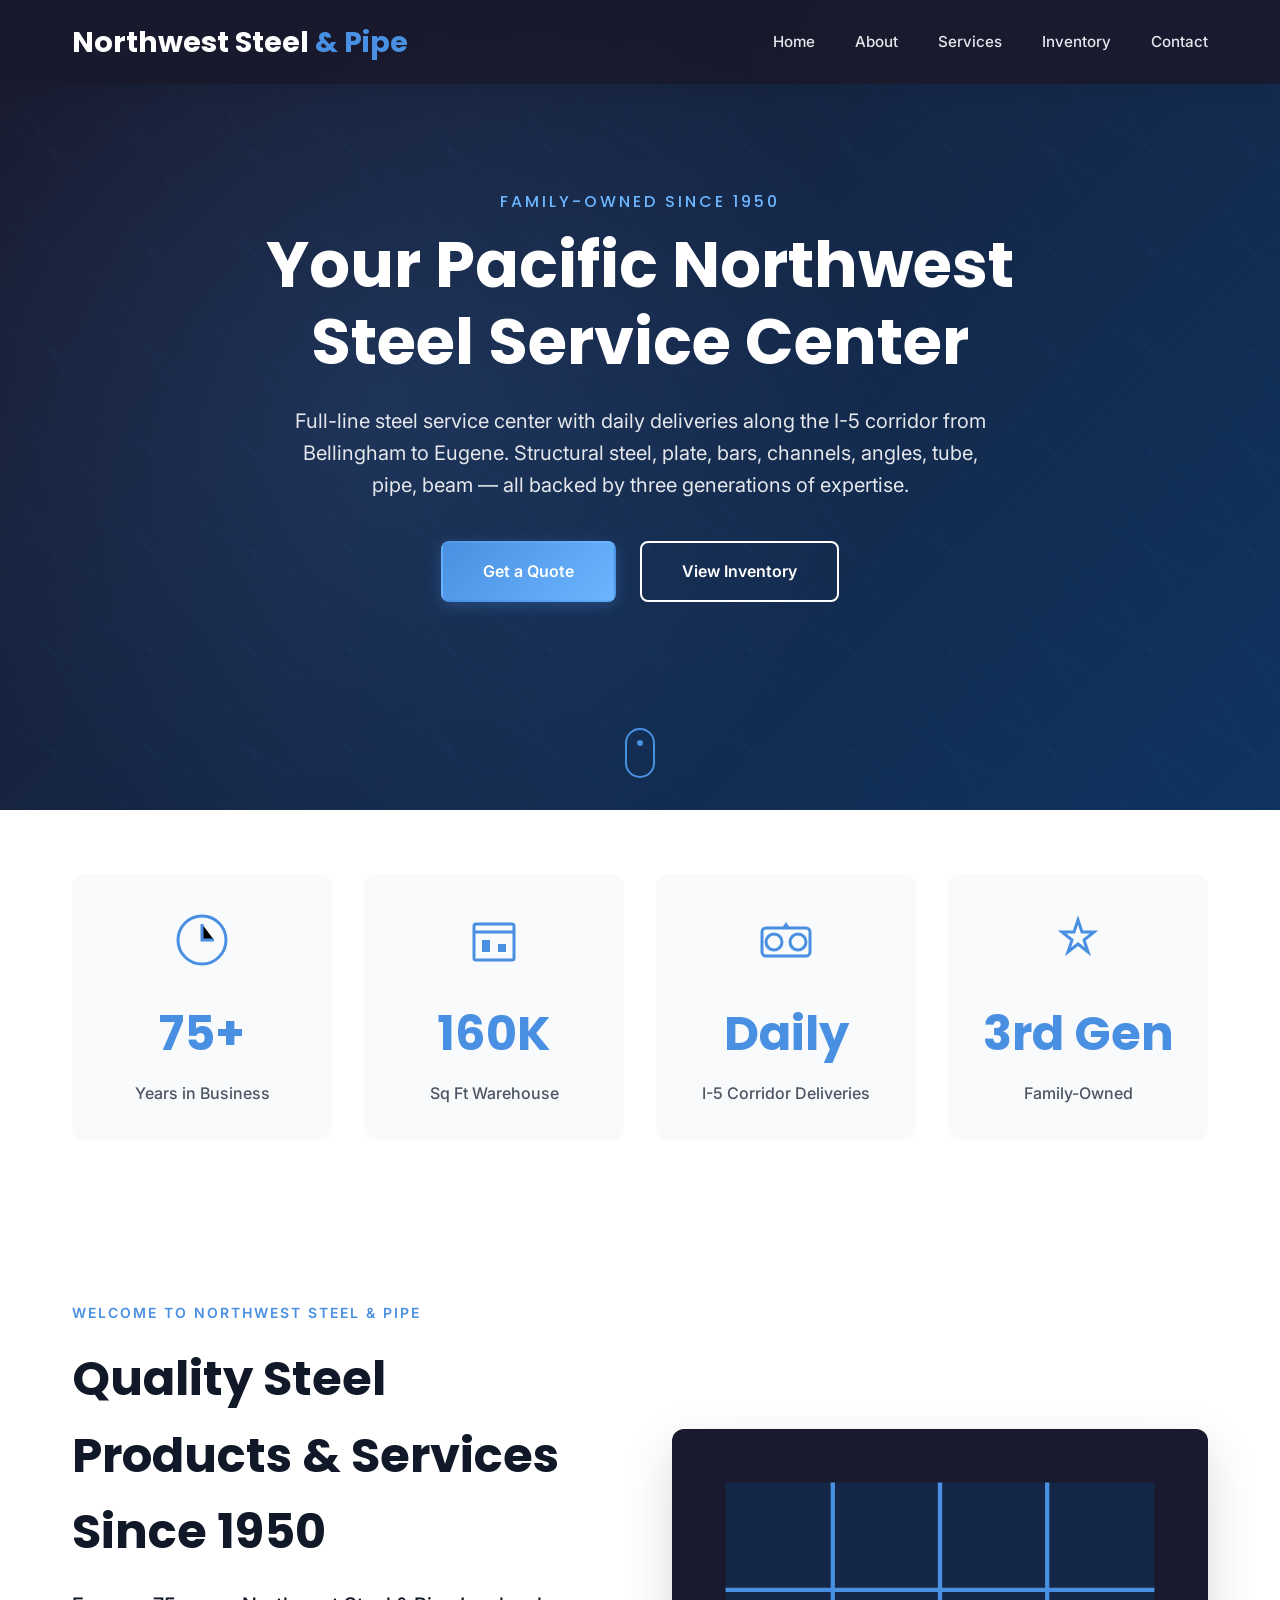
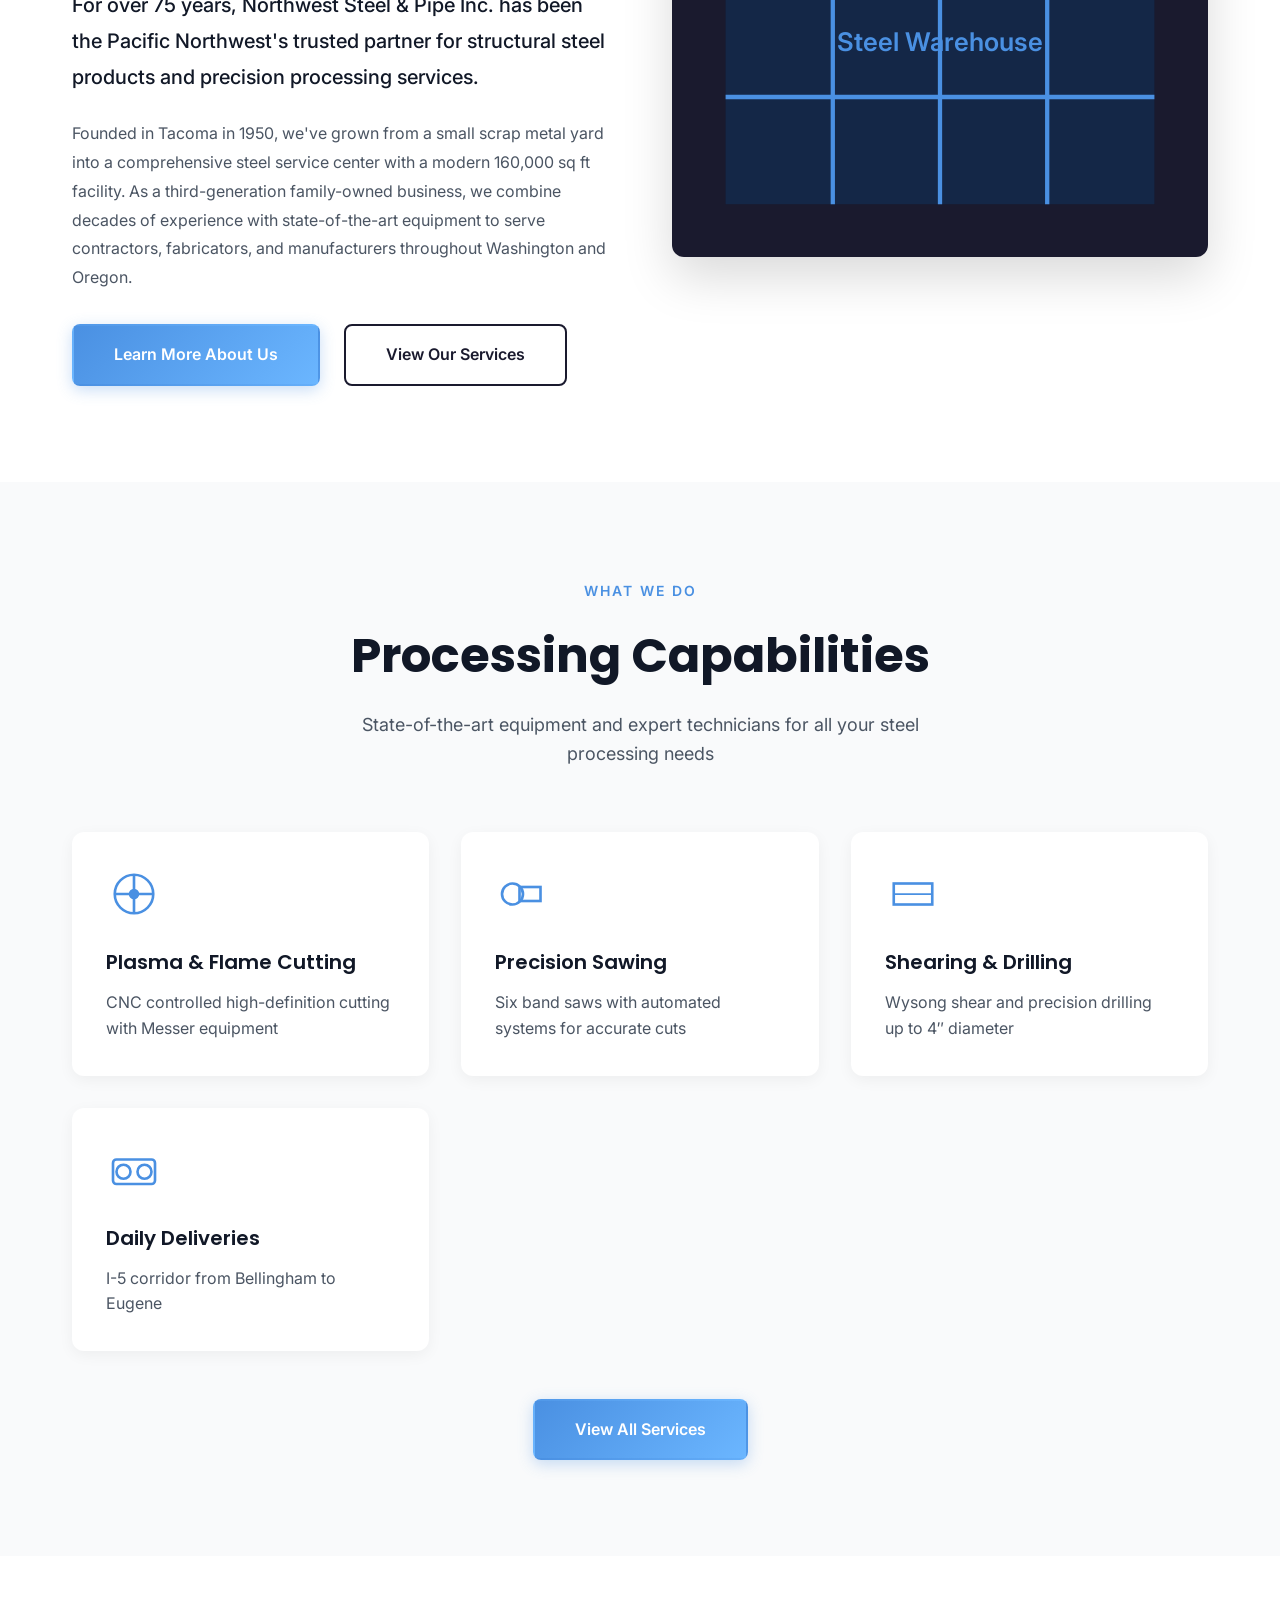
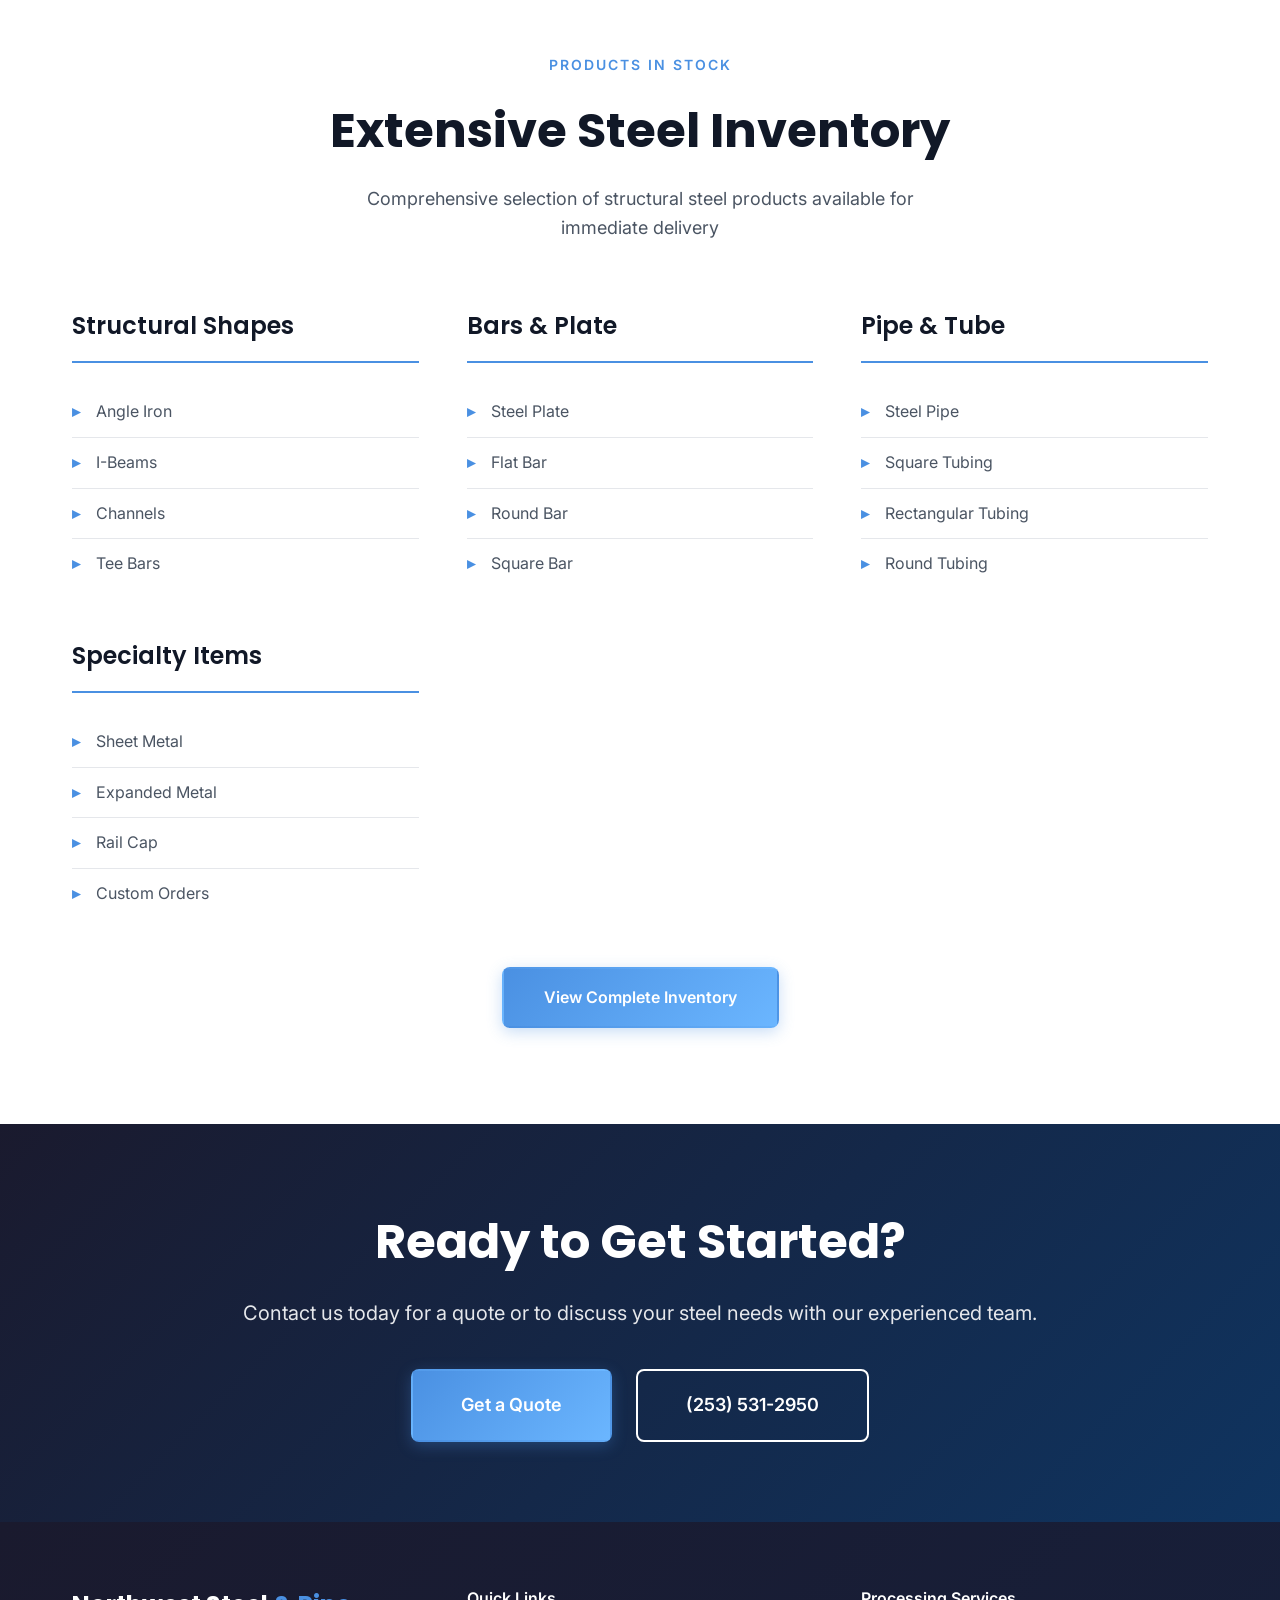
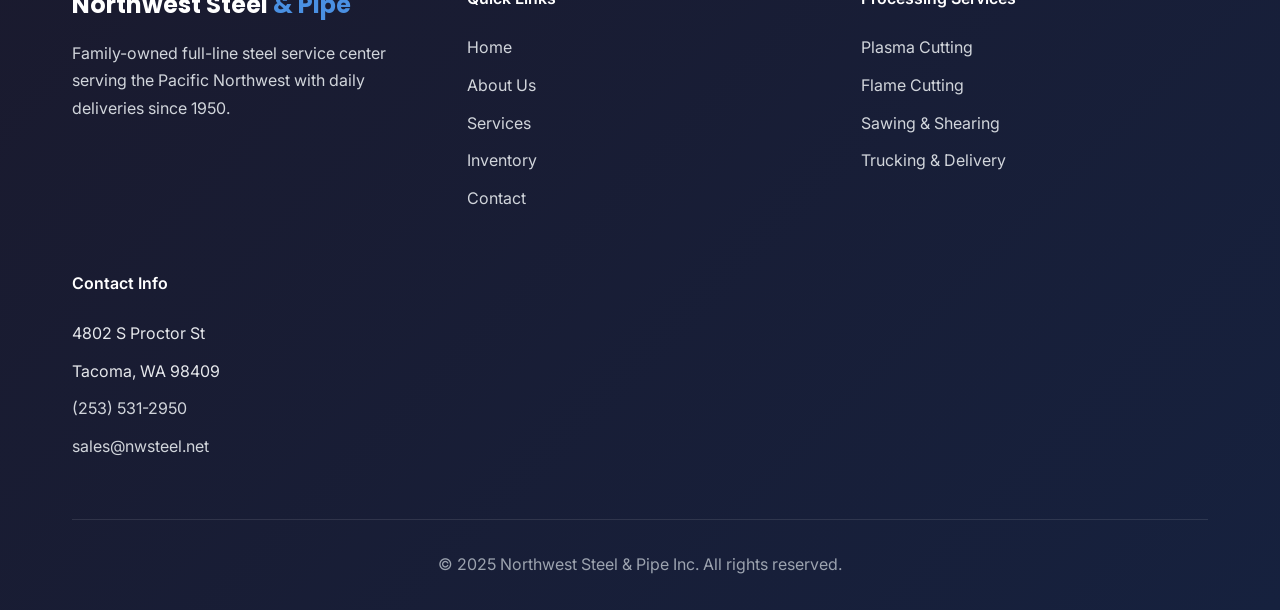
==== index.html @ 26f3247d "Add image structure and integration setup - Created organized image folders (warehouse, equipment, p" ====
<!DOCTYPE html>
<html lang="en">
<head>
    <meta charset="UTF-8">
    <meta name="viewport" content="width=device-width, initial-scale=1.0">
    <meta name="description" content="Northwest Steel & Pipe Inc - Full-line steel service center serving the Pacific Northwest with daily deliveries. Structural steel, plate, bars, channels, angles, tube, pipe, beam since 1950.">
    <title>Northwest Steel & Pipe Inc | Tacoma Steel Service Center Since 1950</title>
    <link rel="stylesheet" href="styles.css">
    <link rel="preconnect" href="https://fonts.googleapis.com">
    <link rel="preconnect" href="https://fonts.gstatic.com" crossorigin>
    <link href="https://fonts.googleapis.com/css2?family=Inter:wght@300;400;500;600;700&family=Poppins:wght@600;700&display=swap" rel="stylesheet">
</head>
<body>
    <!-- Navigation -->
    <nav class="navbar" id="navbar">
        <div class="container">
            <div class="nav-wrapper">
                <div class="logo">
                    <a href="index.html">
                        <span class="logo-text">Northwest Steel</span><span class="logo-accent"> & Pipe</span>
                    </a>
                </div>
                <button class="mobile-menu-toggle" id="mobileMenuToggle" aria-label="Toggle menu">
                    <span></span>
                    <span></span>
                    <span></span>
                </button>
                <ul class="nav-menu" id="navMenu">
                    <li><a href="index.html" class="nav-link active">Home</a></li>
                    <li><a href="about.html" class="nav-link">About</a></li>
                    <li><a href="services.html" class="nav-link">Services</a></li>
                    <li><a href="inventory.html" class="nav-link">Inventory</a></li>
                    <li><a href="contact.html" class="nav-link">Contact</a></li>
                </ul>
            </div>
        </div>
    </nav>

    <!-- Hero Section -->
    <section id="home" class="hero hero-large">
        <div class="hero-overlay"></div>
        <div class="container">
            <div class="hero-content">
                <h1 class="hero-title">
                    <span class="hero-subtitle">Family-Owned Since 1950</span>
                    Your Pacific Northwest Steel Service Center
                </h1>
                <p class="hero-description">
                    Full-line steel service center with daily deliveries along the I-5 corridor from Bellingham to Eugene.
                    Structural steel, plate, bars, channels, angles, tube, pipe, beam — all backed by three generations of expertise.
                </p>
                <div class="hero-cta">
                    <a href="contact.html" class="btn btn-primary">Get a Quote</a>
                    <a href="inventory.html" class="btn btn-secondary">View Inventory</a>
                </div>
            </div>
        </div>
        <div class="scroll-indicator">
            <span></span>
        </div>
    </section>

    <!-- Quick Stats Section -->
    <section class="quick-stats">
        <div class="container">
            <div class="stats-grid">
                <div class="stat-card">
                    <div class="stat-icon">
                        <svg viewBox="0 0 64 64" xmlns="http://www.w3.org/2000/svg">
                            <circle cx="32" cy="32" r="24" stroke="currentColor" stroke-width="3" fill="none"/>
                            <path d="M32 16 L32 32 L44 32" stroke="currentColor" stroke-width="3"/>
                        </svg>
                    </div>
                    <h3 class="stat-number">75+</h3>
                    <p class="stat-label">Years in Business</p>
                </div>
                <div class="stat-card">
                    <div class="stat-icon">
                        <svg viewBox="0 0 64 64" xmlns="http://www.w3.org/2000/svg">
                            <rect x="12" y="16" width="40" height="36" stroke="currentColor" stroke-width="3" fill="none" rx="2"/>
                            <line x1="12" y1="24" x2="52" y2="24" stroke="currentColor" stroke-width="3"/>
                            <rect x="20" y="32" width="8" height="12" fill="currentColor"/>
                            <rect x="36" y="36" width="8" height="8" fill="currentColor"/>
                        </svg>
                    </div>
                    <h3 class="stat-number">160K</h3>
                    <p class="stat-label">Sq Ft Warehouse</p>
                </div>
                <div class="stat-card">
                    <div class="stat-icon">
                        <svg viewBox="0 0 64 64" xmlns="http://www.w3.org/2000/svg">
                            <rect x="8" y="20" width="48" height="28" rx="4" stroke="currentColor" stroke-width="3" fill="none"/>
                            <circle cx="20" cy="34" r="8" stroke="currentColor" stroke-width="3" fill="none"/>
                            <circle cx="44" cy="34" r="8" stroke="currentColor" stroke-width="3" fill="none"/>
                            <path d="M32 14 L36 20 L28 20 Z" fill="currentColor"/>
                        </svg>
                    </div>
                    <h3 class="stat-number">Daily</h3>
                    <p class="stat-label">I-5 Corridor Deliveries</p>
                </div>
                <div class="stat-card">
                    <div class="stat-icon">
                        <svg viewBox="0 0 64 64" xmlns="http://www.w3.org/2000/svg">
                            <path d="M32 12 L36 24 L48 24 L38 32 L42 44 L32 36 L22 44 L26 32 L16 24 L28 24 Z" stroke="currentColor" stroke-width="3" fill="none"/>
                        </svg>
                    </div>
                    <h3 class="stat-number">3rd Gen</h3>
                    <p class="stat-label">Family-Owned</p>
                </div>
            </div>
        </div>
    </section>

    <!-- Welcome Section -->
    <section class="welcome">
        <div class="container">
            <div class="welcome-content">
                <div class="welcome-text">
                    <span class="section-label">Welcome to Northwest Steel & Pipe</span>
                    <h2 class="section-title">Quality Steel Products & Services Since 1950</h2>
                    <p class="lead">
                        For over 75 years, Northwest Steel & Pipe Inc. has been the Pacific Northwest's trusted
                        partner for structural steel products and precision processing services.
                    </p>
                    <p>
                        Founded in Tacoma in 1950, we've grown from a small scrap metal yard into a comprehensive
                        steel service center with a modern 160,000 sq ft facility. As a third-generation family-owned
                        business, we combine decades of experience with state-of-the-art equipment to serve contractors,
                        fabricators, and manufacturers throughout Washington and Oregon.
                    </p>
                    <div class="welcome-actions">
                        <a href="about.html" class="btn btn-primary">Learn More About Us</a>
                        <a href="services.html" class="btn btn-outline">View Our Services</a>
                    </div>
                </div>
                <div class="welcome-image">
                    <img src="images/warehouse/warehouse-interior.jpg"
                         alt="Northwest Steel & Pipe warehouse interior with steel inventory"
                         class="featured-image"
                         onerror="this.style.display='none'; this.nextElementSibling.style.display='block';">
                    <div class="image-placeholder" style="display: none;">
                        <svg viewBox="0 0 500 400" xmlns="http://www.w3.org/2000/svg">
                            <rect width="500" height="400" fill="#1a1a2e"/>
                            <rect x="50" y="50" width="400" height="300" fill="#0f3460" opacity="0.5"/>
                            <line x1="150" y1="50" x2="150" y2="350" stroke="#4a90e2" stroke-width="4"/>
                            <line x1="250" y1="50" x2="250" y2="350" stroke="#4a90e2" stroke-width="4"/>
                            <line x1="350" y1="50" x2="350" y2="350" stroke="#4a90e2" stroke-width="4"/>
                            <line x1="50" y1="150" x2="450" y2="150" stroke="#4a90e2" stroke-width="4"/>
                            <line x1="50" y1="250" x2="450" y2="250" stroke="#4a90e2" stroke-width="4"/>
                            <text x="50%" y="50%" text-anchor="middle" dy=".3em" fill="#4a90e2" font-size="24" font-family="Inter, sans-serif" font-weight="600">Steel Warehouse</text>
                        </svg>
                    </div>
                </div>
            </div>
        </div>
    </section>

    <!-- Services Preview -->
    <section class="services-preview">
        <div class="container">
            <div class="section-header">
                <span class="section-label">What We Do</span>
                <h2 class="section-title">Processing Capabilities</h2>
                <p class="section-description">
                    State-of-the-art equipment and expert technicians for all your steel processing needs
                </p>
            </div>
            <div class="preview-grid">
                <div class="preview-card">
                    <div class="preview-icon">
                        <svg viewBox="0 0 64 64" xmlns="http://www.w3.org/2000/svg">
                            <circle cx="32" cy="32" r="22" stroke="currentColor" stroke-width="3" fill="none"/>
                            <path d="M32 10 L32 54 M10 32 L54 32" stroke="currentColor" stroke-width="3"/>
                            <circle cx="32" cy="32" r="6" fill="currentColor"/>
                        </svg>
                    </div>
                    <h3>Plasma & Flame Cutting</h3>
                    <p>CNC controlled high-definition cutting with Messer equipment</p>
                </div>
                <div class="preview-card">
                    <div class="preview-icon">
                        <svg viewBox="0 0 64 64" xmlns="http://www.w3.org/2000/svg">
                            <circle cx="20" cy="32" r="12" stroke="currentColor" stroke-width="3" fill="none"/>
                            <rect x="28" y="24" width="24" height="16" stroke="currentColor" stroke-width="3" fill="none"/>
                        </svg>
                    </div>
                    <h3>Precision Sawing</h3>
                    <p>Six band saws with automated systems for accurate cuts</p>
                </div>
                <div class="preview-card">
                    <div class="preview-icon">
                        <svg viewBox="0 0 64 64" xmlns="http://www.w3.org/2000/svg">
                            <rect x="10" y="20" width="44" height="24" stroke="currentColor" stroke-width="3" fill="none"/>
                            <line x1="10" y1="32" x2="54" y2="32" stroke="currentColor" stroke-width="2"/>
                        </svg>
                    </div>
                    <h3>Shearing & Drilling</h3>
                    <p>Wysong shear and precision drilling up to 4″ diameter</p>
                </div>
                <div class="preview-card">
                    <div class="preview-icon">
                        <svg viewBox="0 0 64 64" xmlns="http://www.w3.org/2000/svg">
                            <rect x="8" y="20" width="48" height="28" rx="4" stroke="currentColor" stroke-width="3" fill="none"/>
                            <circle cx="20" cy="34" r="8" stroke="currentColor" stroke-width="3" fill="none"/>
                            <circle cx="44" cy="34" r="8" stroke="currentColor" stroke-width="3" fill="none"/>
                        </svg>
                    </div>
                    <h3>Daily Deliveries</h3>
                    <p>I-5 corridor from Bellingham to Eugene</p>
                </div>
            </div>
            <div class="preview-cta">
                <a href="services.html" class="btn btn-primary">View All Services</a>
            </div>
        </div>
    </section>

    <!-- Inventory Preview -->
    <section class="inventory-preview">
        <div class="container">
            <div class="section-header">
                <span class="section-label">Products In Stock</span>
                <h2 class="section-title">Extensive Steel Inventory</h2>
                <p class="section-description">
                    Comprehensive selection of structural steel products available for immediate delivery
                </p>
            </div>
            <div class="inventory-highlights">
                <div class="inventory-column">
                    <h3>Structural Shapes</h3>
                    <ul>
                        <li>Angle Iron</li>
                        <li>I-Beams</li>
                        <li>Channels</li>
                        <li>Tee Bars</li>
                    </ul>
                </div>
                <div class="inventory-column">
                    <h3>Bars & Plate</h3>
                    <ul>
                        <li>Steel Plate</li>
                        <li>Flat Bar</li>
                        <li>Round Bar</li>
                        <li>Square Bar</li>
                    </ul>
                </div>
                <div class="inventory-column">
                    <h3>Pipe & Tube</h3>
                    <ul>
                        <li>Steel Pipe</li>
                        <li>Square Tubing</li>
                        <li>Rectangular Tubing</li>
                        <li>Round Tubing</li>
                    </ul>
                </div>
                <div class="inventory-column">
                    <h3>Specialty Items</h3>
                    <ul>
                        <li>Sheet Metal</li>
                        <li>Expanded Metal</li>
                        <li>Rail Cap</li>
                        <li>Custom Orders</li>
                    </ul>
                </div>
            </div>
            <div class="preview-cta">
                <a href="inventory.html" class="btn btn-primary">View Complete Inventory</a>
            </div>
        </div>
    </section>

    <!-- CTA Section -->
    <section class="cta-section">
        <div class="container">
            <div class="cta-content">
                <h2>Ready to Get Started?</h2>
                <p>Contact us today for a quote or to discuss your steel needs with our experienced team.</p>
                <div class="cta-buttons">
                    <a href="contact.html" class="btn btn-primary btn-large">Get a Quote</a>
                    <a href="tel:+12535312950" class="btn btn-secondary btn-large">(253) 531-2950</a>
                </div>
            </div>
        </div>
    </section>

    <!-- Footer -->
    <footer class="footer">
        <div class="container">
            <div class="footer-content">
                <div class="footer-section">
                    <h3 class="footer-title">Northwest Steel<span> & Pipe</span></h3>
                    <p class="footer-description">
                        Family-owned full-line steel service center serving the Pacific Northwest
                        with daily deliveries since 1950.
                    </p>
                </div>
                <div class="footer-section">
                    <h4>Quick Links</h4>
                    <ul class="footer-links">
                        <li><a href="index.html">Home</a></li>
                        <li><a href="about.html">About Us</a></li>
                        <li><a href="services.html">Services</a></li>
                        <li><a href="inventory.html">Inventory</a></li>
                        <li><a href="contact.html">Contact</a></li>
                    </ul>
                </div>
                <div class="footer-section">
                    <h4>Processing Services</h4>
                    <ul class="footer-links">
                        <li><a href="services.html">Plasma Cutting</a></li>
                        <li><a href="services.html">Flame Cutting</a></li>
                        <li><a href="services.html">Sawing & Shearing</a></li>
                        <li><a href="services.html">Trucking & Delivery</a></li>
                    </ul>
                </div>
                <div class="footer-section">
                    <h4>Contact Info</h4>
                    <ul class="footer-contact">
                        <li>4802 S Proctor St</li>
                        <li>Tacoma, WA 98409</li>
                        <li><a href="tel:+12535312950">(253) 531-2950</a></li>
                        <li><a href="mailto:sales@nwsteel.net">sales@nwsteel.net</a></li>
                    </ul>
                </div>
            </div>
            <div class="footer-bottom">
                <p>&copy; 2025 Northwest Steel & Pipe Inc. All rights reserved.</p>
            </div>
        </div>
    </footer>

    <script src="script.js"></script>
</body>
</html>
---- styles.css ----
/* ===========================
   CSS Reset & Base Styles
   =========================== */

* {
    margin: 0;
    padding: 0;
    box-sizing: border-box;
}

:root {
    /* Primary Colors */
    --primary-dark: #1a1a2e;
    --primary-medium: #16213e;
    --primary-light: #0f3460;

    /* Accent Colors */
    --accent-blue: #4a90e2;
    --accent-light: #6bb6ff;
    --accent-steel: #8b9dc3;

    /* Neutral Colors */
    --white: #ffffff;
    --gray-50: #f9fafb;
    --gray-100: #f3f4f6;
    --gray-200: #e5e7eb;
    --gray-300: #d1d5db;
    --gray-400: #9ca3af;
    --gray-600: #4b5563;
    --gray-800: #1f2937;
    --gray-900: #111827;

    /* Typography */
    --font-primary: 'Inter', -apple-system, BlinkMacSystemFont, 'Segoe UI', sans-serif;
    --font-heading: 'Poppins', var(--font-primary);

    /* Spacing */
    --container-max: 1200px;
    --container-padding: 2rem;

    /* Transitions */
    --transition-fast: 0.2s ease;
    --transition-normal: 0.3s ease;
    --transition-slow: 0.5s ease;
}

html {
    scroll-behavior: smooth;
}

body {
    font-family: var(--font-primary);
    font-size: 16px;
    line-height: 1.6;
    color: var(--gray-800);
    background-color: var(--white);
    overflow-x: hidden;
}

.container {
    max-width: var(--container-max);
    margin: 0 auto;
    padding: 0 var(--container-padding);
}

/* ===========================
   Navigation
   =========================== */

.navbar {
    position: fixed;
    top: 0;
    left: 0;
    right: 0;
    z-index: 1000;
    background-color: rgba(26, 26, 46, 0.95);
    backdrop-filter: blur(10px);
    box-shadow: 0 2px 20px rgba(0, 0, 0, 0.1);
    transition: all var(--transition-normal);
}

.navbar.scrolled {
    background-color: rgba(26, 26, 46, 0.98);
    box-shadow: 0 4px 30px rgba(0, 0, 0, 0.2);
}

.nav-wrapper {
    display: flex;
    justify-content: space-between;
    align-items: center;
    padding: 1.2rem 0;
}

.logo a {
    font-family: var(--font-heading);
    font-size: 1.8rem;
    font-weight: 700;
    text-decoration: none;
    color: var(--white);
    transition: color var(--transition-fast);
}

.logo-text {
    color: var(--white);
}

.logo-accent {
    color: var(--accent-blue);
}

.logo a:hover .logo-accent {
    color: var(--accent-light);
}

.nav-menu {
    display: flex;
    list-style: none;
    gap: 2.5rem;
    align-items: center;
}

.nav-link {
    color: var(--gray-200);
    text-decoration: none;
    font-weight: 500;
    font-size: 0.95rem;
    position: relative;
    padding: 0.5rem 0;
    transition: color var(--transition-fast);
}

.nav-link::after {
    content: '';
    position: absolute;
    bottom: 0;
    left: 0;
    width: 0;
    height: 2px;
    background: linear-gradient(90deg, var(--accent-blue), var(--accent-light));
    transition: width var(--transition-normal);
}

.nav-link:hover,
.nav-link.active {
    color: var(--white);
}

.nav-link:hover::after,
.nav-link.active::after {
    width: 100%;
}

.mobile-menu-toggle {
    display: none;
    flex-direction: column;
    gap: 5px;
    background: none;
    border: none;
    cursor: pointer;
    padding: 0.5rem;
}

.mobile-menu-toggle span {
    display: block;
    width: 25px;
    height: 3px;
    background-color: var(--white);
    transition: all var(--transition-fast);
    border-radius: 2px;
}

/* ===========================
   Hero Section
   =========================== */

.hero {
    position: relative;
    min-height: 100vh;
    display: flex;
    align-items: center;
    justify-content: center;
    background: linear-gradient(135deg, var(--primary-dark) 0%, var(--primary-light) 100%);
    overflow: hidden;
    padding-top: 80px;
}

.hero::before {
    content: '';
    position: absolute;
    top: 0;
    left: 0;
    right: 0;
    bottom: 0;
    background-image:
        linear-gradient(30deg, transparent 48%, rgba(74, 144, 226, 0.05) 50%, transparent 52%),
        linear-gradient(60deg, transparent 48%, rgba(74, 144, 226, 0.05) 50%, transparent 52%);
    background-size: 100px 100px;
    opacity: 0.5;
}

.hero-overlay {
    position: absolute;
    top: 0;
    left: 0;
    right: 0;
    bottom: 0;
    background: radial-gradient(circle at 30% 50%, rgba(74, 144, 226, 0.15) 0%, transparent 50%);
}

.hero-content {
    position: relative;
    z-index: 1;
    text-align: center;
    max-width: 900px;
    padding: 2rem;
    animation: fadeInUp 1s ease-out;
}

.hero-subtitle {
    display: block;
    font-size: 1rem;
    font-weight: 500;
    color: var(--accent-light);
    text-transform: uppercase;
    letter-spacing: 3px;
    margin-bottom: 1rem;
}

.hero-title {
    font-family: var(--font-heading);
    font-size: clamp(2.5rem, 5vw, 4rem);
    font-weight: 700;
    color: var(--white);
    line-height: 1.2;
    margin-bottom: 1.5rem;
}

.hero-description {
    font-size: 1.25rem;
    color: var(--gray-200);
    margin-bottom: 2.5rem;
    max-width: 700px;
    margin-left: auto;
    margin-right: auto;
}

.hero-cta {
    display: flex;
    gap: 1.5rem;
    justify-content: center;
    flex-wrap: wrap;
}

.scroll-indicator {
    position: absolute;
    bottom: 2rem;
    left: 50%;
    transform: translateX(-50%);
    z-index: 1;
}

.scroll-indicator span {
    display: block;
    width: 30px;
    height: 50px;
    border: 2px solid var(--accent-blue);
    border-radius: 25px;
    position: relative;
}

.scroll-indicator span::before {
    content: '';
    position: absolute;
    top: 10px;
    left: 50%;
    width: 6px;
    height: 6px;
    margin-left: -3px;
    background-color: var(--accent-blue);
    border-radius: 50%;
    animation: scroll 2s infinite;
}

/* ===========================
   Buttons
   =========================== */

.btn {
    display: inline-block;
    padding: 1rem 2.5rem;
    font-size: 1rem;
    font-weight: 600;
    text-decoration: none;
    border-radius: 8px;
    transition: all var(--transition-normal);
    cursor: pointer;
    border: 2px solid transparent;
}

.btn-primary {
    background: linear-gradient(135deg, var(--accent-blue), var(--accent-light));
    color: var(--white);
    box-shadow: 0 4px 15px rgba(74, 144, 226, 0.3);
}

.btn-primary:hover {
    transform: translateY(-2px);
    box-shadow: 0 6px 25px rgba(74, 144, 226, 0.4);
}

.btn-secondary {
    background: transparent;
    color: var(--white);
    border-color: var(--white);
}

.btn-secondary:hover {
    background-color: var(--white);
    color: var(--primary-dark);
    transform: translateY(-2px);
}

/* ===========================
   Section Styles
   =========================== */

section {
    padding: 6rem 0;
}

.section-header {
    text-align: center;
    margin-bottom: 4rem;
}

.section-label {
    display: inline-block;
    font-size: 0.875rem;
    font-weight: 600;
    color: var(--accent-blue);
    text-transform: uppercase;
    letter-spacing: 2px;
    margin-bottom: 1rem;
}

.section-title {
    font-family: var(--font-heading);
    font-size: clamp(2rem, 4vw, 3rem);
    font-weight: 700;
    color: var(--gray-900);
    margin-bottom: 1rem;
}

.section-description {
    font-size: 1.125rem;
    color: var(--gray-600);
    max-width: 600px;
    margin: 0 auto;
}

/* ===========================
   About Section
   =========================== */

.about {
    background-color: var(--gray-50);
}

.about-content {
    display: grid;
    grid-template-columns: 1fr 1fr;
    gap: 4rem;
    align-items: center;
}

.about-text .lead {
    font-size: 1.25rem;
    font-weight: 500;
    color: var(--gray-900);
    margin-bottom: 1.5rem;
}

.about-text p {
    color: var(--gray-600);
    margin-bottom: 1.5rem;
    line-height: 1.8;
}

.about-stats {
    display: grid;
    grid-template-columns: repeat(3, 1fr);
    gap: 2rem;
    margin-top: 3rem;
}

.stat {
    text-align: center;
    padding: 1.5rem;
    background: white;
    border-radius: 12px;
    box-shadow: 0 4px 15px rgba(0, 0, 0, 0.05);
}

.stat-number {
    display: block;
    font-family: var(--font-heading);
    font-size: 2.5rem;
    font-weight: 700;
    color: var(--accent-blue);
    margin-bottom: 0.5rem;
}

.stat-label {
    display: block;
    font-size: 0.875rem;
    color: var(--gray-600);
    font-weight: 500;
}

.about-image {
    position: relative;
}

.image-placeholder {
    width: 100%;
    border-radius: 12px;
    overflow: hidden;
    box-shadow: 0 20px 50px rgba(0, 0, 0, 0.15);
}

.image-placeholder svg {
    width: 100%;
    height: auto;
    display: block;
}

/* ===========================
   Services Section
   =========================== */

.services-grid {
    display: grid;
    grid-template-columns: repeat(auto-fit, minmax(320px, 1fr));
    gap: 2rem;
}

.service-card {
    background: white;
    padding: 2.5rem;
    border-radius: 12px;
    box-shadow: 0 4px 20px rgba(0, 0, 0, 0.08);
    transition: all var(--transition-normal);
    border: 1px solid var(--gray-200);
}

.service-card:hover {
    transform: translateY(-5px);
    box-shadow: 0 8px 30px rgba(74, 144, 226, 0.15);
    border-color: var(--accent-blue);
}

.service-icon {
    width: 64px;
    height: 64px;
    margin-bottom: 1.5rem;
    color: var(--accent-blue);
    transition: transform var(--transition-normal);
}

.service-card:hover .service-icon {
    transform: scale(1.1);
}

.service-icon svg {
    width: 100%;
    height: 100%;
}

.service-title {
    font-family: var(--font-heading);
    font-size: 1.5rem;
    font-weight: 600;
    color: var(--gray-900);
    margin-bottom: 1rem;
}

.service-description {
    color: var(--gray-600);
    line-height: 1.7;
}

/* ===========================
   Inventory Section
   =========================== */

.inventory {
    background-color: var(--gray-50);
}

.inventory-grid {
    display: grid;
    grid-template-columns: repeat(auto-fit, minmax(280px, 1fr));
    gap: 2rem;
    margin-bottom: 3rem;
}

.inventory-category {
    background: white;
    padding: 2rem;
    border-radius: 12px;
    box-shadow: 0 4px 20px rgba(0, 0, 0, 0.08);
    transition: all var(--transition-normal);
    border: 2px solid transparent;
}

.inventory-category:hover {
    transform: translateY(-5px);
    border-color: var(--accent-blue);
    box-shadow: 0 8px 30px rgba(74, 144, 226, 0.15);
}

.inventory-category h3 {
    font-family: var(--font-heading);
    font-size: 1.5rem;
    font-weight: 600;
    color: var(--gray-900);
    margin-bottom: 1.5rem;
    padding-bottom: 1rem;
    border-bottom: 2px solid var(--accent-blue);
}

.inventory-list {
    list-style: none;
}

.inventory-list li {
    padding: 0.75rem 0;
    color: var(--gray-600);
    border-bottom: 1px solid var(--gray-200);
    position: relative;
    padding-left: 1.5rem;
}

.inventory-list li:last-child {
    border-bottom: none;
}

.inventory-list li::before {
    content: '▸';
    position: absolute;
    left: 0;
    color: var(--accent-blue);
    font-weight: bold;
}

.inventory-cta {
    text-align: center;
    padding: 3rem 2rem;
    background: white;
    border-radius: 12px;
    box-shadow: 0 4px 20px rgba(0, 0, 0, 0.08);
}

.inventory-note {
    font-size: 1.125rem;
    color: var(--gray-600);
    margin-bottom: 2rem;
    max-width: 700px;
    margin-left: auto;
    margin-right: auto;
}

/* ===========================
   Contact Section
   =========================== */

.contact-content {
    display: grid;
    grid-template-columns: 1fr 1fr;
    gap: 4rem;
    max-width: 1100px;
    margin: 0 auto;
}

.contact-info {
    display: flex;
    flex-direction: column;
    gap: 1.5rem;
}

.contact-card {
    display: flex;
    gap: 1.5rem;
    padding: 1.5rem;
    background: white;
    border-radius: 12px;
    box-shadow: 0 4px 15px rgba(0, 0, 0, 0.05);
    border: 1px solid var(--gray-200);
    transition: all var(--transition-normal);
}

.contact-card:hover {
    border-color: var(--accent-blue);
    box-shadow: 0 6px 20px rgba(74, 144, 226, 0.1);
}

.contact-icon {
    width: 48px;
    height: 48px;
    min-width: 48px;
    color: var(--accent-blue);
}

.contact-icon svg {
    width: 100%;
    height: 100%;
}

.contact-details h3 {
    font-weight: 600;
    color: var(--gray-900);
    margin-bottom: 0.5rem;
}

.contact-details p,
.contact-details a {
    color: var(--gray-600);
    text-decoration: none;
    line-height: 1.6;
}

.contact-details a:hover {
    color: var(--accent-blue);
}

.contact-form {
    background: white;
    padding: 2.5rem;
    border-radius: 12px;
    box-shadow: 0 4px 20px rgba(0, 0, 0, 0.08);
}

.form-group {
    margin-bottom: 1.5rem;
}

.form-group label {
    display: block;
    font-weight: 500;
    color: var(--gray-900);
    margin-bottom: 0.5rem;
}

.form-group input,
.form-group textarea {
    width: 100%;
    padding: 0.875rem 1rem;
    border: 2px solid var(--gray-200);
    border-radius: 8px;
    font-family: var(--font-primary);
    font-size: 1rem;
    transition: all var(--transition-fast);
    background-color: var(--gray-50);
}

.form-group input:focus,
.form-group textarea:focus {
    outline: none;
    border-color: var(--accent-blue);
    background-color: var(--white);
    box-shadow: 0 0 0 3px rgba(74, 144, 226, 0.1);
}

.form-group textarea {
    resize: vertical;
    min-height: 120px;
}

.contact-form .btn {
    width: 100%;
    margin-top: 1rem;
}

/* ===========================
   Footer
   =========================== */

.footer {
    background: linear-gradient(135deg, var(--primary-dark) 0%, var(--primary-medium) 100%);
    color: var(--gray-200);
    padding: 4rem 0 2rem;
}

.footer-content {
    display: grid;
    grid-template-columns: repeat(auto-fit, minmax(250px, 1fr));
    gap: 3rem;
    margin-bottom: 3rem;
}

.footer-title {
    font-family: var(--font-heading);
    font-size: 1.5rem;
    font-weight: 700;
    color: var(--white);
    margin-bottom: 1rem;
}

.footer-title span {
    color: var(--accent-blue);
}

.footer-description {
    color: var(--gray-300);
    line-height: 1.7;
}

.footer-section h4 {
    color: var(--white);
    font-weight: 600;
    margin-bottom: 1.5rem;
}

.footer-links,
.footer-contact {
    list-style: none;
}

.footer-links li,
.footer-contact li {
    margin-bottom: 0.75rem;
}

.footer-links a,
.footer-contact a {
    color: var(--gray-300);
    text-decoration: none;
    transition: color var(--transition-fast);
}

.footer-links a:hover,
.footer-contact a:hover {
    color: var(--accent-light);
}

.footer-bottom {
    padding-top: 2rem;
    border-top: 1px solid rgba(255, 255, 255, 0.1);
    text-align: center;
}

.footer-bottom p {
    color: var(--gray-400);
}

/* ===========================
   Animations
   =========================== */

@keyframes fadeInUp {
    from {
        opacity: 0;
        transform: translateY(30px);
    }
    to {
        opacity: 1;
        transform: translateY(0);
    }
}

@keyframes scroll {
    0% {
        opacity: 0;
        transform: translateY(0);
    }
    50% {
        opacity: 1;
    }
    100% {
        opacity: 0;
        transform: translateY(20px);
    }
}

/* ===========================
   Responsive Design
   =========================== */

@media (max-width: 968px) {
    .about-content,
    .contact-content {
        grid-template-columns: 1fr;
        gap: 3rem;
    }

    .about-stats {
        grid-template-columns: repeat(3, 1fr);
    }

    .inventory-grid {
        grid-template-columns: repeat(auto-fit, minmax(280px, 1fr));
    }
}

@media (max-width: 768px) {
    :root {
        --container-padding: 1.5rem;
    }

    section {
        padding: 4rem 0;
    }

    .mobile-menu-toggle {
        display: flex;
    }

    .nav-menu {
        position: fixed;
        left: -100%;
        top: 72px;
        flex-direction: column;
        background-color: rgba(26, 26, 46, 0.98);
        width: 100%;
        text-align: center;
        transition: left var(--transition-normal);
        padding: 2rem 0;
        gap: 0;
        box-shadow: 0 4px 30px rgba(0, 0, 0, 0.3);
    }

    .nav-menu.active {
        left: 0;
    }

    .nav-menu li {
        width: 100%;
        padding: 1rem 0;
    }

    .nav-link::after {
        display: none;
    }

    .hero-cta {
        flex-direction: column;
        align-items: center;
    }

    .btn {
        width: 100%;
        max-width: 300px;
    }

    .services-grid {
        grid-template-columns: 1fr;
    }

    .about-stats {
        grid-template-columns: 1fr;
    }

    .footer-content {
        grid-template-columns: 1fr;
        gap: 2rem;
    }
}

@media (max-width: 480px) {
    .hero-title {
        font-size: 2rem;
    }

    .hero-description {
        font-size: 1rem;
    }

    .section-title {
        font-size: 1.75rem;
    }

    .contact-form {
        padding: 1.5rem;
    }

    .service-card,
    .project-info {
        padding: 1.5rem;
    }
}

/* ===========================
   Utility Classes
   =========================== */

.text-center {
    text-align: center;
}

.mt-1 { margin-top: 0.5rem; }
.mt-2 { margin-top: 1rem; }
.mt-3 { margin-top: 1.5rem; }
.mt-4 { margin-top: 2rem; }

.mb-1 { margin-bottom: 0.5rem; }
.mb-2 { margin-bottom: 1rem; }
.mb-3 { margin-bottom: 1.5rem; }
.mb-4 { margin-bottom: 2rem; }

/* ===========================
   Multi-Page Specific Styles
   =========================== */

/* Page Header */
.page-header {
    background: linear-gradient(135deg, var(--primary-dark) 0%, var(--primary-medium) 100%);
    padding: 8rem 0 4rem;
    margin-top: 72px;
    text-align: center;
}

.page-header h1 {
    font-family: var(--font-heading);
    font-size: clamp(2.5rem, 5vw, 3.5rem);
    font-weight: 700;
    color: var(--white);
    margin-bottom: 1rem;
}

.page-header p {
    font-size: 1.25rem;
    color: var(--gray-200);
    max-width: 700px;
    margin: 0 auto;
}

/* Hero Large (Home Page) */
.hero-large {
    min-height: 90vh;
}

/* Quick Stats Section (Home) */
.quick-stats {
    padding: 4rem 0;
    background-color: var(--white);
}

.stats-grid {
    display: grid;
    grid-template-columns: repeat(auto-fit, minmax(250px, 1fr));
    gap: 2rem;
}

.stat-card {
    text-align: center;
    padding: 2rem;
    background: var(--gray-50);
    border-radius: 12px;
    transition: all var(--transition-normal);
    border: 2px solid transparent;
}

.stat-card:hover {
    background: white;
    border-color: var(--accent-blue);
    box-shadow: 0 8px 30px rgba(74, 144, 226, 0.15);
    transform: translateY(-5px);
}

.stat-icon {
    width: 64px;
    height: 64px;
    margin: 0 auto 1.5rem;
    color: var(--accent-blue);
}

.stat-icon svg {
    width: 100%;
    height: 100%;
}

.stat-card .stat-number {
    font-family: var(--font-heading);
    font-size: 3rem;
    font-weight: 700;
    color: var(--accent-blue);
    display: block;
    margin-bottom: 0.5rem;
}

.stat-card .stat-label {
    font-size: 1rem;
    color: var(--gray-600);
    font-weight: 500;
}

/* Welcome Section (Home) */
.welcome {
    padding: 6rem 0;
    background-color: var(--white);
}

.welcome-content {
    display: grid;
    grid-template-columns: 1fr 1fr;
    gap: 4rem;
    align-items: center;
}

.welcome-text .lead {
    font-size: 1.25rem;
    font-weight: 500;
    color: var(--gray-900);
    margin-bottom: 1.5rem;
}

.welcome-text p {
    color: var(--gray-600);
    margin-bottom: 1.5rem;
    line-height: 1.8;
}

.welcome-actions {
    display: flex;
    gap: 1.5rem;
    margin-top: 2rem;
    flex-wrap: wrap;
}

.welcome-image {
    position: relative;
}

.featured-image {
    width: 100%;
    height: auto;
    border-radius: 12px;
    box-shadow: 0 20px 50px rgba(0, 0, 0, 0.15);
    transition: transform var(--transition-normal);
}

.featured-image:hover {
    transform: scale(1.02);
}

/* Services Preview (Home) */
.services-preview {
    padding: 6rem 0;
    background-color: var(--gray-50);
}

.preview-grid {
    display: grid;
    grid-template-columns: repeat(auto-fit, minmax(280px, 1fr));
    gap: 2rem;
    margin-bottom: 3rem;
}

.preview-card {
    background: white;
    padding: 2rem;
    border-radius: 12px;
    box-shadow: 0 4px 15px rgba(0, 0, 0, 0.05);
    transition: all var(--transition-normal);
    border: 2px solid transparent;
}

.preview-card:hover {
    border-color: var(--accent-blue);
    transform: translateY(-5px);
    box-shadow: 0 8px 25px rgba(74, 144, 226, 0.15);
}

.preview-icon {
    width: 56px;
    height: 56px;
    margin-bottom: 1.5rem;
    color: var(--accent-blue);
}

.preview-icon svg {
    width: 100%;
    height: 100%;
}

.preview-card h3 {
    font-family: var(--font-heading);
    font-size: 1.25rem;
    font-weight: 600;
    color: var(--gray-900);
    margin-bottom: 0.75rem;
}

.preview-card p {
    color: var(--gray-600);
    line-height: 1.6;
}

.preview-cta {
    text-align: center;
}

/* Inventory Preview (Home) */
.inventory-preview {
    padding: 6rem 0;
    background-color: var(--white);
}

.inventory-highlights {
    display: grid;
    grid-template-columns: repeat(auto-fit, minmax(250px, 1fr));
    gap: 3rem;
    margin-bottom: 3rem;
}

.inventory-column h3 {
    font-family: var(--font-heading);
    font-size: 1.5rem;
    font-weight: 600;
    color: var(--gray-900);
    margin-bottom: 1.5rem;
    padding-bottom: 1rem;
    border-bottom: 2px solid var(--accent-blue);
}

.inventory-column ul {
    list-style: none;
}

.inventory-column li {
    padding: 0.75rem 0;
    color: var(--gray-600);
    border-bottom: 1px solid var(--gray-200);
    position: relative;
    padding-left: 1.5rem;
}

.inventory-column li:last-child {
    border-bottom: none;
}

.inventory-column li::before {
    content: '▸';
    position: absolute;
    left: 0;
    color: var(--accent-blue);
    font-weight: bold;
}

/* CTA Section */
.cta-section {
    padding: 5rem 0;
    background: linear-gradient(135deg, var(--primary-dark) 0%, var(--primary-light) 100%);
    text-align: center;
}

.cta-content h2 {
    font-family: var(--font-heading);
    font-size: clamp(2rem, 4vw, 3rem);
    font-weight: 700;
    color: var(--white);
    margin-bottom: 1rem;
}

.cta-content p {
    font-size: 1.25rem;
    color: var(--gray-200);
    margin-bottom: 2.5rem;
}

.cta-buttons {
    display: flex;
    gap: 1.5rem;
    justify-content: center;
    flex-wrap: wrap;
}

.btn-large {
    padding: 1.25rem 3rem;
    font-size: 1.125rem;
}

.btn-outline {
    background: transparent;
    color: var(--primary-dark);
    border: 2px solid var(--primary-dark);
}

.btn-outline:hover {
    background: var(--primary-dark);
    color: var(--white);
}

/* Timeline Section (About Page) */
.timeline-section {
    padding: 6rem 0;
    background-color: var(--white);
}

.timeline {
    max-width: 800px;
    margin: 0 auto;
    position: relative;
    padding-left: 3rem;
}

.timeline::before {
    content: '';
    position: absolute;
    left: 0;
    top: 0;
    bottom: 0;
    width: 3px;
    background: linear-gradient(180deg, var(--accent-blue) 0%, var(--accent-light) 100%);
}

.timeline-item {
    position: relative;
    margin-bottom: 3rem;
    padding-left: 2rem;
}

.timeline-item::before {
    content: '';
    position: absolute;
    left: -3.5rem;
    top: 0;
    width: 16px;
    height: 16px;
    background: var(--accent-blue);
    border: 3px solid white;
    border-radius: 50%;
    box-shadow: 0 0 0 4px var(--gray-50);
}

.timeline-year {
    display: inline-block;
    background: var(--accent-blue);
    color: white;
    padding: 0.5rem 1rem;
    border-radius: 20px;
    font-weight: 600;
    font-size: 0.875rem;
    margin-bottom: 1rem;
}

.timeline-content h3 {
    font-family: var(--font-heading);
    font-size: 1.5rem;
    font-weight: 600;
    color: var(--gray-900);
    margin-bottom: 0.75rem;
}

.timeline-content p {
    color: var(--gray-600);
    line-height: 1.7;
}

/* Values Section (About Page) */
.values-section {
    padding: 6rem 0;
    background-color: var(--gray-50);
}

.values-grid {
    display: grid;
    grid-template-columns: repeat(auto-fit, minmax(280px, 1fr));
    gap: 2rem;
}

.value-card {
    background: white;
    padding: 2.5rem;
    border-radius: 12px;
    box-shadow: 0 4px 15px rgba(0, 0, 0, 0.05);
    text-align: center;
    transition: all var(--transition-normal);
    border: 2px solid transparent;
}

.value-card:hover {
    border-color: var(--accent-blue);
    transform: translateY(-5px);
    box-shadow: 0 8px 25px rgba(74, 144, 226, 0.15);
}

.value-icon {
    width: 64px;
    height: 64px;
    margin: 0 auto 1.5rem;
    color: var(--accent-blue);
}

.value-icon svg {
    width: 100%;
    height: 100%;
}

.value-card h3 {
    font-family: var(--font-heading);
    font-size: 1.5rem;
    font-weight: 600;
    color: var(--gray-900);
    margin-bottom: 1rem;
}

.value-card p {
    color: var(--gray-600);
    line-height: 1.7;
}

/* Process Section (Services Page) */
.process-section {
    padding: 6rem 0;
    background-color: var(--gray-50);
}

.process-grid {
    display: grid;
    grid-template-columns: repeat(auto-fit, minmax(250px, 1fr));
    gap: 2rem;
}

.process-step {
    background: white;
    padding: 2rem;
    border-radius: 12px;
    box-shadow: 0 4px 15px rgba(0, 0, 0, 0.05);
    text-align: center;
    position: relative;
    transition: all var(--transition-normal);
}

.process-step:hover {
    transform: translateY(-5px);
    box-shadow: 0 8px 25px rgba(74, 144, 226, 0.15);
}

.step-number {
    width: 56px;
    height: 56px;
    background: linear-gradient(135deg, var(--accent-blue), var(--accent-light));
    color: white;
    border-radius: 50%;
    display: flex;
    align-items: center;
    justify-content: center;
    font-size: 1.5rem;
    font-weight: 700;
    margin: 0 auto 1.5rem;
}

.process-step h3 {
    font-family: var(--font-heading);
    font-size: 1.25rem;
    font-weight: 600;
    color: var(--gray-900);
    margin-bottom: 0.75rem;
}

.process-step p {
    color: var(--gray-600);
    line-height: 1.6;
}

/* Service Features List */
.service-features {
    list-style: none;
    margin-top: 1.5rem;
    padding-top: 1.5rem;
    border-top: 1px solid var(--gray-200);
}

.service-features li {
    padding: 0.5rem 0;
    color: var(--gray-600);
    position: relative;
    padding-left: 1.5rem;
}

.service-features li::before {
    content: '✓';
    position: absolute;
    left: 0;
    color: var(--accent-blue);
    font-weight: bold;
}

/* Inventory Details Section */
.inventory-details {
    margin: 4rem 0;
    padding: 3rem;
    background: white;
    border-radius: 12px;
    box-shadow: 0 4px 20px rgba(0, 0, 0, 0.08);
}

.detail-section h3 {
    font-family: var(--font-heading);
    font-size: 1.75rem;
    font-weight: 600;
    color: var(--gray-900);
    margin-bottom: 1.5rem;
}

.detail-section p {
    color: var(--gray-600);
    margin-bottom: 1.5rem;
    line-height: 1.7;
}

.grade-list {
    list-style: none;
    display: grid;
    grid-template-columns: repeat(auto-fit, minmax(280px, 1fr));
    gap: 1rem;
}

.grade-list li {
    padding: 1rem;
    background: var(--gray-50);
    border-radius: 8px;
    color: var(--gray-600);
}

.grade-list strong {
    color: var(--accent-blue);
    font-weight: 600;
}

/* Features Section (Inventory Page) */
.features-section {
    padding: 6rem 0;
    background-color: var(--gray-50);
}

.features-grid {
    display: grid;
    grid-template-columns: repeat(auto-fit, minmax(280px, 1fr));
    gap: 2rem;
}

.feature-card {
    background: white;
    padding: 2.5rem;
    border-radius: 12px;
    box-shadow: 0 4px 15px rgba(0, 0, 0, 0.05);
    text-align: center;
    transition: all var(--transition-normal);
}

.feature-card:hover {
    transform: translateY(-5px);
    box-shadow: 0 8px 25px rgba(74, 144, 226, 0.15);
}

.feature-icon {
    width: 64px;
    height: 64px;
    margin: 0 auto 1.5rem;
    color: var(--accent-blue);
}

.feature-icon svg {
    width: 100%;
    height: 100%;
}

.feature-card h3 {
    font-family: var(--font-heading);
    font-size: 1.5rem;
    font-weight: 600;
    color: var(--gray-900);
    margin-bottom: 1rem;
}

.feature-card p {
    color: var(--gray-600);
    line-height: 1.7;
}

/* Service Area Section (Contact Page) */
.service-area-section {
    padding: 6rem 0;
    background-color: var(--gray-50);
}

.service-area-grid {
    display: grid;
    grid-template-columns: repeat(auto-fit, minmax(280px, 1fr));
    gap: 3rem;
}

.area-column h3 {
    font-family: var(--font-heading);
    font-size: 1.5rem;
    font-weight: 600;
    color: var(--gray-900);
    margin-bottom: 1.5rem;
    padding-bottom: 1rem;
    border-bottom: 2px solid var(--accent-blue);
}

.area-column ul {
    list-style: none;
}

.area-column li {
    padding: 0.75rem 0;
    color: var(--gray-600);
    border-bottom: 1px solid var(--gray-200);
    position: relative;
    padding-left: 1.5rem;
}

.area-column li:last-child {
    border-bottom: none;
}

.area-column li::before {
    content: '▸';
    position: absolute;
    left: 0;
    color: var(--accent-blue);
    font-weight: bold;
}

/* Form Enhancements */
.form-row {
    display: grid;
    grid-template-columns: 1fr 1fr;
    gap: 1.5rem;
}

.form-group select {
    width: 100%;
    padding: 0.875rem 1rem;
    border: 2px solid var(--gray-200);
    border-radius: 8px;
    font-family: var(--font-primary);
    font-size: 1rem;
    transition: all var(--transition-fast);
    background-color: var(--gray-50);
    cursor: pointer;
}

.form-group select:focus {
    outline: none;
    border-color: var(--accent-blue);
    background-color: var(--white);
    box-shadow: 0 0 0 3px rgba(74, 144, 226, 0.1);
}

.form-note {
    margin-top: 1rem;
    font-size: 0.875rem;
    color: var(--gray-600);
    text-align: center;
}

/* Responsive Updates */
@media (max-width: 968px) {
    .welcome-content {
        grid-template-columns: 1fr;
    }

    .form-row {
        grid-template-columns: 1fr;
    }

    .timeline {
        padding-left: 2rem;
    }

    .timeline-item::before {
        left: -2.5rem;
    }
}

@media (max-width: 768px) {
    .page-header {
        padding: 6rem 0 3rem;
    }

    .stats-grid,
    .preview-grid,
    .values-grid,
    .process-grid,
    .features-grid {
        grid-template-columns: 1fr;
    }

    .inventory-highlights,
    .service-area-grid {
        grid-template-columns: 1fr;
        gap: 2rem;
    }

    .welcome-actions {
        flex-direction: column;
    }

    .btn-large {
        width: 100%;
    }
}
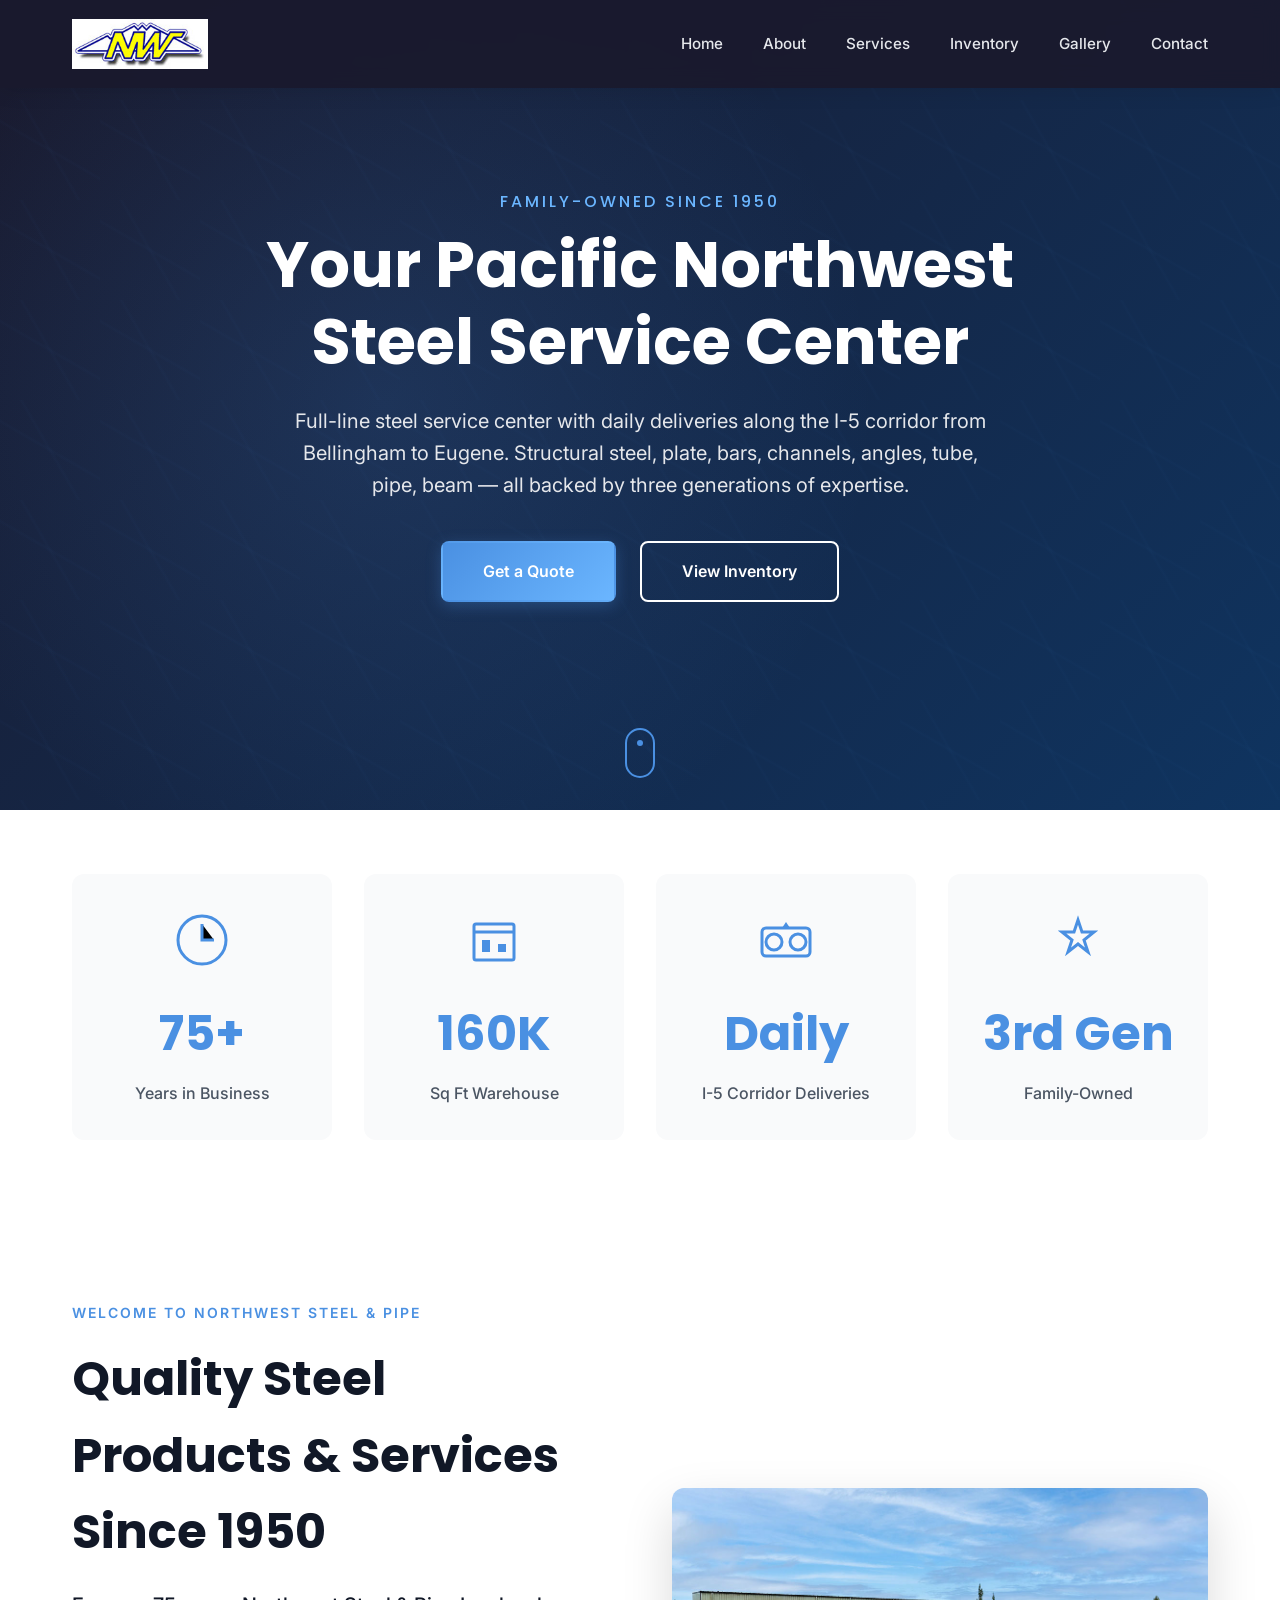
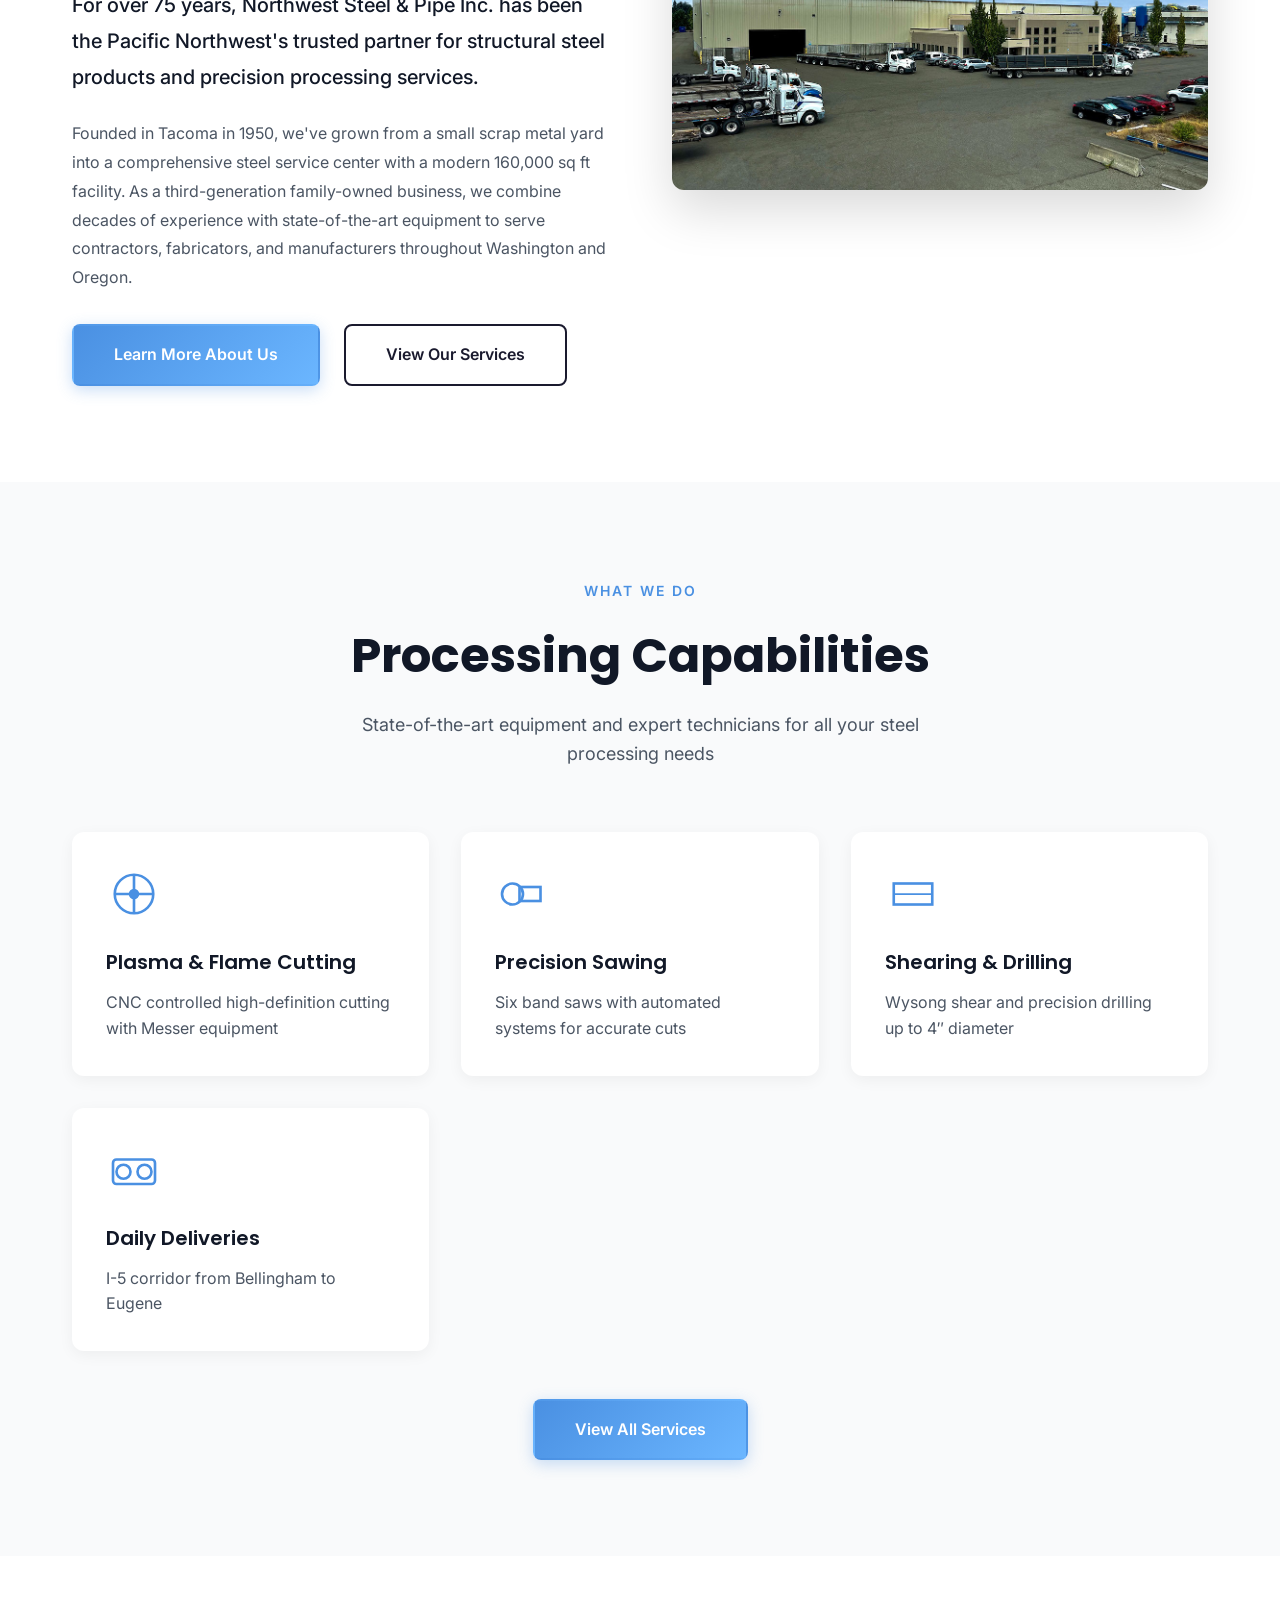
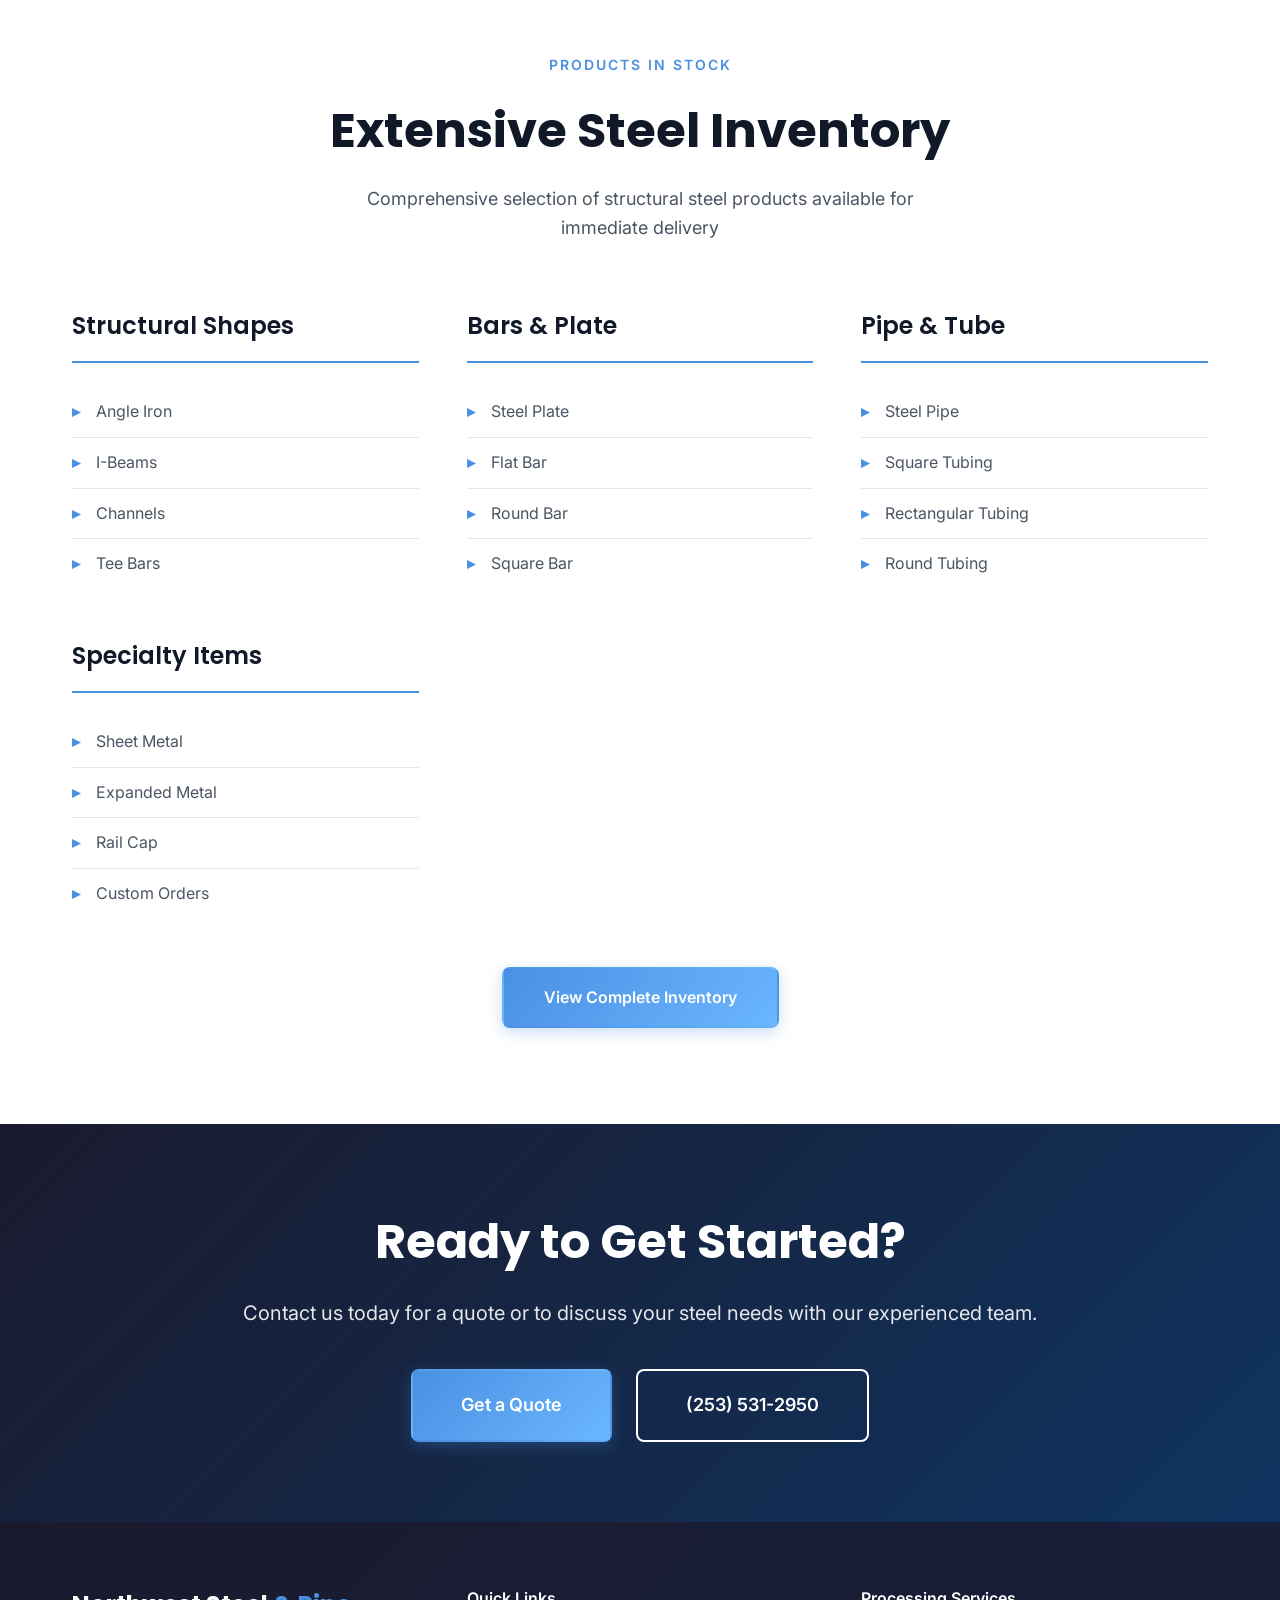
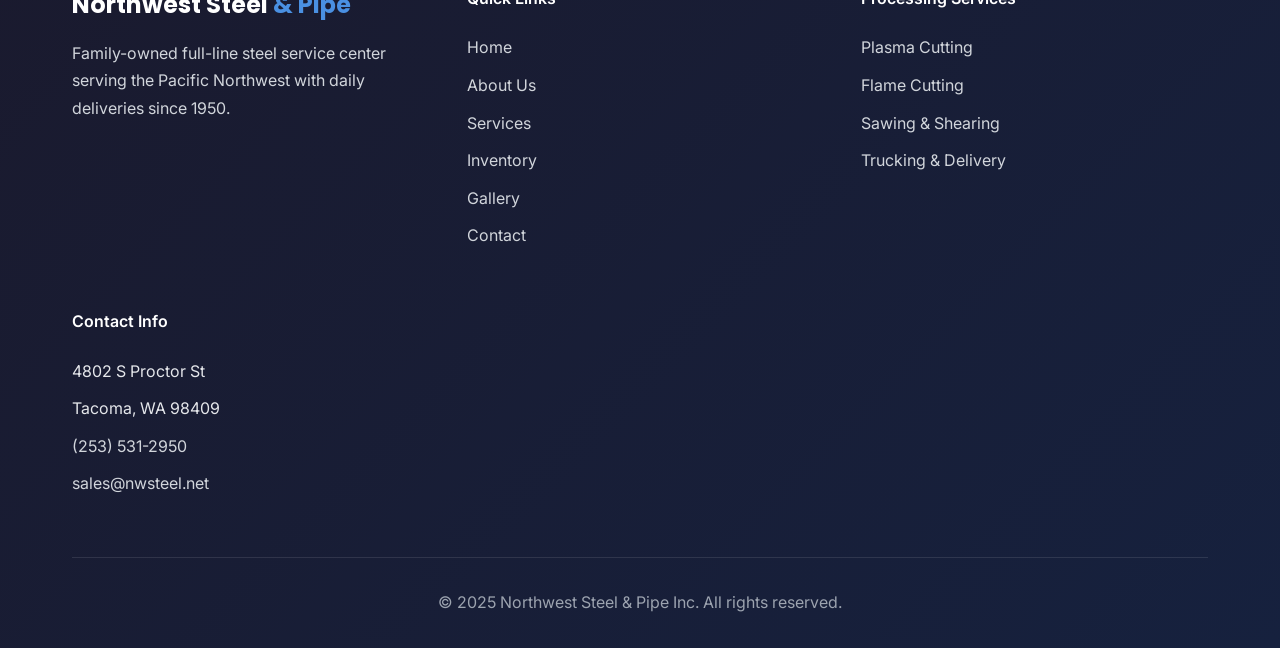
==== commit d37c7c53: "Add gallery page with image lightbox viewer and update site branding - Created new gallery page feat" ====
--- a/index.html
+++ b/index.html
@@ -17,7 +17,7 @@
             <div class="nav-wrapper">
                 <div class="logo">
                     <a href="index.html">
-                        <span class="logo-text">Northwest Steel</span><span class="logo-accent"> & Pipe</span>
+                        <img src="images/northwest steel and pipe logo.jpg" alt="Northwest Steel & Pipe Logo" class="logo-image">
                     </a>
                 </div>
                 <button class="mobile-menu-toggle" id="mobileMenuToggle" aria-label="Toggle menu">
@@ -30,6 +30,7 @@
                     <li><a href="about.html" class="nav-link">About</a></li>
                     <li><a href="services.html" class="nav-link">Services</a></li>
                     <li><a href="inventory.html" class="nav-link">Inventory</a></li>
+                    <li><a href="gallery.html" class="nav-link">Gallery</a></li>
                     <li><a href="contact.html" class="nav-link">Contact</a></li>
                 </ul>
             </div>
@@ -134,22 +135,9 @@
                     </div>
                 </div>
                 <div class="welcome-image">
-                    <img src="images/warehouse/warehouse-interior.jpg"
+                    <img src="images/northwest steel and pipe (1).jpg"
                          alt="Northwest Steel & Pipe warehouse interior with steel inventory"
-                         class="featured-image"
-                         onerror="this.style.display='none'; this.nextElementSibling.style.display='block';">
-                    <div class="image-placeholder" style="display: none;">
-                        <svg viewBox="0 0 500 400" xmlns="http://www.w3.org/2000/svg">
-                            <rect width="500" height="400" fill="#1a1a2e"/>
-                            <rect x="50" y="50" width="400" height="300" fill="#0f3460" opacity="0.5"/>
-                            <line x1="150" y1="50" x2="150" y2="350" stroke="#4a90e2" stroke-width="4"/>
-                            <line x1="250" y1="50" x2="250" y2="350" stroke="#4a90e2" stroke-width="4"/>
-                            <line x1="350" y1="50" x2="350" y2="350" stroke="#4a90e2" stroke-width="4"/>
-                            <line x1="50" y1="150" x2="450" y2="150" stroke="#4a90e2" stroke-width="4"/>
-                            <line x1="50" y1="250" x2="450" y2="250" stroke="#4a90e2" stroke-width="4"/>
-                            <text x="50%" y="50%" text-anchor="middle" dy=".3em" fill="#4a90e2" font-size="24" font-family="Inter, sans-serif" font-weight="600">Steel Warehouse</text>
-                        </svg>
-                    </div>
+                         class="featured-image">
                 </div>
             </div>
         </div>
@@ -301,6 +289,7 @@
                         <li><a href="about.html">About Us</a></li>
                         <li><a href="services.html">Services</a></li>
                         <li><a href="inventory.html">Inventory</a></li>
+                        <li><a href="gallery.html">Gallery</a></li>
                         <li><a href="contact.html">Contact</a></li>
                     </ul>
                 </div>
--- a/styles.css
+++ b/styles.css
@@ -1605,3 +1605,185 @@
         width: 100%;
     }
 }
+
+/* ===========================
+   Gallery Page Styles
+   =========================== */
+
+.gallery-section {
+    padding: 4rem 0;
+    background-color: var(--white);
+}
+
+.gallery-grid {
+    display: grid;
+    grid-template-columns: repeat(auto-fill, minmax(280px, 1fr));
+    gap: 1.5rem;
+}
+
+.gallery-item {
+    position: relative;
+    overflow: hidden;
+    border-radius: 12px;
+    cursor: pointer;
+    aspect-ratio: 4/3;
+    background: var(--gray-100);
+}
+
+.gallery-item img {
+    width: 100%;
+    height: 100%;
+    object-fit: cover;
+    transition: transform var(--transition-slow);
+}
+
+.gallery-item:hover img {
+    transform: scale(1.1);
+}
+
+.gallery-overlay {
+    position: absolute;
+    top: 0;
+    left: 0;
+    right: 0;
+    bottom: 0;
+    background: rgba(26, 26, 46, 0.7);
+    display: flex;
+    align-items: center;
+    justify-content: center;
+    opacity: 0;
+    transition: opacity var(--transition-normal);
+}
+
+.gallery-item:hover .gallery-overlay {
+    opacity: 1;
+}
+
+.gallery-icon {
+    font-size: 3rem;
+    color: var(--white);
+    font-weight: 300;
+}
+
+/* Lightbox Styles */
+.lightbox {
+    display: none;
+    position: fixed;
+    z-index: 9999;
+    top: 0;
+    left: 0;
+    width: 100%;
+    height: 100%;
+    background-color: rgba(0, 0, 0, 0.95);
+    align-items: center;
+    justify-content: center;
+}
+
+.lightbox.active {
+    display: flex;
+}
+
+.lightbox-content {
+    max-width: 90%;
+    max-height: 90%;
+    object-fit: contain;
+    animation: zoomIn 0.3s ease;
+}
+
+@keyframes zoomIn {
+    from {
+        transform: scale(0.8);
+        opacity: 0;
+    }
+    to {
+        transform: scale(1);
+        opacity: 1;
+    }
+}
+
+.lightbox-close {
+    position: absolute;
+    top: 2rem;
+    right: 3rem;
+    font-size: 3rem;
+    color: var(--white);
+    cursor: pointer;
+    transition: color var(--transition-fast);
+    z-index: 10000;
+}
+
+.lightbox-close:hover {
+    color: var(--accent-blue);
+}
+
+.lightbox-nav {
+    position: absolute;
+    top: 50%;
+    width: 100%;
+    display: flex;
+    justify-content: space-between;
+    padding: 0 2rem;
+    transform: translateY(-50%);
+    pointer-events: none;
+}
+
+.lightbox-prev,
+.lightbox-next {
+    background: rgba(26, 26, 46, 0.8);
+    color: var(--white);
+    border: none;
+    font-size: 3rem;
+    padding: 1rem 1.5rem;
+    cursor: pointer;
+    border-radius: 8px;
+    transition: all var(--transition-fast);
+    pointer-events: all;
+}
+
+.lightbox-prev:hover,
+.lightbox-next:hover {
+    background: var(--accent-blue);
+    transform: scale(1.1);
+}
+
+/* Logo Image Styles */
+.logo-image {
+    height: 50px;
+    width: auto;
+    display: block;
+    transition: opacity var(--transition-fast);
+}
+
+.logo-image:hover {
+    opacity: 0.8;
+}
+
+/* Responsive Gallery */
+@media (max-width: 768px) {
+    .gallery-grid {
+        grid-template-columns: repeat(auto-fill, minmax(200px, 1fr));
+        gap: 1rem;
+    }
+
+    .lightbox-close {
+        top: 1rem;
+        right: 1rem;
+        font-size: 2.5rem;
+    }
+
+    .lightbox-prev,
+    .lightbox-next {
+        font-size: 2rem;
+        padding: 0.75rem 1rem;
+    }
+
+    .lightbox-nav {
+        padding: 0 0.5rem;
+    }
+}
+
+@media (max-width: 480px) {
+    .gallery-grid {
+        grid-template-columns: 1fr;
+    }
+}
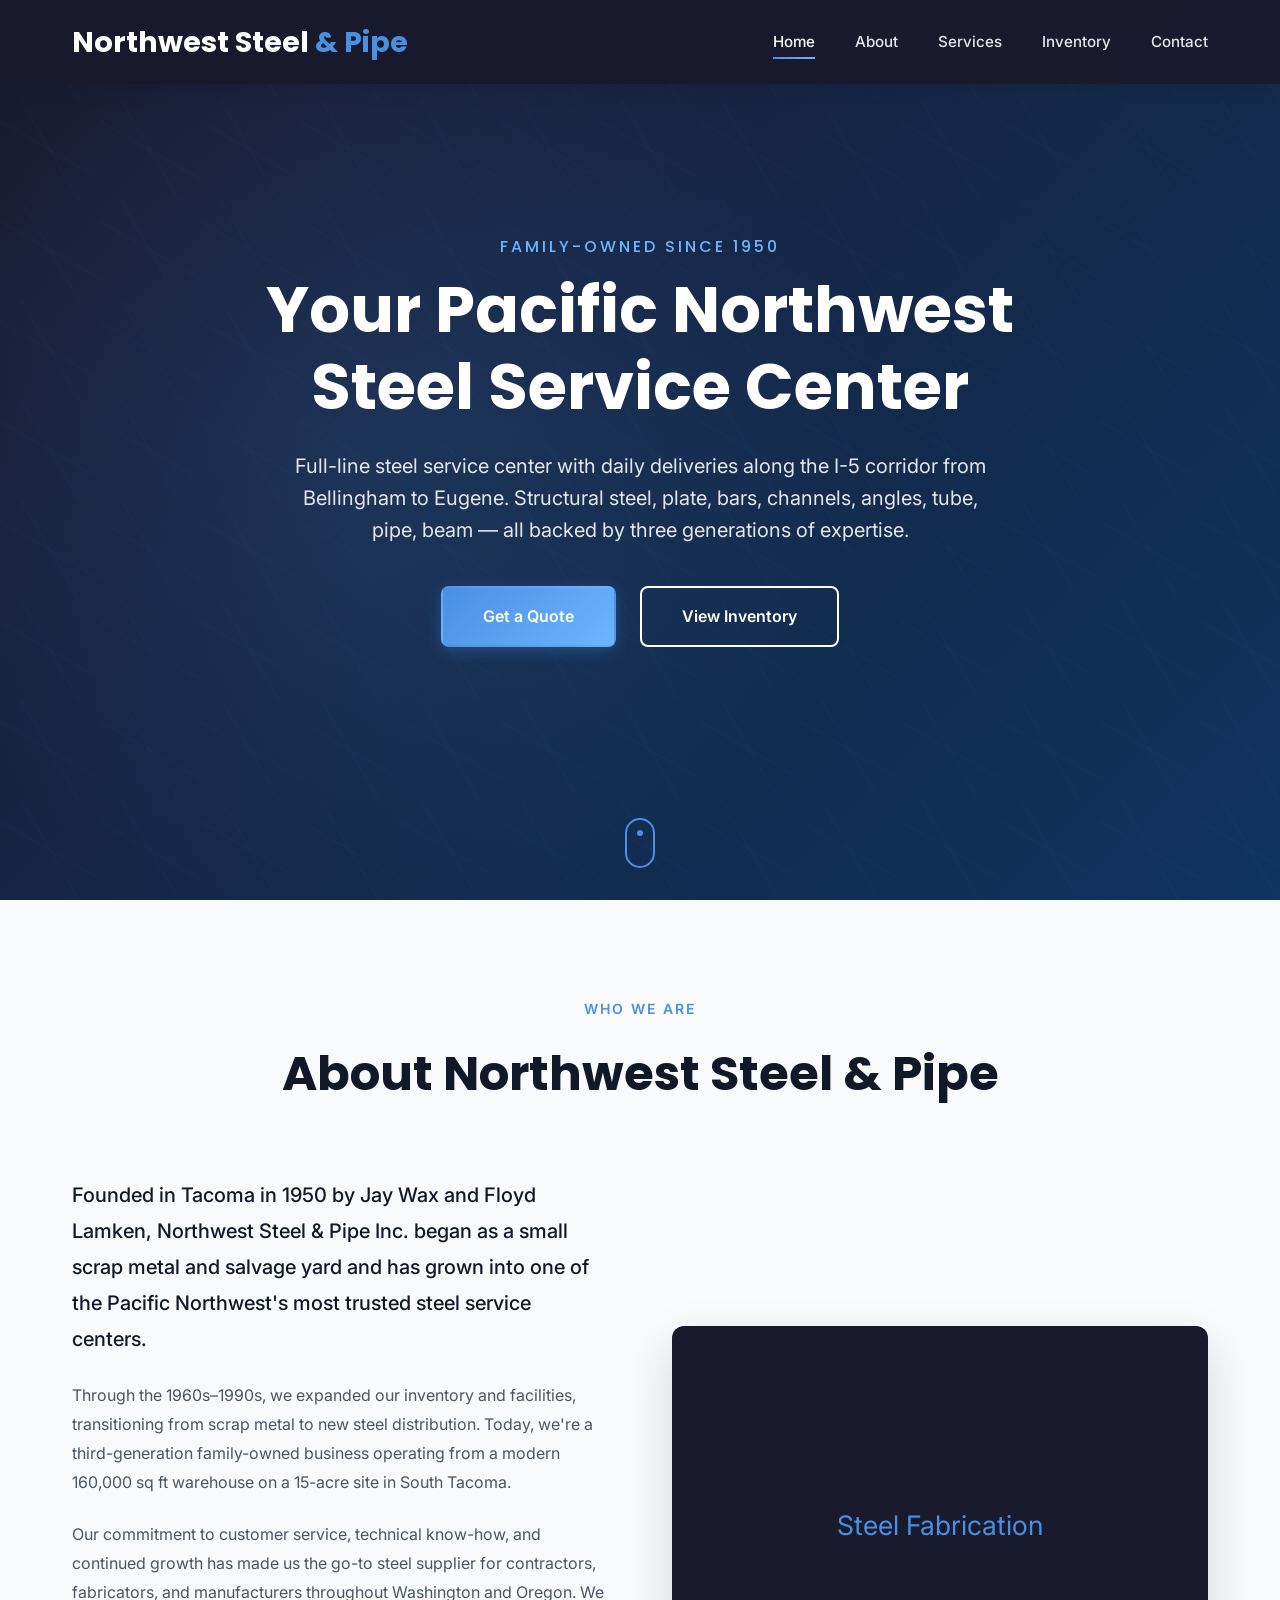
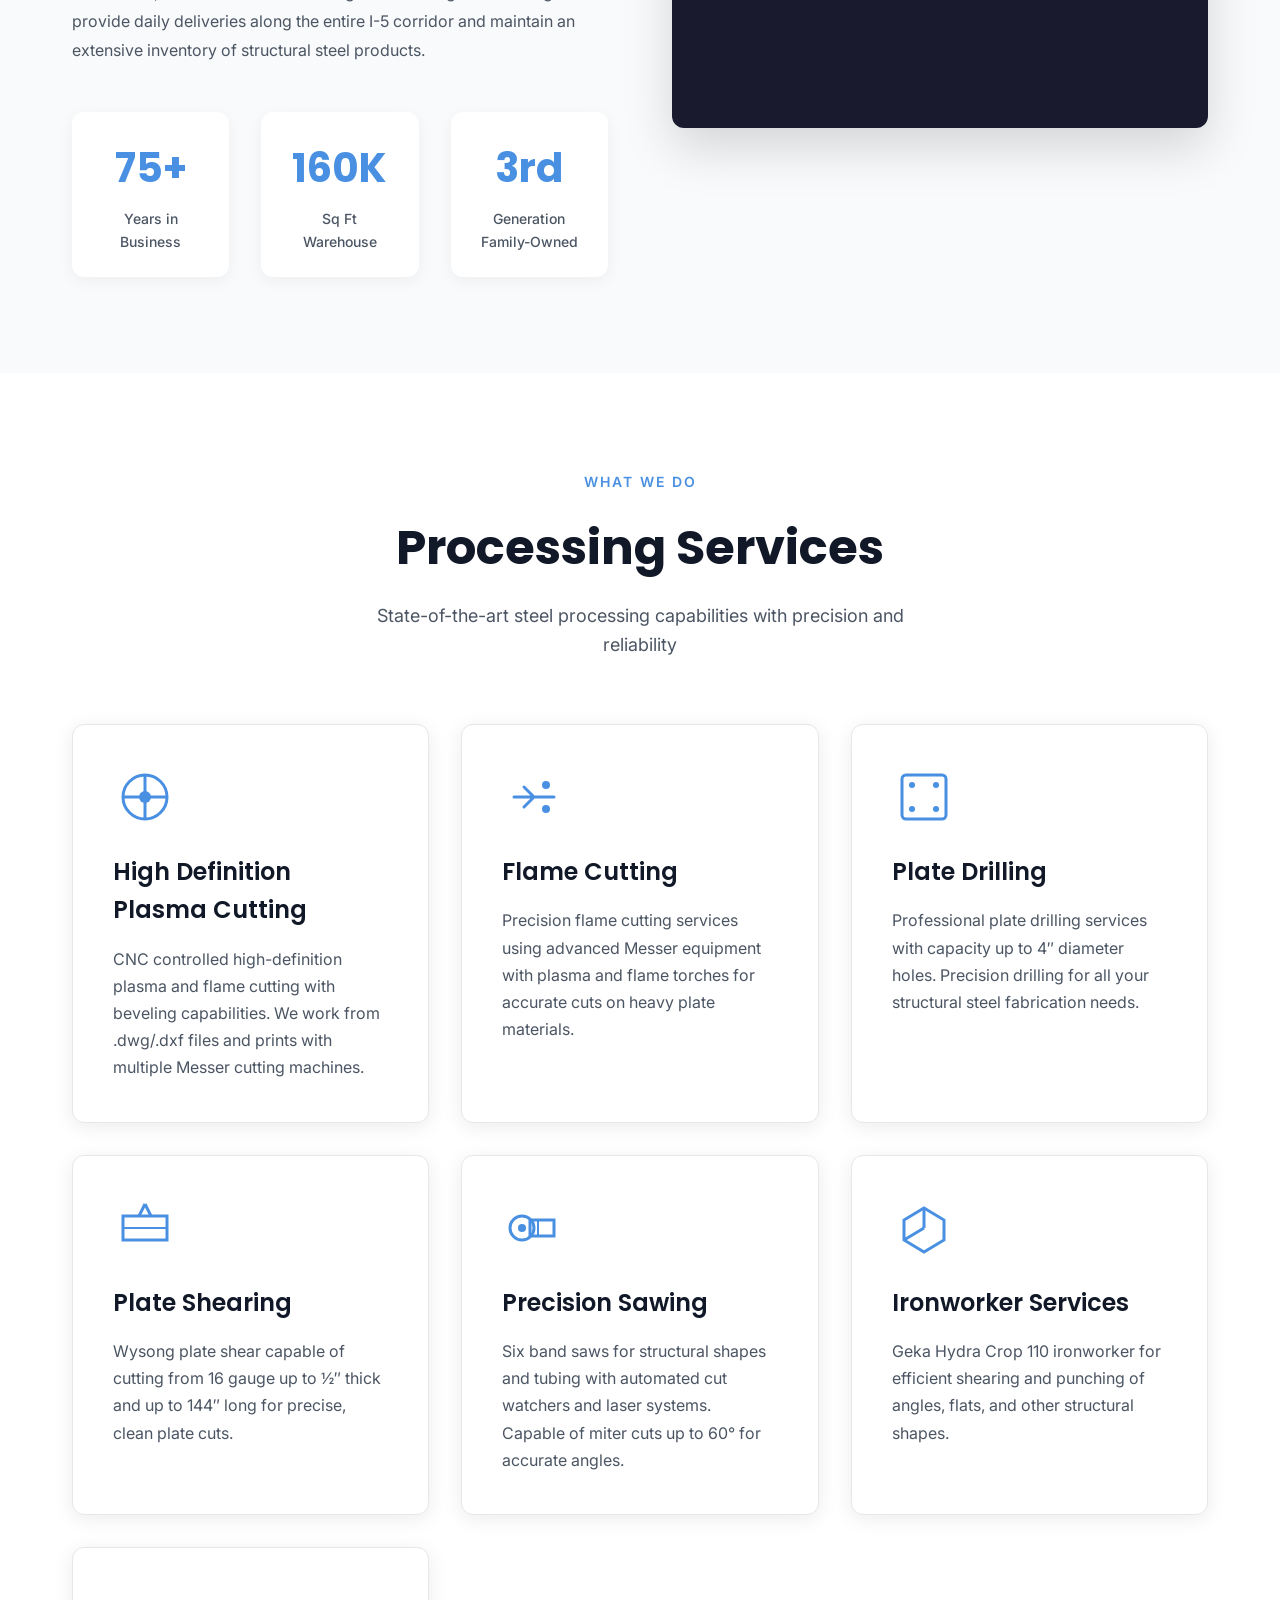
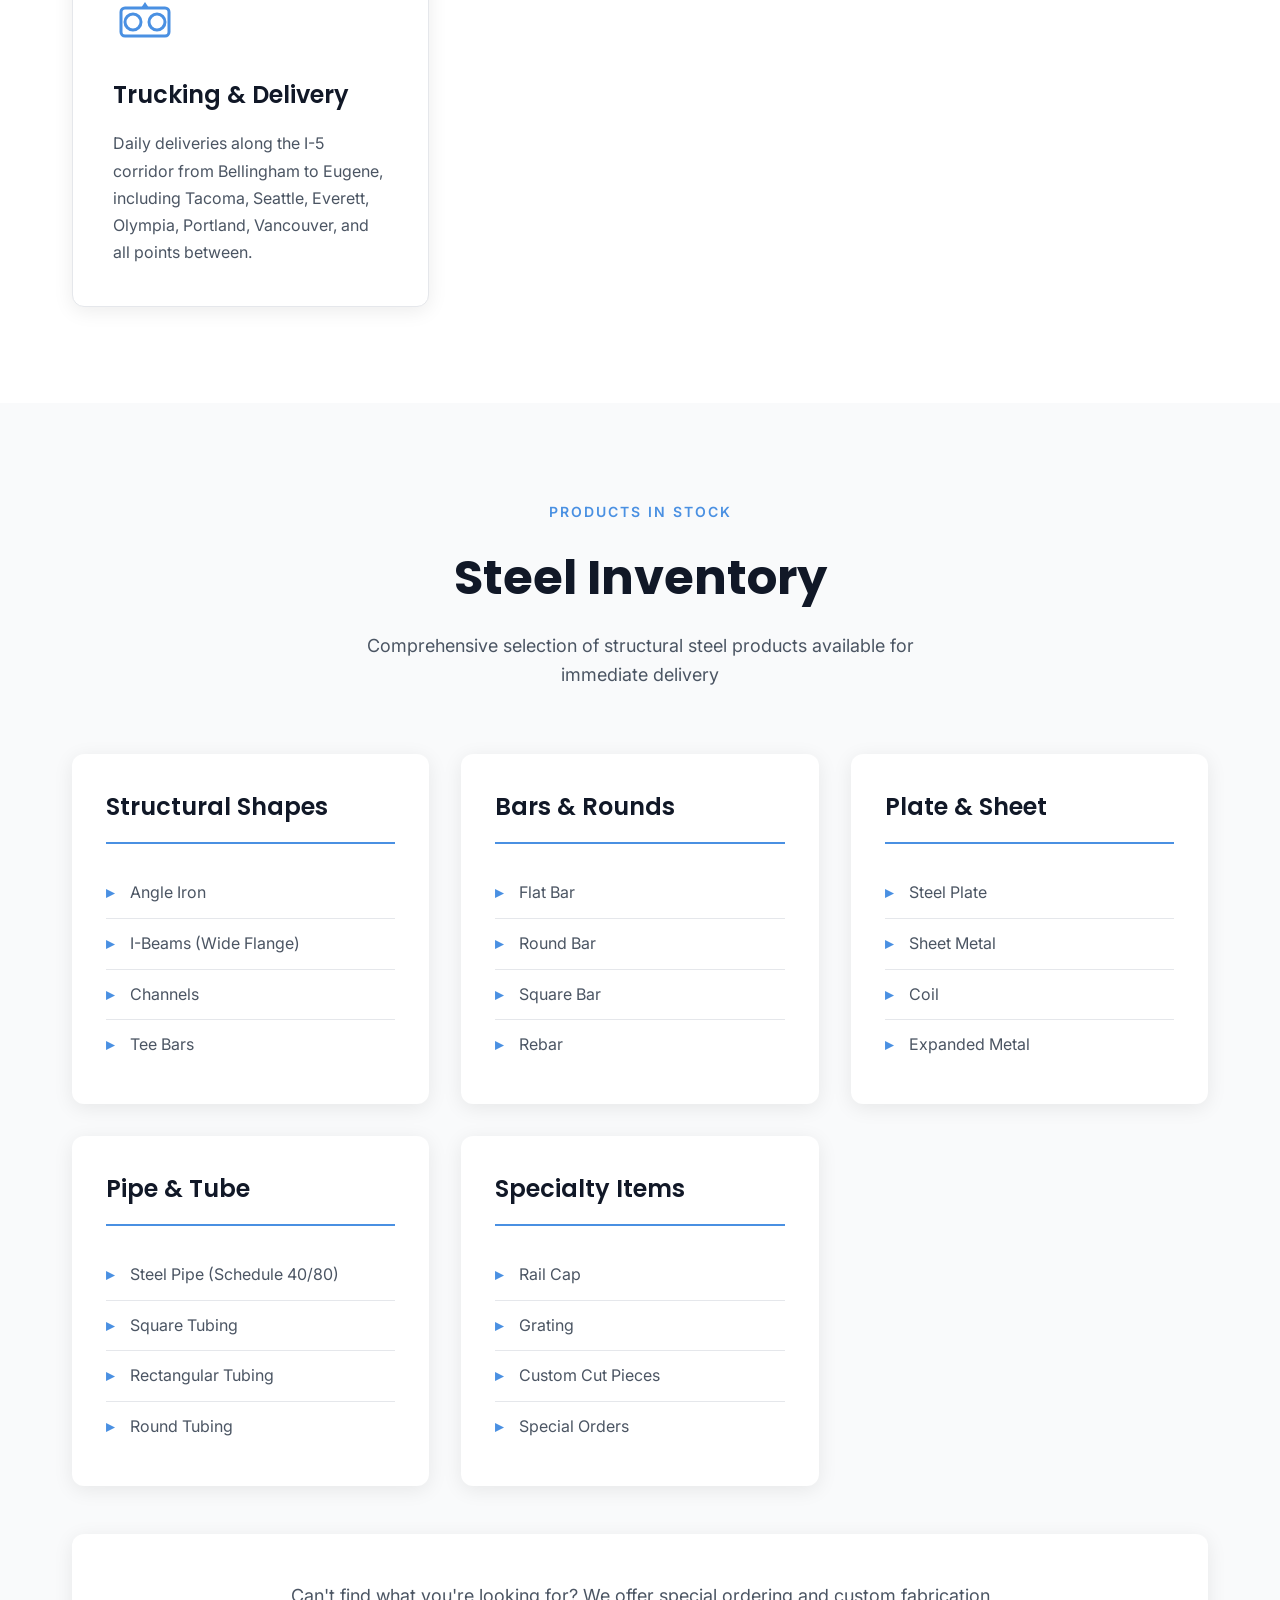
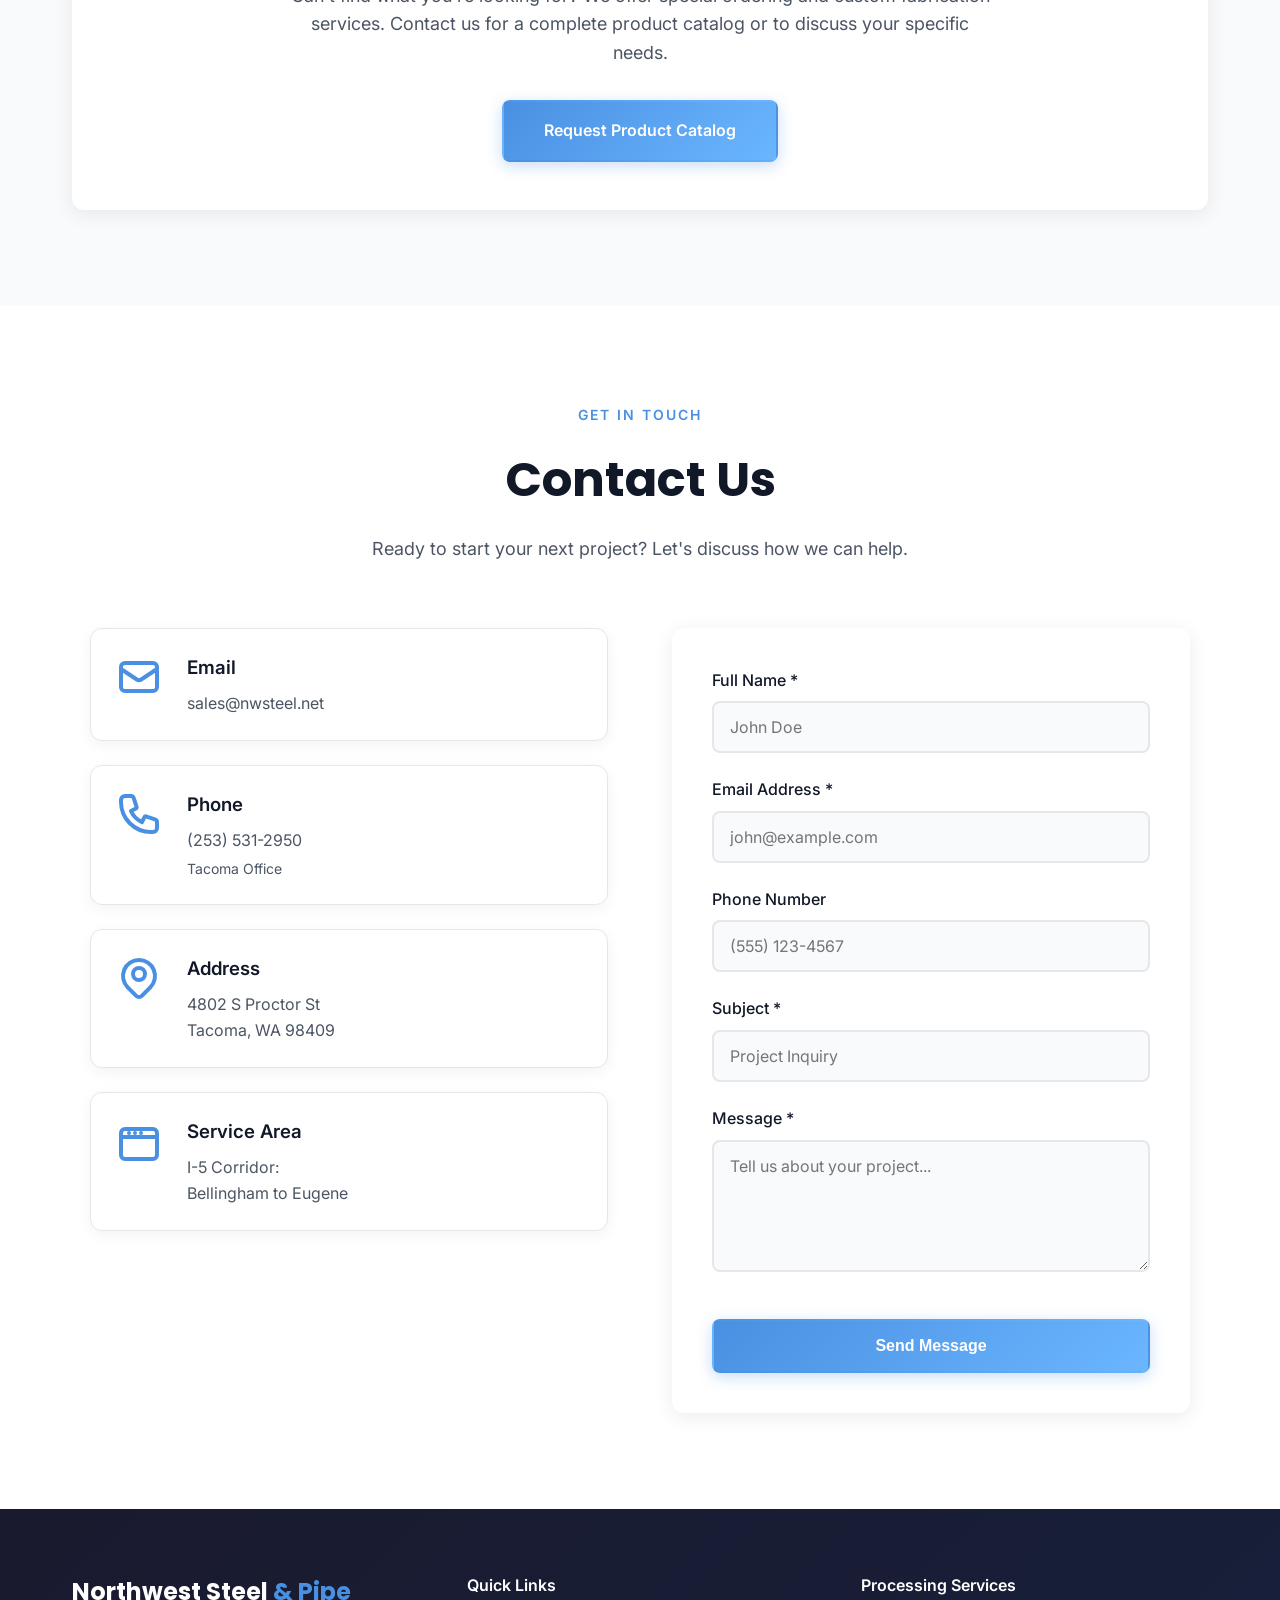
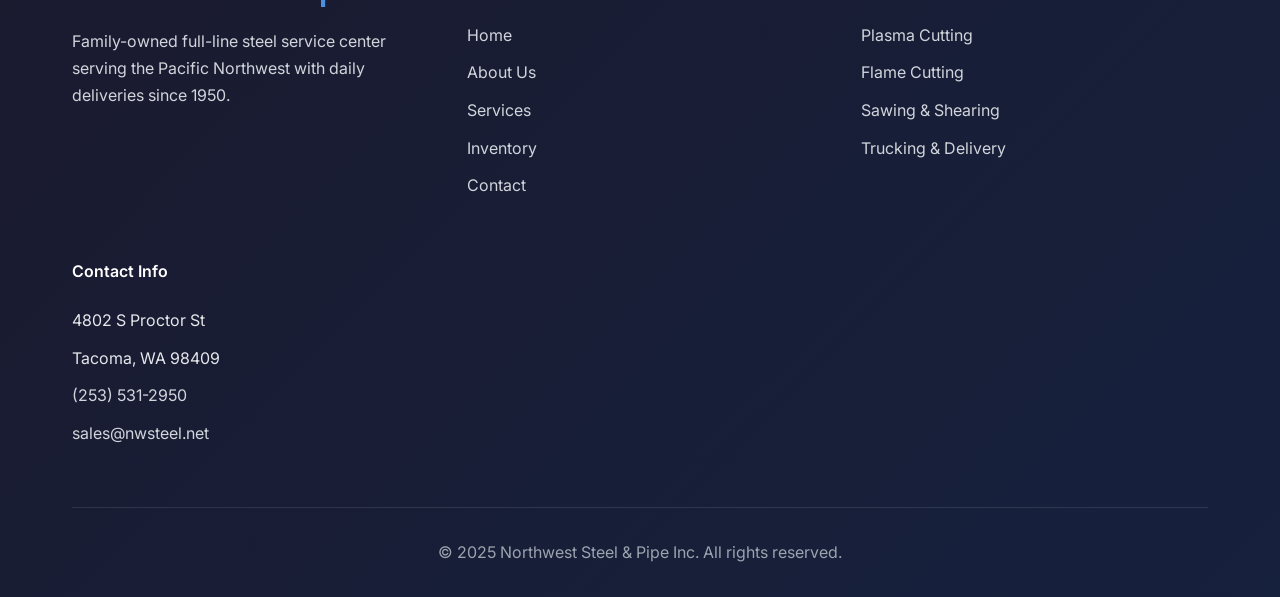
==== commit 08ba659d: "Add comprehensive mobile responsiveness and SEO optimization Major improvements addressing code qual" ====
--- a/index.html
+++ b/index.html
@@ -1,14 +1,284 @@
 <!DOCTYPE html>
 <html lang="en">
 <head>
+    <!-- Basic Meta Tags -->
     <meta charset="UTF-8">
-    <meta name="viewport" content="width=device-width, initial-scale=1.0">
-    <meta name="description" content="Northwest Steel & Pipe Inc - Full-line steel service center serving the Pacific Northwest with daily deliveries. Structural steel, plate, bars, channels, angles, tube, pipe, beam since 1950.">
+    <meta name="viewport" content="width=device-width, initial-scale=1.0, maximum-scale=5.0, user-scalable=yes">
+    <meta http-equiv="X-UA-Compatible" content="IE=edge">
+
+    <!-- Primary SEO Meta Tags -->
     <title>Northwest Steel & Pipe Inc | Tacoma Steel Service Center Since 1950</title>
-    <link rel="stylesheet" href="styles.css">
+    <meta name="title" content="Northwest Steel & Pipe Inc | Tacoma Steel Service Center Since 1950">
+    <meta name="description" content="Northwest Steel & Pipe Inc - Family-owned full-line steel service center serving the Pacific Northwest since 1950. Daily deliveries along I-5 corridor from Bellingham to Eugene. Structural steel, plate, bars, channels, angles, tube, pipe, plasma cutting, and fabrication services in Tacoma, WA.">
+    <meta name="keywords" content="steel service center, Tacoma steel, Northwest steel, structural steel, steel fabrication, plasma cutting, steel plate, I-beams, steel pipe, steel tube, metal supply, Washington steel distributor, Oregon steel delivery, steel warehouse Tacoma, steel processing, CNC plasma cutting, flame cutting, steel shearing, steel sawing, metal fabrication">
+    <meta name="author" content="Northwest Steel & Pipe Inc">
+    <meta name="robots" content="index, follow, max-image-preview:large, max-snippet:-1, max-video-preview:-1">
+    <meta name="googlebot" content="index, follow">
+    <meta name="language" content="English">
+    <meta name="revisit-after" content="7 days">
+
+    <!-- Canonical URL -->
+    <link rel="canonical" href="https://www.nwsteel.net/">
+
+    <!-- Geographic Meta Tags -->
+    <meta name="geo.region" content="US-WA">
+    <meta name="geo.placename" content="Tacoma">
+    <meta name="geo.position" content="47.2529;-122.4443">
+    <meta name="ICBM" content="47.2529, -122.4443">
+
+    <!-- Open Graph / Facebook Meta Tags -->
+    <meta property="og:type" content="website">
+    <meta property="og:url" content="https://www.nwsteel.net/">
+    <meta property="og:site_name" content="Northwest Steel & Pipe Inc">
+    <meta property="og:title" content="Northwest Steel & Pipe Inc | Tacoma Steel Service Center Since 1950">
+    <meta property="og:description" content="Family-owned full-line steel service center serving the Pacific Northwest since 1950. Daily deliveries along the I-5 corridor. Structural steel, plasma cutting, and fabrication services.">
+    <meta property="og:image" content="https://www.nwsteel.net/images/nwsteel-og-image.jpg">
+    <meta property="og:image:width" content="1200">
+    <meta property="og:image:height" content="630">
+    <meta property="og:image:alt" content="Northwest Steel & Pipe Inc - Tacoma Steel Service Center">
+    <meta property="og:locale" content="en_US">
+
+    <!-- Twitter Card Meta Tags -->
+    <meta name="twitter:card" content="summary_large_image">
+    <meta name="twitter:url" content="https://www.nwsteel.net/">
+    <meta name="twitter:title" content="Northwest Steel & Pipe Inc | Tacoma Steel Service Center Since 1950">
+    <meta name="twitter:description" content="Family-owned full-line steel service center serving the Pacific Northwest since 1950. Daily deliveries along the I-5 corridor.">
+    <meta name="twitter:image" content="https://www.nwsteel.net/images/nwsteel-twitter-card.jpg">
+    <meta name="twitter:image:alt" content="Northwest Steel & Pipe Inc - Steel Service Center">
+
+    <!-- Business Contact Information -->
+    <meta name="contact" content="sales@nwsteel.net">
+    <meta name="telephone" content="+1-253-531-2950">
+    <meta name="address" content="4802 S Proctor St, Tacoma, WA 98409">
+
+    <!-- Structured Data - Local Business Schema -->
+    <script type="application/ld+json">
+    {
+      "@context": "https://schema.org",
+      "@type": "HardwareStore",
+      "name": "Northwest Steel & Pipe Inc",
+      "alternateName": "NW Steel",
+      "image": "https://www.nwsteel.net/images/nwsteel-warehouse.jpg",
+      "@id": "https://www.nwsteel.net",
+      "url": "https://www.nwsteel.net",
+      "telephone": "+1-253-531-2950",
+      "email": "sales@nwsteel.net",
+      "priceRange": "$$",
+      "address": {
+        "@type": "PostalAddress",
+        "streetAddress": "4802 S Proctor St",
+        "addressLocality": "Tacoma",
+        "addressRegion": "WA",
+        "postalCode": "98409",
+        "addressCountry": "US"
+      },
+      "geo": {
+        "@type": "GeoCoordinates",
+        "latitude": 47.2529,
+        "longitude": -122.4443
+      },
+      "openingHoursSpecification": {
+        "@type": "OpeningHoursSpecification",
+        "dayOfWeek": [
+          "Monday",
+          "Tuesday",
+          "Wednesday",
+          "Thursday",
+          "Friday"
+        ],
+        "opens": "07:00",
+        "closes": "16:00"
+      },
+      "sameAs": [
+        "https://www.facebook.com/nwsteel",
+        "https://www.linkedin.com/company/northwest-steel-pipe-inc"
+      ],
+      "founder": [
+        {
+          "@type": "Person",
+          "name": "Jay Wax"
+        },
+        {
+          "@type": "Person",
+          "name": "Floyd Lamken"
+        }
+      ],
+      "foundingDate": "1950",
+      "description": "Family-owned full-line steel service center serving the Pacific Northwest since 1950. We provide daily deliveries along the I-5 corridor from Bellingham to Eugene, offering structural steel, plate, bars, channels, angles, tube, pipe, and comprehensive steel processing services.",
+      "areaServed": [
+        {
+          "@type": "City",
+          "name": "Bellingham"
+        },
+        {
+          "@type": "City",
+          "name": "Everett"
+        },
+        {
+          "@type": "City",
+          "name": "Seattle"
+        },
+        {
+          "@type": "City",
+          "name": "Tacoma"
+        },
+        {
+          "@type": "City",
+          "name": "Olympia"
+        },
+        {
+          "@type": "City",
+          "name": "Portland"
+        },
+        {
+          "@type": "City",
+          "name": "Vancouver"
+        },
+        {
+          "@type": "City",
+          "name": "Eugene"
+        }
+      ],
+      "hasOfferCatalog": {
+        "@type": "OfferCatalog",
+        "name": "Steel Products and Services",
+        "itemListElement": [
+          {
+            "@type": "Offer",
+            "itemOffered": {
+              "@type": "Service",
+              "name": "High Definition Plasma Cutting",
+              "description": "CNC controlled high-definition plasma and flame cutting with beveling capabilities"
+            }
+          },
+          {
+            "@type": "Offer",
+            "itemOffered": {
+              "@type": "Service",
+              "name": "Flame Cutting",
+              "description": "Precision flame cutting services using advanced Messer equipment"
+            }
+          },
+          {
+            "@type": "Offer",
+            "itemOffered": {
+              "@type": "Service",
+              "name": "Plate Drilling",
+              "description": "Professional plate drilling services with capacity up to 4 inch diameter holes"
+            }
+          },
+          {
+            "@type": "Offer",
+            "itemOffered": {
+              "@type": "Service",
+              "name": "Plate Shearing",
+              "description": "Wysong plate shear capable of cutting from 16 gauge up to 1/2 inch thick"
+            }
+          },
+          {
+            "@type": "Offer",
+            "itemOffered": {
+              "@type": "Service",
+              "name": "Precision Sawing",
+              "description": "Six band saws for structural shapes with automated cut watchers"
+            }
+          },
+          {
+            "@type": "Offer",
+            "itemOffered": {
+              "@type": "Service",
+              "name": "Trucking and Delivery",
+              "description": "Daily deliveries along the I-5 corridor from Bellingham to Eugene"
+            }
+          },
+          {
+            "@type": "Offer",
+            "itemOffered": {
+              "@type": "Product",
+              "name": "Structural Steel",
+              "description": "Angle iron, I-beams, channels, tee bars"
+            }
+          },
+          {
+            "@type": "Offer",
+            "itemOffered": {
+              "@type": "Product",
+              "name": "Steel Plate and Sheet",
+              "description": "Steel plate, sheet metal, coil, expanded metal"
+            }
+          },
+          {
+            "@type": "Offer",
+            "itemOffered": {
+              "@type": "Product",
+              "name": "Steel Pipe and Tube",
+              "description": "Schedule 40/80 pipe, square tubing, rectangular tubing, round tubing"
+            }
+          }
+        ]
+      }
+    }
+    </script>
+
+    <!-- Breadcrumb Structured Data -->
+    <script type="application/ld+json">
+    {
+      "@context": "https://schema.org",
+      "@type": "BreadcrumbList",
+      "itemListElement": [
+        {
+          "@type": "ListItem",
+          "position": 1,
+          "name": "Home",
+          "item": "https://www.nwsteel.net/"
+        },
+        {
+          "@type": "ListItem",
+          "position": 2,
+          "name": "About",
+          "item": "https://www.nwsteel.net/#about"
+        },
+        {
+          "@type": "ListItem",
+          "position": 3,
+          "name": "Services",
+          "item": "https://www.nwsteel.net/#services"
+        },
+        {
+          "@type": "ListItem",
+          "position": 4,
+          "name": "Inventory",
+          "item": "https://www.nwsteel.net/#inventory"
+        },
+        {
+          "@type": "ListItem",
+          "position": 5,
+          "name": "Contact",
+          "item": "https://www.nwsteel.net/#contact"
+        }
+      ]
+    }
+    </script>
+
+    <!-- Favicon and App Icons -->
+    <link rel="icon" type="image/x-icon" href="/favicon.ico">
+    <link rel="apple-touch-icon" sizes="180x180" href="/apple-touch-icon.png">
+    <link rel="icon" type="image/png" sizes="32x32" href="/favicon-32x32.png">
+    <link rel="icon" type="image/png" sizes="16x16" href="/favicon-16x16.png">
+
+    <!-- Theme Color for Mobile Browsers -->
+    <meta name="theme-color" content="#1a1a2e">
+    <meta name="msapplication-TileColor" content="#1a1a2e">
+
+    <!-- Preconnect for Performance -->
     <link rel="preconnect" href="https://fonts.googleapis.com">
     <link rel="preconnect" href="https://fonts.gstatic.com" crossorigin>
+
+    <!-- Fonts -->
     <link href="https://fonts.googleapis.com/css2?family=Inter:wght@300;400;500;600;700&family=Poppins:wght@600;700&display=swap" rel="stylesheet">
+
+    <!-- Stylesheet -->
+    <link rel="stylesheet" href="styles.css">
 </head>
 <body>
     <!-- Navigation -->
@@ -16,8 +286,8 @@
         <div class="container">
             <div class="nav-wrapper">
                 <div class="logo">
-                    <a href="index.html">
-                        <img src="images/northwest steel and pipe logo.jpg" alt="Northwest Steel & Pipe Logo" class="logo-image">
+                    <a href="#home">
+                        <span class="logo-text">Northwest Steel</span><span class="logo-accent"> & Pipe</span>
                     </a>
                 </div>
                 <button class="mobile-menu-toggle" id="mobileMenuToggle" aria-label="Toggle menu">
@@ -26,19 +296,18 @@
                     <span></span>
                 </button>
                 <ul class="nav-menu" id="navMenu">
-                    <li><a href="index.html" class="nav-link active">Home</a></li>
-                    <li><a href="about.html" class="nav-link">About</a></li>
-                    <li><a href="services.html" class="nav-link">Services</a></li>
-                    <li><a href="inventory.html" class="nav-link">Inventory</a></li>
-                    <li><a href="gallery.html" class="nav-link">Gallery</a></li>
-                    <li><a href="contact.html" class="nav-link">Contact</a></li>
+                    <li><a href="#home" class="nav-link active">Home</a></li>
+                    <li><a href="#about" class="nav-link">About</a></li>
+                    <li><a href="#services" class="nav-link">Services</a></li>
+                    <li><a href="#inventory" class="nav-link">Inventory</a></li>
+                    <li><a href="#contact" class="nav-link">Contact</a></li>
                 </ul>
             </div>
         </div>
     </nav>
 
     <!-- Hero Section -->
-    <section id="home" class="hero hero-large">
+    <section id="home" class="hero">
         <div class="hero-overlay"></div>
         <div class="container">
             <div class="hero-content">
@@ -51,8 +320,8 @@
                     Structural steel, plate, bars, channels, angles, tube, pipe, beam — all backed by three generations of expertise.
                 </p>
                 <div class="hero-cta">
-                    <a href="contact.html" class="btn btn-primary">Get a Quote</a>
-                    <a href="inventory.html" class="btn btn-secondary">View Inventory</a>
+                    <a href="#contact" class="btn btn-primary">Get a Quote</a>
+                    <a href="#inventory" class="btn btn-secondary">View Inventory</a>
                 </div>
             </div>
         </div>
@@ -61,34 +330,159 @@
         </div>
     </section>
 
-    <!-- Quick Stats Section -->
-    <section class="quick-stats">
+    <!-- About Section -->
+    <section id="about" class="about">
         <div class="container">
-            <div class="stats-grid">
-                <div class="stat-card">
-                    <div class="stat-icon">
+            <div class="section-header">
+                <span class="section-label">Who We Are</span>
+                <h2 class="section-title">About Northwest Steel & Pipe</h2>
+            </div>
+            <div class="about-content">
+                <div class="about-text">
+                    <p class="lead">
+                        Founded in Tacoma in 1950 by Jay Wax and Floyd Lamken, Northwest Steel & Pipe Inc.
+                        began as a small scrap metal and salvage yard and has grown into one of the Pacific Northwest's
+                        most trusted steel service centers.
+                    </p>
+                    <p>
+                        Through the 1960s–1990s, we expanded our inventory and facilities, transitioning from
+                        scrap metal to new steel distribution. Today, we're a third-generation family-owned business
+                        operating from a modern 160,000 sq ft warehouse on a 15-acre site in South Tacoma.
+                    </p>
+                    <p>
+                        Our commitment to customer service, technical know-how, and continued growth has made us
+                        the go-to steel supplier for contractors, fabricators, and manufacturers throughout Washington
+                        and Oregon. We provide daily deliveries along the entire I-5 corridor and maintain an
+                        extensive inventory of structural steel products.
+                    </p>
+                    <div class="about-stats">
+                        <div class="stat">
+                            <span class="stat-number">75+</span>
+                            <span class="stat-label">Years in Business</span>
+                        </div>
+                        <div class="stat">
+                            <span class="stat-number">160K</span>
+                            <span class="stat-label">Sq Ft Warehouse</span>
+                        </div>
+                        <div class="stat">
+                            <span class="stat-number">3rd</span>
+                            <span class="stat-label">Generation Family-Owned</span>
+                        </div>
+                    </div>
+                </div>
+                <div class="about-image">
+                    <div class="image-placeholder">
+                        <svg viewBox="0 0 400 300" xmlns="http://www.w3.org/2000/svg" role="img" aria-label="Northwest Steel warehouse and fabrication facility">
+                            <title>Northwest Steel & Pipe Inc 160,000 sq ft warehouse facility</title>
+                            <rect width="400" height="300" fill="#1a1a2e"/>
+                            <text x="50%" y="50%" text-anchor="middle" dy=".3em" fill="#4a90e2" font-size="20" font-family="Inter, sans-serif">Steel Fabrication</text>
+                        </svg>
+                    </div>
+                </div>
+            </div>
+        </div>
+    </section>
+
+    <!-- Services Section -->
+    <section id="services" class="services">
+        <div class="container">
+            <div class="section-header">
+                <span class="section-label">What We Do</span>
+                <h2 class="section-title">Processing Services</h2>
+                <p class="section-description">
+                    State-of-the-art steel processing capabilities with precision and reliability
+                </p>
+            </div>
+            <div class="services-grid">
+                <div class="service-card">
+                    <div class="service-icon" aria-hidden="true">
                         <svg viewBox="0 0 64 64" xmlns="http://www.w3.org/2000/svg">
-                            <circle cx="32" cy="32" r="24" stroke="currentColor" stroke-width="3" fill="none"/>
-                            <path d="M32 16 L32 32 L44 32" stroke="currentColor" stroke-width="3"/>
+                            <circle cx="32" cy="32" r="22" stroke="currentColor" stroke-width="3" fill="none"/>
+                            <path d="M32 10 L32 54 M10 32 L54 32" stroke="currentColor" stroke-width="3"/>
+                            <circle cx="32" cy="32" r="6" fill="currentColor"/>
                         </svg>
                     </div>
-                    <h3 class="stat-number">75+</h3>
-                    <p class="stat-label">Years in Business</p>
-                </div>
-                <div class="stat-card">
-                    <div class="stat-icon">
+                    <h3 class="service-title">High Definition Plasma Cutting</h3>
+                    <p class="service-description">
+                        CNC controlled high-definition plasma and flame cutting with beveling capabilities.
+                        We work from .dwg/.dxf files and prints with multiple Messer cutting machines.
+                    </p>
+                </div>
+                <div class="service-card">
+                    <div class="service-icon" aria-hidden="true">
                         <svg viewBox="0 0 64 64" xmlns="http://www.w3.org/2000/svg">
-                            <rect x="12" y="16" width="40" height="36" stroke="currentColor" stroke-width="3" fill="none" rx="2"/>
-                            <line x1="12" y1="24" x2="52" y2="24" stroke="currentColor" stroke-width="3"/>
-                            <rect x="20" y="32" width="8" height="12" fill="currentColor"/>
-                            <rect x="36" y="36" width="8" height="8" fill="currentColor"/>
+                            <path d="M12 32 L52 32 M22 22 L32 32 L22 42" stroke="currentColor" stroke-width="3" fill="none" stroke-linecap="round" stroke-linejoin="round"/>
+                            <circle cx="44" cy="20" r="4" fill="currentColor"/>
+                            <circle cx="44" cy="44" r="4" fill="currentColor"/>
                         </svg>
                     </div>
-                    <h3 class="stat-number">160K</h3>
-                    <p class="stat-label">Sq Ft Warehouse</p>
-                </div>
-                <div class="stat-card">
-                    <div class="stat-icon">
+                    <h3 class="service-title">Flame Cutting</h3>
+                    <p class="service-description">
+                        Precision flame cutting services using advanced Messer equipment with
+                        plasma and flame torches for accurate cuts on heavy plate materials.
+                    </p>
+                </div>
+                <div class="service-card">
+                    <div class="service-icon" aria-hidden="true">
+                        <svg viewBox="0 0 64 64" xmlns="http://www.w3.org/2000/svg">
+                            <rect x="10" y="10" width="44" height="44" stroke="currentColor" stroke-width="3" fill="none" rx="4"/>
+                            <circle cx="20" cy="20" r="3" fill="currentColor"/>
+                            <circle cx="44" cy="20" r="3" fill="currentColor"/>
+                            <circle cx="20" cy="44" r="3" fill="currentColor"/>
+                            <circle cx="44" cy="44" r="3" fill="currentColor"/>
+                        </svg>
+                    </div>
+                    <h3 class="service-title">Plate Drilling</h3>
+                    <p class="service-description">
+                        Professional plate drilling services with capacity up to 4″ diameter holes.
+                        Precision drilling for all your structural steel fabrication needs.
+                    </p>
+                </div>
+                <div class="service-card">
+                    <div class="service-icon" aria-hidden="true">
+                        <svg viewBox="0 0 64 64" xmlns="http://www.w3.org/2000/svg">
+                            <rect x="10" y="20" width="44" height="24" stroke="currentColor" stroke-width="3" fill="none"/>
+                            <line x1="10" y1="32" x2="54" y2="32" stroke="currentColor" stroke-width="2"/>
+                            <path d="M32 8 L38 20 M32 8 L26 20" stroke="currentColor" stroke-width="3" fill="none"/>
+                        </svg>
+                    </div>
+                    <h3 class="service-title">Plate Shearing</h3>
+                    <p class="service-description">
+                        Wysong plate shear capable of cutting from 16 gauge up to ½″ thick and
+                        up to 144″ long for precise, clean plate cuts.
+                    </p>
+                </div>
+                <div class="service-card">
+                    <div class="service-icon" aria-hidden="true">
+                        <svg viewBox="0 0 64 64" xmlns="http://www.w3.org/2000/svg">
+                            <circle cx="20" cy="32" r="12" stroke="currentColor" stroke-width="3" fill="none"/>
+                            <circle cx="20" cy="32" r="4" fill="currentColor"/>
+                            <rect x="28" y="24" width="24" height="16" stroke="currentColor" stroke-width="3" fill="none"/>
+                            <line x1="36" y1="24" x2="36" y2="40" stroke="currentColor" stroke-width="2"/>
+                        </svg>
+                    </div>
+                    <h3 class="service-title">Precision Sawing</h3>
+                    <p class="service-description">
+                        Six band saws for structural shapes and tubing with automated cut watchers
+                        and laser systems. Capable of miter cuts up to 60° for accurate angles.
+                    </p>
+                </div>
+                <div class="service-card">
+                    <div class="service-icon" aria-hidden="true">
+                        <svg viewBox="0 0 64 64" xmlns="http://www.w3.org/2000/svg">
+                            <polygon points="32,12 52,24 52,44 32,56 12,44 12,24" stroke="currentColor" stroke-width="3" fill="none"/>
+                            <line x1="32" y1="12" x2="32" y2="32" stroke="currentColor" stroke-width="3"/>
+                            <line x1="32" y1="32" x2="12" y2="44" stroke="currentColor" stroke-width="3"/>
+                        </svg>
+                    </div>
+                    <h3 class="service-title">Ironworker Services</h3>
+                    <p class="service-description">
+                        Geka Hydra Crop 110 ironworker for efficient shearing and punching of
+                        angles, flats, and other structural shapes.
+                    </p>
+                </div>
+                <div class="service-card">
+                    <div class="service-icon" aria-hidden="true">
                         <svg viewBox="0 0 64 64" xmlns="http://www.w3.org/2000/svg">
                             <rect x="8" y="20" width="48" height="28" rx="4" stroke="currentColor" stroke-width="3" fill="none"/>
                             <circle cx="20" cy="34" r="8" stroke="currentColor" stroke-width="3" fill="none"/>
@@ -96,177 +490,171 @@
                             <path d="M32 14 L36 20 L28 20 Z" fill="currentColor"/>
                         </svg>
                     </div>
-                    <h3 class="stat-number">Daily</h3>
-                    <p class="stat-label">I-5 Corridor Deliveries</p>
-                </div>
-                <div class="stat-card">
-                    <div class="stat-icon">
-                        <svg viewBox="0 0 64 64" xmlns="http://www.w3.org/2000/svg">
-                            <path d="M32 12 L36 24 L48 24 L38 32 L42 44 L32 36 L22 44 L26 32 L16 24 L28 24 Z" stroke="currentColor" stroke-width="3" fill="none"/>
-                        </svg>
-                    </div>
-                    <h3 class="stat-number">3rd Gen</h3>
-                    <p class="stat-label">Family-Owned</p>
+                    <h3 class="service-title">Trucking & Delivery</h3>
+                    <p class="service-description">
+                        Daily deliveries along the I-5 corridor from Bellingham to Eugene, including
+                        Tacoma, Seattle, Everett, Olympia, Portland, Vancouver, and all points between.
+                    </p>
                 </div>
             </div>
         </div>
     </section>
 
-    <!-- Welcome Section -->
-    <section class="welcome">
-        <div class="container">
-            <div class="welcome-content">
-                <div class="welcome-text">
-                    <span class="section-label">Welcome to Northwest Steel & Pipe</span>
-                    <h2 class="section-title">Quality Steel Products & Services Since 1950</h2>
-                    <p class="lead">
-                        For over 75 years, Northwest Steel & Pipe Inc. has been the Pacific Northwest's trusted
-                        partner for structural steel products and precision processing services.
-                    </p>
-                    <p>
-                        Founded in Tacoma in 1950, we've grown from a small scrap metal yard into a comprehensive
-                        steel service center with a modern 160,000 sq ft facility. As a third-generation family-owned
-                        business, we combine decades of experience with state-of-the-art equipment to serve contractors,
-                        fabricators, and manufacturers throughout Washington and Oregon.
-                    </p>
-                    <div class="welcome-actions">
-                        <a href="about.html" class="btn btn-primary">Learn More About Us</a>
-                        <a href="services.html" class="btn btn-outline">View Our Services</a>
-                    </div>
-                </div>
-                <div class="welcome-image">
-                    <img src="images/northwest steel and pipe (1).jpg"
-                         alt="Northwest Steel & Pipe warehouse interior with steel inventory"
-                         class="featured-image">
-                </div>
-            </div>
-        </div>
-    </section>
-
-    <!-- Services Preview -->
-    <section class="services-preview">
-        <div class="container">
-            <div class="section-header">
-                <span class="section-label">What We Do</span>
-                <h2 class="section-title">Processing Capabilities</h2>
-                <p class="section-description">
-                    State-of-the-art equipment and expert technicians for all your steel processing needs
-                </p>
-            </div>
-            <div class="preview-grid">
-                <div class="preview-card">
-                    <div class="preview-icon">
-                        <svg viewBox="0 0 64 64" xmlns="http://www.w3.org/2000/svg">
-                            <circle cx="32" cy="32" r="22" stroke="currentColor" stroke-width="3" fill="none"/>
-                            <path d="M32 10 L32 54 M10 32 L54 32" stroke="currentColor" stroke-width="3"/>
-                            <circle cx="32" cy="32" r="6" fill="currentColor"/>
-                        </svg>
-                    </div>
-                    <h3>Plasma & Flame Cutting</h3>
-                    <p>CNC controlled high-definition cutting with Messer equipment</p>
-                </div>
-                <div class="preview-card">
-                    <div class="preview-icon">
-                        <svg viewBox="0 0 64 64" xmlns="http://www.w3.org/2000/svg">
-                            <circle cx="20" cy="32" r="12" stroke="currentColor" stroke-width="3" fill="none"/>
-                            <rect x="28" y="24" width="24" height="16" stroke="currentColor" stroke-width="3" fill="none"/>
-                        </svg>
-                    </div>
-                    <h3>Precision Sawing</h3>
-                    <p>Six band saws with automated systems for accurate cuts</p>
-                </div>
-                <div class="preview-card">
-                    <div class="preview-icon">
-                        <svg viewBox="0 0 64 64" xmlns="http://www.w3.org/2000/svg">
-                            <rect x="10" y="20" width="44" height="24" stroke="currentColor" stroke-width="3" fill="none"/>
-                            <line x1="10" y1="32" x2="54" y2="32" stroke="currentColor" stroke-width="2"/>
-                        </svg>
-                    </div>
-                    <h3>Shearing & Drilling</h3>
-                    <p>Wysong shear and precision drilling up to 4″ diameter</p>
-                </div>
-                <div class="preview-card">
-                    <div class="preview-icon">
-                        <svg viewBox="0 0 64 64" xmlns="http://www.w3.org/2000/svg">
-                            <rect x="8" y="20" width="48" height="28" rx="4" stroke="currentColor" stroke-width="3" fill="none"/>
-                            <circle cx="20" cy="34" r="8" stroke="currentColor" stroke-width="3" fill="none"/>
-                            <circle cx="44" cy="34" r="8" stroke="currentColor" stroke-width="3" fill="none"/>
-                        </svg>
-                    </div>
-                    <h3>Daily Deliveries</h3>
-                    <p>I-5 corridor from Bellingham to Eugene</p>
-                </div>
-            </div>
-            <div class="preview-cta">
-                <a href="services.html" class="btn btn-primary">View All Services</a>
-            </div>
-        </div>
-    </section>
-
-    <!-- Inventory Preview -->
-    <section class="inventory-preview">
+    <!-- Inventory Section -->
+    <section id="inventory" class="inventory">
         <div class="container">
             <div class="section-header">
                 <span class="section-label">Products In Stock</span>
-                <h2 class="section-title">Extensive Steel Inventory</h2>
+                <h2 class="section-title">Steel Inventory</h2>
                 <p class="section-description">
                     Comprehensive selection of structural steel products available for immediate delivery
                 </p>
             </div>
-            <div class="inventory-highlights">
-                <div class="inventory-column">
+            <div class="inventory-grid">
+                <div class="inventory-category">
                     <h3>Structural Shapes</h3>
-                    <ul>
+                    <ul class="inventory-list">
                         <li>Angle Iron</li>
-                        <li>I-Beams</li>
+                        <li>I-Beams (Wide Flange)</li>
                         <li>Channels</li>
                         <li>Tee Bars</li>
                     </ul>
                 </div>
-                <div class="inventory-column">
-                    <h3>Bars & Plate</h3>
-                    <ul>
-                        <li>Steel Plate</li>
+                <div class="inventory-category">
+                    <h3>Bars & Rounds</h3>
+                    <ul class="inventory-list">
                         <li>Flat Bar</li>
                         <li>Round Bar</li>
                         <li>Square Bar</li>
+                        <li>Rebar</li>
                     </ul>
                 </div>
-                <div class="inventory-column">
+                <div class="inventory-category">
+                    <h3>Plate & Sheet</h3>
+                    <ul class="inventory-list">
+                        <li>Steel Plate</li>
+                        <li>Sheet Metal</li>
+                        <li>Coil</li>
+                        <li>Expanded Metal</li>
+                    </ul>
+                </div>
+                <div class="inventory-category">
                     <h3>Pipe & Tube</h3>
-                    <ul>
-                        <li>Steel Pipe</li>
+                    <ul class="inventory-list">
+                        <li>Steel Pipe (Schedule 40/80)</li>
                         <li>Square Tubing</li>
                         <li>Rectangular Tubing</li>
                         <li>Round Tubing</li>
                     </ul>
                 </div>
-                <div class="inventory-column">
+                <div class="inventory-category">
                     <h3>Specialty Items</h3>
-                    <ul>
-                        <li>Sheet Metal</li>
-                        <li>Expanded Metal</li>
+                    <ul class="inventory-list">
                         <li>Rail Cap</li>
-                        <li>Custom Orders</li>
+                        <li>Grating</li>
+                        <li>Custom Cut Pieces</li>
+                        <li>Special Orders</li>
                     </ul>
                 </div>
             </div>
-            <div class="preview-cta">
-                <a href="inventory.html" class="btn btn-primary">View Complete Inventory</a>
+            <div class="inventory-cta">
+                <p class="inventory-note">
+                    Can't find what you're looking for? We offer special ordering and custom fabrication services.
+                    Contact us for a complete product catalog or to discuss your specific needs.
+                </p>
+                <a href="#contact" class="btn btn-primary">Request Product Catalog</a>
             </div>
         </div>
     </section>
 
-    <!-- CTA Section -->
-    <section class="cta-section">
+    <!-- Contact Section -->
+    <section id="contact" class="contact">
         <div class="container">
-            <div class="cta-content">
-                <h2>Ready to Get Started?</h2>
-                <p>Contact us today for a quote or to discuss your steel needs with our experienced team.</p>
-                <div class="cta-buttons">
-                    <a href="contact.html" class="btn btn-primary btn-large">Get a Quote</a>
-                    <a href="tel:+12535312950" class="btn btn-secondary btn-large">(253) 531-2950</a>
-                </div>
+            <div class="section-header">
+                <span class="section-label">Get In Touch</span>
+                <h2 class="section-title">Contact Us</h2>
+                <p class="section-description">
+                    Ready to start your next project? Let's discuss how we can help.
+                </p>
+            </div>
+            <div class="contact-content">
+                <div class="contact-info">
+                    <div class="contact-card">
+                        <div class="contact-icon" aria-hidden="true">
+                            <svg viewBox="0 0 24 24" fill="none" xmlns="http://www.w3.org/2000/svg">
+                                <path d="M3 8L10.89 13.26C11.23 13.47 11.61 13.59 12 13.59C12.39 13.59 12.77 13.47 13.11 13.26L21 8M5 19H19C19.5304 19 20.0391 18.7893 20.4142 18.4142C20.7893 18.0391 21 17.5304 21 17V7C21 6.46957 20.7893 5.96086 20.4142 5.58579C20.0391 5.21071 19.5304 5 19 5H5C4.46957 5 3.96086 5.21071 3.58579 5.58579C3.21071 5.96086 3 6.46957 3 7V17C3 17.5304 3.21071 18.0391 3.58579 18.4142C3.96086 18.7893 4.46957 19 5 19Z" stroke="currentColor" stroke-width="2" stroke-linecap="round" stroke-linejoin="round"/>
+                            </svg>
+                        </div>
+                        <div class="contact-details">
+                            <h3>Email</h3>
+                            <a href="mailto:sales@nwsteel.net">sales@nwsteel.net</a>
+                        </div>
+                    </div>
+                    <div class="contact-card">
+                        <div class="contact-icon" aria-hidden="true">
+                            <svg viewBox="0 0 24 24" fill="none" xmlns="http://www.w3.org/2000/svg">
+                                <path d="M3 5C3 3.89543 3.89543 3 5 3H8.27924C8.70967 3 9.09181 3.27543 9.22792 3.68377L10.7257 8.17721C10.8831 8.64932 10.6694 9.16531 10.2243 9.38787L7.96701 10.5165C9.06925 12.9612 11.0388 14.9308 13.4835 16.033L14.6121 13.7757C14.8347 13.3306 15.3507 13.1169 15.8228 13.2743L20.3162 14.7721C20.7246 14.9082 21 15.2903 21 15.7208V19C21 20.1046 20.1046 21 19 21H18C9.71573 21 3 14.2843 3 6V5Z" stroke="currentColor" stroke-width="2" stroke-linecap="round" stroke-linejoin="round"/>
+                            </svg>
+                        </div>
+                        <div class="contact-details">
+                            <h3>Phone</h3>
+                            <a href="tel:+12535312950">(253) 531-2950</a>
+                            <p style="margin-top: 0.25rem; color: var(--gray-600); font-size: 0.875rem;">Tacoma Office</p>
+                        </div>
+                    </div>
+                    <div class="contact-card">
+                        <div class="contact-icon" aria-hidden="true">
+                            <svg viewBox="0 0 24 24" fill="none" xmlns="http://www.w3.org/2000/svg">
+                                <path d="M17.657 16.657L13.414 20.9C13.039 21.275 12.535 21.487 12.007 21.487C11.479 21.487 10.975 21.275 10.6 20.9L6.343 16.657C5.22422 15.5381 4.46234 14.1127 4.15369 12.5608C3.84504 11.009 4.00349 9.40047 4.60901 7.93868C5.21452 6.4769 6.2399 5.22749 7.55548 4.34846C8.87107 3.46943 10.4178 3.00024 12 3.00024C13.5822 3.00024 15.1289 3.46943 16.4445 4.34846C17.7601 5.22749 18.7855 6.4769 19.391 7.93868C19.9965 9.40047 20.155 11.009 19.8463 12.5608C19.5377 14.1127 18.7758 15.5381 17.657 16.657Z" stroke="currentColor" stroke-width="2" stroke-linecap="round" stroke-linejoin="round"/>
+                                <circle cx="12" cy="10" r="3" stroke="currentColor" stroke-width="2" stroke-linecap="round" stroke-linejoin="round"/>
+                            </svg>
+                        </div>
+                        <div class="contact-details">
+                            <h3>Address</h3>
+                            <p>4802 S Proctor St<br>Tacoma, WA 98409</p>
+                        </div>
+                    </div>
+                    <div class="contact-card">
+                        <div class="contact-icon" aria-hidden="true">
+                            <svg viewBox="0 0 24 24" fill="none" xmlns="http://www.w3.org/2000/svg">
+                                <rect x="3" y="6" width="18" height="15" rx="2" stroke="currentColor" stroke-width="2"/>
+                                <path d="M3 10 L21 10" stroke="currentColor" stroke-width="2"/>
+                                <circle cx="7" cy="8" r="1" fill="currentColor"/>
+                                <circle cx="10" cy="8" r="1" fill="currentColor"/>
+                                <circle cx="13" cy="8" r="1" fill="currentColor"/>
+                            </svg>
+                        </div>
+                        <div class="contact-details">
+                            <h3>Service Area</h3>
+                            <p>I-5 Corridor:<br>Bellingham to Eugene</p>
+                        </div>
+                    </div>
+                </div>
+                <form class="contact-form" id="contactForm" aria-label="Contact form" novalidate>
+                    <div class="form-group">
+                        <label for="name">Full Name <span aria-label="required">*</span></label>
+                        <input type="text" id="name" name="name" required placeholder="John Doe" aria-required="true" autocomplete="name">
+                    </div>
+                    <div class="form-group">
+                        <label for="email">Email Address <span aria-label="required">*</span></label>
+                        <input type="email" id="email" name="email" required placeholder="john@example.com" aria-required="true" autocomplete="email">
+                    </div>
+                    <div class="form-group">
+                        <label for="phone">Phone Number</label>
+                        <input type="tel" id="phone" name="phone" placeholder="(555) 123-4567" autocomplete="tel">
+                    </div>
+                    <div class="form-group">
+                        <label for="subject">Subject <span aria-label="required">*</span></label>
+                        <input type="text" id="subject" name="subject" required placeholder="Project Inquiry" aria-required="true">
+                    </div>
+                    <div class="form-group">
+                        <label for="message">Message <span aria-label="required">*</span></label>
+                        <textarea id="message" name="message" rows="5" required placeholder="Tell us about your project..." aria-required="true"></textarea>
+                    </div>
+                    <!-- Honeypot field for spam protection -->
+                    <input type="text" name="website" style="display:none" tabindex="-1" autocomplete="off" aria-hidden="true">
+                    <button type="submit" class="btn btn-primary">Send Message</button>
+                </form>
             </div>
         </div>
     </section>
@@ -285,21 +673,20 @@
                 <div class="footer-section">
                     <h4>Quick Links</h4>
                     <ul class="footer-links">
-                        <li><a href="index.html">Home</a></li>
-                        <li><a href="about.html">About Us</a></li>
-                        <li><a href="services.html">Services</a></li>
-                        <li><a href="inventory.html">Inventory</a></li>
-                        <li><a href="gallery.html">Gallery</a></li>
-                        <li><a href="contact.html">Contact</a></li>
+                        <li><a href="#home">Home</a></li>
+                        <li><a href="#about">About Us</a></li>
+                        <li><a href="#services">Services</a></li>
+                        <li><a href="#inventory">Inventory</a></li>
+                        <li><a href="#contact">Contact</a></li>
                     </ul>
                 </div>
                 <div class="footer-section">
                     <h4>Processing Services</h4>
                     <ul class="footer-links">
-                        <li><a href="services.html">Plasma Cutting</a></li>
-                        <li><a href="services.html">Flame Cutting</a></li>
-                        <li><a href="services.html">Sawing & Shearing</a></li>
-                        <li><a href="services.html">Trucking & Delivery</a></li>
+                        <li><a href="#services">Plasma Cutting</a></li>
+                        <li><a href="#services">Flame Cutting</a></li>
+                        <li><a href="#services">Sawing & Shearing</a></li>
+                        <li><a href="#services">Trucking & Delivery</a></li>
                     </ul>
                 </div>
                 <div class="footer-section">
--- a/styles.css
+++ b/styles.css
@@ -782,11 +782,47 @@
     }
 }
 
+@keyframes fadeIn {
+    from {
+        opacity: 0;
+        transform: translateY(-5px);
+    }
+    to {
+        opacity: 1;
+        transform: translateY(0);
+    }
+}
+
 /* ===========================
-   Responsive Design
+   Responsive Design - Mobile First
    =========================== */
 
-@media (max-width: 968px) {
+/* Large Desktop - 1200px+ (default styles above) */
+
+/* Desktop - 1024px to 1199px */
+@media (max-width: 1199px) {
+    :root {
+        --container-max: 1000px;
+    }
+}
+
+/* Tablet Landscape - 968px to 1023px */
+@media (max-width: 1023px) {
+    :root {
+        --container-max: 900px;
+    }
+
+    .services-grid {
+        grid-template-columns: repeat(2, 1fr);
+    }
+
+    .inventory-grid {
+        grid-template-columns: repeat(2, 1fr);
+    }
+}
+
+/* Tablet Portrait - 768px to 967px */
+@media (max-width: 967px) {
     .about-content,
     .contact-content {
         grid-template-columns: 1fr;
@@ -795,14 +831,24 @@
 
     .about-stats {
         grid-template-columns: repeat(3, 1fr);
-    }
-
-    .inventory-grid {
-        grid-template-columns: repeat(auto-fit, minmax(280px, 1fr));
-    }
-}
-
-@media (max-width: 768px) {
+        gap: 1.5rem;
+    }
+
+    .about-image {
+        order: -1;
+    }
+
+    .hero {
+        min-height: 90vh;
+    }
+
+    .hero-content {
+        padding: 1.5rem;
+    }
+}
+
+/* Mobile Landscape - 640px to 767px */
+@media (max-width: 767px) {
     :root {
         --container-padding: 1.5rem;
     }
@@ -811,22 +857,36 @@
         padding: 4rem 0;
     }
 
+    /* Enhanced Mobile Navigation */
     .mobile-menu-toggle {
         display: flex;
+        z-index: 1001;
+    }
+
+    .nav-wrapper {
+        padding: 1rem 0;
+    }
+
+    .logo a {
+        font-size: 1.4rem;
     }
 
     .nav-menu {
         position: fixed;
         left: -100%;
-        top: 72px;
+        top: 0;
         flex-direction: column;
         background-color: rgba(26, 26, 46, 0.98);
+        backdrop-filter: blur(10px);
         width: 100%;
+        height: 100vh;
         text-align: center;
         transition: left var(--transition-normal);
-        padding: 2rem 0;
+        padding: 5rem 2rem 2rem;
         gap: 0;
-        box-shadow: 0 4px 30px rgba(0, 0, 0, 0.3);
+        box-shadow: 0 0 50px rgba(0, 0, 0, 0.5);
+        overflow-y: auto;
+        z-index: 1000;
     }
 
     .nav-menu.active {
@@ -835,57 +895,420 @@
 
     .nav-menu li {
         width: 100%;
-        padding: 1rem 0;
+        padding: 1.5rem 0;
+        border-bottom: 1px solid rgba(255, 255, 255, 0.1);
+    }
+
+    .nav-menu li:last-child {
+        border-bottom: none;
+    }
+
+    .nav-link {
+        font-size: 1.25rem;
+        display: block;
+        padding: 0.5rem;
     }
 
     .nav-link::after {
         display: none;
     }
 
+    /* Hero Section Mobile */
+    .hero {
+        min-height: 85vh;
+        padding-top: 70px;
+    }
+
+    .hero-content {
+        padding: 1rem;
+    }
+
+    .hero-subtitle {
+        font-size: 0.85rem;
+        letter-spacing: 2px;
+    }
+
     .hero-cta {
         flex-direction: column;
-        align-items: center;
+        align-items: stretch;
+        gap: 1rem;
     }
 
     .btn {
         width: 100%;
-        max-width: 300px;
-    }
-
+        max-width: 100%;
+        padding: 0.875rem 2rem;
+    }
+
+    /* Services Grid Mobile */
     .services-grid {
         grid-template-columns: 1fr;
-    }
-
+        gap: 1.5rem;
+    }
+
+    .service-card {
+        padding: 2rem 1.5rem;
+    }
+
+    /* Inventory Grid Mobile */
+    .inventory-grid {
+        grid-template-columns: 1fr;
+        gap: 1.5rem;
+    }
+
+    .inventory-category {
+        padding: 1.5rem;
+    }
+
+    /* About Stats Mobile */
     .about-stats {
         grid-template-columns: 1fr;
-    }
-
+        gap: 1rem;
+    }
+
+    .stat {
+        padding: 1.25rem;
+    }
+
+    /* Contact Cards Mobile */
+    .contact-card {
+        flex-direction: row;
+        padding: 1.25rem;
+    }
+
+    .contact-form {
+        padding: 2rem 1.5rem;
+    }
+
+    /* Footer Mobile */
     .footer-content {
         grid-template-columns: 1fr;
         gap: 2rem;
     }
-}
-
-@media (max-width: 480px) {
+
+    .footer {
+        padding: 3rem 0 1.5rem;
+    }
+
+    /* Section Headers Mobile */
+    .section-header {
+        margin-bottom: 3rem;
+    }
+
+    .section-label {
+        font-size: 0.8rem;
+        letter-spacing: 1.5px;
+    }
+}
+
+/* Mobile Portrait - 480px to 639px */
+@media (max-width: 639px) {
+    :root {
+        --container-padding: 1.25rem;
+    }
+
+    section {
+        padding: 3rem 0;
+    }
+
+    .hero {
+        min-height: 80vh;
+    }
+
     .hero-title {
         font-size: 2rem;
+        line-height: 1.3;
     }
 
     .hero-description {
         font-size: 1rem;
+        line-height: 1.6;
     }
 
     .section-title {
         font-size: 1.75rem;
     }
 
+    .section-description {
+        font-size: 1rem;
+    }
+
+    /* About Section Mobile */
+    .about-text .lead {
+        font-size: 1.1rem;
+    }
+
+    .about-text p {
+        font-size: 0.95rem;
+    }
+
+    .stat-number {
+        font-size: 2rem;
+    }
+
+    /* Service Cards Mobile */
+    .service-card {
+        padding: 1.5rem;
+    }
+
+    .service-icon {
+        width: 52px;
+        height: 52px;
+        margin-bottom: 1rem;
+    }
+
+    .service-title {
+        font-size: 1.25rem;
+    }
+
+    .service-description {
+        font-size: 0.95rem;
+    }
+
+    /* Inventory Mobile */
+    .inventory-category h3 {
+        font-size: 1.25rem;
+    }
+
+    .inventory-list li {
+        font-size: 0.95rem;
+        padding: 0.6rem 0;
+    }
+
+    /* Contact Form Mobile */
     .contact-form {
         padding: 1.5rem;
     }
 
+    .form-group {
+        margin-bottom: 1.25rem;
+    }
+
+    .form-group input,
+    .form-group textarea {
+        padding: 0.75rem 0.875rem;
+        font-size: 0.95rem;
+    }
+
+    /* Contact Cards Mobile */
+    .contact-card {
+        padding: 1rem;
+        gap: 1rem;
+    }
+
+    .contact-icon {
+        width: 40px;
+        height: 40px;
+        min-width: 40px;
+    }
+
+    .contact-details h3 {
+        font-size: 0.95rem;
+    }
+
+    .contact-details p,
+    .contact-details a {
+        font-size: 0.9rem;
+    }
+
+    /* Footer Mobile */
+    .footer-title {
+        font-size: 1.25rem;
+    }
+
+    .footer-section h4 {
+        font-size: 1rem;
+    }
+
+    .footer-description,
+    .footer-links a,
+    .footer-contact li {
+        font-size: 0.9rem;
+    }
+}
+
+/* Small Mobile - 375px to 479px */
+@media (max-width: 479px) {
+    :root {
+        --container-padding: 1rem;
+    }
+
+    .logo a {
+        font-size: 1.2rem;
+    }
+
+    .hero {
+        padding-top: 60px;
+        min-height: 75vh;
+    }
+
+    .hero-content {
+        padding: 0.5rem;
+    }
+
+    .hero-title {
+        font-size: 1.75rem;
+    }
+
+    .hero-subtitle {
+        font-size: 0.75rem;
+        letter-spacing: 1.5px;
+        margin-bottom: 0.75rem;
+    }
+
+    .hero-description {
+        font-size: 0.95rem;
+        margin-bottom: 2rem;
+    }
+
+    .btn {
+        padding: 0.75rem 1.5rem;
+        font-size: 0.95rem;
+    }
+
+    .section-title {
+        font-size: 1.5rem;
+    }
+
+    .section-description {
+        font-size: 0.95rem;
+    }
+
+    .about-stats {
+        gap: 0.75rem;
+    }
+
+    .stat {
+        padding: 1rem;
+    }
+
+    .stat-number {
+        font-size: 1.75rem;
+    }
+
+    .stat-label {
+        font-size: 0.8rem;
+    }
+
     .service-card,
-    .project-info {
-        padding: 1.5rem;
+    .inventory-category {
+        padding: 1.25rem;
+    }
+
+    .contact-form {
+        padding: 1.25rem;
+    }
+
+    .inventory-cta {
+        padding: 2rem 1.25rem;
+    }
+
+    .inventory-note {
+        font-size: 1rem;
+    }
+
+    .scroll-indicator {
+        bottom: 1rem;
+    }
+}
+
+/* Extra Small Mobile - 320px to 374px */
+@media (max-width: 374px) {
+    :root {
+        --container-padding: 0.875rem;
+    }
+
+    body {
+        font-size: 15px;
+    }
+
+    .logo a {
+        font-size: 1.1rem;
+    }
+
+    .hero-title {
+        font-size: 1.5rem;
+    }
+
+    .hero-description {
+        font-size: 0.9rem;
+    }
+
+    .section-title {
+        font-size: 1.35rem;
+    }
+
+    .btn {
+        padding: 0.7rem 1.25rem;
+        font-size: 0.9rem;
+    }
+
+    .service-card,
+    .inventory-category,
+    .contact-form {
+        padding: 1rem;
+    }
+
+    .service-title,
+    .inventory-category h3 {
+        font-size: 1.1rem;
+    }
+
+    .service-icon {
+        width: 48px;
+        height: 48px;
+    }
+
+    .about-stats {
+        gap: 0.5rem;
+    }
+
+    .stat {
+        padding: 0.875rem;
+    }
+
+    .stat-number {
+        font-size: 1.5rem;
+    }
+
+    .contact-icon {
+        width: 36px;
+        height: 36px;
+        min-width: 36px;
+    }
+
+    .footer {
+        padding: 2rem 0 1rem;
+    }
+}
+
+/* Landscape orientation adjustments */
+@media (max-height: 600px) and (orientation: landscape) {
+    .hero {
+        min-height: 100vh;
+        padding-top: 60px;
+    }
+
+    .hero-content {
+        padding: 1rem;
+    }
+
+    .hero-title {
+        font-size: 2rem;
+        margin-bottom: 1rem;
+    }
+
+    .hero-description {
+        font-size: 0.95rem;
+        margin-bottom: 1.5rem;
+    }
+
+    .scroll-indicator {
+        display: none;
+    }
+
+    section {
+        padding: 3rem 0;
     }
 }
 
@@ -906,884 +1329,3 @@
 .mb-2 { margin-bottom: 1rem; }
 .mb-3 { margin-bottom: 1.5rem; }
 .mb-4 { margin-bottom: 2rem; }
-
-/* ===========================
-   Multi-Page Specific Styles
-   =========================== */
-
-/* Page Header */
-.page-header {
-    background: linear-gradient(135deg, var(--primary-dark) 0%, var(--primary-medium) 100%);
-    padding: 8rem 0 4rem;
-    margin-top: 72px;
-    text-align: center;
-}
-
-.page-header h1 {
-    font-family: var(--font-heading);
-    font-size: clamp(2.5rem, 5vw, 3.5rem);
-    font-weight: 700;
-    color: var(--white);
-    margin-bottom: 1rem;
-}
-
-.page-header p {
-    font-size: 1.25rem;
-    color: var(--gray-200);
-    max-width: 700px;
-    margin: 0 auto;
-}
-
-/* Hero Large (Home Page) */
-.hero-large {
-    min-height: 90vh;
-}
-
-/* Quick Stats Section (Home) */
-.quick-stats {
-    padding: 4rem 0;
-    background-color: var(--white);
-}
-
-.stats-grid {
-    display: grid;
-    grid-template-columns: repeat(auto-fit, minmax(250px, 1fr));
-    gap: 2rem;
-}
-
-.stat-card {
-    text-align: center;
-    padding: 2rem;
-    background: var(--gray-50);
-    border-radius: 12px;
-    transition: all var(--transition-normal);
-    border: 2px solid transparent;
-}
-
-.stat-card:hover {
-    background: white;
-    border-color: var(--accent-blue);
-    box-shadow: 0 8px 30px rgba(74, 144, 226, 0.15);
-    transform: translateY(-5px);
-}
-
-.stat-icon {
-    width: 64px;
-    height: 64px;
-    margin: 0 auto 1.5rem;
-    color: var(--accent-blue);
-}
-
-.stat-icon svg {
-    width: 100%;
-    height: 100%;
-}
-
-.stat-card .stat-number {
-    font-family: var(--font-heading);
-    font-size: 3rem;
-    font-weight: 700;
-    color: var(--accent-blue);
-    display: block;
-    margin-bottom: 0.5rem;
-}
-
-.stat-card .stat-label {
-    font-size: 1rem;
-    color: var(--gray-600);
-    font-weight: 500;
-}
-
-/* Welcome Section (Home) */
-.welcome {
-    padding: 6rem 0;
-    background-color: var(--white);
-}
-
-.welcome-content {
-    display: grid;
-    grid-template-columns: 1fr 1fr;
-    gap: 4rem;
-    align-items: center;
-}
-
-.welcome-text .lead {
-    font-size: 1.25rem;
-    font-weight: 500;
-    color: var(--gray-900);
-    margin-bottom: 1.5rem;
-}
-
-.welcome-text p {
-    color: var(--gray-600);
-    margin-bottom: 1.5rem;
-    line-height: 1.8;
-}
-
-.welcome-actions {
-    display: flex;
-    gap: 1.5rem;
-    margin-top: 2rem;
-    flex-wrap: wrap;
-}
-
-.welcome-image {
-    position: relative;
-}
-
-.featured-image {
-    width: 100%;
-    height: auto;
-    border-radius: 12px;
-    box-shadow: 0 20px 50px rgba(0, 0, 0, 0.15);
-    transition: transform var(--transition-normal);
-}
-
-.featured-image:hover {
-    transform: scale(1.02);
-}
-
-/* Services Preview (Home) */
-.services-preview {
-    padding: 6rem 0;
-    background-color: var(--gray-50);
-}
-
-.preview-grid {
-    display: grid;
-    grid-template-columns: repeat(auto-fit, minmax(280px, 1fr));
-    gap: 2rem;
-    margin-bottom: 3rem;
-}
-
-.preview-card {
-    background: white;
-    padding: 2rem;
-    border-radius: 12px;
-    box-shadow: 0 4px 15px rgba(0, 0, 0, 0.05);
-    transition: all var(--transition-normal);
-    border: 2px solid transparent;
-}
-
-.preview-card:hover {
-    border-color: var(--accent-blue);
-    transform: translateY(-5px);
-    box-shadow: 0 8px 25px rgba(74, 144, 226, 0.15);
-}
-
-.preview-icon {
-    width: 56px;
-    height: 56px;
-    margin-bottom: 1.5rem;
-    color: var(--accent-blue);
-}
-
-.preview-icon svg {
-    width: 100%;
-    height: 100%;
-}
-
-.preview-card h3 {
-    font-family: var(--font-heading);
-    font-size: 1.25rem;
-    font-weight: 600;
-    color: var(--gray-900);
-    margin-bottom: 0.75rem;
-}
-
-.preview-card p {
-    color: var(--gray-600);
-    line-height: 1.6;
-}
-
-.preview-cta {
-    text-align: center;
-}
-
-/* Inventory Preview (Home) */
-.inventory-preview {
-    padding: 6rem 0;
-    background-color: var(--white);
-}
-
-.inventory-highlights {
-    display: grid;
-    grid-template-columns: repeat(auto-fit, minmax(250px, 1fr));
-    gap: 3rem;
-    margin-bottom: 3rem;
-}
-
-.inventory-column h3 {
-    font-family: var(--font-heading);
-    font-size: 1.5rem;
-    font-weight: 600;
-    color: var(--gray-900);
-    margin-bottom: 1.5rem;
-    padding-bottom: 1rem;
-    border-bottom: 2px solid var(--accent-blue);
-}
-
-.inventory-column ul {
-    list-style: none;
-}
-
-.inventory-column li {
-    padding: 0.75rem 0;
-    color: var(--gray-600);
-    border-bottom: 1px solid var(--gray-200);
-    position: relative;
-    padding-left: 1.5rem;
-}
-
-.inventory-column li:last-child {
-    border-bottom: none;
-}
-
-.inventory-column li::before {
-    content: '▸';
-    position: absolute;
-    left: 0;
-    color: var(--accent-blue);
-    font-weight: bold;
-}
-
-/* CTA Section */
-.cta-section {
-    padding: 5rem 0;
-    background: linear-gradient(135deg, var(--primary-dark) 0%, var(--primary-light) 100%);
-    text-align: center;
-}
-
-.cta-content h2 {
-    font-family: var(--font-heading);
-    font-size: clamp(2rem, 4vw, 3rem);
-    font-weight: 700;
-    color: var(--white);
-    margin-bottom: 1rem;
-}
-
-.cta-content p {
-    font-size: 1.25rem;
-    color: var(--gray-200);
-    margin-bottom: 2.5rem;
-}
-
-.cta-buttons {
-    display: flex;
-    gap: 1.5rem;
-    justify-content: center;
-    flex-wrap: wrap;
-}
-
-.btn-large {
-    padding: 1.25rem 3rem;
-    font-size: 1.125rem;
-}
-
-.btn-outline {
-    background: transparent;
-    color: var(--primary-dark);
-    border: 2px solid var(--primary-dark);
-}
-
-.btn-outline:hover {
-    background: var(--primary-dark);
-    color: var(--white);
-}
-
-/* Timeline Section (About Page) */
-.timeline-section {
-    padding: 6rem 0;
-    background-color: var(--white);
-}
-
-.timeline {
-    max-width: 800px;
-    margin: 0 auto;
-    position: relative;
-    padding-left: 3rem;
-}
-
-.timeline::before {
-    content: '';
-    position: absolute;
-    left: 0;
-    top: 0;
-    bottom: 0;
-    width: 3px;
-    background: linear-gradient(180deg, var(--accent-blue) 0%, var(--accent-light) 100%);
-}
-
-.timeline-item {
-    position: relative;
-    margin-bottom: 3rem;
-    padding-left: 2rem;
-}
-
-.timeline-item::before {
-    content: '';
-    position: absolute;
-    left: -3.5rem;
-    top: 0;
-    width: 16px;
-    height: 16px;
-    background: var(--accent-blue);
-    border: 3px solid white;
-    border-radius: 50%;
-    box-shadow: 0 0 0 4px var(--gray-50);
-}
-
-.timeline-year {
-    display: inline-block;
-    background: var(--accent-blue);
-    color: white;
-    padding: 0.5rem 1rem;
-    border-radius: 20px;
-    font-weight: 600;
-    font-size: 0.875rem;
-    margin-bottom: 1rem;
-}
-
-.timeline-content h3 {
-    font-family: var(--font-heading);
-    font-size: 1.5rem;
-    font-weight: 600;
-    color: var(--gray-900);
-    margin-bottom: 0.75rem;
-}
-
-.timeline-content p {
-    color: var(--gray-600);
-    line-height: 1.7;
-}
-
-/* Values Section (About Page) */
-.values-section {
-    padding: 6rem 0;
-    background-color: var(--gray-50);
-}
-
-.values-grid {
-    display: grid;
-    grid-template-columns: repeat(auto-fit, minmax(280px, 1fr));
-    gap: 2rem;
-}
-
-.value-card {
-    background: white;
-    padding: 2.5rem;
-    border-radius: 12px;
-    box-shadow: 0 4px 15px rgba(0, 0, 0, 0.05);
-    text-align: center;
-    transition: all var(--transition-normal);
-    border: 2px solid transparent;
-}
-
-.value-card:hover {
-    border-color: var(--accent-blue);
-    transform: translateY(-5px);
-    box-shadow: 0 8px 25px rgba(74, 144, 226, 0.15);
-}
-
-.value-icon {
-    width: 64px;
-    height: 64px;
-    margin: 0 auto 1.5rem;
-    color: var(--accent-blue);
-}
-
-.value-icon svg {
-    width: 100%;
-    height: 100%;
-}
-
-.value-card h3 {
-    font-family: var(--font-heading);
-    font-size: 1.5rem;
-    font-weight: 600;
-    color: var(--gray-900);
-    margin-bottom: 1rem;
-}
-
-.value-card p {
-    color: var(--gray-600);
-    line-height: 1.7;
-}
-
-/* Process Section (Services Page) */
-.process-section {
-    padding: 6rem 0;
-    background-color: var(--gray-50);
-}
-
-.process-grid {
-    display: grid;
-    grid-template-columns: repeat(auto-fit, minmax(250px, 1fr));
-    gap: 2rem;
-}
-
-.process-step {
-    background: white;
-    padding: 2rem;
-    border-radius: 12px;
-    box-shadow: 0 4px 15px rgba(0, 0, 0, 0.05);
-    text-align: center;
-    position: relative;
-    transition: all var(--transition-normal);
-}
-
-.process-step:hover {
-    transform: translateY(-5px);
-    box-shadow: 0 8px 25px rgba(74, 144, 226, 0.15);
-}
-
-.step-number {
-    width: 56px;
-    height: 56px;
-    background: linear-gradient(135deg, var(--accent-blue), var(--accent-light));
-    color: white;
-    border-radius: 50%;
-    display: flex;
-    align-items: center;
-    justify-content: center;
-    font-size: 1.5rem;
-    font-weight: 700;
-    margin: 0 auto 1.5rem;
-}
-
-.process-step h3 {
-    font-family: var(--font-heading);
-    font-size: 1.25rem;
-    font-weight: 600;
-    color: var(--gray-900);
-    margin-bottom: 0.75rem;
-}
-
-.process-step p {
-    color: var(--gray-600);
-    line-height: 1.6;
-}
-
-/* Service Features List */
-.service-features {
-    list-style: none;
-    margin-top: 1.5rem;
-    padding-top: 1.5rem;
-    border-top: 1px solid var(--gray-200);
-}
-
-.service-features li {
-    padding: 0.5rem 0;
-    color: var(--gray-600);
-    position: relative;
-    padding-left: 1.5rem;
-}
-
-.service-features li::before {
-    content: '✓';
-    position: absolute;
-    left: 0;
-    color: var(--accent-blue);
-    font-weight: bold;
-}
-
-/* Inventory Details Section */
-.inventory-details {
-    margin: 4rem 0;
-    padding: 3rem;
-    background: white;
-    border-radius: 12px;
-    box-shadow: 0 4px 20px rgba(0, 0, 0, 0.08);
-}
-
-.detail-section h3 {
-    font-family: var(--font-heading);
-    font-size: 1.75rem;
-    font-weight: 600;
-    color: var(--gray-900);
-    margin-bottom: 1.5rem;
-}
-
-.detail-section p {
-    color: var(--gray-600);
-    margin-bottom: 1.5rem;
-    line-height: 1.7;
-}
-
-.grade-list {
-    list-style: none;
-    display: grid;
-    grid-template-columns: repeat(auto-fit, minmax(280px, 1fr));
-    gap: 1rem;
-}
-
-.grade-list li {
-    padding: 1rem;
-    background: var(--gray-50);
-    border-radius: 8px;
-    color: var(--gray-600);
-}
-
-.grade-list strong {
-    color: var(--accent-blue);
-    font-weight: 600;
-}
-
-/* Features Section (Inventory Page) */
-.features-section {
-    padding: 6rem 0;
-    background-color: var(--gray-50);
-}
-
-.features-grid {
-    display: grid;
-    grid-template-columns: repeat(auto-fit, minmax(280px, 1fr));
-    gap: 2rem;
-}
-
-.feature-card {
-    background: white;
-    padding: 2.5rem;
-    border-radius: 12px;
-    box-shadow: 0 4px 15px rgba(0, 0, 0, 0.05);
-    text-align: center;
-    transition: all var(--transition-normal);
-}
-
-.feature-card:hover {
-    transform: translateY(-5px);
-    box-shadow: 0 8px 25px rgba(74, 144, 226, 0.15);
-}
-
-.feature-icon {
-    width: 64px;
-    height: 64px;
-    margin: 0 auto 1.5rem;
-    color: var(--accent-blue);
-}
-
-.feature-icon svg {
-    width: 100%;
-    height: 100%;
-}
-
-.feature-card h3 {
-    font-family: var(--font-heading);
-    font-size: 1.5rem;
-    font-weight: 600;
-    color: var(--gray-900);
-    margin-bottom: 1rem;
-}
-
-.feature-card p {
-    color: var(--gray-600);
-    line-height: 1.7;
-}
-
-/* Service Area Section (Contact Page) */
-.service-area-section {
-    padding: 6rem 0;
-    background-color: var(--gray-50);
-}
-
-.service-area-grid {
-    display: grid;
-    grid-template-columns: repeat(auto-fit, minmax(280px, 1fr));
-    gap: 3rem;
-}
-
-.area-column h3 {
-    font-family: var(--font-heading);
-    font-size: 1.5rem;
-    font-weight: 600;
-    color: var(--gray-900);
-    margin-bottom: 1.5rem;
-    padding-bottom: 1rem;
-    border-bottom: 2px solid var(--accent-blue);
-}
-
-.area-column ul {
-    list-style: none;
-}
-
-.area-column li {
-    padding: 0.75rem 0;
-    color: var(--gray-600);
-    border-bottom: 1px solid var(--gray-200);
-    position: relative;
-    padding-left: 1.5rem;
-}
-
-.area-column li:last-child {
-    border-bottom: none;
-}
-
-.area-column li::before {
-    content: '▸';
-    position: absolute;
-    left: 0;
-    color: var(--accent-blue);
-    font-weight: bold;
-}
-
-/* Form Enhancements */
-.form-row {
-    display: grid;
-    grid-template-columns: 1fr 1fr;
-    gap: 1.5rem;
-}
-
-.form-group select {
-    width: 100%;
-    padding: 0.875rem 1rem;
-    border: 2px solid var(--gray-200);
-    border-radius: 8px;
-    font-family: var(--font-primary);
-    font-size: 1rem;
-    transition: all var(--transition-fast);
-    background-color: var(--gray-50);
-    cursor: pointer;
-}
-
-.form-group select:focus {
-    outline: none;
-    border-color: var(--accent-blue);
-    background-color: var(--white);
-    box-shadow: 0 0 0 3px rgba(74, 144, 226, 0.1);
-}
-
-.form-note {
-    margin-top: 1rem;
-    font-size: 0.875rem;
-    color: var(--gray-600);
-    text-align: center;
-}
-
-/* Responsive Updates */
-@media (max-width: 968px) {
-    .welcome-content {
-        grid-template-columns: 1fr;
-    }
-
-    .form-row {
-        grid-template-columns: 1fr;
-    }
-
-    .timeline {
-        padding-left: 2rem;
-    }
-
-    .timeline-item::before {
-        left: -2.5rem;
-    }
-}
-
-@media (max-width: 768px) {
-    .page-header {
-        padding: 6rem 0 3rem;
-    }
-
-    .stats-grid,
-    .preview-grid,
-    .values-grid,
-    .process-grid,
-    .features-grid {
-        grid-template-columns: 1fr;
-    }
-
-    .inventory-highlights,
-    .service-area-grid {
-        grid-template-columns: 1fr;
-        gap: 2rem;
-    }
-
-    .welcome-actions {
-        flex-direction: column;
-    }
-
-    .btn-large {
-        width: 100%;
-    }
-}
-
-/* ===========================
-   Gallery Page Styles
-   =========================== */
-
-.gallery-section {
-    padding: 4rem 0;
-    background-color: var(--white);
-}
-
-.gallery-grid {
-    display: grid;
-    grid-template-columns: repeat(auto-fill, minmax(280px, 1fr));
-    gap: 1.5rem;
-}
-
-.gallery-item {
-    position: relative;
-    overflow: hidden;
-    border-radius: 12px;
-    cursor: pointer;
-    aspect-ratio: 4/3;
-    background: var(--gray-100);
-}
-
-.gallery-item img {
-    width: 100%;
-    height: 100%;
-    object-fit: cover;
-    transition: transform var(--transition-slow);
-}
-
-.gallery-item:hover img {
-    transform: scale(1.1);
-}
-
-.gallery-overlay {
-    position: absolute;
-    top: 0;
-    left: 0;
-    right: 0;
-    bottom: 0;
-    background: rgba(26, 26, 46, 0.7);
-    display: flex;
-    align-items: center;
-    justify-content: center;
-    opacity: 0;
-    transition: opacity var(--transition-normal);
-}
-
-.gallery-item:hover .gallery-overlay {
-    opacity: 1;
-}
-
-.gallery-icon {
-    font-size: 3rem;
-    color: var(--white);
-    font-weight: 300;
-}
-
-/* Lightbox Styles */
-.lightbox {
-    display: none;
-    position: fixed;
-    z-index: 9999;
-    top: 0;
-    left: 0;
-    width: 100%;
-    height: 100%;
-    background-color: rgba(0, 0, 0, 0.95);
-    align-items: center;
-    justify-content: center;
-}
-
-.lightbox.active {
-    display: flex;
-}
-
-.lightbox-content {
-    max-width: 90%;
-    max-height: 90%;
-    object-fit: contain;
-    animation: zoomIn 0.3s ease;
-}
-
-@keyframes zoomIn {
-    from {
-        transform: scale(0.8);
-        opacity: 0;
-    }
-    to {
-        transform: scale(1);
-        opacity: 1;
-    }
-}
-
-.lightbox-close {
-    position: absolute;
-    top: 2rem;
-    right: 3rem;
-    font-size: 3rem;
-    color: var(--white);
-    cursor: pointer;
-    transition: color var(--transition-fast);
-    z-index: 10000;
-}
-
-.lightbox-close:hover {
-    color: var(--accent-blue);
-}
-
-.lightbox-nav {
-    position: absolute;
-    top: 50%;
-    width: 100%;
-    display: flex;
-    justify-content: space-between;
-    padding: 0 2rem;
-    transform: translateY(-50%);
-    pointer-events: none;
-}
-
-.lightbox-prev,
-.lightbox-next {
-    background: rgba(26, 26, 46, 0.8);
-    color: var(--white);
-    border: none;
-    font-size: 3rem;
-    padding: 1rem 1.5rem;
-    cursor: pointer;
-    border-radius: 8px;
-    transition: all var(--transition-fast);
-    pointer-events: all;
-}
-
-.lightbox-prev:hover,
-.lightbox-next:hover {
-    background: var(--accent-blue);
-    transform: scale(1.1);
-}
-
-/* Logo Image Styles */
-.logo-image {
-    height: 50px;
-    width: auto;
-    display: block;
-    transition: opacity var(--transition-fast);
-}
-
-.logo-image:hover {
-    opacity: 0.8;
-}
-
-/* Responsive Gallery */
-@media (max-width: 768px) {
-    .gallery-grid {
-        grid-template-columns: repeat(auto-fill, minmax(200px, 1fr));
-        gap: 1rem;
-    }
-
-    .lightbox-close {
-        top: 1rem;
-        right: 1rem;
-        font-size: 2.5rem;
-    }
-
-    .lightbox-prev,
-    .lightbox-next {
-        font-size: 2rem;
-        padding: 0.75rem 1rem;
-    }
-
-    .lightbox-nav {
-        padding: 0 0.5rem;
-    }
-}
-
-@media (max-width: 480px) {
-    .gallery-grid {
-        grid-template-columns: 1fr;
-    }
-}
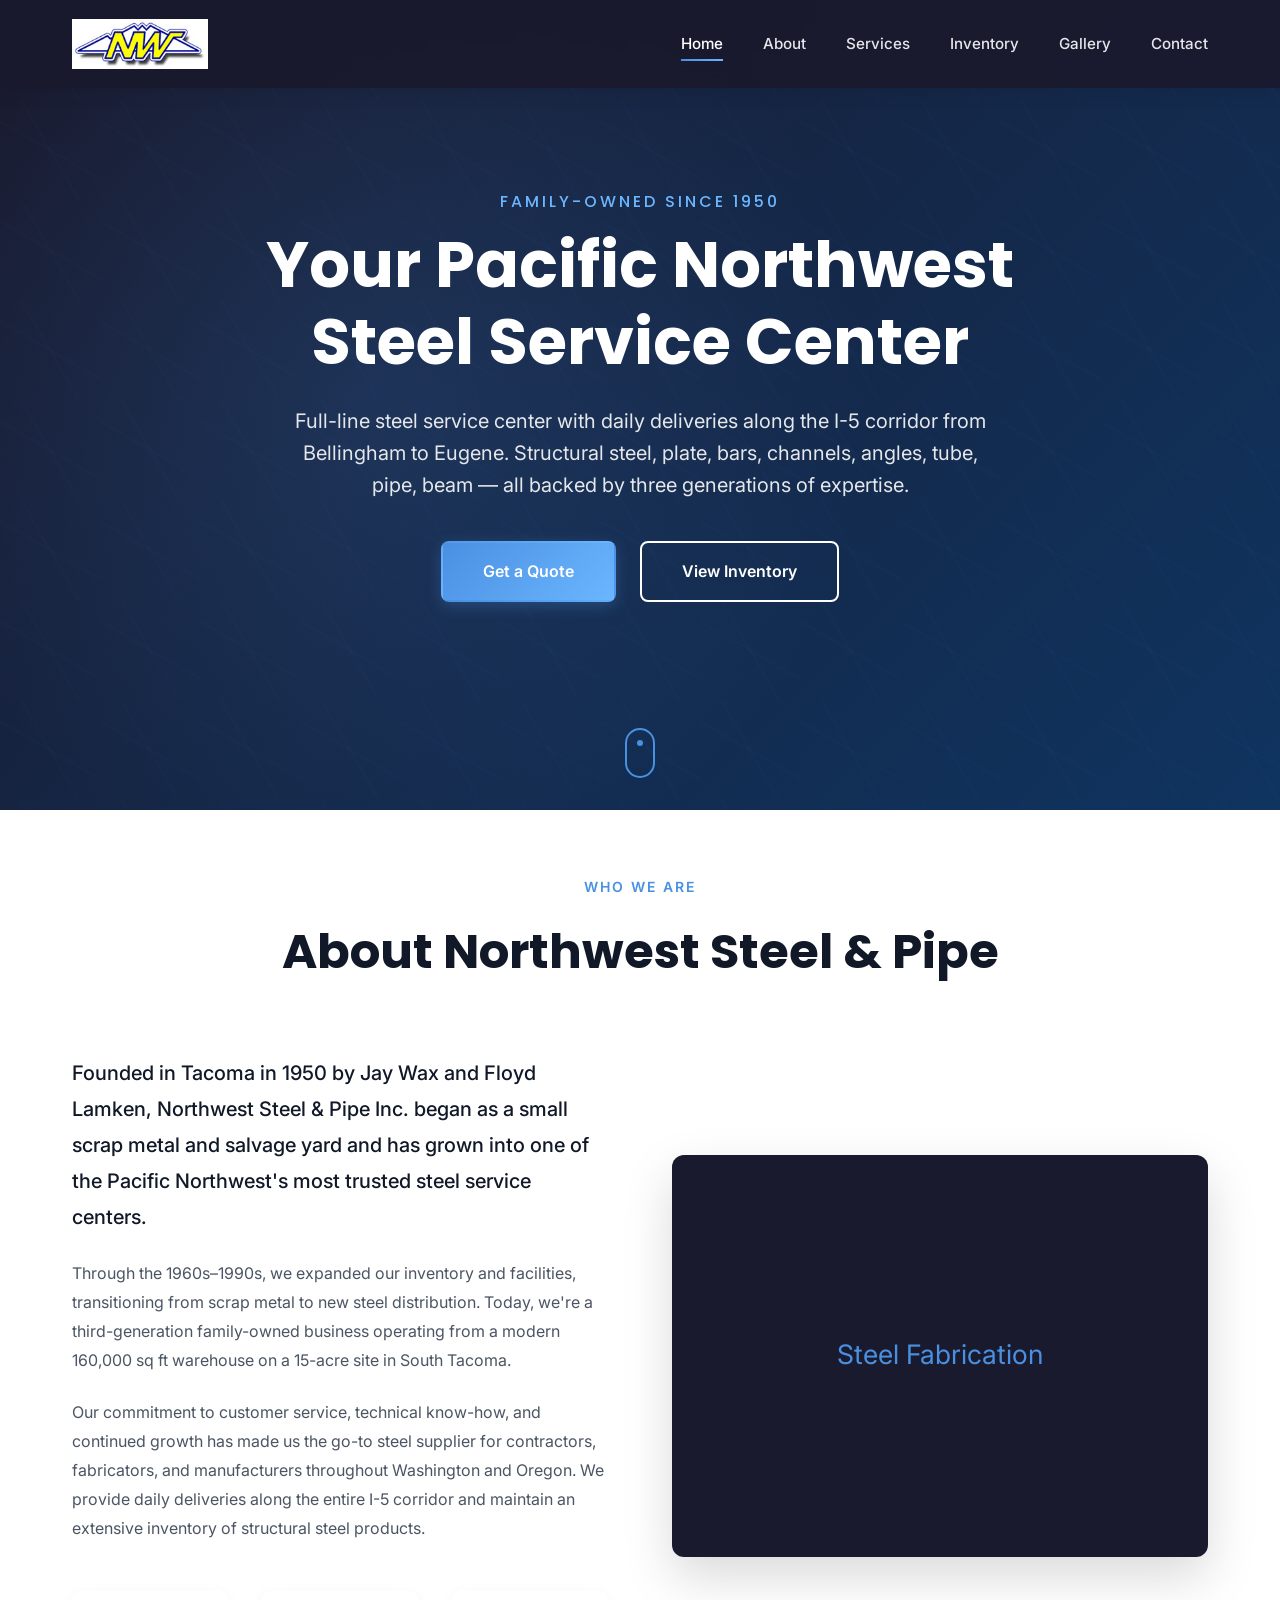
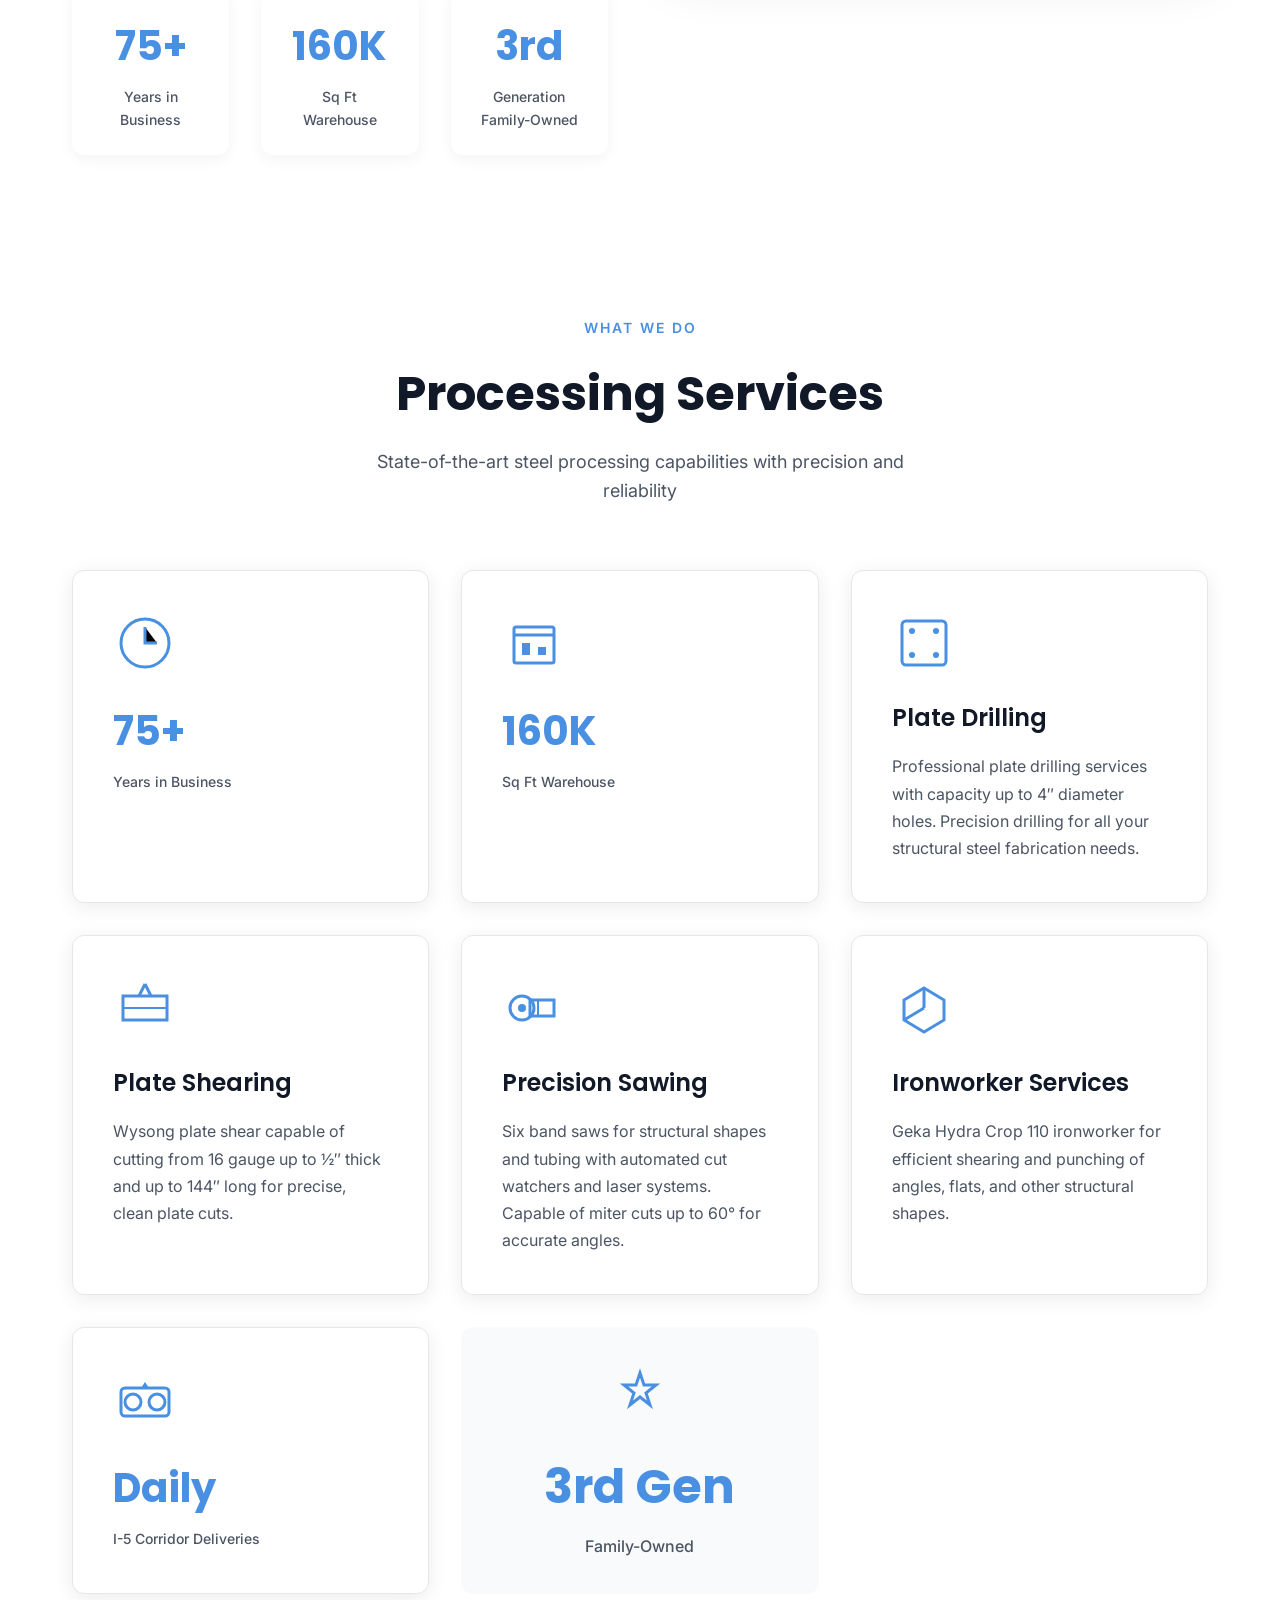
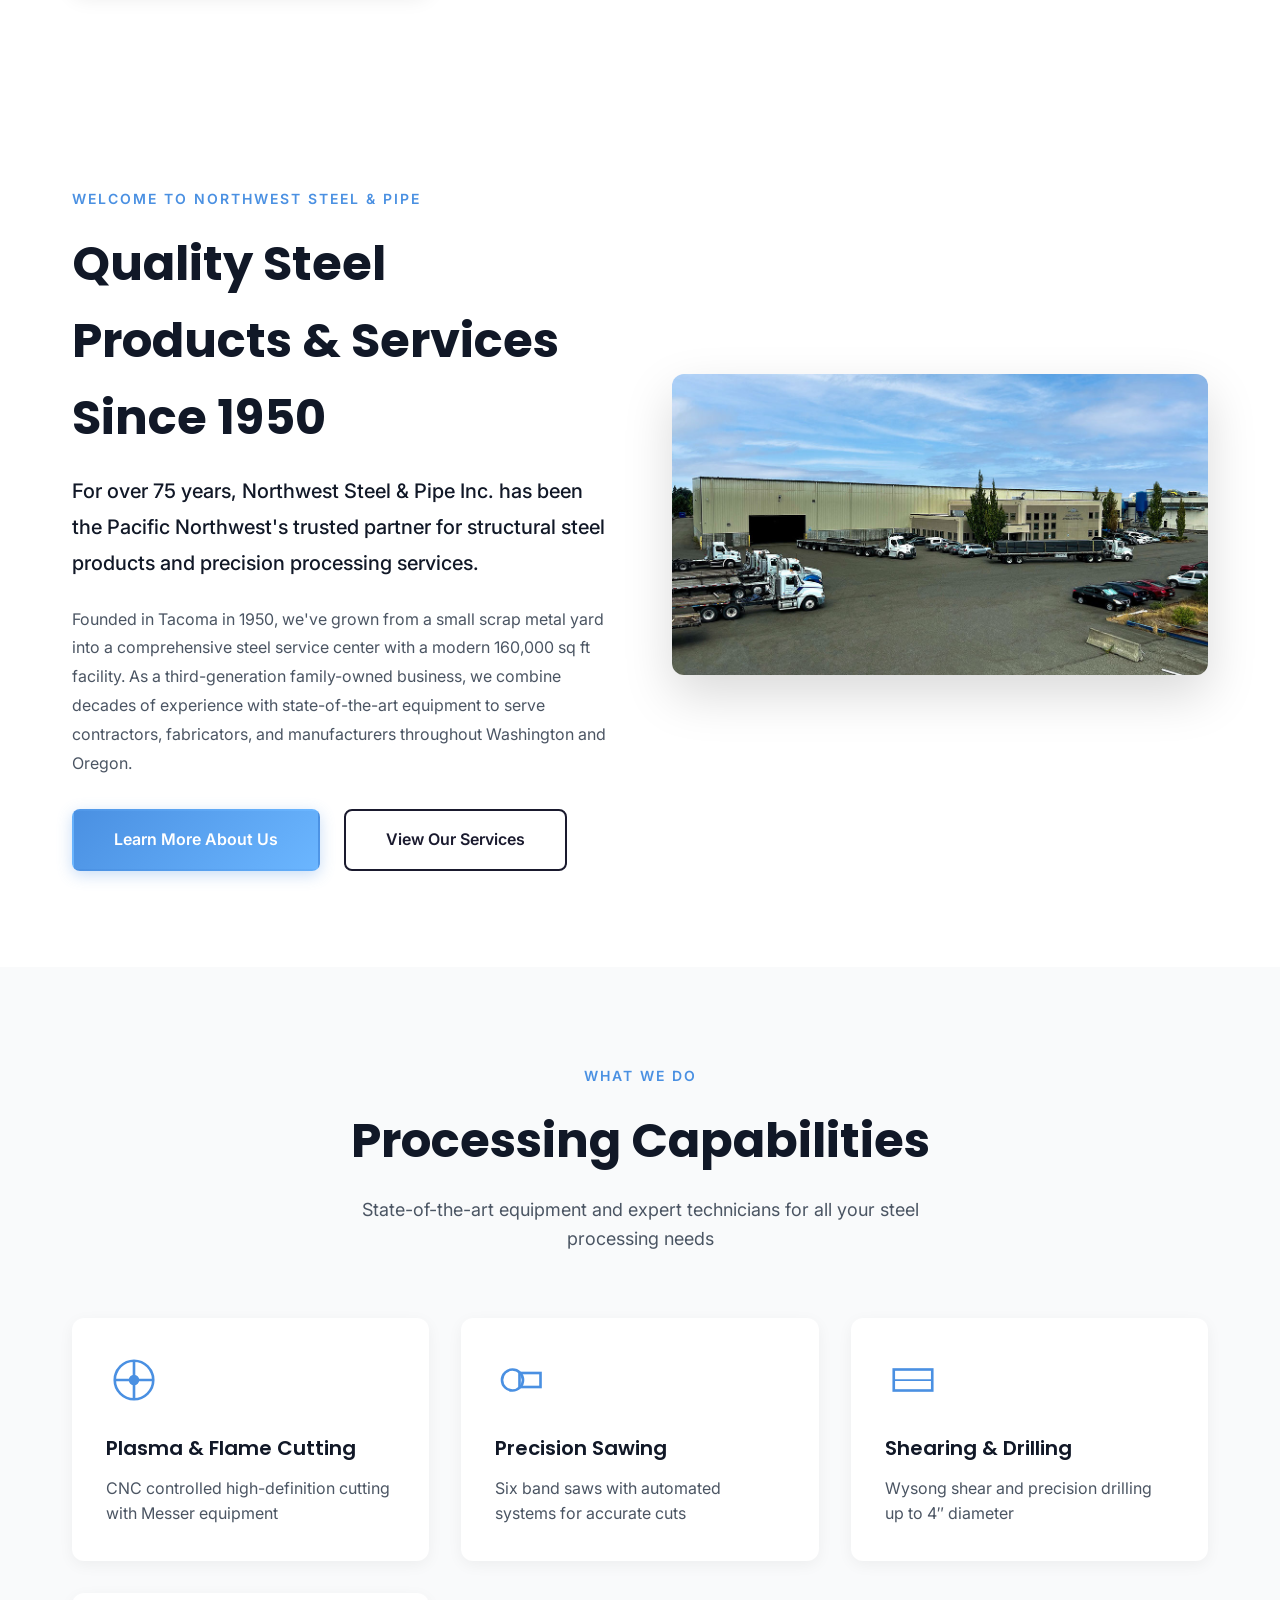
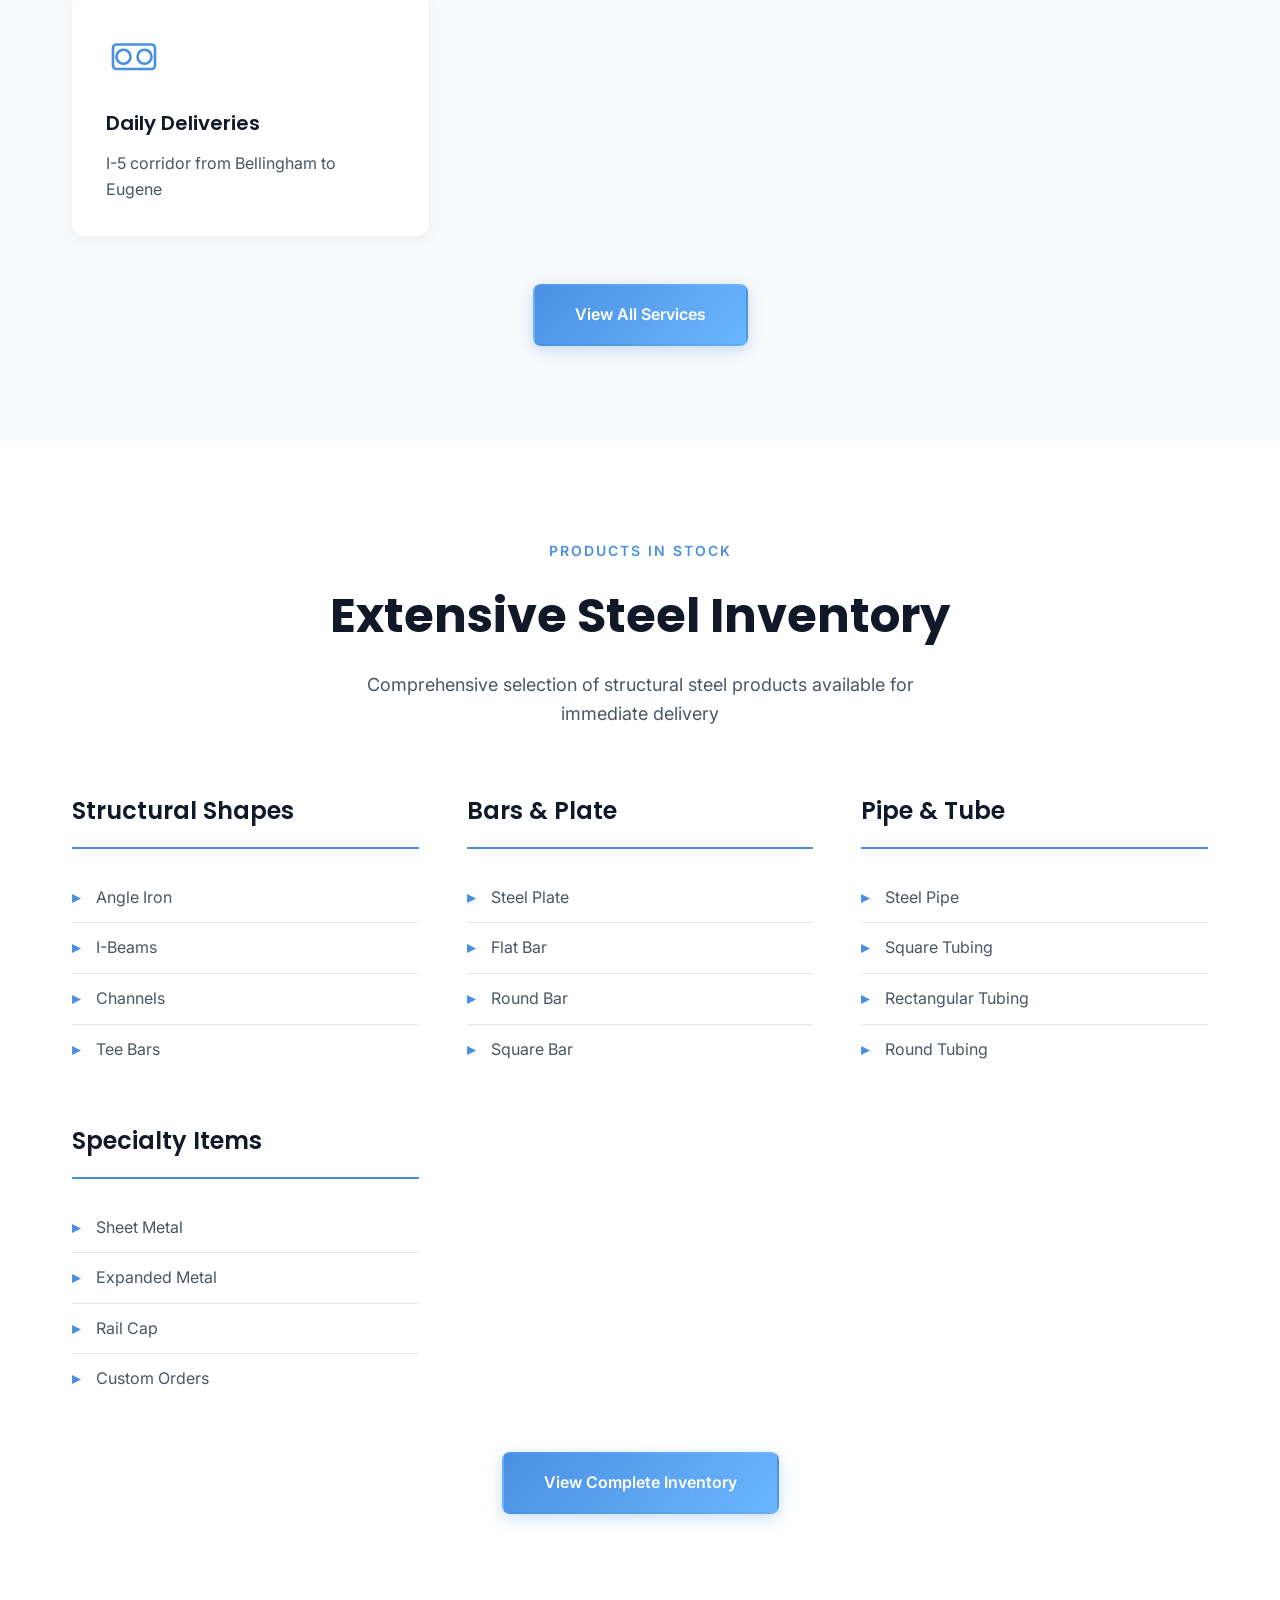
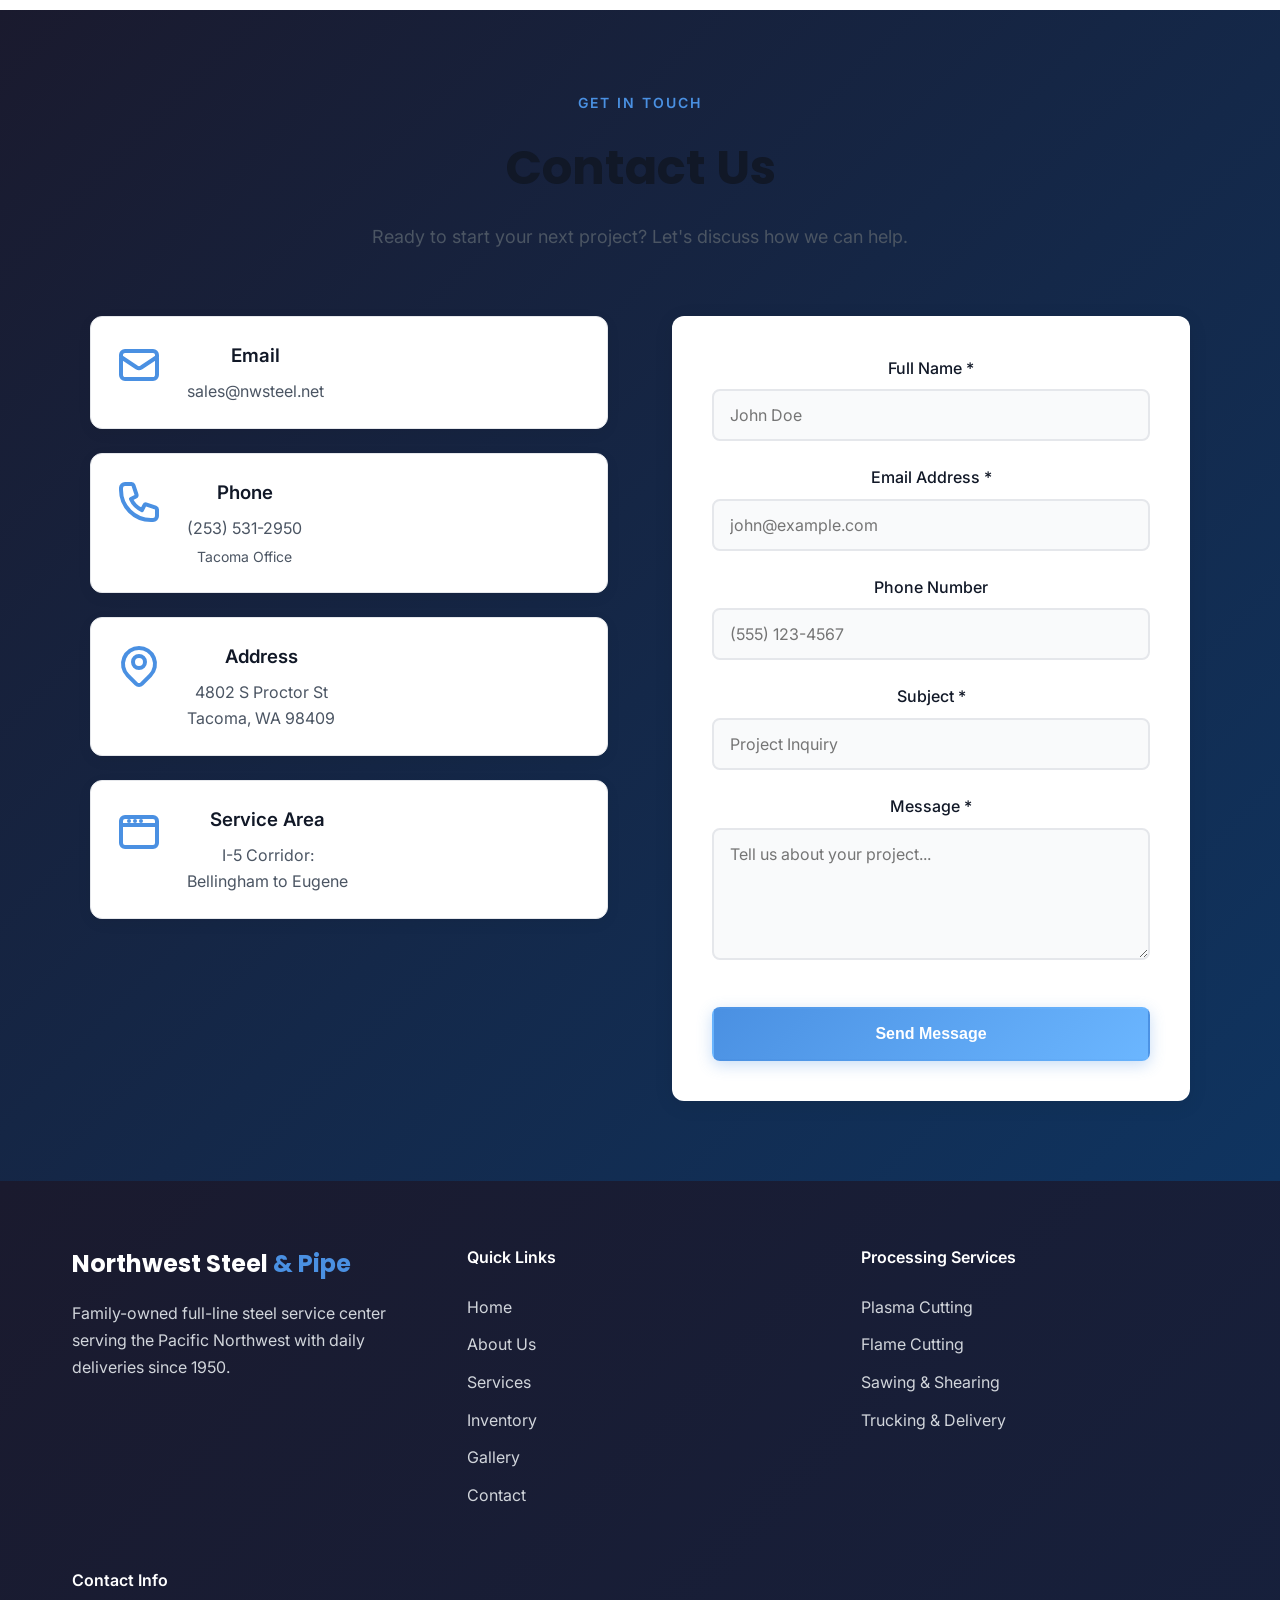
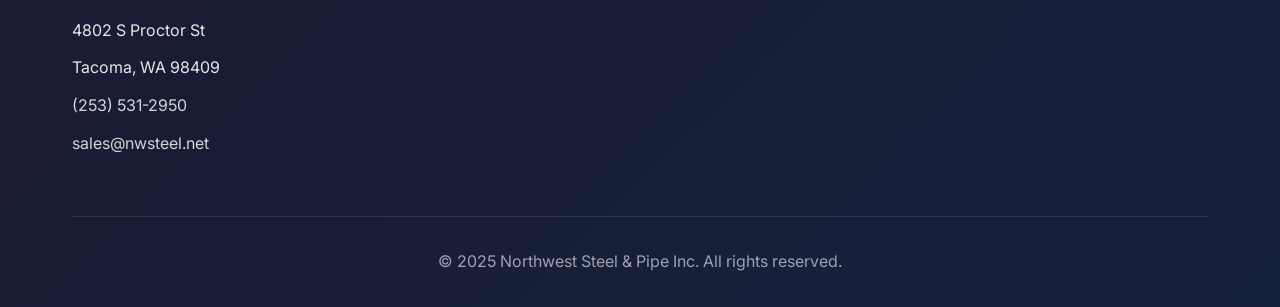
==== commit e8e71d01: "Merge branch 'claude/redesign-nwsteel-website-uy7vi' into gh-pages-temp" ====
--- a/index.html
+++ b/index.html
@@ -286,8 +286,8 @@
         <div class="container">
             <div class="nav-wrapper">
                 <div class="logo">
-                    <a href="#home">
-                        <span class="logo-text">Northwest Steel</span><span class="logo-accent"> & Pipe</span>
+                    <a href="index.html">
+                        <img src="images/northwest steel and pipe logo.jpg" alt="Northwest Steel & Pipe Logo" class="logo-image">
                     </a>
                 </div>
                 <button class="mobile-menu-toggle" id="mobileMenuToggle" aria-label="Toggle menu">
@@ -296,18 +296,19 @@
                     <span></span>
                 </button>
                 <ul class="nav-menu" id="navMenu">
-                    <li><a href="#home" class="nav-link active">Home</a></li>
-                    <li><a href="#about" class="nav-link">About</a></li>
-                    <li><a href="#services" class="nav-link">Services</a></li>
-                    <li><a href="#inventory" class="nav-link">Inventory</a></li>
-                    <li><a href="#contact" class="nav-link">Contact</a></li>
+                    <li><a href="index.html" class="nav-link active">Home</a></li>
+                    <li><a href="about.html" class="nav-link">About</a></li>
+                    <li><a href="services.html" class="nav-link">Services</a></li>
+                    <li><a href="inventory.html" class="nav-link">Inventory</a></li>
+                    <li><a href="gallery.html" class="nav-link">Gallery</a></li>
+                    <li><a href="contact.html" class="nav-link">Contact</a></li>
                 </ul>
             </div>
         </div>
     </nav>
 
     <!-- Hero Section -->
-    <section id="home" class="hero">
+    <section id="home" class="hero hero-large">
         <div class="hero-overlay"></div>
         <div class="container">
             <div class="hero-content">
@@ -320,8 +321,8 @@
                     Structural steel, plate, bars, channels, angles, tube, pipe, beam — all backed by three generations of expertise.
                 </p>
                 <div class="hero-cta">
-                    <a href="#contact" class="btn btn-primary">Get a Quote</a>
-                    <a href="#inventory" class="btn btn-secondary">View Inventory</a>
+                    <a href="contact.html" class="btn btn-primary">Get a Quote</a>
+                    <a href="inventory.html" class="btn btn-secondary">View Inventory</a>
                 </div>
             </div>
         </div>
@@ -330,8 +331,8 @@
         </div>
     </section>
 
-    <!-- About Section -->
-    <section id="about" class="about">
+    <!-- Quick Stats Section -->
+    <section class="quick-stats">
         <div class="container">
             <div class="section-header">
                 <span class="section-label">Who We Are</span>
@@ -397,30 +398,24 @@
                 <div class="service-card">
                     <div class="service-icon" aria-hidden="true">
                         <svg viewBox="0 0 64 64" xmlns="http://www.w3.org/2000/svg">
-                            <circle cx="32" cy="32" r="22" stroke="currentColor" stroke-width="3" fill="none"/>
-                            <path d="M32 10 L32 54 M10 32 L54 32" stroke="currentColor" stroke-width="3"/>
-                            <circle cx="32" cy="32" r="6" fill="currentColor"/>
-                        </svg>
-                    </div>
-                    <h3 class="service-title">High Definition Plasma Cutting</h3>
-                    <p class="service-description">
-                        CNC controlled high-definition plasma and flame cutting with beveling capabilities.
-                        We work from .dwg/.dxf files and prints with multiple Messer cutting machines.
-                    </p>
+                            <circle cx="32" cy="32" r="24" stroke="currentColor" stroke-width="3" fill="none"/>
+                            <path d="M32 16 L32 32 L44 32" stroke="currentColor" stroke-width="3"/>
+                        </svg>
+                    </div>
+                    <h3 class="stat-number">75+</h3>
+                    <p class="stat-label">Years in Business</p>
                 </div>
                 <div class="service-card">
                     <div class="service-icon" aria-hidden="true">
                         <svg viewBox="0 0 64 64" xmlns="http://www.w3.org/2000/svg">
-                            <path d="M12 32 L52 32 M22 22 L32 32 L22 42" stroke="currentColor" stroke-width="3" fill="none" stroke-linecap="round" stroke-linejoin="round"/>
-                            <circle cx="44" cy="20" r="4" fill="currentColor"/>
-                            <circle cx="44" cy="44" r="4" fill="currentColor"/>
-                        </svg>
-                    </div>
-                    <h3 class="service-title">Flame Cutting</h3>
-                    <p class="service-description">
-                        Precision flame cutting services using advanced Messer equipment with
-                        plasma and flame torches for accurate cuts on heavy plate materials.
-                    </p>
+                            <rect x="12" y="16" width="40" height="36" stroke="currentColor" stroke-width="3" fill="none" rx="2"/>
+                            <line x1="12" y1="24" x2="52" y2="24" stroke="currentColor" stroke-width="3"/>
+                            <rect x="20" y="32" width="8" height="12" fill="currentColor"/>
+                            <rect x="36" y="36" width="8" height="8" fill="currentColor"/>
+                        </svg>
+                    </div>
+                    <h3 class="stat-number">160K</h3>
+                    <p class="stat-label">Sq Ft Warehouse</p>
                 </div>
                 <div class="service-card">
                     <div class="service-icon" aria-hidden="true">
@@ -490,85 +485,169 @@
                             <path d="M32 14 L36 20 L28 20 Z" fill="currentColor"/>
                         </svg>
                     </div>
-                    <h3 class="service-title">Trucking & Delivery</h3>
-                    <p class="service-description">
-                        Daily deliveries along the I-5 corridor from Bellingham to Eugene, including
-                        Tacoma, Seattle, Everett, Olympia, Portland, Vancouver, and all points between.
-                    </p>
+                    <h3 class="stat-number">Daily</h3>
+                    <p class="stat-label">I-5 Corridor Deliveries</p>
+                </div>
+                <div class="stat-card">
+                    <div class="stat-icon">
+                        <svg viewBox="0 0 64 64" xmlns="http://www.w3.org/2000/svg">
+                            <path d="M32 12 L36 24 L48 24 L38 32 L42 44 L32 36 L22 44 L26 32 L16 24 L28 24 Z" stroke="currentColor" stroke-width="3" fill="none"/>
+                        </svg>
+                    </div>
+                    <h3 class="stat-number">3rd Gen</h3>
+                    <p class="stat-label">Family-Owned</p>
                 </div>
             </div>
         </div>
     </section>
 
-    <!-- Inventory Section -->
-    <section id="inventory" class="inventory">
+    <!-- Welcome Section -->
+    <section class="welcome">
+        <div class="container">
+            <div class="welcome-content">
+                <div class="welcome-text">
+                    <span class="section-label">Welcome to Northwest Steel & Pipe</span>
+                    <h2 class="section-title">Quality Steel Products & Services Since 1950</h2>
+                    <p class="lead">
+                        For over 75 years, Northwest Steel & Pipe Inc. has been the Pacific Northwest's trusted
+                        partner for structural steel products and precision processing services.
+                    </p>
+                    <p>
+                        Founded in Tacoma in 1950, we've grown from a small scrap metal yard into a comprehensive
+                        steel service center with a modern 160,000 sq ft facility. As a third-generation family-owned
+                        business, we combine decades of experience with state-of-the-art equipment to serve contractors,
+                        fabricators, and manufacturers throughout Washington and Oregon.
+                    </p>
+                    <div class="welcome-actions">
+                        <a href="about.html" class="btn btn-primary">Learn More About Us</a>
+                        <a href="services.html" class="btn btn-outline">View Our Services</a>
+                    </div>
+                </div>
+                <div class="welcome-image">
+                    <img src="images/northwest steel and pipe (1).jpg"
+                         alt="Northwest Steel & Pipe warehouse interior with steel inventory"
+                         class="featured-image">
+                </div>
+            </div>
+        </div>
+    </section>
+
+    <!-- Services Preview -->
+    <section class="services-preview">
+        <div class="container">
+            <div class="section-header">
+                <span class="section-label">What We Do</span>
+                <h2 class="section-title">Processing Capabilities</h2>
+                <p class="section-description">
+                    State-of-the-art equipment and expert technicians for all your steel processing needs
+                </p>
+            </div>
+            <div class="preview-grid">
+                <div class="preview-card">
+                    <div class="preview-icon">
+                        <svg viewBox="0 0 64 64" xmlns="http://www.w3.org/2000/svg">
+                            <circle cx="32" cy="32" r="22" stroke="currentColor" stroke-width="3" fill="none"/>
+                            <path d="M32 10 L32 54 M10 32 L54 32" stroke="currentColor" stroke-width="3"/>
+                            <circle cx="32" cy="32" r="6" fill="currentColor"/>
+                        </svg>
+                    </div>
+                    <h3>Plasma & Flame Cutting</h3>
+                    <p>CNC controlled high-definition cutting with Messer equipment</p>
+                </div>
+                <div class="preview-card">
+                    <div class="preview-icon">
+                        <svg viewBox="0 0 64 64" xmlns="http://www.w3.org/2000/svg">
+                            <circle cx="20" cy="32" r="12" stroke="currentColor" stroke-width="3" fill="none"/>
+                            <rect x="28" y="24" width="24" height="16" stroke="currentColor" stroke-width="3" fill="none"/>
+                        </svg>
+                    </div>
+                    <h3>Precision Sawing</h3>
+                    <p>Six band saws with automated systems for accurate cuts</p>
+                </div>
+                <div class="preview-card">
+                    <div class="preview-icon">
+                        <svg viewBox="0 0 64 64" xmlns="http://www.w3.org/2000/svg">
+                            <rect x="10" y="20" width="44" height="24" stroke="currentColor" stroke-width="3" fill="none"/>
+                            <line x1="10" y1="32" x2="54" y2="32" stroke="currentColor" stroke-width="2"/>
+                        </svg>
+                    </div>
+                    <h3>Shearing & Drilling</h3>
+                    <p>Wysong shear and precision drilling up to 4″ diameter</p>
+                </div>
+                <div class="preview-card">
+                    <div class="preview-icon">
+                        <svg viewBox="0 0 64 64" xmlns="http://www.w3.org/2000/svg">
+                            <rect x="8" y="20" width="48" height="28" rx="4" stroke="currentColor" stroke-width="3" fill="none"/>
+                            <circle cx="20" cy="34" r="8" stroke="currentColor" stroke-width="3" fill="none"/>
+                            <circle cx="44" cy="34" r="8" stroke="currentColor" stroke-width="3" fill="none"/>
+                        </svg>
+                    </div>
+                    <h3>Daily Deliveries</h3>
+                    <p>I-5 corridor from Bellingham to Eugene</p>
+                </div>
+            </div>
+            <div class="preview-cta">
+                <a href="services.html" class="btn btn-primary">View All Services</a>
+            </div>
+        </div>
+    </section>
+
+    <!-- Inventory Preview -->
+    <section class="inventory-preview">
         <div class="container">
             <div class="section-header">
                 <span class="section-label">Products In Stock</span>
-                <h2 class="section-title">Steel Inventory</h2>
+                <h2 class="section-title">Extensive Steel Inventory</h2>
                 <p class="section-description">
                     Comprehensive selection of structural steel products available for immediate delivery
                 </p>
             </div>
-            <div class="inventory-grid">
-                <div class="inventory-category">
+            <div class="inventory-highlights">
+                <div class="inventory-column">
                     <h3>Structural Shapes</h3>
-                    <ul class="inventory-list">
+                    <ul>
                         <li>Angle Iron</li>
-                        <li>I-Beams (Wide Flange)</li>
+                        <li>I-Beams</li>
                         <li>Channels</li>
                         <li>Tee Bars</li>
                     </ul>
                 </div>
-                <div class="inventory-category">
-                    <h3>Bars & Rounds</h3>
-                    <ul class="inventory-list">
+                <div class="inventory-column">
+                    <h3>Bars & Plate</h3>
+                    <ul>
+                        <li>Steel Plate</li>
                         <li>Flat Bar</li>
                         <li>Round Bar</li>
                         <li>Square Bar</li>
-                        <li>Rebar</li>
                     </ul>
                 </div>
-                <div class="inventory-category">
-                    <h3>Plate & Sheet</h3>
-                    <ul class="inventory-list">
-                        <li>Steel Plate</li>
-                        <li>Sheet Metal</li>
-                        <li>Coil</li>
-                        <li>Expanded Metal</li>
-                    </ul>
-                </div>
-                <div class="inventory-category">
+                <div class="inventory-column">
                     <h3>Pipe & Tube</h3>
-                    <ul class="inventory-list">
-                        <li>Steel Pipe (Schedule 40/80)</li>
+                    <ul>
+                        <li>Steel Pipe</li>
                         <li>Square Tubing</li>
                         <li>Rectangular Tubing</li>
                         <li>Round Tubing</li>
                     </ul>
                 </div>
-                <div class="inventory-category">
+                <div class="inventory-column">
                     <h3>Specialty Items</h3>
-                    <ul class="inventory-list">
+                    <ul>
+                        <li>Sheet Metal</li>
+                        <li>Expanded Metal</li>
                         <li>Rail Cap</li>
-                        <li>Grating</li>
-                        <li>Custom Cut Pieces</li>
-                        <li>Special Orders</li>
+                        <li>Custom Orders</li>
                     </ul>
                 </div>
             </div>
-            <div class="inventory-cta">
-                <p class="inventory-note">
-                    Can't find what you're looking for? We offer special ordering and custom fabrication services.
-                    Contact us for a complete product catalog or to discuss your specific needs.
-                </p>
-                <a href="#contact" class="btn btn-primary">Request Product Catalog</a>
+            <div class="preview-cta">
+                <a href="inventory.html" class="btn btn-primary">View Complete Inventory</a>
             </div>
         </div>
     </section>
 
-    <!-- Contact Section -->
-    <section id="contact" class="contact">
+    <!-- CTA Section -->
+    <section class="cta-section">
         <div class="container">
             <div class="section-header">
                 <span class="section-label">Get In Touch</span>
@@ -673,20 +752,21 @@
                 <div class="footer-section">
                     <h4>Quick Links</h4>
                     <ul class="footer-links">
-                        <li><a href="#home">Home</a></li>
-                        <li><a href="#about">About Us</a></li>
-                        <li><a href="#services">Services</a></li>
-                        <li><a href="#inventory">Inventory</a></li>
-                        <li><a href="#contact">Contact</a></li>
+                        <li><a href="index.html">Home</a></li>
+                        <li><a href="about.html">About Us</a></li>
+                        <li><a href="services.html">Services</a></li>
+                        <li><a href="inventory.html">Inventory</a></li>
+                        <li><a href="gallery.html">Gallery</a></li>
+                        <li><a href="contact.html">Contact</a></li>
                     </ul>
                 </div>
                 <div class="footer-section">
                     <h4>Processing Services</h4>
                     <ul class="footer-links">
-                        <li><a href="#services">Plasma Cutting</a></li>
-                        <li><a href="#services">Flame Cutting</a></li>
-                        <li><a href="#services">Sawing & Shearing</a></li>
-                        <li><a href="#services">Trucking & Delivery</a></li>
+                        <li><a href="services.html">Plasma Cutting</a></li>
+                        <li><a href="services.html">Flame Cutting</a></li>
+                        <li><a href="services.html">Sawing & Shearing</a></li>
+                        <li><a href="services.html">Trucking & Delivery</a></li>
                     </ul>
                 </div>
                 <div class="footer-section">
--- a/styles.css
+++ b/styles.css
@@ -320,6 +320,32 @@
     transform: translateY(-2px);
 }
 
+/* Secondary button variant for light backgrounds */
+.btn-secondary-dark {
+    background: transparent;
+    color: var(--primary-dark);
+    border-color: var(--primary-dark);
+}
+
+.btn-secondary-dark:hover {
+    background-color: var(--primary-dark);
+    color: var(--white);
+    transform: translateY(-2px);
+}
+
+/* Alternative secondary button for light backgrounds */
+.btn-outline-primary {
+    background: transparent;
+    color: var(--accent-blue);
+    border-color: var(--accent-blue);
+}
+
+.btn-outline-primary:hover {
+    background-color: var(--accent-blue);
+    color: var(--white);
+    transform: translateY(-2px);
+}
+
 /* ===========================
    Section Styles
    =========================== */
@@ -370,7 +396,12 @@
     display: grid;
     grid-template-columns: 1fr 1fr;
     gap: 4rem;
-    align-items: center;
+    align-items: start;
+}
+
+.about-image {
+    position: sticky;
+    top: 100px;
 }
 
 .about-text .lead {
@@ -1329,3 +1360,884 @@
 .mb-2 { margin-bottom: 1rem; }
 .mb-3 { margin-bottom: 1.5rem; }
 .mb-4 { margin-bottom: 2rem; }
+
+/* ===========================
+   Multi-Page Specific Styles
+   =========================== */
+
+/* Page Header */
+.page-header {
+    background: linear-gradient(135deg, var(--primary-dark) 0%, var(--primary-medium) 100%);
+    padding: 8rem 0 4rem;
+    margin-top: 72px;
+    text-align: center;
+}
+
+.page-header h1 {
+    font-family: var(--font-heading);
+    font-size: clamp(2.5rem, 5vw, 3.5rem);
+    font-weight: 700;
+    color: var(--white);
+    margin-bottom: 1rem;
+}
+
+.page-header p {
+    font-size: 1.25rem;
+    color: var(--gray-200);
+    max-width: 700px;
+    margin: 0 auto;
+}
+
+/* Hero Large (Home Page) */
+.hero-large {
+    min-height: 90vh;
+}
+
+/* Quick Stats Section (Home) */
+.quick-stats {
+    padding: 4rem 0;
+    background-color: var(--white);
+}
+
+.stats-grid {
+    display: grid;
+    grid-template-columns: repeat(auto-fit, minmax(250px, 1fr));
+    gap: 2rem;
+}
+
+.stat-card {
+    text-align: center;
+    padding: 2rem;
+    background: var(--gray-50);
+    border-radius: 12px;
+    transition: all var(--transition-normal);
+    border: 2px solid transparent;
+}
+
+.stat-card:hover {
+    background: white;
+    border-color: var(--accent-blue);
+    box-shadow: 0 8px 30px rgba(74, 144, 226, 0.15);
+    transform: translateY(-5px);
+}
+
+.stat-icon {
+    width: 64px;
+    height: 64px;
+    margin: 0 auto 1.5rem;
+    color: var(--accent-blue);
+}
+
+.stat-icon svg {
+    width: 100%;
+    height: 100%;
+}
+
+.stat-card .stat-number {
+    font-family: var(--font-heading);
+    font-size: 3rem;
+    font-weight: 700;
+    color: var(--accent-blue);
+    display: block;
+    margin-bottom: 0.5rem;
+}
+
+.stat-card .stat-label {
+    font-size: 1rem;
+    color: var(--gray-600);
+    font-weight: 500;
+}
+
+/* Welcome Section (Home) */
+.welcome {
+    padding: 6rem 0;
+    background-color: var(--white);
+}
+
+.welcome-content {
+    display: grid;
+    grid-template-columns: 1fr 1fr;
+    gap: 4rem;
+    align-items: center;
+}
+
+.welcome-text .lead {
+    font-size: 1.25rem;
+    font-weight: 500;
+    color: var(--gray-900);
+    margin-bottom: 1.5rem;
+}
+
+.welcome-text p {
+    color: var(--gray-600);
+    margin-bottom: 1.5rem;
+    line-height: 1.8;
+}
+
+.welcome-actions {
+    display: flex;
+    gap: 1.5rem;
+    margin-top: 2rem;
+    flex-wrap: wrap;
+}
+
+.welcome-image {
+    position: relative;
+}
+
+.featured-image {
+    width: 100%;
+    height: auto;
+    border-radius: 12px;
+    box-shadow: 0 20px 50px rgba(0, 0, 0, 0.15);
+    transition: transform var(--transition-normal);
+}
+
+.featured-image:hover {
+    transform: scale(1.02);
+}
+
+/* Services Preview (Home) */
+.services-preview {
+    padding: 6rem 0;
+    background-color: var(--gray-50);
+}
+
+.preview-grid {
+    display: grid;
+    grid-template-columns: repeat(auto-fit, minmax(280px, 1fr));
+    gap: 2rem;
+    margin-bottom: 3rem;
+}
+
+.preview-card {
+    background: white;
+    padding: 2rem;
+    border-radius: 12px;
+    box-shadow: 0 4px 15px rgba(0, 0, 0, 0.05);
+    transition: all var(--transition-normal);
+    border: 2px solid transparent;
+}
+
+.preview-card:hover {
+    border-color: var(--accent-blue);
+    transform: translateY(-5px);
+    box-shadow: 0 8px 25px rgba(74, 144, 226, 0.15);
+}
+
+.preview-icon {
+    width: 56px;
+    height: 56px;
+    margin-bottom: 1.5rem;
+    color: var(--accent-blue);
+}
+
+.preview-icon svg {
+    width: 100%;
+    height: 100%;
+}
+
+.preview-card h3 {
+    font-family: var(--font-heading);
+    font-size: 1.25rem;
+    font-weight: 600;
+    color: var(--gray-900);
+    margin-bottom: 0.75rem;
+}
+
+.preview-card p {
+    color: var(--gray-600);
+    line-height: 1.6;
+}
+
+.preview-cta {
+    text-align: center;
+}
+
+/* Inventory Preview (Home) */
+.inventory-preview {
+    padding: 6rem 0;
+    background-color: var(--white);
+}
+
+.inventory-highlights {
+    display: grid;
+    grid-template-columns: repeat(auto-fit, minmax(250px, 1fr));
+    gap: 3rem;
+    margin-bottom: 3rem;
+}
+
+.inventory-column h3 {
+    font-family: var(--font-heading);
+    font-size: 1.5rem;
+    font-weight: 600;
+    color: var(--gray-900);
+    margin-bottom: 1.5rem;
+    padding-bottom: 1rem;
+    border-bottom: 2px solid var(--accent-blue);
+}
+
+.inventory-column ul {
+    list-style: none;
+}
+
+.inventory-column li {
+    padding: 0.75rem 0;
+    color: var(--gray-600);
+    border-bottom: 1px solid var(--gray-200);
+    position: relative;
+    padding-left: 1.5rem;
+}
+
+.inventory-column li:last-child {
+    border-bottom: none;
+}
+
+.inventory-column li::before {
+    content: '▸';
+    position: absolute;
+    left: 0;
+    color: var(--accent-blue);
+    font-weight: bold;
+}
+
+/* CTA Section */
+.cta-section {
+    padding: 5rem 0;
+    background: linear-gradient(135deg, var(--primary-dark) 0%, var(--primary-light) 100%);
+    text-align: center;
+}
+
+.cta-content h2 {
+    font-family: var(--font-heading);
+    font-size: clamp(2rem, 4vw, 3rem);
+    font-weight: 700;
+    color: var(--white);
+    margin-bottom: 1rem;
+}
+
+.cta-content p {
+    font-size: 1.25rem;
+    color: var(--gray-200);
+    margin-bottom: 2.5rem;
+}
+
+.cta-buttons {
+    display: flex;
+    gap: 1.5rem;
+    justify-content: center;
+    flex-wrap: wrap;
+}
+
+.btn-large {
+    padding: 1.25rem 3rem;
+    font-size: 1.125rem;
+}
+
+.btn-outline {
+    background: transparent;
+    color: var(--primary-dark);
+    border: 2px solid var(--primary-dark);
+}
+
+.btn-outline:hover {
+    background: var(--primary-dark);
+    color: var(--white);
+}
+
+/* Timeline Section (About Page) */
+.timeline-section {
+    padding: 6rem 0;
+    background-color: var(--white);
+}
+
+.timeline {
+    max-width: 800px;
+    margin: 0 auto;
+    position: relative;
+    padding-left: 3rem;
+}
+
+.timeline::before {
+    content: '';
+    position: absolute;
+    left: 0;
+    top: 0;
+    bottom: 0;
+    width: 3px;
+    background: linear-gradient(180deg, var(--accent-blue) 0%, var(--accent-light) 100%);
+}
+
+.timeline-item {
+    position: relative;
+    margin-bottom: 3rem;
+    padding-left: 2rem;
+}
+
+.timeline-item::before {
+    content: '';
+    position: absolute;
+    left: -3.5rem;
+    top: 0;
+    width: 16px;
+    height: 16px;
+    background: var(--accent-blue);
+    border: 3px solid white;
+    border-radius: 50%;
+    box-shadow: 0 0 0 4px var(--gray-50);
+}
+
+.timeline-year {
+    display: inline-block;
+    background: var(--accent-blue);
+    color: white;
+    padding: 0.5rem 1rem;
+    border-radius: 20px;
+    font-weight: 600;
+    font-size: 0.875rem;
+    margin-bottom: 1rem;
+}
+
+.timeline-content h3 {
+    font-family: var(--font-heading);
+    font-size: 1.5rem;
+    font-weight: 600;
+    color: var(--gray-900);
+    margin-bottom: 0.75rem;
+}
+
+.timeline-content p {
+    color: var(--gray-600);
+    line-height: 1.7;
+}
+
+/* Values Section (About Page) */
+.values-section {
+    padding: 6rem 0;
+    background-color: var(--gray-50);
+}
+
+.values-grid {
+    display: grid;
+    grid-template-columns: repeat(auto-fit, minmax(280px, 1fr));
+    gap: 2rem;
+}
+
+.value-card {
+    background: white;
+    padding: 2.5rem;
+    border-radius: 12px;
+    box-shadow: 0 4px 15px rgba(0, 0, 0, 0.05);
+    text-align: center;
+    transition: all var(--transition-normal);
+    border: 2px solid transparent;
+}
+
+.value-card:hover {
+    border-color: var(--accent-blue);
+    transform: translateY(-5px);
+    box-shadow: 0 8px 25px rgba(74, 144, 226, 0.15);
+}
+
+.value-icon {
+    width: 64px;
+    height: 64px;
+    margin: 0 auto 1.5rem;
+    color: var(--accent-blue);
+}
+
+.value-icon svg {
+    width: 100%;
+    height: 100%;
+}
+
+.value-card h3 {
+    font-family: var(--font-heading);
+    font-size: 1.5rem;
+    font-weight: 600;
+    color: var(--gray-900);
+    margin-bottom: 1rem;
+}
+
+.value-card p {
+    color: var(--gray-600);
+    line-height: 1.7;
+}
+
+/* Process Section (Services Page) */
+.process-section {
+    padding: 6rem 0;
+    background-color: var(--gray-50);
+}
+
+.process-grid {
+    display: grid;
+    grid-template-columns: repeat(auto-fit, minmax(250px, 1fr));
+    gap: 2rem;
+}
+
+.process-step {
+    background: white;
+    padding: 2rem;
+    border-radius: 12px;
+    box-shadow: 0 4px 15px rgba(0, 0, 0, 0.05);
+    text-align: center;
+    position: relative;
+    transition: all var(--transition-normal);
+}
+
+.process-step:hover {
+    transform: translateY(-5px);
+    box-shadow: 0 8px 25px rgba(74, 144, 226, 0.15);
+}
+
+.step-number {
+    width: 56px;
+    height: 56px;
+    background: linear-gradient(135deg, var(--accent-blue), var(--accent-light));
+    color: white;
+    border-radius: 50%;
+    display: flex;
+    align-items: center;
+    justify-content: center;
+    font-size: 1.5rem;
+    font-weight: 700;
+    margin: 0 auto 1.5rem;
+}
+
+.process-step h3 {
+    font-family: var(--font-heading);
+    font-size: 1.25rem;
+    font-weight: 600;
+    color: var(--gray-900);
+    margin-bottom: 0.75rem;
+}
+
+.process-step p {
+    color: var(--gray-600);
+    line-height: 1.6;
+}
+
+/* Service Features List */
+.service-features {
+    list-style: none;
+    margin-top: 1.5rem;
+    padding-top: 1.5rem;
+    border-top: 1px solid var(--gray-200);
+}
+
+.service-features li {
+    padding: 0.5rem 0;
+    color: var(--gray-600);
+    position: relative;
+    padding-left: 1.5rem;
+}
+
+.service-features li::before {
+    content: '✓';
+    position: absolute;
+    left: 0;
+    color: var(--accent-blue);
+    font-weight: bold;
+}
+
+/* Inventory Details Section */
+.inventory-details {
+    margin: 4rem 0;
+    padding: 3rem;
+    background: white;
+    border-radius: 12px;
+    box-shadow: 0 4px 20px rgba(0, 0, 0, 0.08);
+}
+
+.detail-section h3 {
+    font-family: var(--font-heading);
+    font-size: 1.75rem;
+    font-weight: 600;
+    color: var(--gray-900);
+    margin-bottom: 1.5rem;
+}
+
+.detail-section p {
+    color: var(--gray-600);
+    margin-bottom: 1.5rem;
+    line-height: 1.7;
+}
+
+.grade-list {
+    list-style: none;
+    display: grid;
+    grid-template-columns: repeat(auto-fit, minmax(280px, 1fr));
+    gap: 1rem;
+}
+
+.grade-list li {
+    padding: 1rem;
+    background: var(--gray-50);
+    border-radius: 8px;
+    color: var(--gray-600);
+}
+
+.grade-list strong {
+    color: var(--accent-blue);
+    font-weight: 600;
+}
+
+/* Features Section (Inventory Page) */
+.features-section {
+    padding: 6rem 0;
+    background-color: var(--gray-50);
+}
+
+.features-grid {
+    display: grid;
+    grid-template-columns: repeat(auto-fit, minmax(280px, 1fr));
+    gap: 2rem;
+}
+
+.feature-card {
+    background: white;
+    padding: 2.5rem;
+    border-radius: 12px;
+    box-shadow: 0 4px 15px rgba(0, 0, 0, 0.05);
+    text-align: center;
+    transition: all var(--transition-normal);
+}
+
+.feature-card:hover {
+    transform: translateY(-5px);
+    box-shadow: 0 8px 25px rgba(74, 144, 226, 0.15);
+}
+
+.feature-icon {
+    width: 64px;
+    height: 64px;
+    margin: 0 auto 1.5rem;
+    color: var(--accent-blue);
+}
+
+.feature-icon svg {
+    width: 100%;
+    height: 100%;
+}
+
+.feature-card h3 {
+    font-family: var(--font-heading);
+    font-size: 1.5rem;
+    font-weight: 600;
+    color: var(--gray-900);
+    margin-bottom: 1rem;
+}
+
+.feature-card p {
+    color: var(--gray-600);
+    line-height: 1.7;
+}
+
+/* Service Area Section (Contact Page) */
+.service-area-section {
+    padding: 6rem 0;
+    background-color: var(--gray-50);
+}
+
+.service-area-grid {
+    display: grid;
+    grid-template-columns: repeat(auto-fit, minmax(280px, 1fr));
+    gap: 3rem;
+}
+
+.area-column h3 {
+    font-family: var(--font-heading);
+    font-size: 1.5rem;
+    font-weight: 600;
+    color: var(--gray-900);
+    margin-bottom: 1.5rem;
+    padding-bottom: 1rem;
+    border-bottom: 2px solid var(--accent-blue);
+}
+
+.area-column ul {
+    list-style: none;
+}
+
+.area-column li {
+    padding: 0.75rem 0;
+    color: var(--gray-600);
+    border-bottom: 1px solid var(--gray-200);
+    position: relative;
+    padding-left: 1.5rem;
+}
+
+.area-column li:last-child {
+    border-bottom: none;
+}
+
+.area-column li::before {
+    content: '▸';
+    position: absolute;
+    left: 0;
+    color: var(--accent-blue);
+    font-weight: bold;
+}
+
+/* Form Enhancements */
+.form-row {
+    display: grid;
+    grid-template-columns: 1fr 1fr;
+    gap: 1.5rem;
+}
+
+.form-group select {
+    width: 100%;
+    padding: 0.875rem 1rem;
+    border: 2px solid var(--gray-200);
+    border-radius: 8px;
+    font-family: var(--font-primary);
+    font-size: 1rem;
+    transition: all var(--transition-fast);
+    background-color: var(--gray-50);
+    cursor: pointer;
+}
+
+.form-group select:focus {
+    outline: none;
+    border-color: var(--accent-blue);
+    background-color: var(--white);
+    box-shadow: 0 0 0 3px rgba(74, 144, 226, 0.1);
+}
+
+.form-note {
+    margin-top: 1rem;
+    font-size: 0.875rem;
+    color: var(--gray-600);
+    text-align: center;
+}
+
+/* Responsive Updates */
+@media (max-width: 968px) {
+    .welcome-content {
+        grid-template-columns: 1fr;
+    }
+
+    .form-row {
+        grid-template-columns: 1fr;
+    }
+
+    .timeline {
+        padding-left: 2rem;
+    }
+
+    .timeline-item::before {
+        left: -2.5rem;
+    }
+}
+
+@media (max-width: 768px) {
+    .page-header {
+        padding: 6rem 0 3rem;
+    }
+
+    .stats-grid,
+    .preview-grid,
+    .values-grid,
+    .process-grid,
+    .features-grid {
+        grid-template-columns: 1fr;
+    }
+
+    .inventory-highlights,
+    .service-area-grid {
+        grid-template-columns: 1fr;
+        gap: 2rem;
+    }
+
+    .welcome-actions {
+        flex-direction: column;
+    }
+
+    .btn-large {
+        width: 100%;
+    }
+}
+
+/* ===========================
+   Gallery Page Styles
+   =========================== */
+
+.gallery-section {
+    padding: 4rem 0;
+    background-color: var(--white);
+}
+
+.gallery-grid {
+    display: grid;
+    grid-template-columns: repeat(auto-fill, minmax(280px, 1fr));
+    gap: 1.5rem;
+}
+
+.gallery-item {
+    position: relative;
+    overflow: hidden;
+    border-radius: 12px;
+    cursor: pointer;
+    aspect-ratio: 4/3;
+    background: var(--gray-100);
+}
+
+.gallery-item img {
+    width: 100%;
+    height: 100%;
+    object-fit: cover;
+    transition: transform var(--transition-slow);
+}
+
+.gallery-item:hover img {
+    transform: scale(1.1);
+}
+
+.gallery-overlay {
+    position: absolute;
+    top: 0;
+    left: 0;
+    right: 0;
+    bottom: 0;
+    background: rgba(26, 26, 46, 0.7);
+    display: flex;
+    align-items: center;
+    justify-content: center;
+    opacity: 0;
+    transition: opacity var(--transition-normal);
+}
+
+.gallery-item:hover .gallery-overlay {
+    opacity: 1;
+}
+
+.gallery-icon {
+    font-size: 3rem;
+    color: var(--white);
+    font-weight: 300;
+}
+
+/* Lightbox Styles */
+.lightbox {
+    display: none;
+    position: fixed;
+    z-index: 9999;
+    top: 0;
+    left: 0;
+    width: 100%;
+    height: 100%;
+    background-color: rgba(0, 0, 0, 0.95);
+    align-items: center;
+    justify-content: center;
+}
+
+.lightbox.active {
+    display: flex;
+}
+
+.lightbox-content {
+    max-width: 90%;
+    max-height: 90%;
+    object-fit: contain;
+    animation: zoomIn 0.3s ease;
+}
+
+@keyframes zoomIn {
+    from {
+        transform: scale(0.8);
+        opacity: 0;
+    }
+    to {
+        transform: scale(1);
+        opacity: 1;
+    }
+}
+
+.lightbox-close {
+    position: absolute;
+    top: 2rem;
+    right: 3rem;
+    font-size: 3rem;
+    color: var(--white);
+    cursor: pointer;
+    transition: color var(--transition-fast);
+    z-index: 10000;
+}
+
+.lightbox-close:hover {
+    color: var(--accent-blue);
+}
+
+.lightbox-nav {
+    position: absolute;
+    top: 50%;
+    width: 100%;
+    display: flex;
+    justify-content: space-between;
+    padding: 0 2rem;
+    transform: translateY(-50%);
+    pointer-events: none;
+}
+
+.lightbox-prev,
+.lightbox-next {
+    background: rgba(26, 26, 46, 0.8);
+    color: var(--white);
+    border: none;
+    font-size: 3rem;
+    padding: 1rem 1.5rem;
+    cursor: pointer;
+    border-radius: 8px;
+    transition: all var(--transition-fast);
+    pointer-events: all;
+}
+
+.lightbox-prev:hover,
+.lightbox-next:hover {
+    background: var(--accent-blue);
+    transform: scale(1.1);
+}
+
+/* Logo Image Styles */
+.logo-image {
+    height: 50px;
+    width: auto;
+    display: block;
+    transition: opacity var(--transition-fast);
+}
+
+.logo-image:hover {
+    opacity: 0.8;
+}
+
+/* Responsive Gallery */
+@media (max-width: 768px) {
+    .gallery-grid {
+        grid-template-columns: repeat(auto-fill, minmax(200px, 1fr));
+        gap: 1rem;
+    }
+
+    .lightbox-close {
+        top: 1rem;
+        right: 1rem;
+        font-size: 2.5rem;
+    }
+
+    .lightbox-prev,
+    .lightbox-next {
+        font-size: 2rem;
+        padding: 0.75rem 1rem;
+    }
+
+    .lightbox-nav {
+        padding: 0 0.5rem;
+    }
+}
+
+@media (max-width: 480px) {
+    .gallery-grid {
+        grid-template-columns: 1fr;
+    }
+}
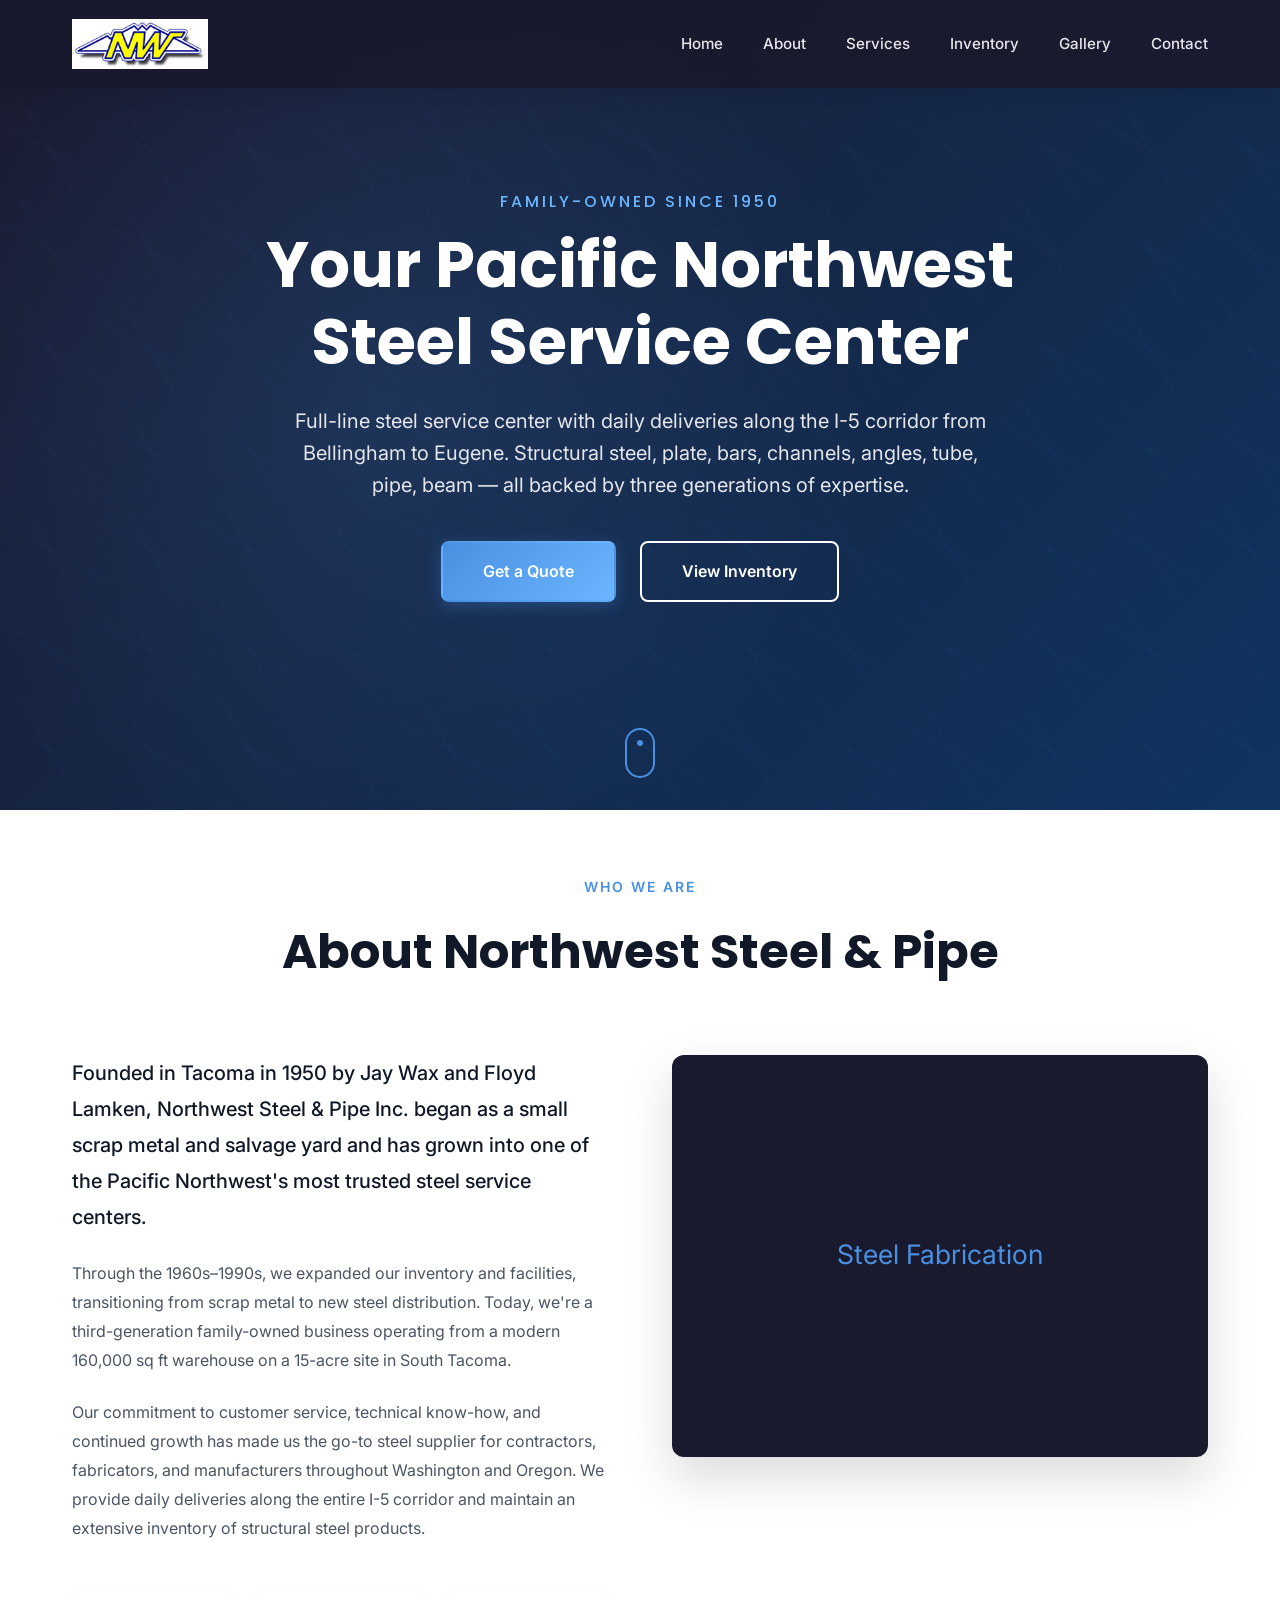
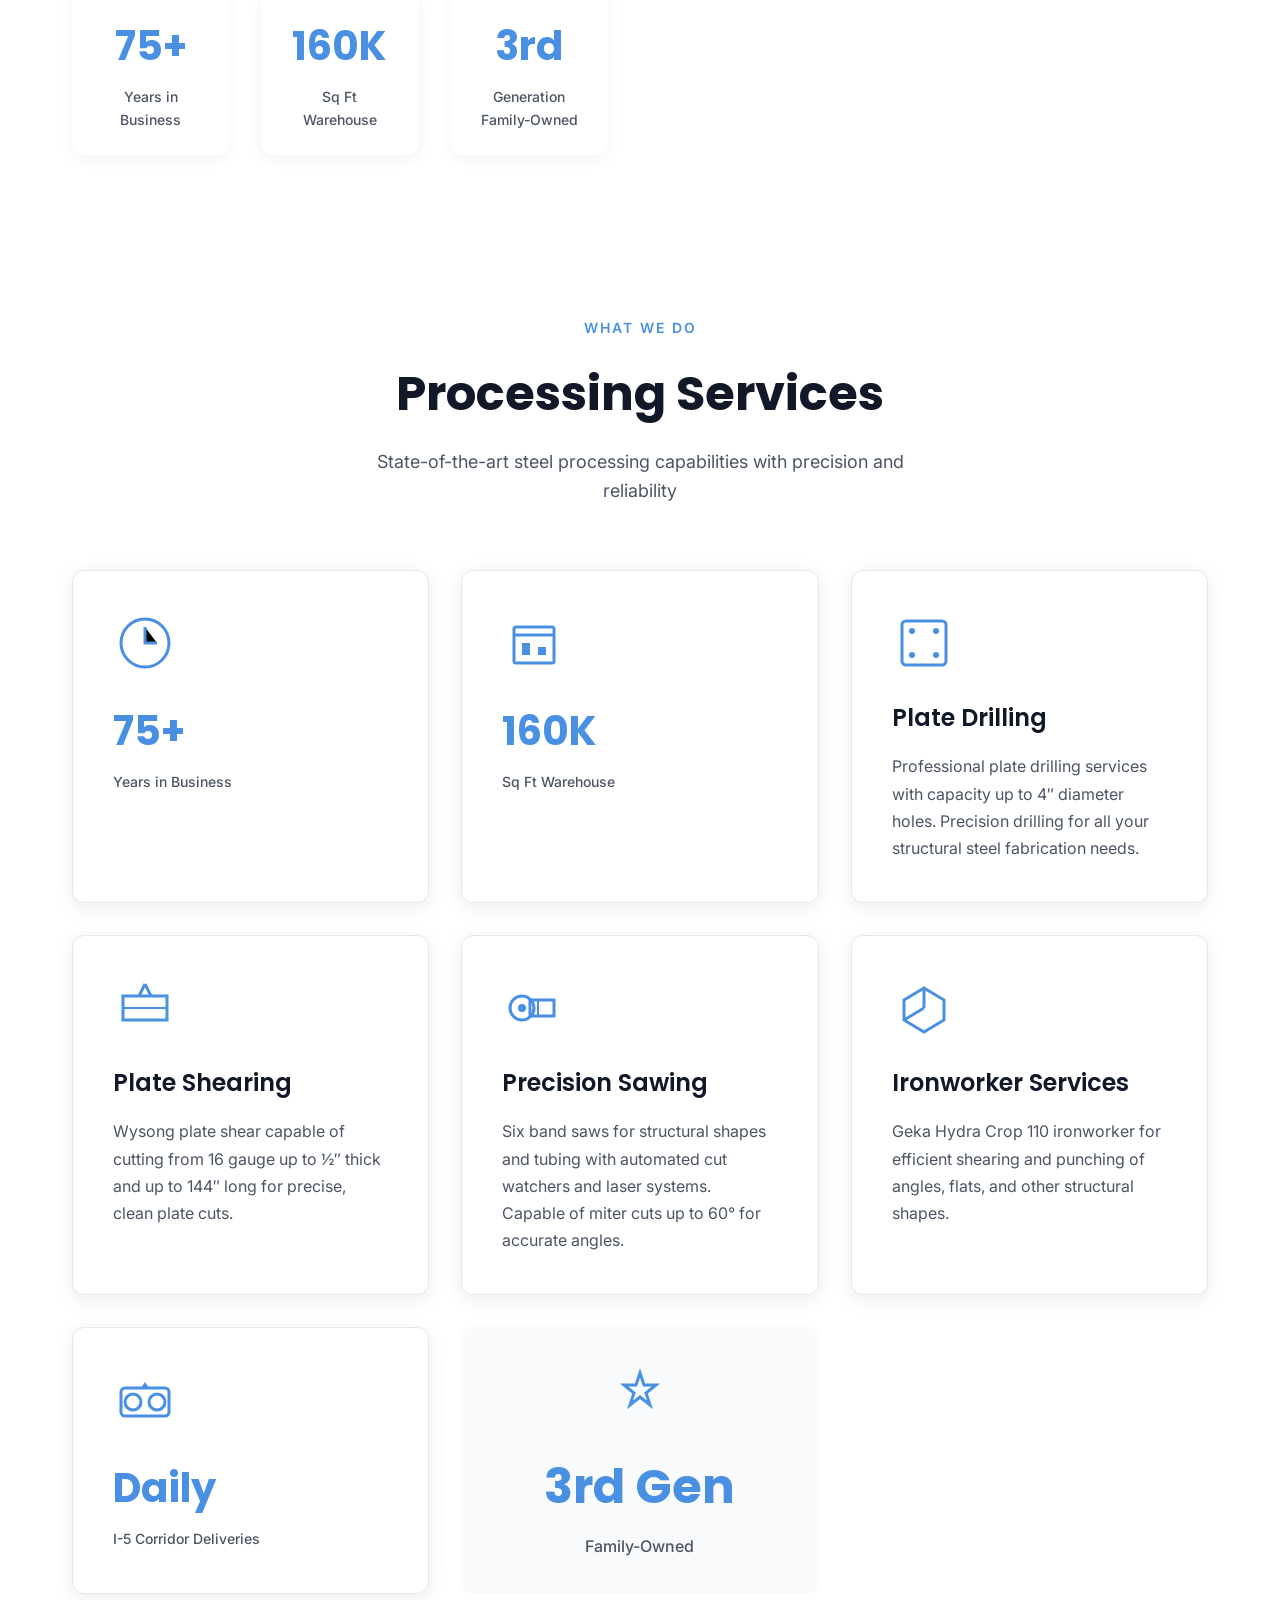
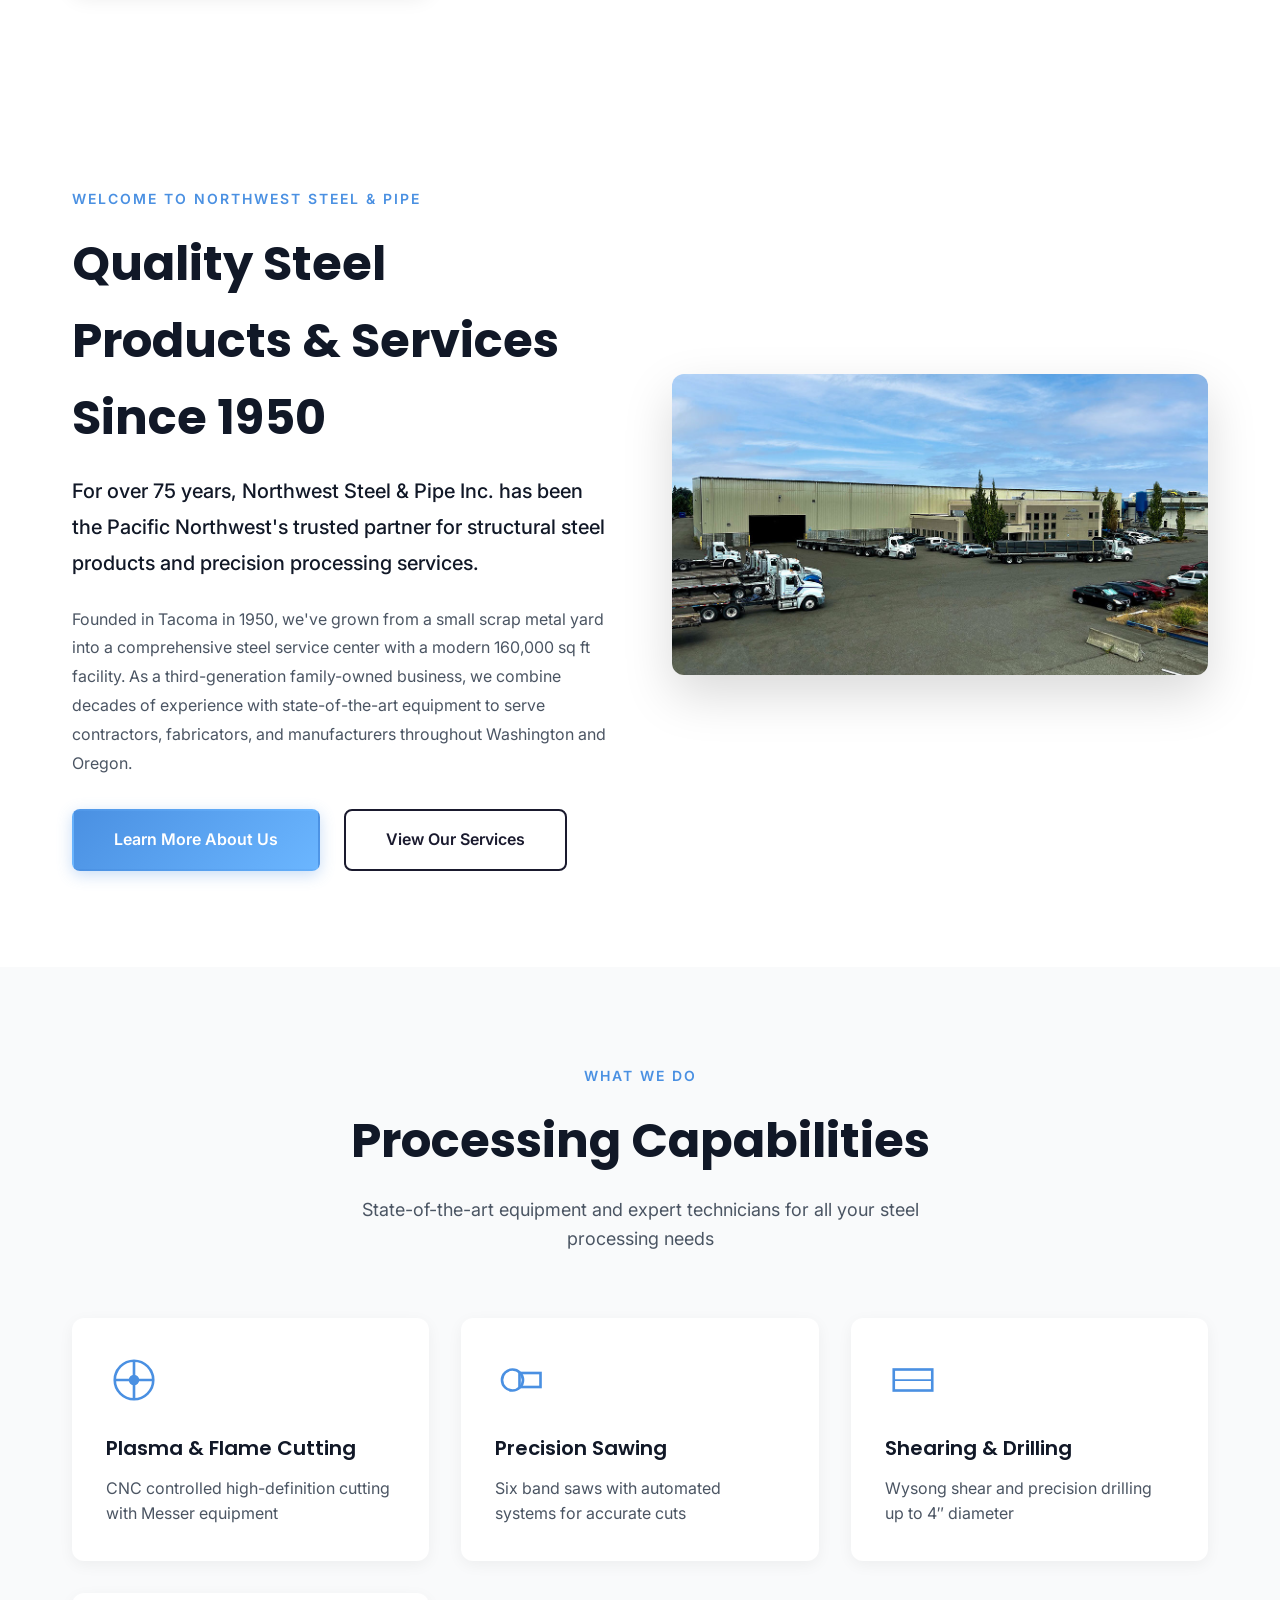
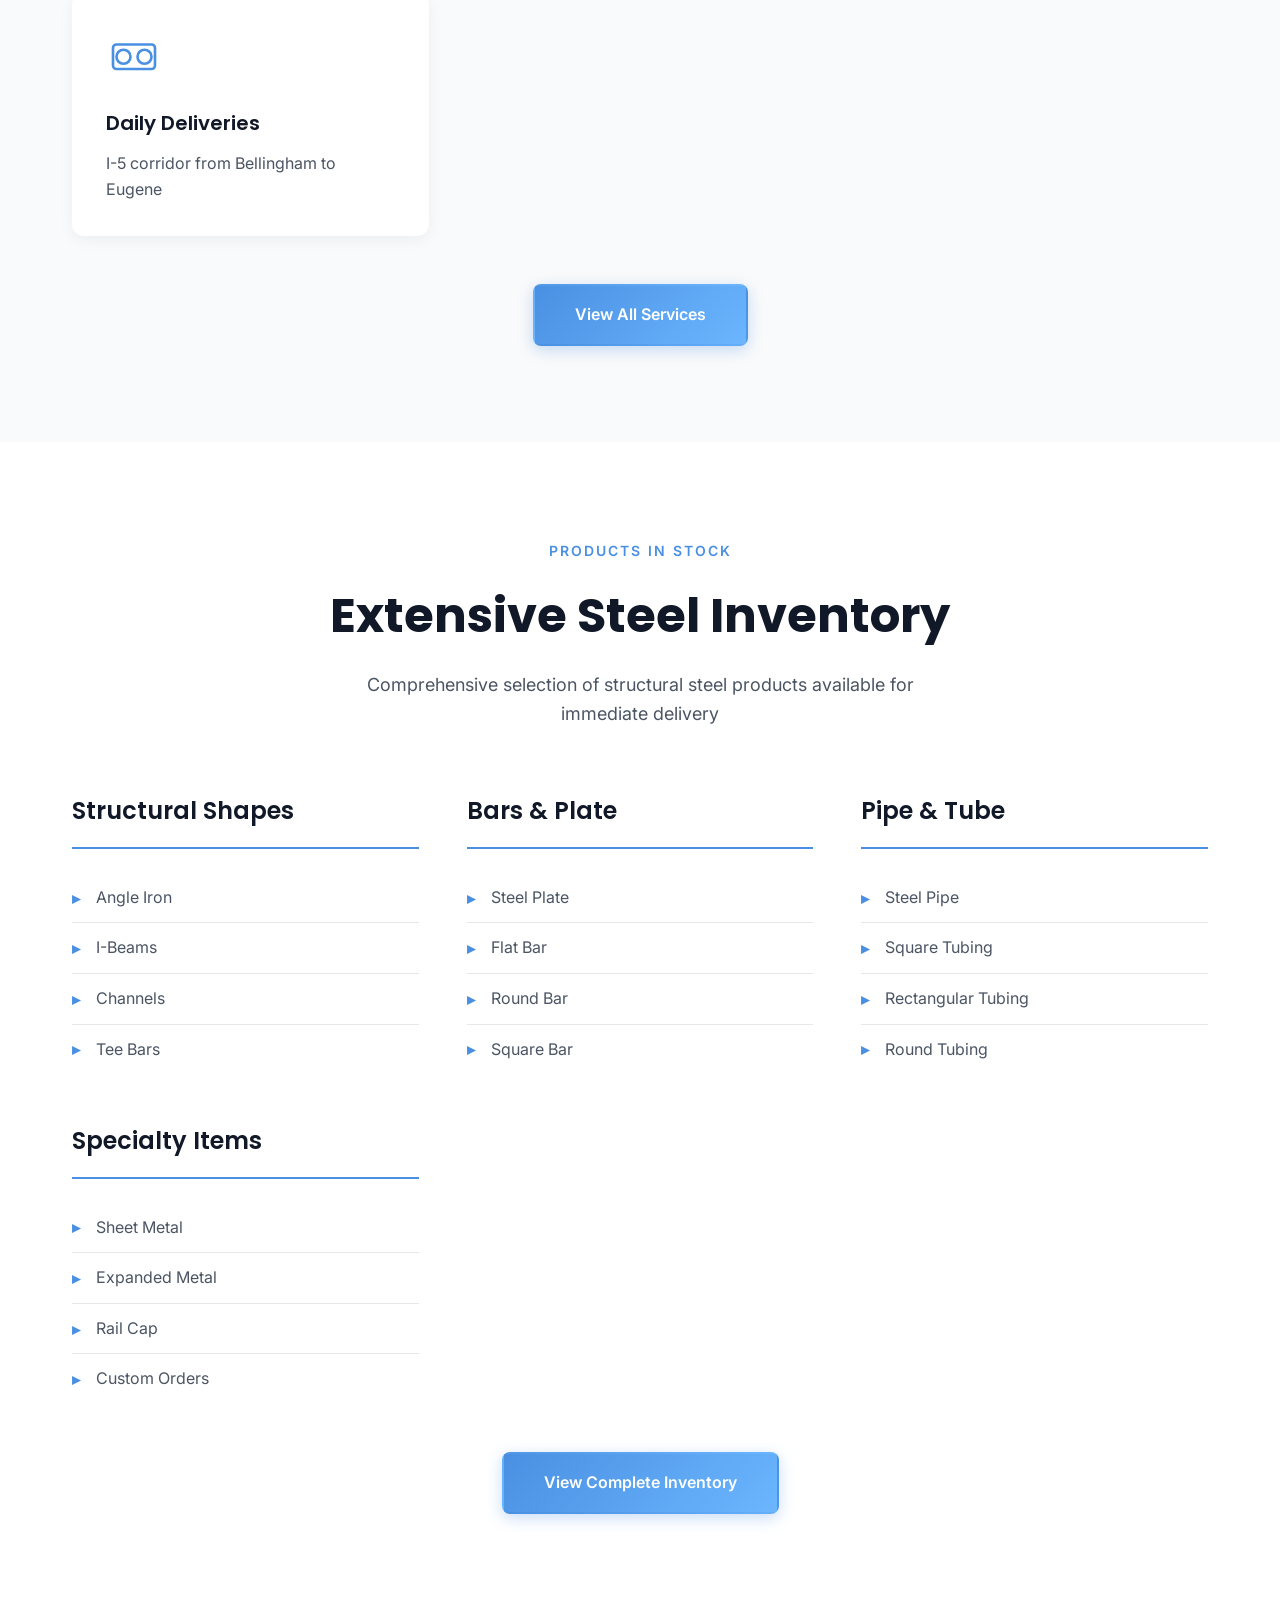
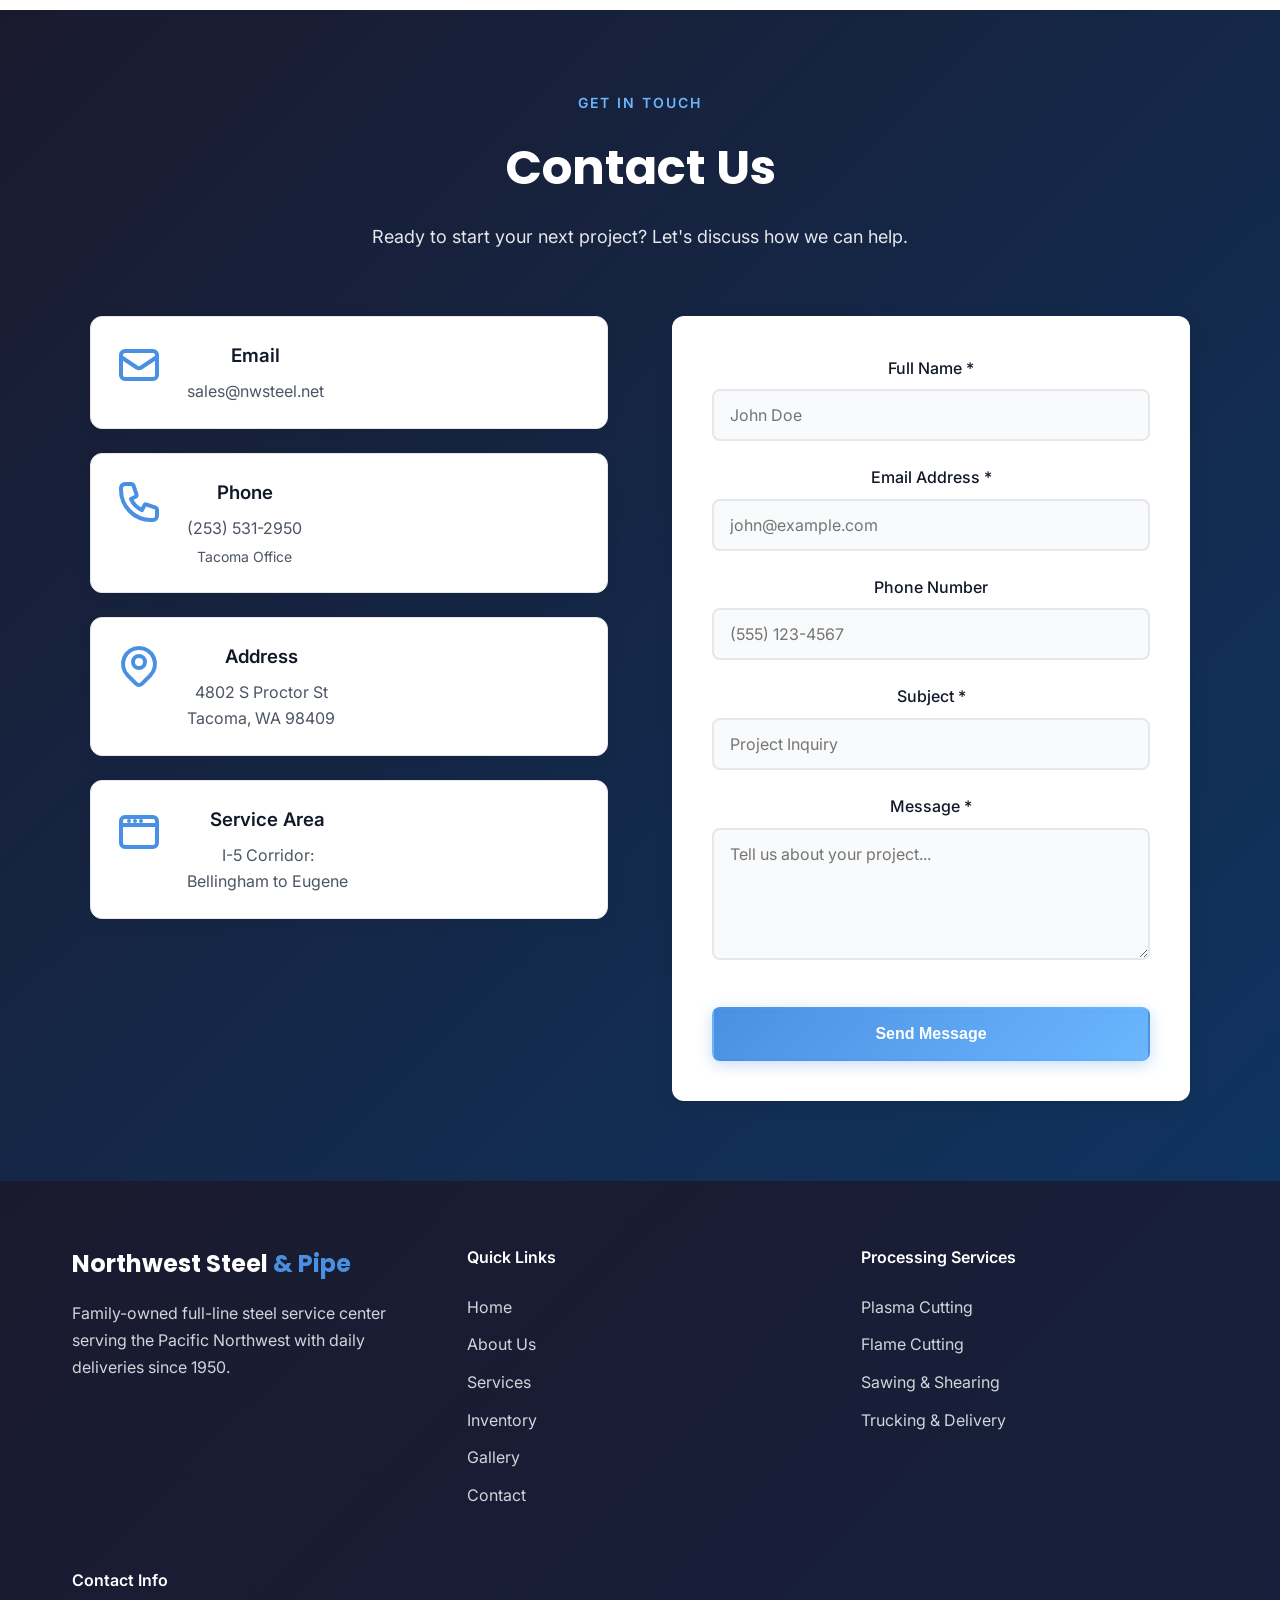
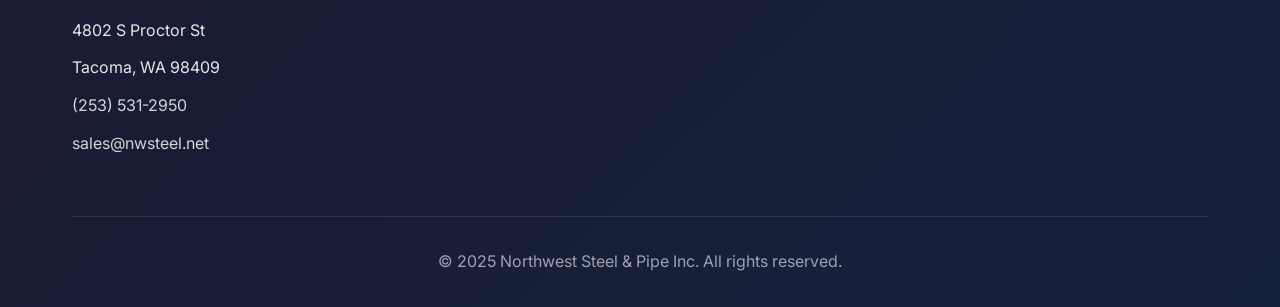
==== commit 643fd99a: "Add comprehensive SEO optimization and accessibility improvements SEO Enhancements: - Add comprehens" ====
--- a/index.html
+++ b/index.html
@@ -282,33 +282,34 @@
 </head>
 <body>
     <!-- Navigation -->
-    <nav class="navbar" id="navbar">
+    <nav class="navbar" id="navbar" role="navigation" aria-label="Main navigation">
         <div class="container">
             <div class="nav-wrapper">
                 <div class="logo">
-                    <a href="index.html">
-                        <img src="images/northwest steel and pipe logo.jpg" alt="Northwest Steel & Pipe Logo" class="logo-image">
+                    <a href="index.html" aria-label="Northwest Steel & Pipe Inc - Home">
+                        <img src="images/northwest steel and pipe logo.jpg" alt="Northwest Steel & Pipe Inc Logo" class="logo-image">
                     </a>
                 </div>
-                <button class="mobile-menu-toggle" id="mobileMenuToggle" aria-label="Toggle menu">
-                    <span></span>
-                    <span></span>
-                    <span></span>
+                <button class="mobile-menu-toggle" id="mobileMenuToggle" aria-label="Toggle navigation menu" aria-expanded="false" aria-controls="navMenu">
+                    <span aria-hidden="true"></span>
+                    <span aria-hidden="true"></span>
+                    <span aria-hidden="true"></span>
                 </button>
-                <ul class="nav-menu" id="navMenu">
-                    <li><a href="index.html" class="nav-link active">Home</a></li>
-                    <li><a href="about.html" class="nav-link">About</a></li>
-                    <li><a href="services.html" class="nav-link">Services</a></li>
-                    <li><a href="inventory.html" class="nav-link">Inventory</a></li>
-                    <li><a href="gallery.html" class="nav-link">Gallery</a></li>
-                    <li><a href="contact.html" class="nav-link">Contact</a></li>
+                <ul class="nav-menu" id="navMenu" role="menu">
+                    <li role="none"><a href="index.html" class="nav-link active" role="menuitem" aria-current="page">Home</a></li>
+                    <li role="none"><a href="about.html" class="nav-link" role="menuitem">About</a></li>
+                    <li role="none"><a href="services.html" class="nav-link" role="menuitem">Services</a></li>
+                    <li role="none"><a href="inventory.html" class="nav-link" role="menuitem">Inventory</a></li>
+                    <li role="none"><a href="gallery.html" class="nav-link" role="menuitem">Gallery</a></li>
+                    <li role="none"><a href="contact.html" class="nav-link" role="menuitem">Contact</a></li>
                 </ul>
             </div>
         </div>
     </nav>
 
     <!-- Hero Section -->
-    <section id="home" class="hero hero-large">
+    <main role="main">
+    <section id="home" class="hero hero-large" aria-label="Hero section">
         <div class="hero-overlay"></div>
         <div class="container">
             <div class="hero-content">
@@ -737,9 +738,10 @@
             </div>
         </div>
     </section>
+    </main>
 
     <!-- Footer -->
-    <footer class="footer">
+    <footer class="footer" role="contentinfo">
         <div class="container">
             <div class="footer-content">
                 <div class="footer-section">
--- a/styles.css
+++ b/styles.css
@@ -400,8 +400,7 @@
 }
 
 .about-image {
-    position: sticky;
-    top: 100px;
+    /* Sticky positioning removed - was causing alignment issues on home page */
 }
 
 .about-text .lead {
@@ -580,8 +579,11 @@
     content: '▸';
     position: absolute;
     left: 0;
+    top: 50%;
+    transform: translateY(-50%);
     color: var(--accent-blue);
     font-weight: bold;
+    line-height: 1;
 }
 
 .inventory-cta {
@@ -997,6 +999,11 @@
         gap: 1rem;
     }
 
+    /* Hide image placeholder on mobile - was causing overlap issues */
+    .about-image {
+        display: none;
+    }
+
     .stat {
         padding: 1.25rem;
     }
@@ -1597,8 +1604,11 @@
     content: '▸';
     position: absolute;
     left: 0;
+    top: 50%;
+    transform: translateY(-50%);
     color: var(--accent-blue);
     font-weight: bold;
+    line-height: 1;
 }
 
 /* CTA Section */
@@ -1606,6 +1616,18 @@
     padding: 5rem 0;
     background: linear-gradient(135deg, var(--primary-dark) 0%, var(--primary-light) 100%);
     text-align: center;
+}
+
+.cta-section .section-label {
+    color: var(--accent-light);
+}
+
+.cta-section .section-title {
+    color: var(--white);
+}
+
+.cta-section .section-description {
+    color: var(--gray-200);
 }
 
 .cta-content h2 {
@@ -1976,8 +1998,11 @@
     content: '▸';
     position: absolute;
     left: 0;
+    top: 50%;
+    transform: translateY(-50%);
     color: var(--accent-blue);
     font-weight: bold;
+    line-height: 1;
 }
 
 /* Form Enhancements */
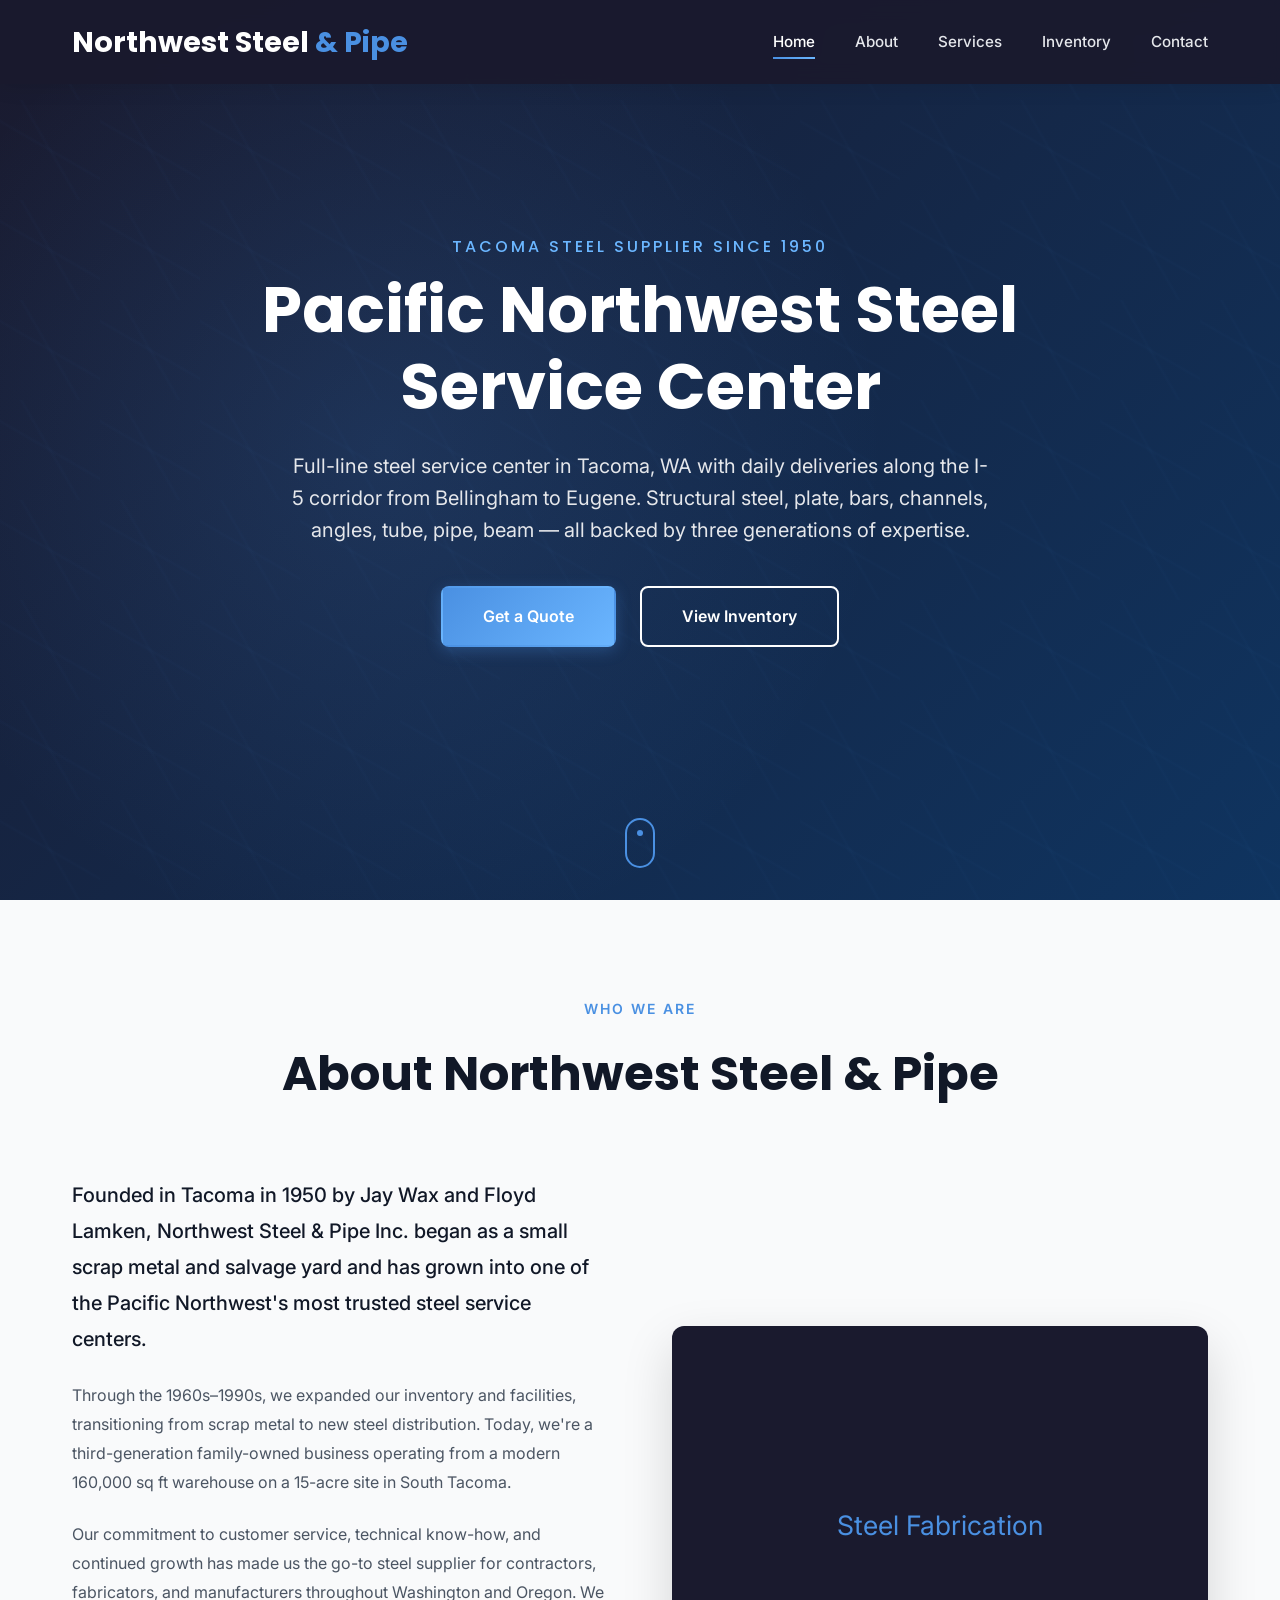
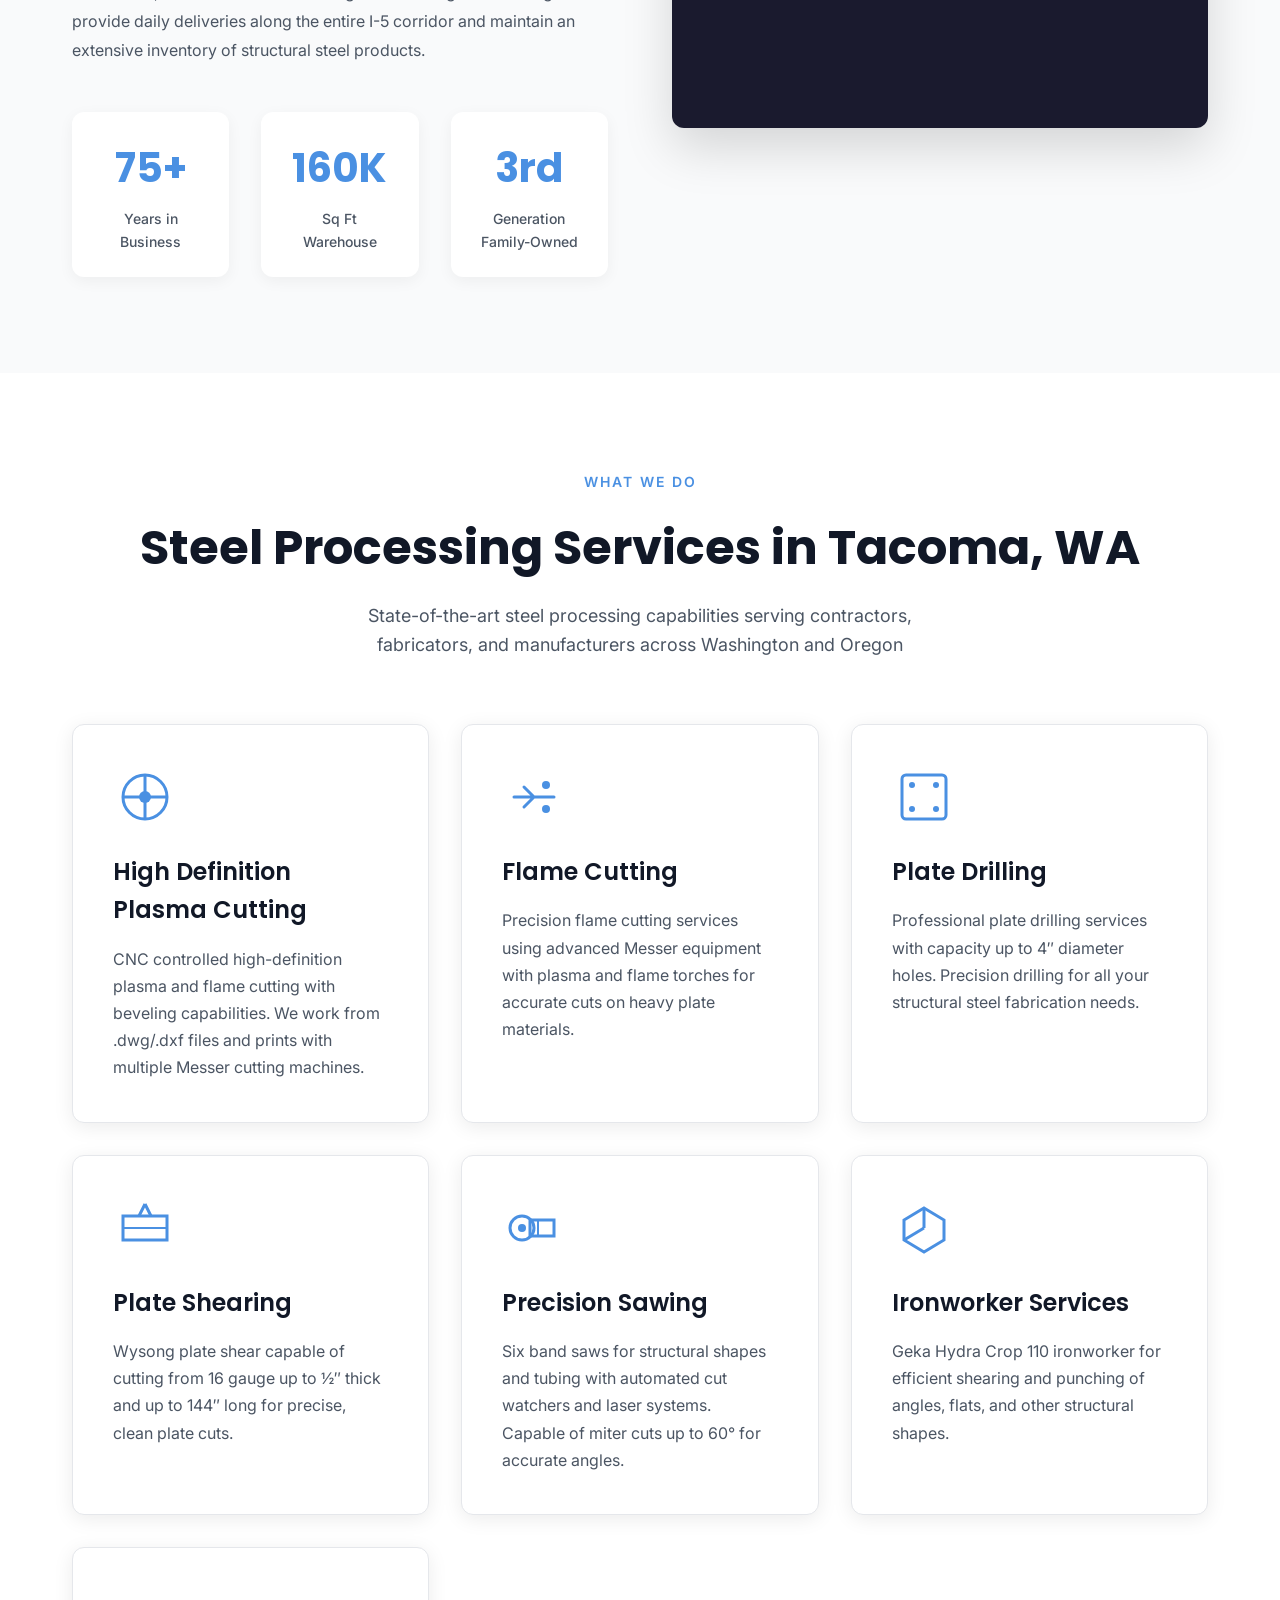
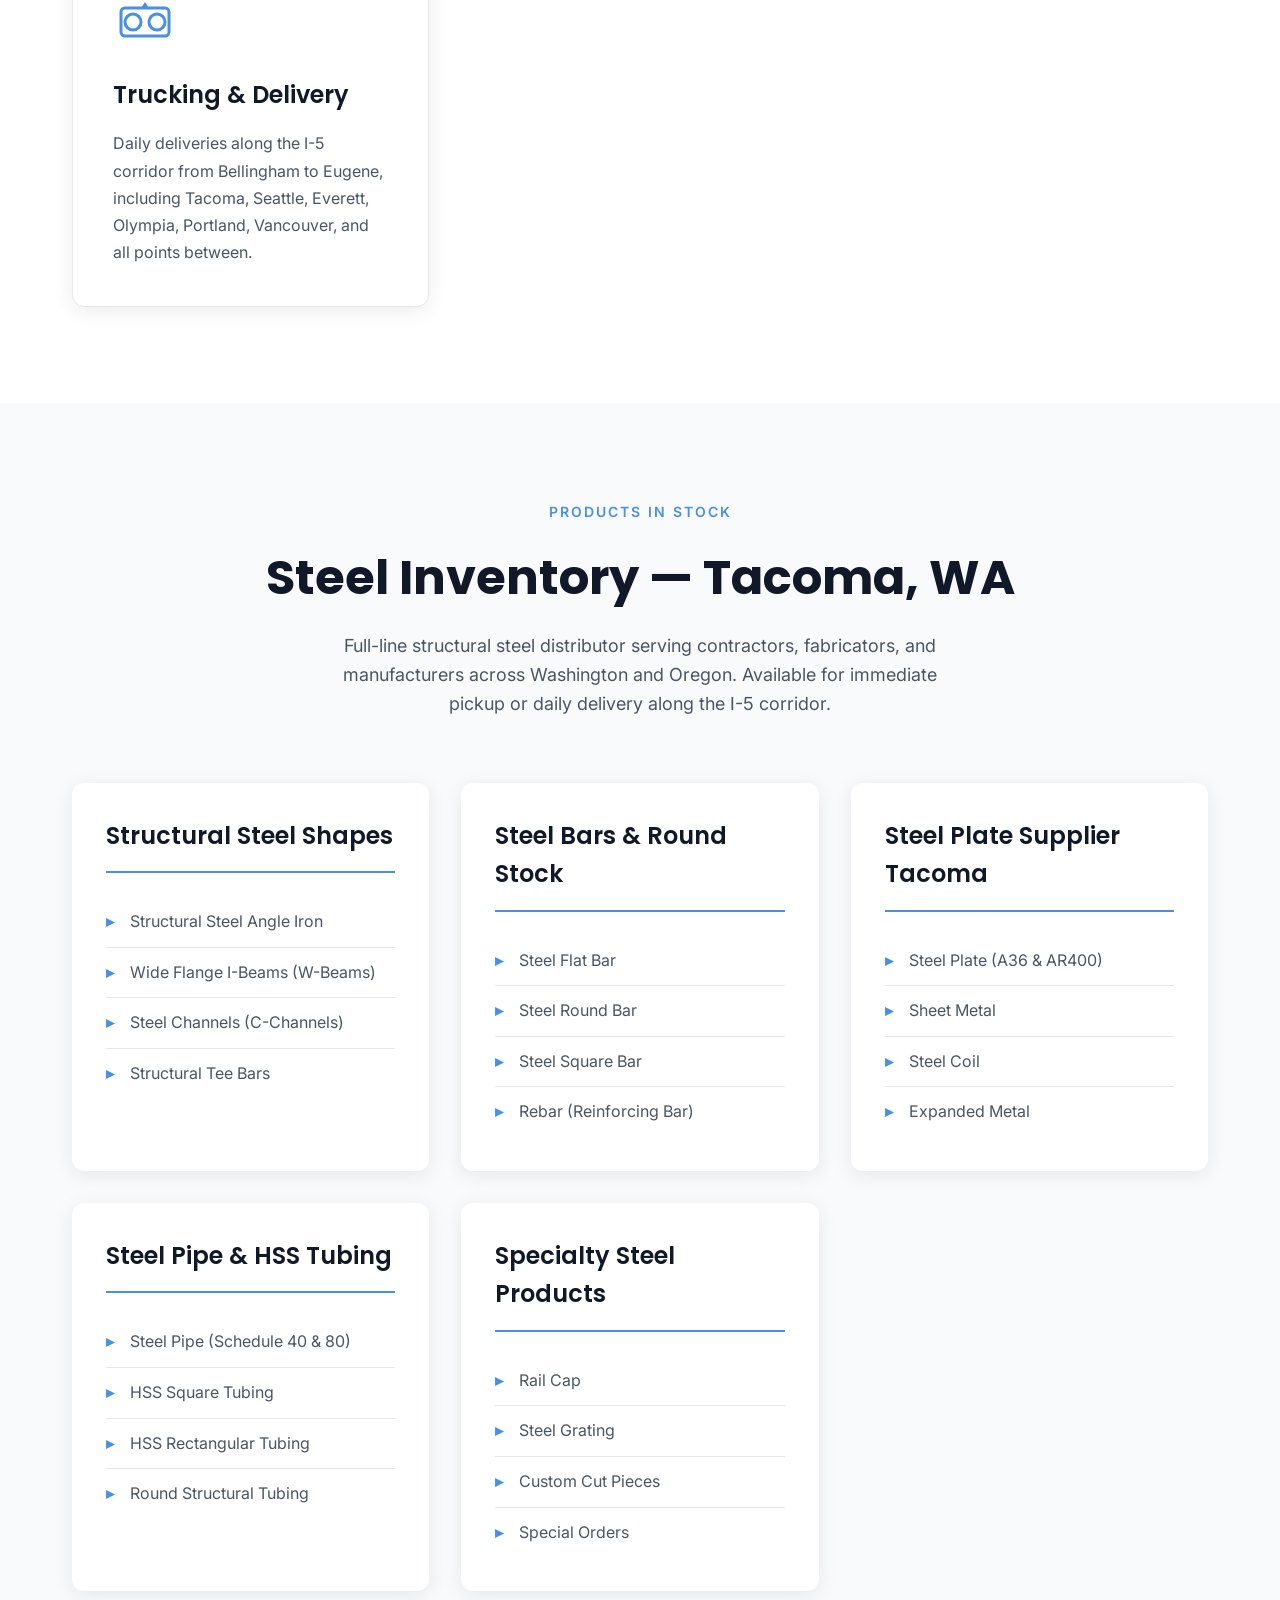
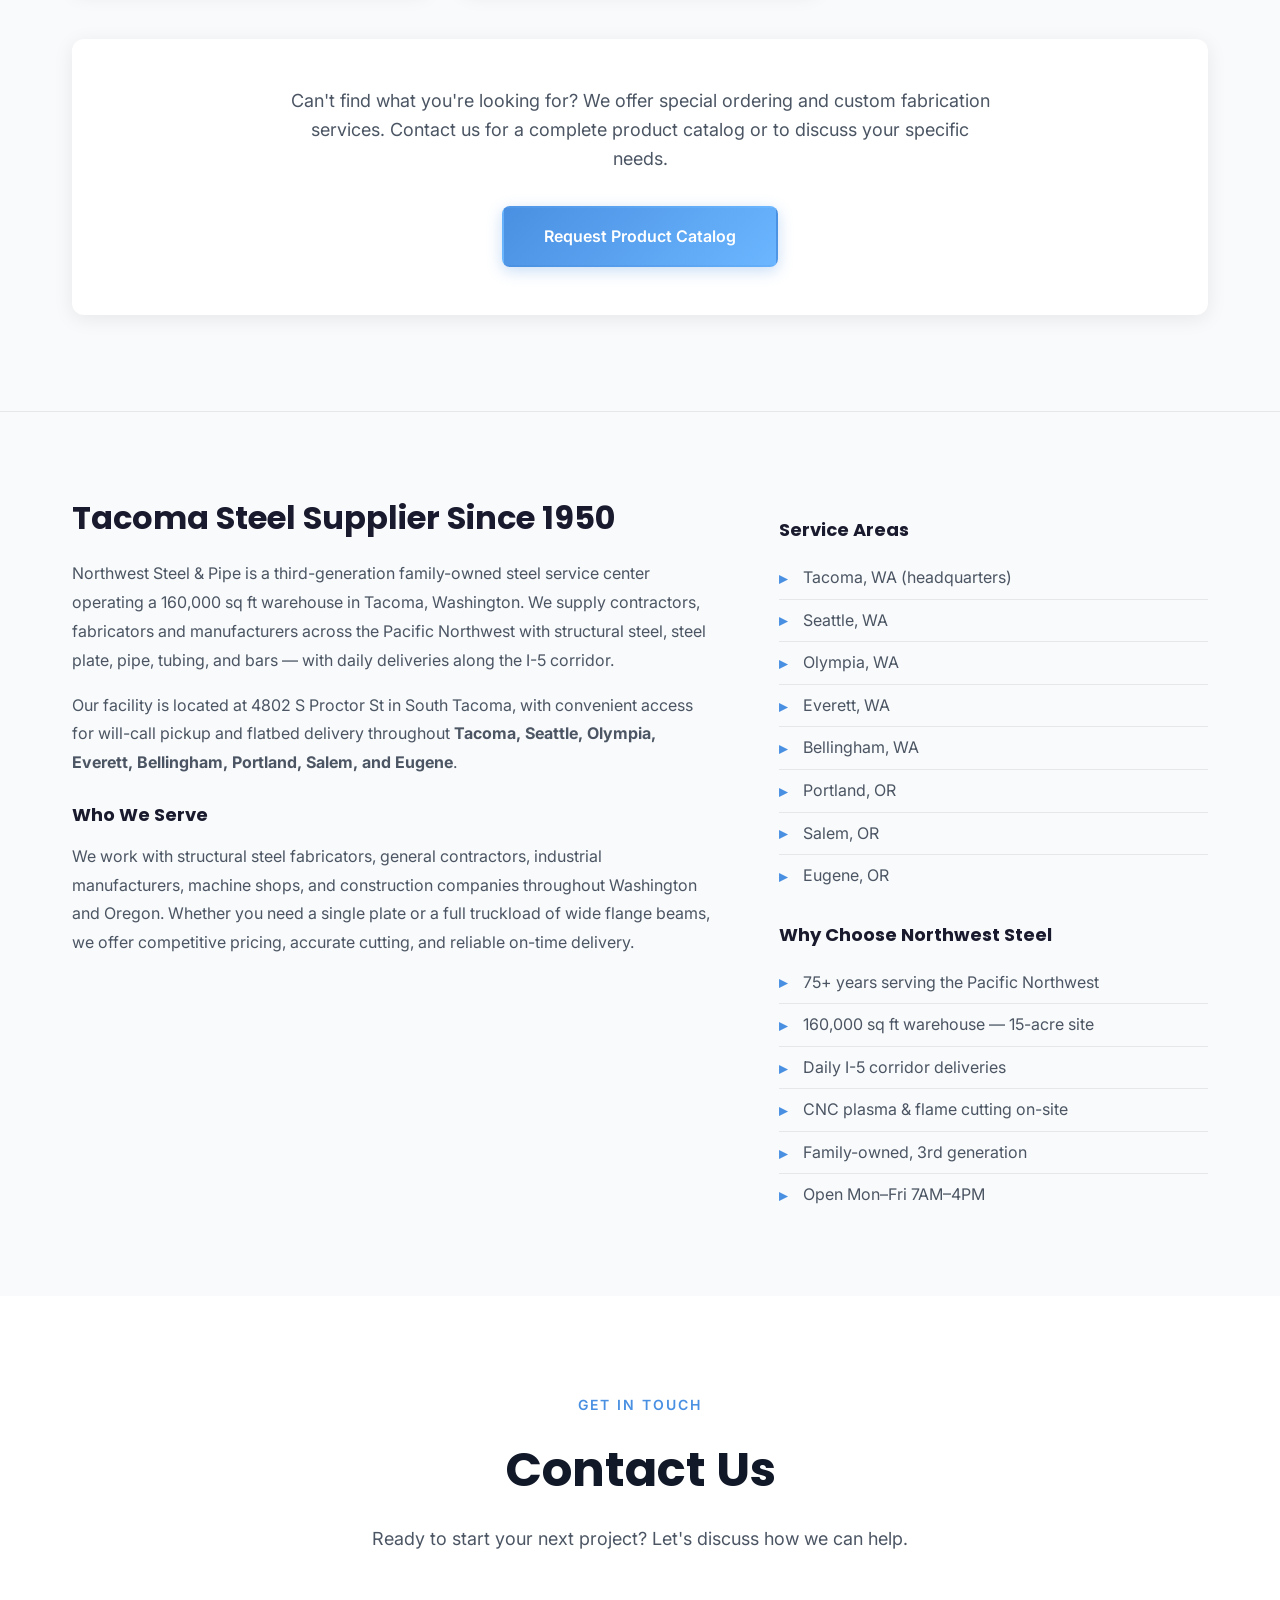
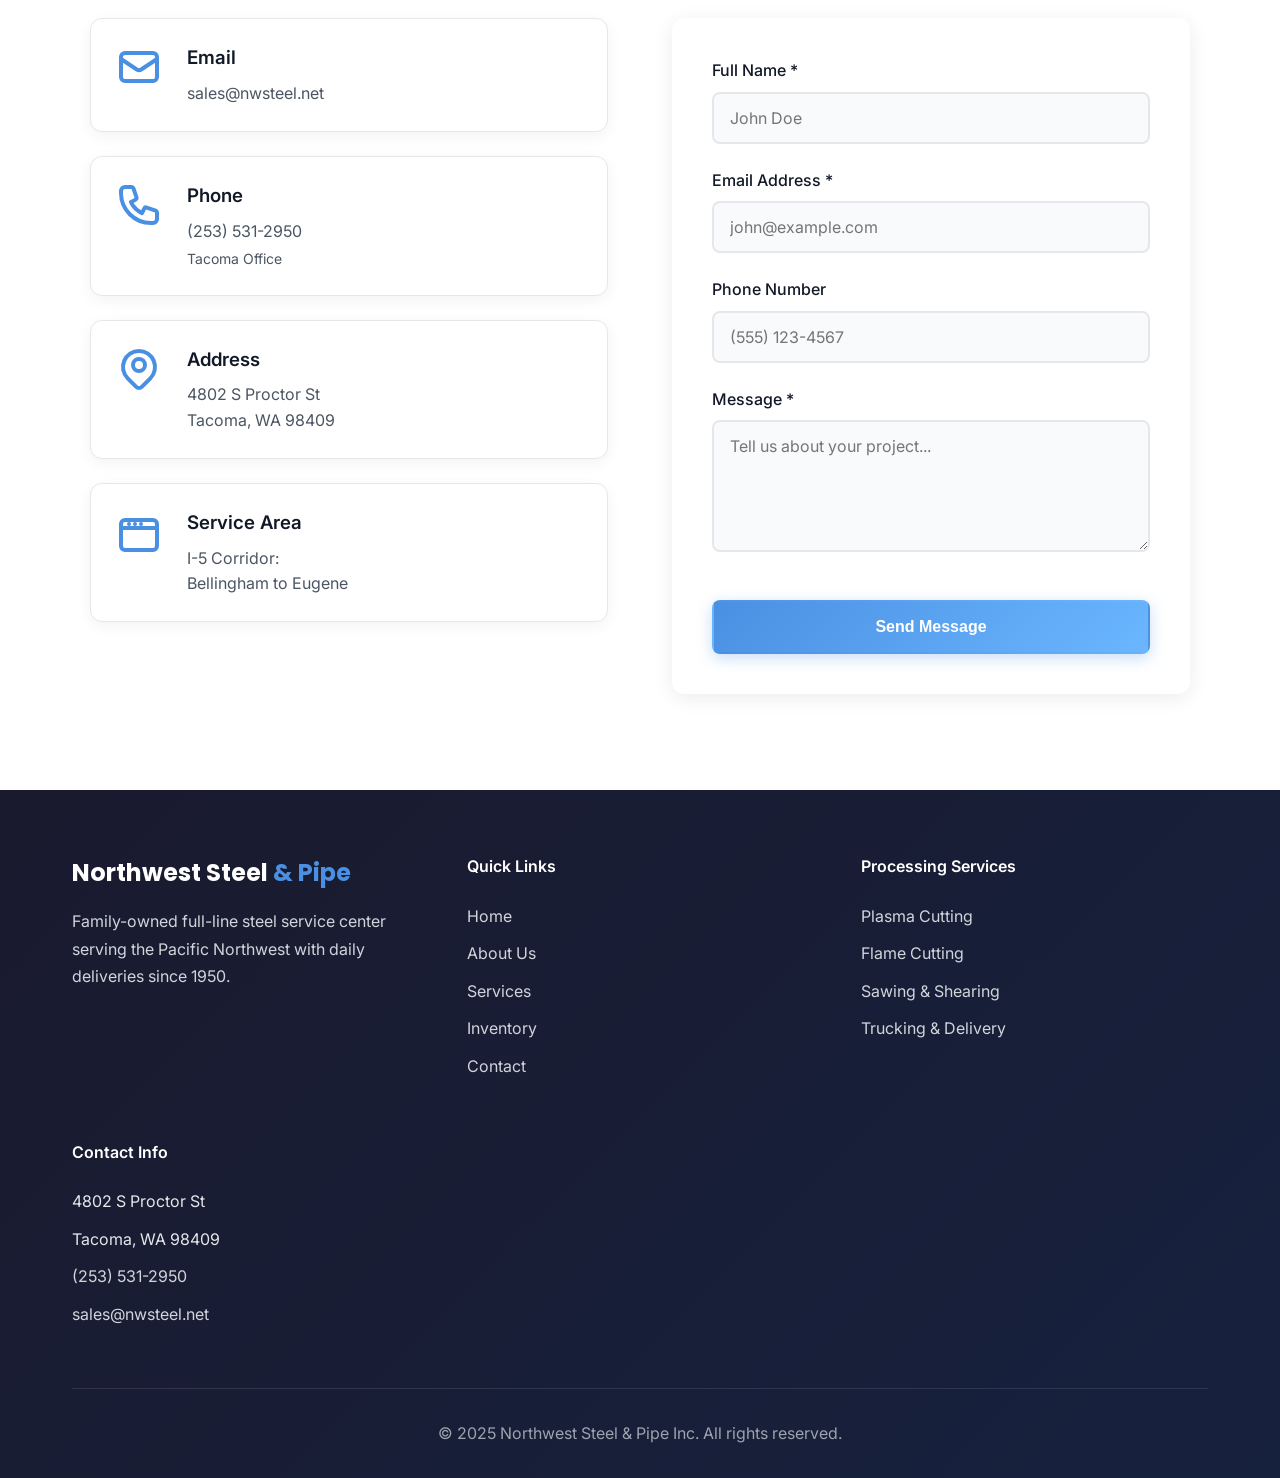
==== commit bba348e8: "SEO and UX improvements based on code audit feedback Keyword targeting: - Update title tag: 'Steel S" ====
--- a/index.html
+++ b/index.html
@@ -7,9 +7,9 @@
     <meta http-equiv="X-UA-Compatible" content="IE=edge">
 
     <!-- Primary SEO Meta Tags -->
-    <title>Northwest Steel & Pipe Inc | Tacoma Steel Service Center Since 1950</title>
-    <meta name="title" content="Northwest Steel & Pipe Inc | Tacoma Steel Service Center Since 1950">
-    <meta name="description" content="Northwest Steel & Pipe Inc - Family-owned full-line steel service center serving the Pacific Northwest since 1950. Daily deliveries along I-5 corridor from Bellingham to Eugene. Structural steel, plate, bars, channels, angles, tube, pipe, plasma cutting, and fabrication services in Tacoma, WA.">
+    <title>Steel Supplier Tacoma WA | Northwest Steel & Pipe | Structural Steel, Plate, Pipe & Tube</title>
+    <meta name="title" content="Steel Supplier Tacoma WA | Northwest Steel & Pipe | Structural Steel, Plate, Pipe & Tube">
+    <meta name="description" content="Northwest Steel & Pipe is a Tacoma steel service center supplying structural steel, plate, tubing and pipe across Washington and Oregon. Family-owned since 1950 with daily deliveries along the I-5 corridor from Bellingham to Eugene.">
     <meta name="keywords" content="steel service center, Tacoma steel, Northwest steel, structural steel, steel fabrication, plasma cutting, steel plate, I-beams, steel pipe, steel tube, metal supply, Washington steel distributor, Oregon steel delivery, steel warehouse Tacoma, steel processing, CNC plasma cutting, flame cutting, steel shearing, steel sawing, metal fabrication">
     <meta name="author" content="Northwest Steel & Pipe Inc">
     <meta name="robots" content="index, follow, max-image-preview:large, max-snippet:-1, max-video-preview:-1">
@@ -282,48 +282,46 @@
 </head>
 <body>
     <!-- Navigation -->
-    <nav class="navbar" id="navbar" role="navigation" aria-label="Main navigation">
+    <nav class="navbar" id="navbar">
         <div class="container">
             <div class="nav-wrapper">
                 <div class="logo">
-                    <a href="index.html" aria-label="Northwest Steel & Pipe Inc - Home">
-                        <img src="images/northwest steel and pipe logo.jpg" alt="Northwest Steel & Pipe Inc Logo" class="logo-image">
+                    <a href="#home">
+                        <span class="logo-text">Northwest Steel</span><span class="logo-accent"> & Pipe</span>
                     </a>
                 </div>
-                <button class="mobile-menu-toggle" id="mobileMenuToggle" aria-label="Toggle navigation menu" aria-expanded="false" aria-controls="navMenu">
-                    <span aria-hidden="true"></span>
-                    <span aria-hidden="true"></span>
-                    <span aria-hidden="true"></span>
+                <button class="mobile-menu-toggle" id="mobileMenuToggle" aria-label="Toggle menu">
+                    <span></span>
+                    <span></span>
+                    <span></span>
                 </button>
-                <ul class="nav-menu" id="navMenu" role="menu">
-                    <li role="none"><a href="index.html" class="nav-link active" role="menuitem" aria-current="page">Home</a></li>
-                    <li role="none"><a href="about.html" class="nav-link" role="menuitem">About</a></li>
-                    <li role="none"><a href="services.html" class="nav-link" role="menuitem">Services</a></li>
-                    <li role="none"><a href="inventory.html" class="nav-link" role="menuitem">Inventory</a></li>
-                    <li role="none"><a href="gallery.html" class="nav-link" role="menuitem">Gallery</a></li>
-                    <li role="none"><a href="contact.html" class="nav-link" role="menuitem">Contact</a></li>
+                <ul class="nav-menu" id="navMenu">
+                    <li><a href="#home" class="nav-link active">Home</a></li>
+                    <li><a href="#about" class="nav-link">About</a></li>
+                    <li><a href="#services" class="nav-link">Services</a></li>
+                    <li><a href="#inventory" class="nav-link">Inventory</a></li>
+                    <li><a href="#contact" class="nav-link">Contact</a></li>
                 </ul>
             </div>
         </div>
     </nav>
 
     <!-- Hero Section -->
-    <main role="main">
-    <section id="home" class="hero hero-large" aria-label="Hero section">
+    <section id="home" class="hero">
         <div class="hero-overlay"></div>
         <div class="container">
             <div class="hero-content">
                 <h1 class="hero-title">
-                    <span class="hero-subtitle">Family-Owned Since 1950</span>
-                    Your Pacific Northwest Steel Service Center
+                    <span class="hero-subtitle">Tacoma Steel Supplier Since 1950</span>
+                    Pacific Northwest Steel Service Center
                 </h1>
                 <p class="hero-description">
-                    Full-line steel service center with daily deliveries along the I-5 corridor from Bellingham to Eugene.
+                    Full-line steel service center in Tacoma, WA with daily deliveries along the I-5 corridor from Bellingham to Eugene.
                     Structural steel, plate, bars, channels, angles, tube, pipe, beam — all backed by three generations of expertise.
                 </p>
                 <div class="hero-cta">
-                    <a href="contact.html" class="btn btn-primary">Get a Quote</a>
-                    <a href="inventory.html" class="btn btn-secondary">View Inventory</a>
+                    <a href="#contact" class="btn btn-primary">Get a Quote</a>
+                    <a href="#inventory" class="btn btn-secondary">View Inventory</a>
                 </div>
             </div>
         </div>
@@ -332,8 +330,8 @@
         </div>
     </section>
 
-    <!-- Quick Stats Section -->
-    <section class="quick-stats">
+    <!-- About Section -->
+    <section id="about" class="about">
         <div class="container">
             <div class="section-header">
                 <span class="section-label">Who We Are</span>
@@ -390,33 +388,39 @@
         <div class="container">
             <div class="section-header">
                 <span class="section-label">What We Do</span>
-                <h2 class="section-title">Processing Services</h2>
+                <h2 class="section-title">Steel Processing Services in Tacoma, WA</h2>
                 <p class="section-description">
-                    State-of-the-art steel processing capabilities with precision and reliability
+                    State-of-the-art steel processing capabilities serving contractors, fabricators, and manufacturers across Washington and Oregon
                 </p>
             </div>
             <div class="services-grid">
                 <div class="service-card">
                     <div class="service-icon" aria-hidden="true">
                         <svg viewBox="0 0 64 64" xmlns="http://www.w3.org/2000/svg">
-                            <circle cx="32" cy="32" r="24" stroke="currentColor" stroke-width="3" fill="none"/>
-                            <path d="M32 16 L32 32 L44 32" stroke="currentColor" stroke-width="3"/>
+                            <circle cx="32" cy="32" r="22" stroke="currentColor" stroke-width="3" fill="none"/>
+                            <path d="M32 10 L32 54 M10 32 L54 32" stroke="currentColor" stroke-width="3"/>
+                            <circle cx="32" cy="32" r="6" fill="currentColor"/>
                         </svg>
                     </div>
-                    <h3 class="stat-number">75+</h3>
-                    <p class="stat-label">Years in Business</p>
+                    <h3 class="service-title">High Definition Plasma Cutting</h3>
+                    <p class="service-description">
+                        CNC controlled high-definition plasma and flame cutting with beveling capabilities.
+                        We work from .dwg/.dxf files and prints with multiple Messer cutting machines.
+                    </p>
                 </div>
                 <div class="service-card">
                     <div class="service-icon" aria-hidden="true">
                         <svg viewBox="0 0 64 64" xmlns="http://www.w3.org/2000/svg">
-                            <rect x="12" y="16" width="40" height="36" stroke="currentColor" stroke-width="3" fill="none" rx="2"/>
-                            <line x1="12" y1="24" x2="52" y2="24" stroke="currentColor" stroke-width="3"/>
-                            <rect x="20" y="32" width="8" height="12" fill="currentColor"/>
-                            <rect x="36" y="36" width="8" height="8" fill="currentColor"/>
+                            <path d="M12 32 L52 32 M22 22 L32 32 L22 42" stroke="currentColor" stroke-width="3" fill="none" stroke-linecap="round" stroke-linejoin="round"/>
+                            <circle cx="44" cy="20" r="4" fill="currentColor"/>
+                            <circle cx="44" cy="44" r="4" fill="currentColor"/>
                         </svg>
                     </div>
-                    <h3 class="stat-number">160K</h3>
-                    <p class="stat-label">Sq Ft Warehouse</p>
+                    <h3 class="service-title">Flame Cutting</h3>
+                    <p class="service-description">
+                        Precision flame cutting services using advanced Messer equipment with
+                        plasma and flame torches for accurate cuts on heavy plate materials.
+                    </p>
                 </div>
                 <div class="service-card">
                     <div class="service-icon" aria-hidden="true">
@@ -486,169 +490,122 @@
                             <path d="M32 14 L36 20 L28 20 Z" fill="currentColor"/>
                         </svg>
                     </div>
-                    <h3 class="stat-number">Daily</h3>
-                    <p class="stat-label">I-5 Corridor Deliveries</p>
-                </div>
-                <div class="stat-card">
-                    <div class="stat-icon">
-                        <svg viewBox="0 0 64 64" xmlns="http://www.w3.org/2000/svg">
-                            <path d="M32 12 L36 24 L48 24 L38 32 L42 44 L32 36 L22 44 L26 32 L16 24 L28 24 Z" stroke="currentColor" stroke-width="3" fill="none"/>
-                        </svg>
-                    </div>
-                    <h3 class="stat-number">3rd Gen</h3>
-                    <p class="stat-label">Family-Owned</p>
+                    <h3 class="service-title">Trucking & Delivery</h3>
+                    <p class="service-description">
+                        Daily deliveries along the I-5 corridor from Bellingham to Eugene, including
+                        Tacoma, Seattle, Everett, Olympia, Portland, Vancouver, and all points between.
+                    </p>
                 </div>
             </div>
         </div>
     </section>
 
-    <!-- Welcome Section -->
-    <section class="welcome">
-        <div class="container">
-            <div class="welcome-content">
-                <div class="welcome-text">
-                    <span class="section-label">Welcome to Northwest Steel & Pipe</span>
-                    <h2 class="section-title">Quality Steel Products & Services Since 1950</h2>
-                    <p class="lead">
-                        For over 75 years, Northwest Steel & Pipe Inc. has been the Pacific Northwest's trusted
-                        partner for structural steel products and precision processing services.
-                    </p>
-                    <p>
-                        Founded in Tacoma in 1950, we've grown from a small scrap metal yard into a comprehensive
-                        steel service center with a modern 160,000 sq ft facility. As a third-generation family-owned
-                        business, we combine decades of experience with state-of-the-art equipment to serve contractors,
-                        fabricators, and manufacturers throughout Washington and Oregon.
-                    </p>
-                    <div class="welcome-actions">
-                        <a href="about.html" class="btn btn-primary">Learn More About Us</a>
-                        <a href="services.html" class="btn btn-outline">View Our Services</a>
-                    </div>
-                </div>
-                <div class="welcome-image">
-                    <img src="images/northwest steel and pipe (1).jpg"
-                         alt="Northwest Steel & Pipe warehouse interior with steel inventory"
-                         class="featured-image">
-                </div>
-            </div>
-        </div>
-    </section>
-
-    <!-- Services Preview -->
-    <section class="services-preview">
-        <div class="container">
-            <div class="section-header">
-                <span class="section-label">What We Do</span>
-                <h2 class="section-title">Processing Capabilities</h2>
-                <p class="section-description">
-                    State-of-the-art equipment and expert technicians for all your steel processing needs
-                </p>
-            </div>
-            <div class="preview-grid">
-                <div class="preview-card">
-                    <div class="preview-icon">
-                        <svg viewBox="0 0 64 64" xmlns="http://www.w3.org/2000/svg">
-                            <circle cx="32" cy="32" r="22" stroke="currentColor" stroke-width="3" fill="none"/>
-                            <path d="M32 10 L32 54 M10 32 L54 32" stroke="currentColor" stroke-width="3"/>
-                            <circle cx="32" cy="32" r="6" fill="currentColor"/>
-                        </svg>
-                    </div>
-                    <h3>Plasma & Flame Cutting</h3>
-                    <p>CNC controlled high-definition cutting with Messer equipment</p>
-                </div>
-                <div class="preview-card">
-                    <div class="preview-icon">
-                        <svg viewBox="0 0 64 64" xmlns="http://www.w3.org/2000/svg">
-                            <circle cx="20" cy="32" r="12" stroke="currentColor" stroke-width="3" fill="none"/>
-                            <rect x="28" y="24" width="24" height="16" stroke="currentColor" stroke-width="3" fill="none"/>
-                        </svg>
-                    </div>
-                    <h3>Precision Sawing</h3>
-                    <p>Six band saws with automated systems for accurate cuts</p>
-                </div>
-                <div class="preview-card">
-                    <div class="preview-icon">
-                        <svg viewBox="0 0 64 64" xmlns="http://www.w3.org/2000/svg">
-                            <rect x="10" y="20" width="44" height="24" stroke="currentColor" stroke-width="3" fill="none"/>
-                            <line x1="10" y1="32" x2="54" y2="32" stroke="currentColor" stroke-width="2"/>
-                        </svg>
-                    </div>
-                    <h3>Shearing & Drilling</h3>
-                    <p>Wysong shear and precision drilling up to 4″ diameter</p>
-                </div>
-                <div class="preview-card">
-                    <div class="preview-icon">
-                        <svg viewBox="0 0 64 64" xmlns="http://www.w3.org/2000/svg">
-                            <rect x="8" y="20" width="48" height="28" rx="4" stroke="currentColor" stroke-width="3" fill="none"/>
-                            <circle cx="20" cy="34" r="8" stroke="currentColor" stroke-width="3" fill="none"/>
-                            <circle cx="44" cy="34" r="8" stroke="currentColor" stroke-width="3" fill="none"/>
-                        </svg>
-                    </div>
-                    <h3>Daily Deliveries</h3>
-                    <p>I-5 corridor from Bellingham to Eugene</p>
-                </div>
-            </div>
-            <div class="preview-cta">
-                <a href="services.html" class="btn btn-primary">View All Services</a>
-            </div>
-        </div>
-    </section>
-
-    <!-- Inventory Preview -->
-    <section class="inventory-preview">
+    <!-- Inventory Section -->
+    <section id="inventory" class="inventory">
         <div class="container">
             <div class="section-header">
                 <span class="section-label">Products In Stock</span>
-                <h2 class="section-title">Extensive Steel Inventory</h2>
+                <h2 class="section-title">Steel Inventory — Tacoma, WA</h2>
                 <p class="section-description">
-                    Comprehensive selection of structural steel products available for immediate delivery
+                    Full-line structural steel distributor serving contractors, fabricators, and manufacturers across Washington and Oregon. Available for immediate pickup or daily delivery along the I-5 corridor.
                 </p>
             </div>
-            <div class="inventory-highlights">
-                <div class="inventory-column">
-                    <h3>Structural Shapes</h3>
-                    <ul>
-                        <li>Angle Iron</li>
-                        <li>I-Beams</li>
-                        <li>Channels</li>
-                        <li>Tee Bars</li>
-                    </ul>
-                </div>
-                <div class="inventory-column">
-                    <h3>Bars & Plate</h3>
-                    <ul>
-                        <li>Steel Plate</li>
-                        <li>Flat Bar</li>
-                        <li>Round Bar</li>
-                        <li>Square Bar</li>
-                    </ul>
-                </div>
-                <div class="inventory-column">
-                    <h3>Pipe & Tube</h3>
-                    <ul>
-                        <li>Steel Pipe</li>
-                        <li>Square Tubing</li>
-                        <li>Rectangular Tubing</li>
-                        <li>Round Tubing</li>
-                    </ul>
-                </div>
-                <div class="inventory-column">
-                    <h3>Specialty Items</h3>
-                    <ul>
+            <div class="inventory-grid">
+                <div class="inventory-category">
+                    <h3>Structural Steel Shapes</h3>
+                    <ul class="inventory-list">
+                        <li>Structural Steel Angle Iron</li>
+                        <li>Wide Flange I-Beams (W-Beams)</li>
+                        <li>Steel Channels (C-Channels)</li>
+                        <li>Structural Tee Bars</li>
+                    </ul>
+                </div>
+                <div class="inventory-category">
+                    <h3>Steel Bars & Round Stock</h3>
+                    <ul class="inventory-list">
+                        <li>Steel Flat Bar</li>
+                        <li>Steel Round Bar</li>
+                        <li>Steel Square Bar</li>
+                        <li>Rebar (Reinforcing Bar)</li>
+                    </ul>
+                </div>
+                <div class="inventory-category">
+                    <h3>Steel Plate Supplier Tacoma</h3>
+                    <ul class="inventory-list">
+                        <li>Steel Plate (A36 & AR400)</li>
                         <li>Sheet Metal</li>
+                        <li>Steel Coil</li>
                         <li>Expanded Metal</li>
+                    </ul>
+                </div>
+                <div class="inventory-category">
+                    <h3>Steel Pipe & HSS Tubing</h3>
+                    <ul class="inventory-list">
+                        <li>Steel Pipe (Schedule 40 & 80)</li>
+                        <li>HSS Square Tubing</li>
+                        <li>HSS Rectangular Tubing</li>
+                        <li>Round Structural Tubing</li>
+                    </ul>
+                </div>
+                <div class="inventory-category">
+                    <h3>Specialty Steel Products</h3>
+                    <ul class="inventory-list">
                         <li>Rail Cap</li>
-                        <li>Custom Orders</li>
-                    </ul>
-                </div>
-            </div>
-            <div class="preview-cta">
-                <a href="inventory.html" class="btn btn-primary">View Complete Inventory</a>
+                        <li>Steel Grating</li>
+                        <li>Custom Cut Pieces</li>
+                        <li>Special Orders</li>
+                    </ul>
+                </div>
+            </div>
+            <div class="inventory-cta">
+                <p class="inventory-note">
+                    Can't find what you're looking for? We offer special ordering and custom fabrication services.
+                    Contact us for a complete product catalog or to discuss your specific needs.
+                </p>
+                <a href="#contact" class="btn btn-primary">Request Product Catalog</a>
             </div>
         </div>
     </section>
 
-    <!-- CTA Section -->
-    <section class="cta-section">
+    <!-- Location SEO Section -->
+    <section class="location-seo">
+        <div class="container">
+            <div class="location-seo-content">
+                <div class="location-seo-text">
+                    <h2>Tacoma Steel Supplier Since 1950</h2>
+                    <p>Northwest Steel &amp; Pipe is a third-generation family-owned steel service center operating a 160,000 sq ft warehouse in Tacoma, Washington. We supply contractors, fabricators and manufacturers across the Pacific Northwest with structural steel, steel plate, pipe, tubing, and bars — with daily deliveries along the I-5 corridor.</p>
+                    <p>Our facility is located at 4802 S Proctor St in South Tacoma, with convenient access for will-call pickup and flatbed delivery throughout <strong>Tacoma, Seattle, Olympia, Everett, Bellingham, Portland, Salem, and Eugene</strong>.</p>
+                    <h3>Who We Serve</h3>
+                    <p>We work with structural steel fabricators, general contractors, industrial manufacturers, machine shops, and construction companies throughout Washington and Oregon. Whether you need a single plate or a full truckload of wide flange beams, we offer competitive pricing, accurate cutting, and reliable on-time delivery.</p>
+                </div>
+                <div class="location-seo-details">
+                    <h3>Service Areas</h3>
+                    <ul class="location-list">
+                        <li>Tacoma, WA (headquarters)</li>
+                        <li>Seattle, WA</li>
+                        <li>Olympia, WA</li>
+                        <li>Everett, WA</li>
+                        <li>Bellingham, WA</li>
+                        <li>Portland, OR</li>
+                        <li>Salem, OR</li>
+                        <li>Eugene, OR</li>
+                    </ul>
+                    <h3>Why Choose Northwest Steel</h3>
+                    <ul class="location-list">
+                        <li>75+ years serving the Pacific Northwest</li>
+                        <li>160,000 sq ft warehouse — 15-acre site</li>
+                        <li>Daily I-5 corridor deliveries</li>
+                        <li>CNC plasma & flame cutting on-site</li>
+                        <li>Family-owned, 3rd generation</li>
+                        <li>Open Mon–Fri 7AM–4PM</li>
+                    </ul>
+                </div>
+            </div>
+        </div>
+    </section>
+
+    <!-- Contact Section -->
+    <section id="contact" class="contact">
         <div class="container">
             <div class="section-header">
                 <span class="section-label">Get In Touch</span>
@@ -724,10 +681,6 @@
                         <input type="tel" id="phone" name="phone" placeholder="(555) 123-4567" autocomplete="tel">
                     </div>
                     <div class="form-group">
-                        <label for="subject">Subject <span aria-label="required">*</span></label>
-                        <input type="text" id="subject" name="subject" required placeholder="Project Inquiry" aria-required="true">
-                    </div>
-                    <div class="form-group">
                         <label for="message">Message <span aria-label="required">*</span></label>
                         <textarea id="message" name="message" rows="5" required placeholder="Tell us about your project..." aria-required="true"></textarea>
                     </div>
@@ -738,10 +691,9 @@
             </div>
         </div>
     </section>
-    </main>
 
     <!-- Footer -->
-    <footer class="footer" role="contentinfo">
+    <footer class="footer">
         <div class="container">
             <div class="footer-content">
                 <div class="footer-section">
@@ -754,21 +706,20 @@
                 <div class="footer-section">
                     <h4>Quick Links</h4>
                     <ul class="footer-links">
-                        <li><a href="index.html">Home</a></li>
-                        <li><a href="about.html">About Us</a></li>
-                        <li><a href="services.html">Services</a></li>
-                        <li><a href="inventory.html">Inventory</a></li>
-                        <li><a href="gallery.html">Gallery</a></li>
-                        <li><a href="contact.html">Contact</a></li>
+                        <li><a href="#home">Home</a></li>
+                        <li><a href="#about">About Us</a></li>
+                        <li><a href="#services">Services</a></li>
+                        <li><a href="#inventory">Inventory</a></li>
+                        <li><a href="#contact">Contact</a></li>
                     </ul>
                 </div>
                 <div class="footer-section">
                     <h4>Processing Services</h4>
                     <ul class="footer-links">
-                        <li><a href="services.html">Plasma Cutting</a></li>
-                        <li><a href="services.html">Flame Cutting</a></li>
-                        <li><a href="services.html">Sawing & Shearing</a></li>
-                        <li><a href="services.html">Trucking & Delivery</a></li>
+                        <li><a href="#services">Plasma Cutting</a></li>
+                        <li><a href="#services">Flame Cutting</a></li>
+                        <li><a href="#services">Sawing & Shearing</a></li>
+                        <li><a href="#services">Trucking & Delivery</a></li>
                     </ul>
                 </div>
                 <div class="footer-section">
--- a/styles.css
+++ b/styles.css
@@ -320,32 +320,6 @@
     transform: translateY(-2px);
 }
 
-/* Secondary button variant for light backgrounds */
-.btn-secondary-dark {
-    background: transparent;
-    color: var(--primary-dark);
-    border-color: var(--primary-dark);
-}
-
-.btn-secondary-dark:hover {
-    background-color: var(--primary-dark);
-    color: var(--white);
-    transform: translateY(-2px);
-}
-
-/* Alternative secondary button for light backgrounds */
-.btn-outline-primary {
-    background: transparent;
-    color: var(--accent-blue);
-    border-color: var(--accent-blue);
-}
-
-.btn-outline-primary:hover {
-    background-color: var(--accent-blue);
-    color: var(--white);
-    transform: translateY(-2px);
-}
-
 /* ===========================
    Section Styles
    =========================== */
@@ -396,11 +370,7 @@
     display: grid;
     grid-template-columns: 1fr 1fr;
     gap: 4rem;
-    align-items: start;
-}
-
-.about-image {
-    /* Sticky positioning removed - was causing alignment issues on home page */
+    align-items: center;
 }
 
 .about-text .lead {
@@ -579,11 +549,8 @@
     content: '▸';
     position: absolute;
     left: 0;
-    top: 50%;
-    transform: translateY(-50%);
     color: var(--accent-blue);
     font-weight: bold;
-    line-height: 1;
 }
 
 .inventory-cta {
@@ -999,11 +966,6 @@
         gap: 1rem;
     }
 
-    /* Hide image placeholder on mobile - was causing overlap issues */
-    .about-image {
-        display: none;
-    }
-
     .stat {
         padding: 1.25rem;
     }
@@ -1369,238 +1331,60 @@
 .mb-4 { margin-bottom: 2rem; }
 
 /* ===========================
-   Multi-Page Specific Styles
+   Location SEO Section
    =========================== */
 
-/* Page Header */
-.page-header {
-    background: linear-gradient(135deg, var(--primary-dark) 0%, var(--primary-medium) 100%);
-    padding: 8rem 0 4rem;
-    margin-top: 72px;
-    text-align: center;
-}
-
-.page-header h1 {
+.location-seo {
+    padding: 5rem 0;
+    background: var(--gray-50);
+    border-top: 1px solid var(--gray-200);
+}
+
+.location-seo-content {
+    display: grid;
+    grid-template-columns: 1.5fr 1fr;
+    gap: 4rem;
+    align-items: start;
+}
+
+.location-seo-text h2 {
     font-family: var(--font-heading);
-    font-size: clamp(2.5rem, 5vw, 3.5rem);
-    font-weight: 700;
-    color: var(--white);
+    font-size: clamp(1.5rem, 3vw, 2rem);
+    color: var(--primary-dark);
     margin-bottom: 1rem;
 }
 
-.page-header p {
-    font-size: 1.25rem;
-    color: var(--gray-200);
-    max-width: 700px;
-    margin: 0 auto;
-}
-
-/* Hero Large (Home Page) */
-.hero-large {
-    min-height: 90vh;
-}
-
-/* Quick Stats Section (Home) */
-.quick-stats {
-    padding: 4rem 0;
-    background-color: var(--white);
-}
-
-.stats-grid {
-    display: grid;
-    grid-template-columns: repeat(auto-fit, minmax(250px, 1fr));
-    gap: 2rem;
-}
-
-.stat-card {
-    text-align: center;
-    padding: 2rem;
-    background: var(--gray-50);
-    border-radius: 12px;
-    transition: all var(--transition-normal);
-    border: 2px solid transparent;
-}
-
-.stat-card:hover {
-    background: white;
-    border-color: var(--accent-blue);
-    box-shadow: 0 8px 30px rgba(74, 144, 226, 0.15);
-    transform: translateY(-5px);
-}
-
-.stat-icon {
-    width: 64px;
-    height: 64px;
-    margin: 0 auto 1.5rem;
-    color: var(--accent-blue);
-}
-
-.stat-icon svg {
-    width: 100%;
-    height: 100%;
-}
-
-.stat-card .stat-number {
+.location-seo-text h3,
+.location-seo-details h3 {
     font-family: var(--font-heading);
-    font-size: 3rem;
-    font-weight: 700;
-    color: var(--accent-blue);
-    display: block;
-    margin-bottom: 0.5rem;
-}
-
-.stat-card .stat-label {
-    font-size: 1rem;
+    font-size: 1.125rem;
+    color: var(--primary-dark);
+    margin: 1.5rem 0 0.75rem;
+}
+
+.location-seo-text p {
     color: var(--gray-600);
-    font-weight: 500;
-}
-
-/* Welcome Section (Home) */
-.welcome {
-    padding: 6rem 0;
-    background-color: var(--white);
-}
-
-.welcome-content {
-    display: grid;
-    grid-template-columns: 1fr 1fr;
-    gap: 4rem;
-    align-items: center;
-}
-
-.welcome-text .lead {
-    font-size: 1.25rem;
-    font-weight: 500;
-    color: var(--gray-900);
-    margin-bottom: 1.5rem;
-}
-
-.welcome-text p {
+    line-height: 1.8;
+    margin-bottom: 1rem;
+}
+
+.location-list {
+    list-style: none;
+    padding: 0;
+}
+
+.location-list li {
+    padding: 0.5rem 0 0.5rem 1.5rem;
     color: var(--gray-600);
-    margin-bottom: 1.5rem;
-    line-height: 1.8;
-}
-
-.welcome-actions {
-    display: flex;
-    gap: 1.5rem;
-    margin-top: 2rem;
-    flex-wrap: wrap;
-}
-
-.welcome-image {
     position: relative;
-}
-
-.featured-image {
-    width: 100%;
-    height: auto;
-    border-radius: 12px;
-    box-shadow: 0 20px 50px rgba(0, 0, 0, 0.15);
-    transition: transform var(--transition-normal);
-}
-
-.featured-image:hover {
-    transform: scale(1.02);
-}
-
-/* Services Preview (Home) */
-.services-preview {
-    padding: 6rem 0;
-    background-color: var(--gray-50);
-}
-
-.preview-grid {
-    display: grid;
-    grid-template-columns: repeat(auto-fit, minmax(280px, 1fr));
-    gap: 2rem;
-    margin-bottom: 3rem;
-}
-
-.preview-card {
-    background: white;
-    padding: 2rem;
-    border-radius: 12px;
-    box-shadow: 0 4px 15px rgba(0, 0, 0, 0.05);
-    transition: all var(--transition-normal);
-    border: 2px solid transparent;
-}
-
-.preview-card:hover {
-    border-color: var(--accent-blue);
-    transform: translateY(-5px);
-    box-shadow: 0 8px 25px rgba(74, 144, 226, 0.15);
-}
-
-.preview-icon {
-    width: 56px;
-    height: 56px;
-    margin-bottom: 1.5rem;
-    color: var(--accent-blue);
-}
-
-.preview-icon svg {
-    width: 100%;
-    height: 100%;
-}
-
-.preview-card h3 {
-    font-family: var(--font-heading);
-    font-size: 1.25rem;
-    font-weight: 600;
-    color: var(--gray-900);
-    margin-bottom: 0.75rem;
-}
-
-.preview-card p {
-    color: var(--gray-600);
-    line-height: 1.6;
-}
-
-.preview-cta {
-    text-align: center;
-}
-
-/* Inventory Preview (Home) */
-.inventory-preview {
-    padding: 6rem 0;
-    background-color: var(--white);
-}
-
-.inventory-highlights {
-    display: grid;
-    grid-template-columns: repeat(auto-fit, minmax(250px, 1fr));
-    gap: 3rem;
-    margin-bottom: 3rem;
-}
-
-.inventory-column h3 {
-    font-family: var(--font-heading);
-    font-size: 1.5rem;
-    font-weight: 600;
-    color: var(--gray-900);
-    margin-bottom: 1.5rem;
-    padding-bottom: 1rem;
-    border-bottom: 2px solid var(--accent-blue);
-}
-
-.inventory-column ul {
-    list-style: none;
-}
-
-.inventory-column li {
-    padding: 0.75rem 0;
-    color: var(--gray-600);
     border-bottom: 1px solid var(--gray-200);
-    position: relative;
-    padding-left: 1.5rem;
-}
-
-.inventory-column li:last-child {
+}
+
+.location-list li:last-child {
     border-bottom: none;
 }
 
-.inventory-column li::before {
+.location-list li::before {
     content: '▸';
     position: absolute;
     left: 0;
@@ -1611,658 +1395,9 @@
     line-height: 1;
 }
 
-/* CTA Section */
-.cta-section {
-    padding: 5rem 0;
-    background: linear-gradient(135deg, var(--primary-dark) 0%, var(--primary-light) 100%);
-    text-align: center;
-}
-
-.cta-section .section-label {
-    color: var(--accent-light);
-}
-
-.cta-section .section-title {
-    color: var(--white);
-}
-
-.cta-section .section-description {
-    color: var(--gray-200);
-}
-
-.cta-content h2 {
-    font-family: var(--font-heading);
-    font-size: clamp(2rem, 4vw, 3rem);
-    font-weight: 700;
-    color: var(--white);
-    margin-bottom: 1rem;
-}
-
-.cta-content p {
-    font-size: 1.25rem;
-    color: var(--gray-200);
-    margin-bottom: 2.5rem;
-}
-
-.cta-buttons {
-    display: flex;
-    gap: 1.5rem;
-    justify-content: center;
-    flex-wrap: wrap;
-}
-
-.btn-large {
-    padding: 1.25rem 3rem;
-    font-size: 1.125rem;
-}
-
-.btn-outline {
-    background: transparent;
-    color: var(--primary-dark);
-    border: 2px solid var(--primary-dark);
-}
-
-.btn-outline:hover {
-    background: var(--primary-dark);
-    color: var(--white);
-}
-
-/* Timeline Section (About Page) */
-.timeline-section {
-    padding: 6rem 0;
-    background-color: var(--white);
-}
-
-.timeline {
-    max-width: 800px;
-    margin: 0 auto;
-    position: relative;
-    padding-left: 3rem;
-}
-
-.timeline::before {
-    content: '';
-    position: absolute;
-    left: 0;
-    top: 0;
-    bottom: 0;
-    width: 3px;
-    background: linear-gradient(180deg, var(--accent-blue) 0%, var(--accent-light) 100%);
-}
-
-.timeline-item {
-    position: relative;
-    margin-bottom: 3rem;
-    padding-left: 2rem;
-}
-
-.timeline-item::before {
-    content: '';
-    position: absolute;
-    left: -3.5rem;
-    top: 0;
-    width: 16px;
-    height: 16px;
-    background: var(--accent-blue);
-    border: 3px solid white;
-    border-radius: 50%;
-    box-shadow: 0 0 0 4px var(--gray-50);
-}
-
-.timeline-year {
-    display: inline-block;
-    background: var(--accent-blue);
-    color: white;
-    padding: 0.5rem 1rem;
-    border-radius: 20px;
-    font-weight: 600;
-    font-size: 0.875rem;
-    margin-bottom: 1rem;
-}
-
-.timeline-content h3 {
-    font-family: var(--font-heading);
-    font-size: 1.5rem;
-    font-weight: 600;
-    color: var(--gray-900);
-    margin-bottom: 0.75rem;
-}
-
-.timeline-content p {
-    color: var(--gray-600);
-    line-height: 1.7;
-}
-
-/* Values Section (About Page) */
-.values-section {
-    padding: 6rem 0;
-    background-color: var(--gray-50);
-}
-
-.values-grid {
-    display: grid;
-    grid-template-columns: repeat(auto-fit, minmax(280px, 1fr));
-    gap: 2rem;
-}
-
-.value-card {
-    background: white;
-    padding: 2.5rem;
-    border-radius: 12px;
-    box-shadow: 0 4px 15px rgba(0, 0, 0, 0.05);
-    text-align: center;
-    transition: all var(--transition-normal);
-    border: 2px solid transparent;
-}
-
-.value-card:hover {
-    border-color: var(--accent-blue);
-    transform: translateY(-5px);
-    box-shadow: 0 8px 25px rgba(74, 144, 226, 0.15);
-}
-
-.value-icon {
-    width: 64px;
-    height: 64px;
-    margin: 0 auto 1.5rem;
-    color: var(--accent-blue);
-}
-
-.value-icon svg {
-    width: 100%;
-    height: 100%;
-}
-
-.value-card h3 {
-    font-family: var(--font-heading);
-    font-size: 1.5rem;
-    font-weight: 600;
-    color: var(--gray-900);
-    margin-bottom: 1rem;
-}
-
-.value-card p {
-    color: var(--gray-600);
-    line-height: 1.7;
-}
-
-/* Process Section (Services Page) */
-.process-section {
-    padding: 6rem 0;
-    background-color: var(--gray-50);
-}
-
-.process-grid {
-    display: grid;
-    grid-template-columns: repeat(auto-fit, minmax(250px, 1fr));
-    gap: 2rem;
-}
-
-.process-step {
-    background: white;
-    padding: 2rem;
-    border-radius: 12px;
-    box-shadow: 0 4px 15px rgba(0, 0, 0, 0.05);
-    text-align: center;
-    position: relative;
-    transition: all var(--transition-normal);
-}
-
-.process-step:hover {
-    transform: translateY(-5px);
-    box-shadow: 0 8px 25px rgba(74, 144, 226, 0.15);
-}
-
-.step-number {
-    width: 56px;
-    height: 56px;
-    background: linear-gradient(135deg, var(--accent-blue), var(--accent-light));
-    color: white;
-    border-radius: 50%;
-    display: flex;
-    align-items: center;
-    justify-content: center;
-    font-size: 1.5rem;
-    font-weight: 700;
-    margin: 0 auto 1.5rem;
-}
-
-.process-step h3 {
-    font-family: var(--font-heading);
-    font-size: 1.25rem;
-    font-weight: 600;
-    color: var(--gray-900);
-    margin-bottom: 0.75rem;
-}
-
-.process-step p {
-    color: var(--gray-600);
-    line-height: 1.6;
-}
-
-/* Service Features List */
-.service-features {
-    list-style: none;
-    margin-top: 1.5rem;
-    padding-top: 1.5rem;
-    border-top: 1px solid var(--gray-200);
-}
-
-.service-features li {
-    padding: 0.5rem 0;
-    color: var(--gray-600);
-    position: relative;
-    padding-left: 1.5rem;
-}
-
-.service-features li::before {
-    content: '✓';
-    position: absolute;
-    left: 0;
-    color: var(--accent-blue);
-    font-weight: bold;
-}
-
-/* Inventory Details Section */
-.inventory-details {
-    margin: 4rem 0;
-    padding: 3rem;
-    background: white;
-    border-radius: 12px;
-    box-shadow: 0 4px 20px rgba(0, 0, 0, 0.08);
-}
-
-.detail-section h3 {
-    font-family: var(--font-heading);
-    font-size: 1.75rem;
-    font-weight: 600;
-    color: var(--gray-900);
-    margin-bottom: 1.5rem;
-}
-
-.detail-section p {
-    color: var(--gray-600);
-    margin-bottom: 1.5rem;
-    line-height: 1.7;
-}
-
-.grade-list {
-    list-style: none;
-    display: grid;
-    grid-template-columns: repeat(auto-fit, minmax(280px, 1fr));
-    gap: 1rem;
-}
-
-.grade-list li {
-    padding: 1rem;
-    background: var(--gray-50);
-    border-radius: 8px;
-    color: var(--gray-600);
-}
-
-.grade-list strong {
-    color: var(--accent-blue);
-    font-weight: 600;
-}
-
-/* Features Section (Inventory Page) */
-.features-section {
-    padding: 6rem 0;
-    background-color: var(--gray-50);
-}
-
-.features-grid {
-    display: grid;
-    grid-template-columns: repeat(auto-fit, minmax(280px, 1fr));
-    gap: 2rem;
-}
-
-.feature-card {
-    background: white;
-    padding: 2.5rem;
-    border-radius: 12px;
-    box-shadow: 0 4px 15px rgba(0, 0, 0, 0.05);
-    text-align: center;
-    transition: all var(--transition-normal);
-}
-
-.feature-card:hover {
-    transform: translateY(-5px);
-    box-shadow: 0 8px 25px rgba(74, 144, 226, 0.15);
-}
-
-.feature-icon {
-    width: 64px;
-    height: 64px;
-    margin: 0 auto 1.5rem;
-    color: var(--accent-blue);
-}
-
-.feature-icon svg {
-    width: 100%;
-    height: 100%;
-}
-
-.feature-card h3 {
-    font-family: var(--font-heading);
-    font-size: 1.5rem;
-    font-weight: 600;
-    color: var(--gray-900);
-    margin-bottom: 1rem;
-}
-
-.feature-card p {
-    color: var(--gray-600);
-    line-height: 1.7;
-}
-
-/* Service Area Section (Contact Page) */
-.service-area-section {
-    padding: 6rem 0;
-    background-color: var(--gray-50);
-}
-
-.service-area-grid {
-    display: grid;
-    grid-template-columns: repeat(auto-fit, minmax(280px, 1fr));
-    gap: 3rem;
-}
-
-.area-column h3 {
-    font-family: var(--font-heading);
-    font-size: 1.5rem;
-    font-weight: 600;
-    color: var(--gray-900);
-    margin-bottom: 1.5rem;
-    padding-bottom: 1rem;
-    border-bottom: 2px solid var(--accent-blue);
-}
-
-.area-column ul {
-    list-style: none;
-}
-
-.area-column li {
-    padding: 0.75rem 0;
-    color: var(--gray-600);
-    border-bottom: 1px solid var(--gray-200);
-    position: relative;
-    padding-left: 1.5rem;
-}
-
-.area-column li:last-child {
-    border-bottom: none;
-}
-
-.area-column li::before {
-    content: '▸';
-    position: absolute;
-    left: 0;
-    top: 50%;
-    transform: translateY(-50%);
-    color: var(--accent-blue);
-    font-weight: bold;
-    line-height: 1;
-}
-
-/* Form Enhancements */
-.form-row {
-    display: grid;
-    grid-template-columns: 1fr 1fr;
-    gap: 1.5rem;
-}
-
-.form-group select {
-    width: 100%;
-    padding: 0.875rem 1rem;
-    border: 2px solid var(--gray-200);
-    border-radius: 8px;
-    font-family: var(--font-primary);
-    font-size: 1rem;
-    transition: all var(--transition-fast);
-    background-color: var(--gray-50);
-    cursor: pointer;
-}
-
-.form-group select:focus {
-    outline: none;
-    border-color: var(--accent-blue);
-    background-color: var(--white);
-    box-shadow: 0 0 0 3px rgba(74, 144, 226, 0.1);
-}
-
-.form-note {
-    margin-top: 1rem;
-    font-size: 0.875rem;
-    color: var(--gray-600);
-    text-align: center;
-}
-
-/* Responsive Updates */
-@media (max-width: 968px) {
-    .welcome-content {
-        grid-template-columns: 1fr;
-    }
-
-    .form-row {
-        grid-template-columns: 1fr;
-    }
-
-    .timeline {
-        padding-left: 2rem;
-    }
-
-    .timeline-item::before {
-        left: -2.5rem;
-    }
-}
-
-@media (max-width: 768px) {
-    .page-header {
-        padding: 6rem 0 3rem;
-    }
-
-    .stats-grid,
-    .preview-grid,
-    .values-grid,
-    .process-grid,
-    .features-grid {
-        grid-template-columns: 1fr;
-    }
-
-    .inventory-highlights,
-    .service-area-grid {
+@media (max-width: 767px) {
+    .location-seo-content {
         grid-template-columns: 1fr;
         gap: 2rem;
     }
-
-    .welcome-actions {
-        flex-direction: column;
-    }
-
-    .btn-large {
-        width: 100%;
-    }
-}
-
-/* ===========================
-   Gallery Page Styles
-   =========================== */
-
-.gallery-section {
-    padding: 4rem 0;
-    background-color: var(--white);
-}
-
-.gallery-grid {
-    display: grid;
-    grid-template-columns: repeat(auto-fill, minmax(280px, 1fr));
-    gap: 1.5rem;
-}
-
-.gallery-item {
-    position: relative;
-    overflow: hidden;
-    border-radius: 12px;
-    cursor: pointer;
-    aspect-ratio: 4/3;
-    background: var(--gray-100);
-}
-
-.gallery-item img {
-    width: 100%;
-    height: 100%;
-    object-fit: cover;
-    transition: transform var(--transition-slow);
-}
-
-.gallery-item:hover img {
-    transform: scale(1.1);
-}
-
-.gallery-overlay {
-    position: absolute;
-    top: 0;
-    left: 0;
-    right: 0;
-    bottom: 0;
-    background: rgba(26, 26, 46, 0.7);
-    display: flex;
-    align-items: center;
-    justify-content: center;
-    opacity: 0;
-    transition: opacity var(--transition-normal);
-}
-
-.gallery-item:hover .gallery-overlay {
-    opacity: 1;
-}
-
-.gallery-icon {
-    font-size: 3rem;
-    color: var(--white);
-    font-weight: 300;
-}
-
-/* Lightbox Styles */
-.lightbox {
-    display: none;
-    position: fixed;
-    z-index: 9999;
-    top: 0;
-    left: 0;
-    width: 100%;
-    height: 100%;
-    background-color: rgba(0, 0, 0, 0.95);
-    align-items: center;
-    justify-content: center;
-}
-
-.lightbox.active {
-    display: flex;
-}
-
-.lightbox-content {
-    max-width: 90%;
-    max-height: 90%;
-    object-fit: contain;
-    animation: zoomIn 0.3s ease;
-}
-
-@keyframes zoomIn {
-    from {
-        transform: scale(0.8);
-        opacity: 0;
-    }
-    to {
-        transform: scale(1);
-        opacity: 1;
-    }
-}
-
-.lightbox-close {
-    position: absolute;
-    top: 2rem;
-    right: 3rem;
-    font-size: 3rem;
-    color: var(--white);
-    cursor: pointer;
-    transition: color var(--transition-fast);
-    z-index: 10000;
-}
-
-.lightbox-close:hover {
-    color: var(--accent-blue);
-}
-
-.lightbox-nav {
-    position: absolute;
-    top: 50%;
-    width: 100%;
-    display: flex;
-    justify-content: space-between;
-    padding: 0 2rem;
-    transform: translateY(-50%);
-    pointer-events: none;
-}
-
-.lightbox-prev,
-.lightbox-next {
-    background: rgba(26, 26, 46, 0.8);
-    color: var(--white);
-    border: none;
-    font-size: 3rem;
-    padding: 1rem 1.5rem;
-    cursor: pointer;
-    border-radius: 8px;
-    transition: all var(--transition-fast);
-    pointer-events: all;
-}
-
-.lightbox-prev:hover,
-.lightbox-next:hover {
-    background: var(--accent-blue);
-    transform: scale(1.1);
-}
-
-/* Logo Image Styles */
-.logo-image {
-    height: 50px;
-    width: auto;
-    display: block;
-    transition: opacity var(--transition-fast);
-}
-
-.logo-image:hover {
-    opacity: 0.8;
-}
-
-/* Responsive Gallery */
-@media (max-width: 768px) {
-    .gallery-grid {
-        grid-template-columns: repeat(auto-fill, minmax(200px, 1fr));
-        gap: 1rem;
-    }
-
-    .lightbox-close {
-        top: 1rem;
-        right: 1rem;
-        font-size: 2.5rem;
-    }
-
-    .lightbox-prev,
-    .lightbox-next {
-        font-size: 2rem;
-        padding: 0.75rem 1rem;
-    }
-
-    .lightbox-nav {
-        padding: 0 0.5rem;
-    }
-}
-
-@media (max-width: 480px) {
-    .gallery-grid {
-        grid-template-columns: 1fr;
-    }
-}
+}
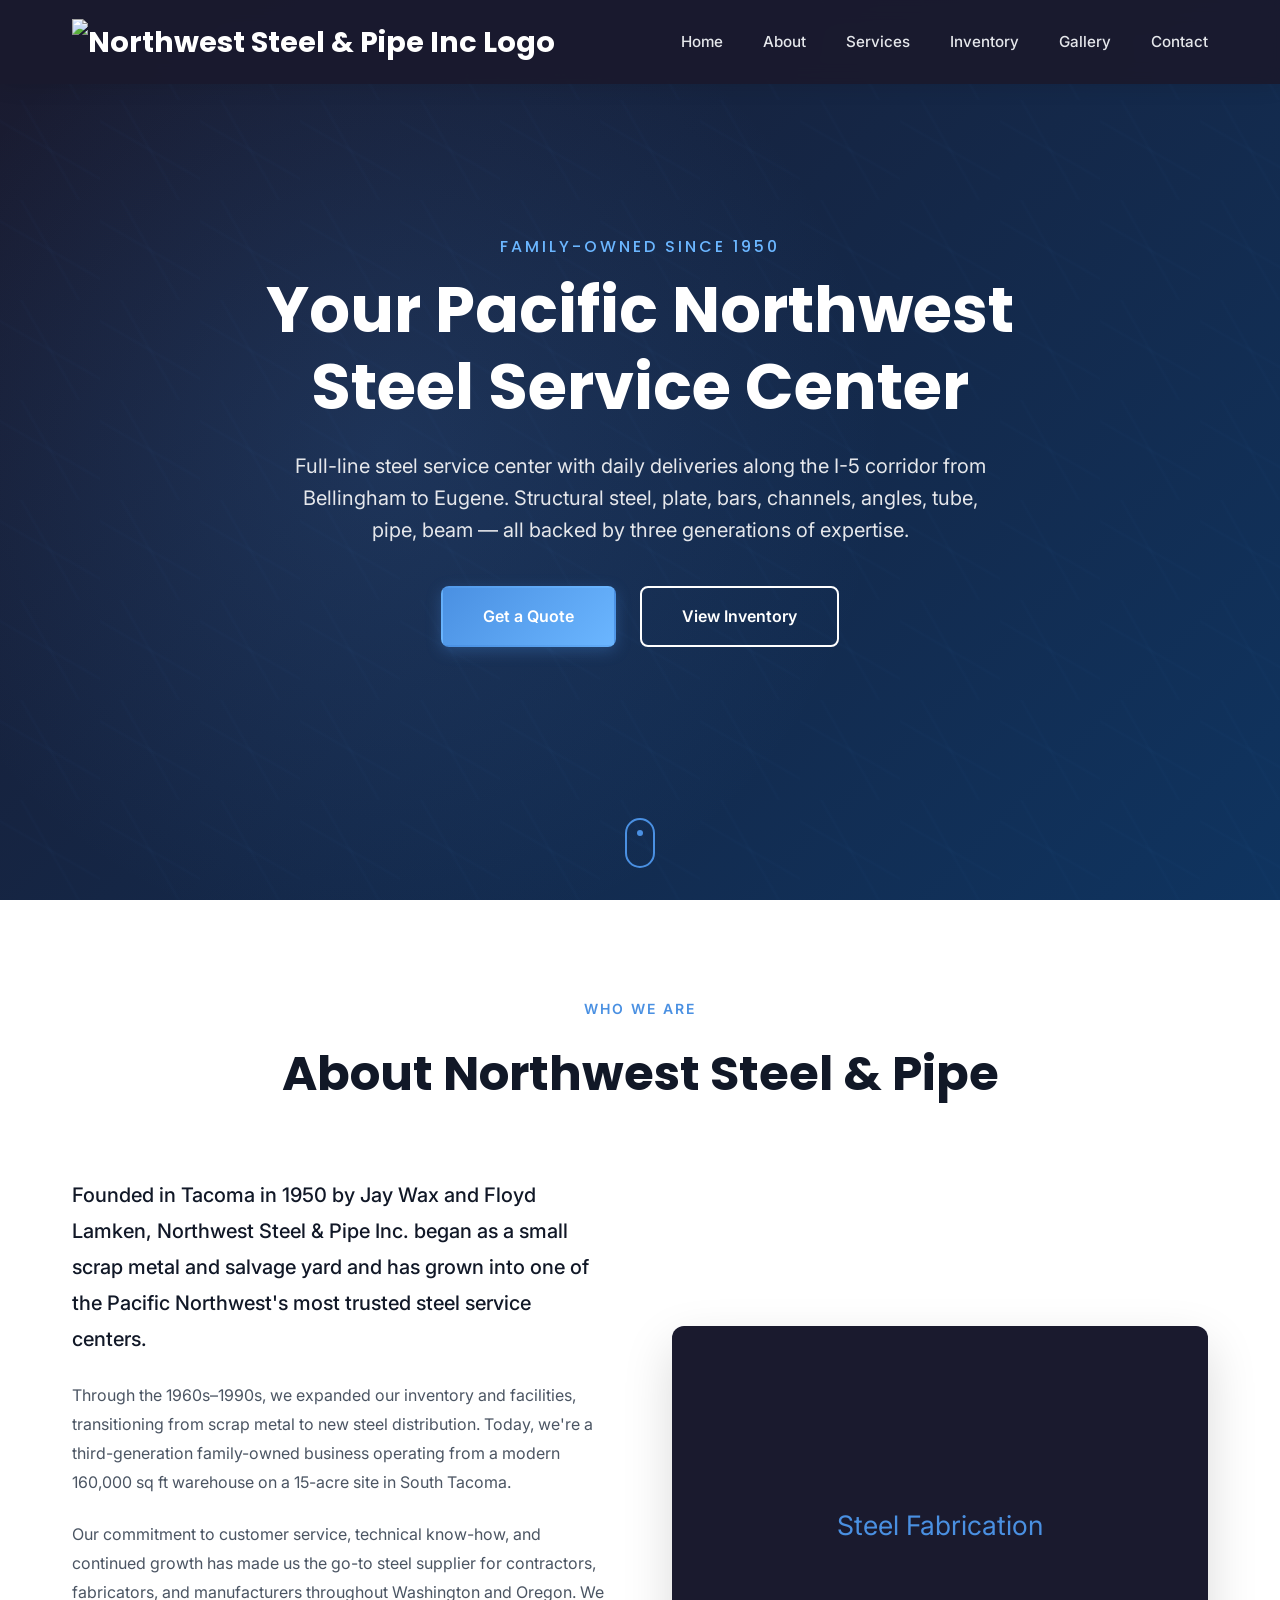
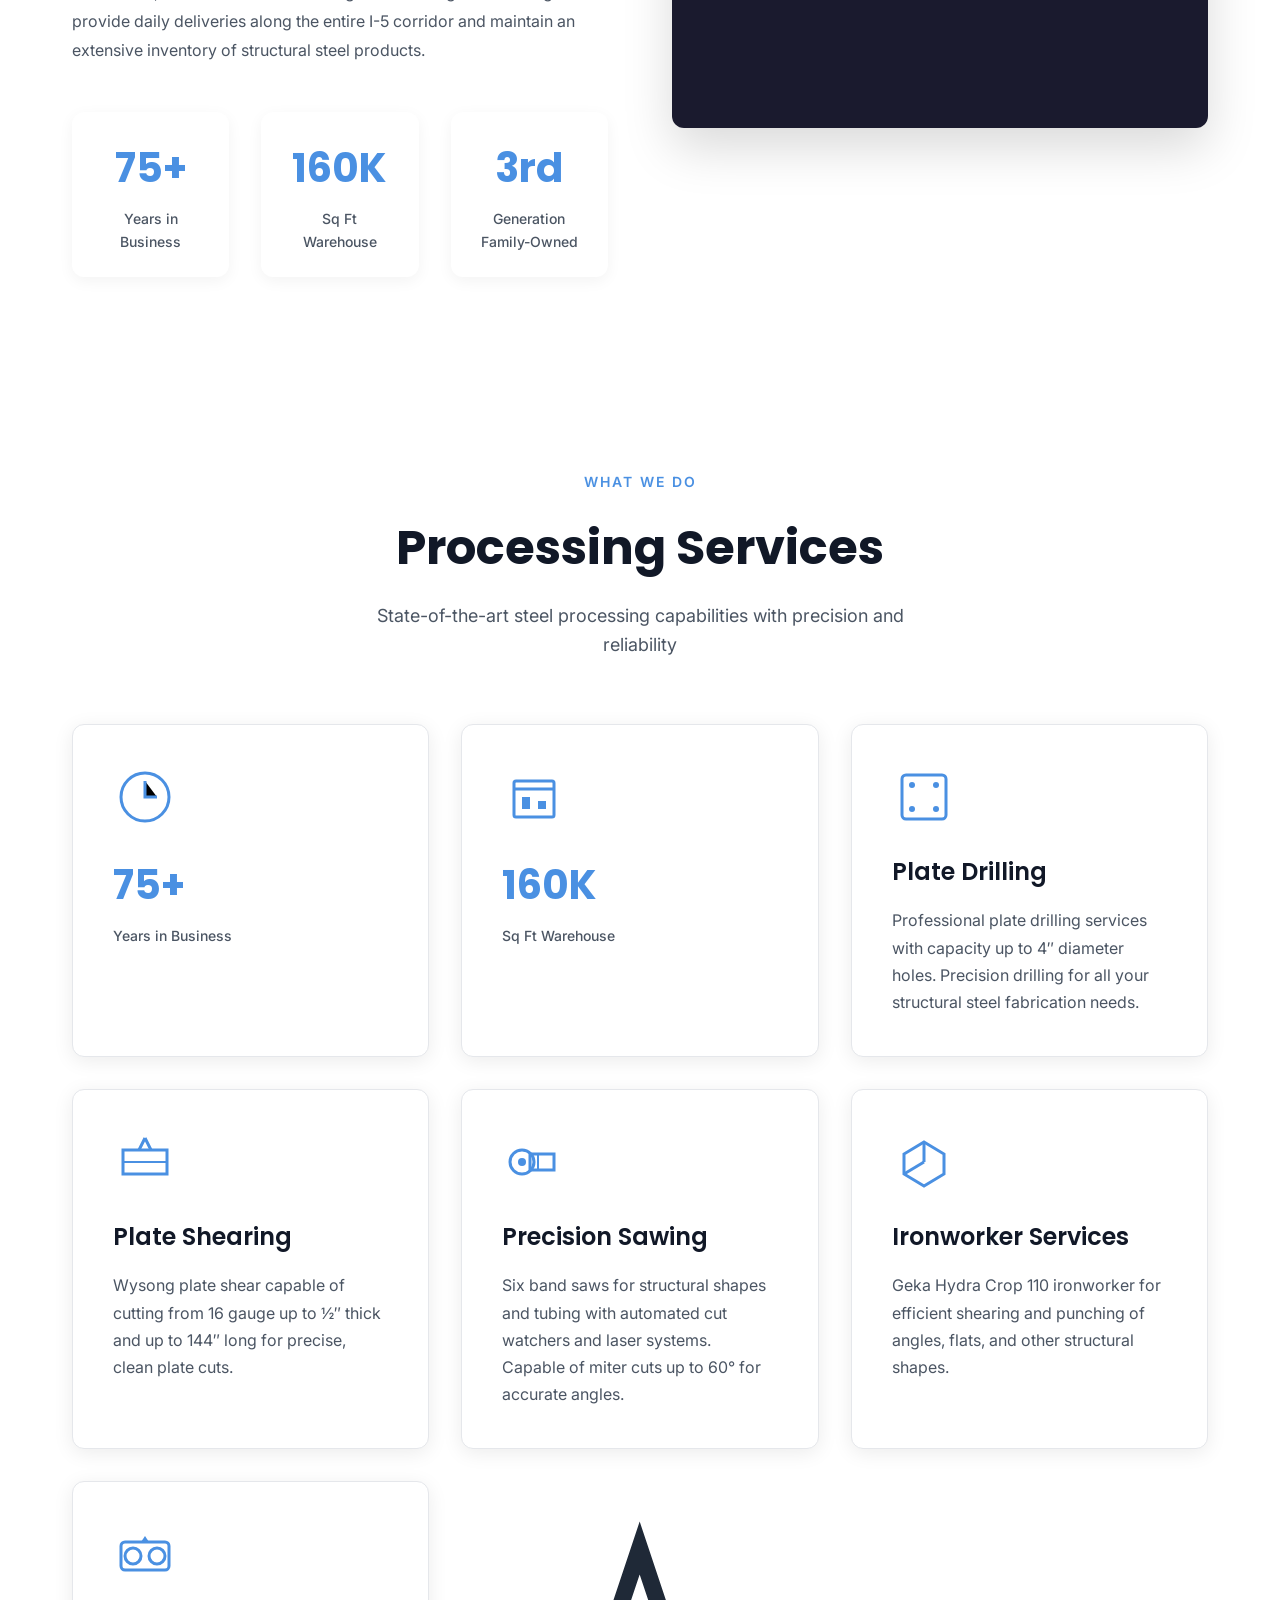
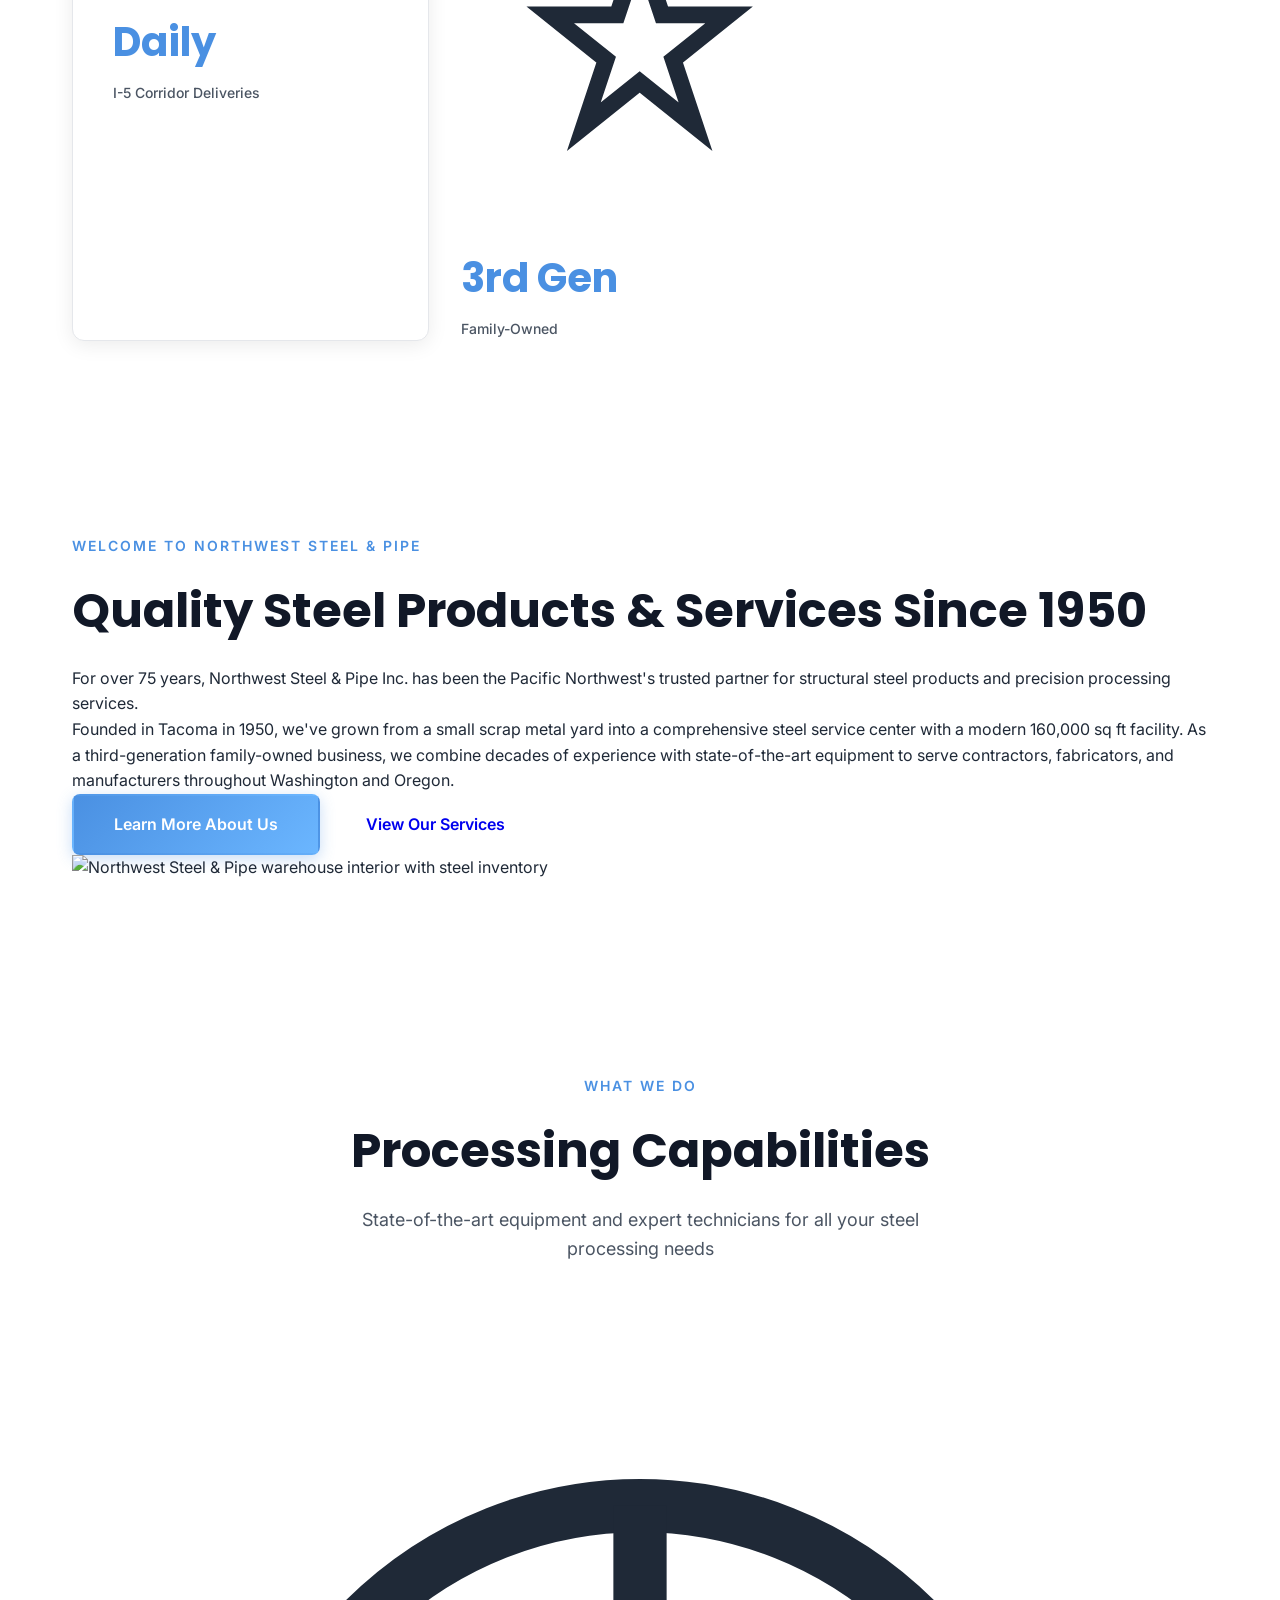
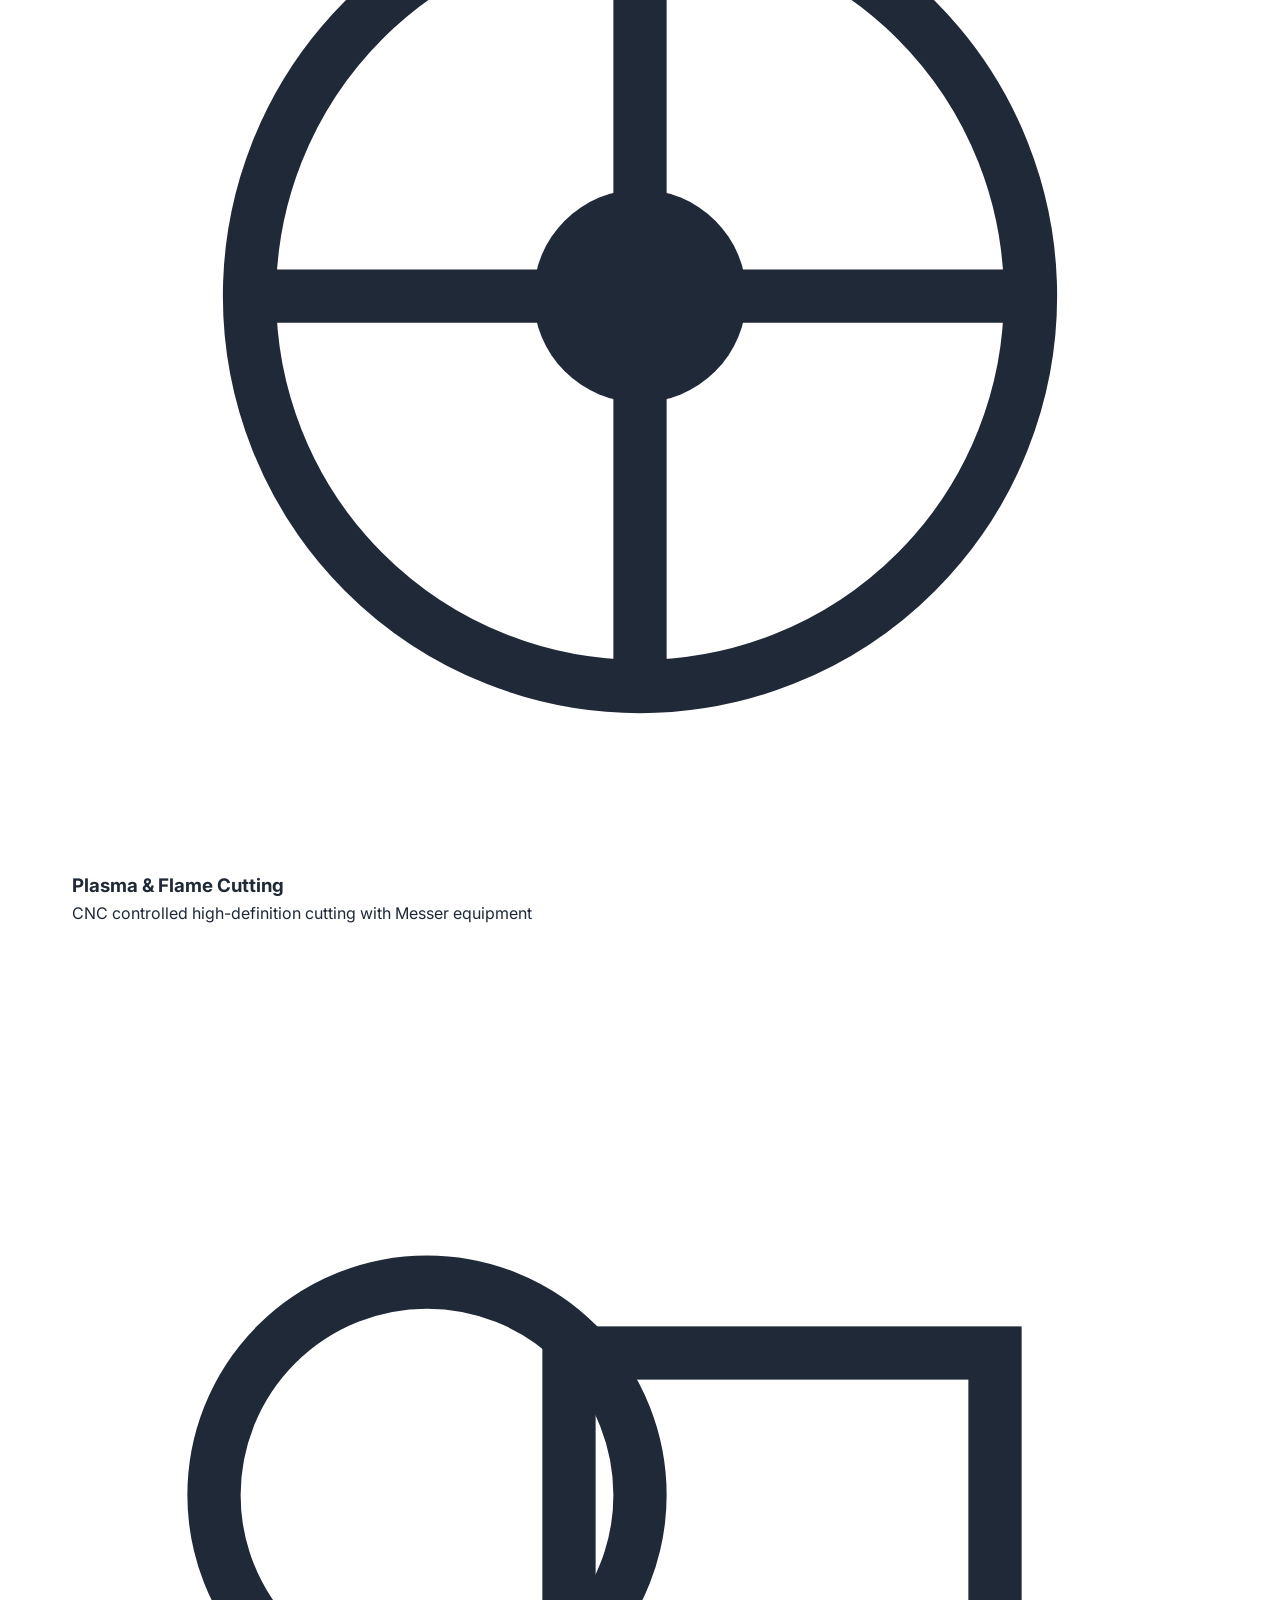
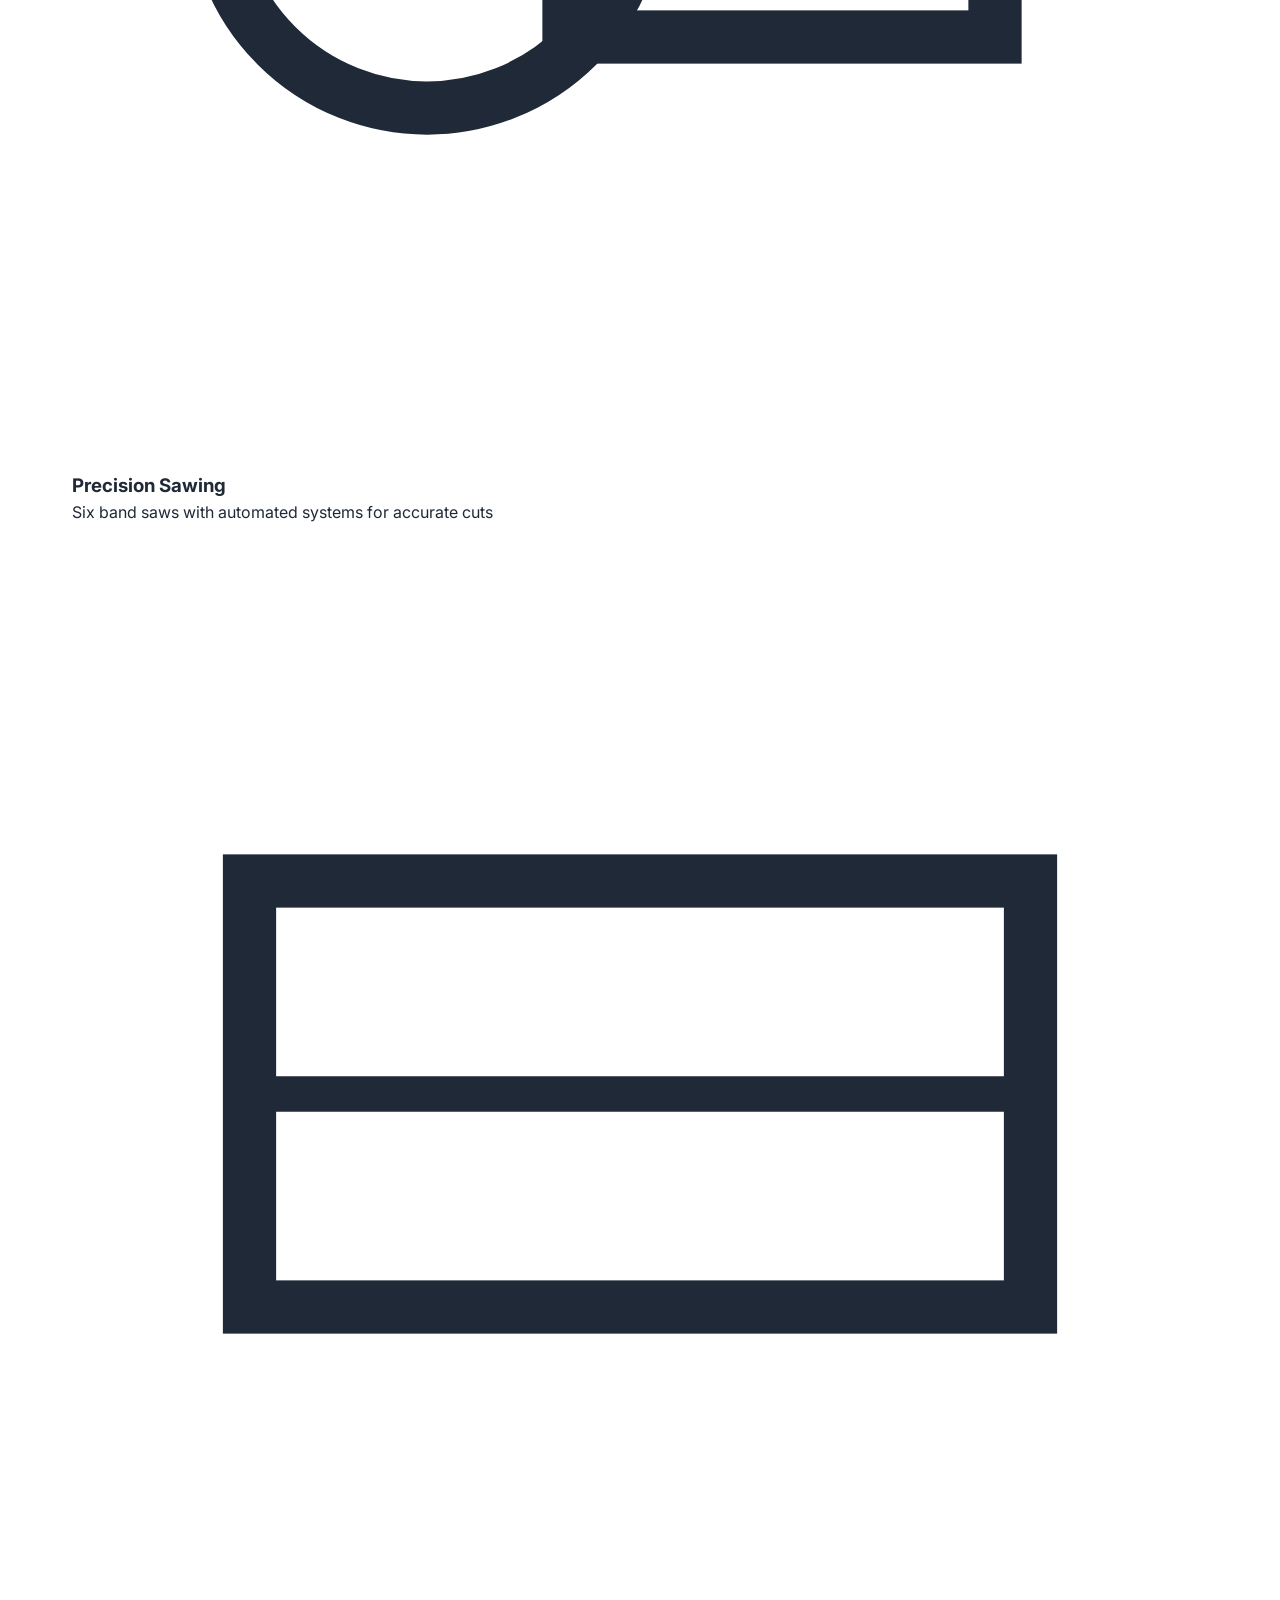
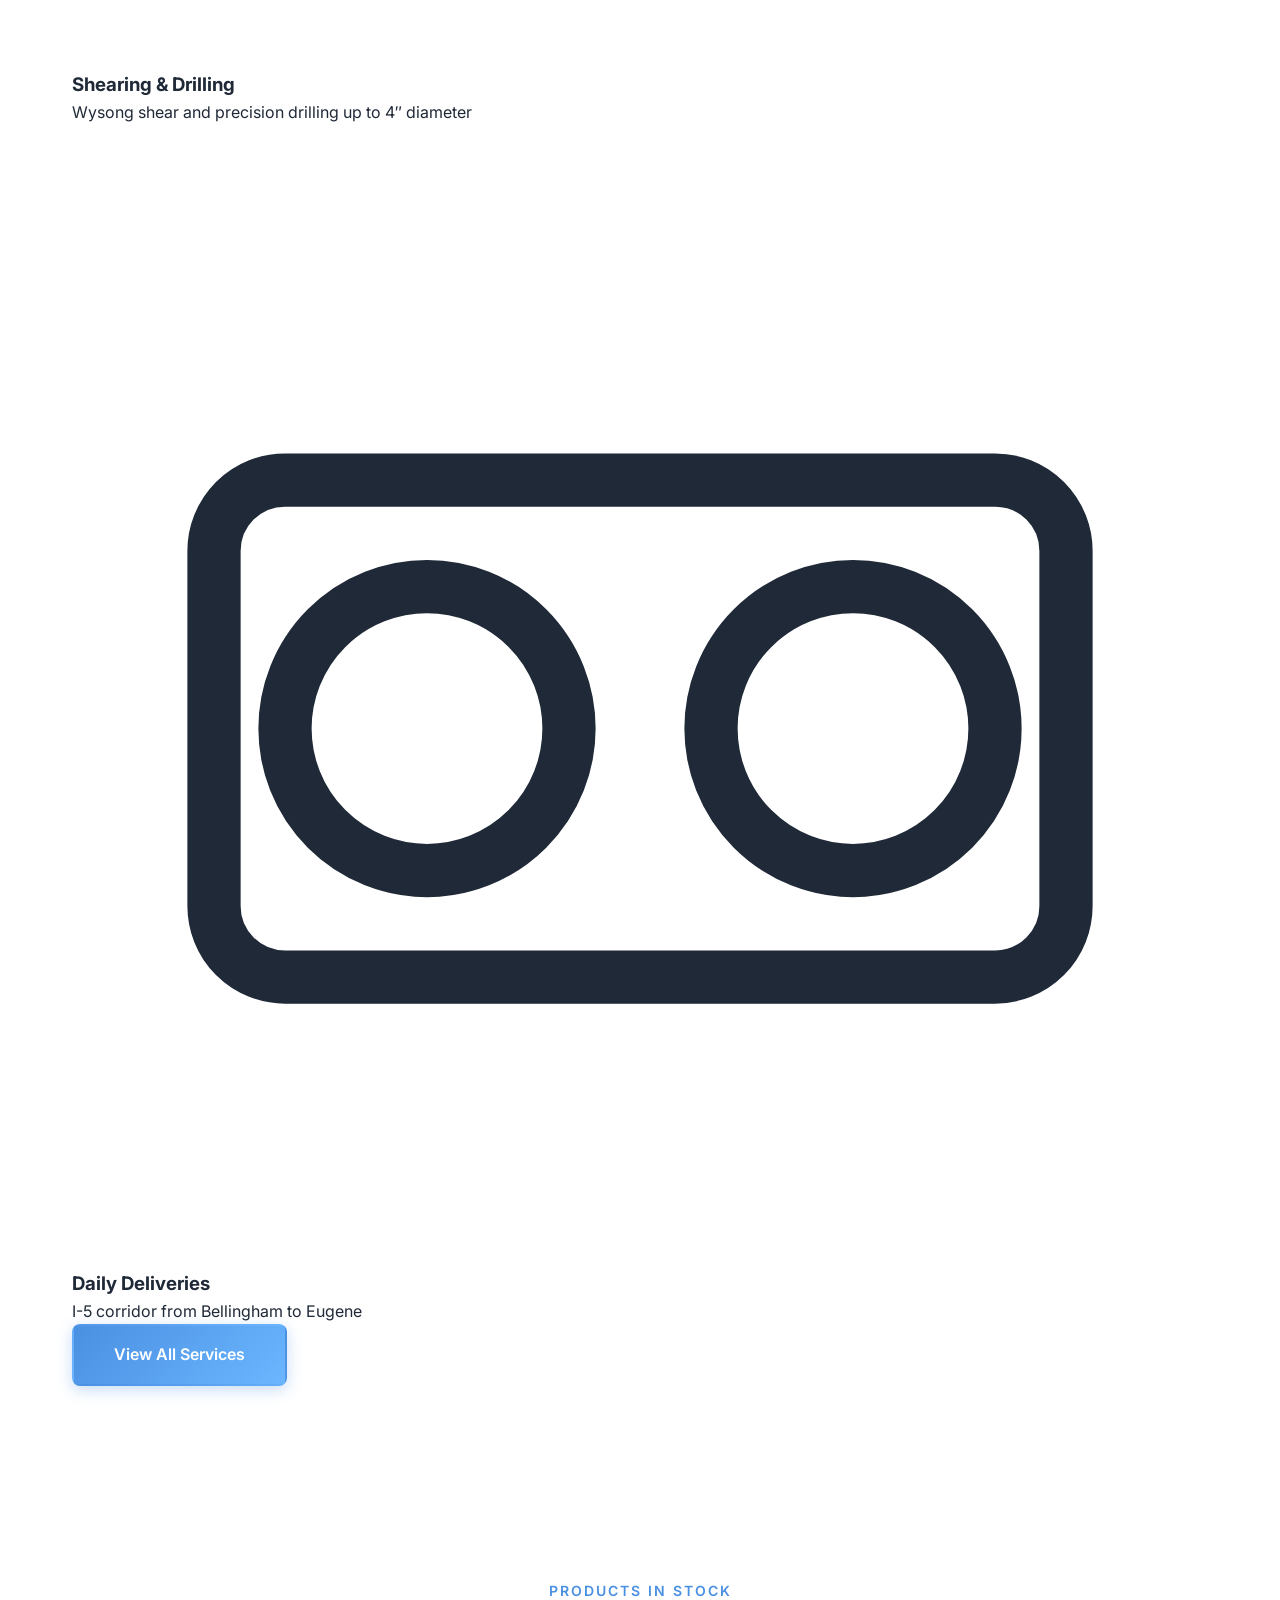
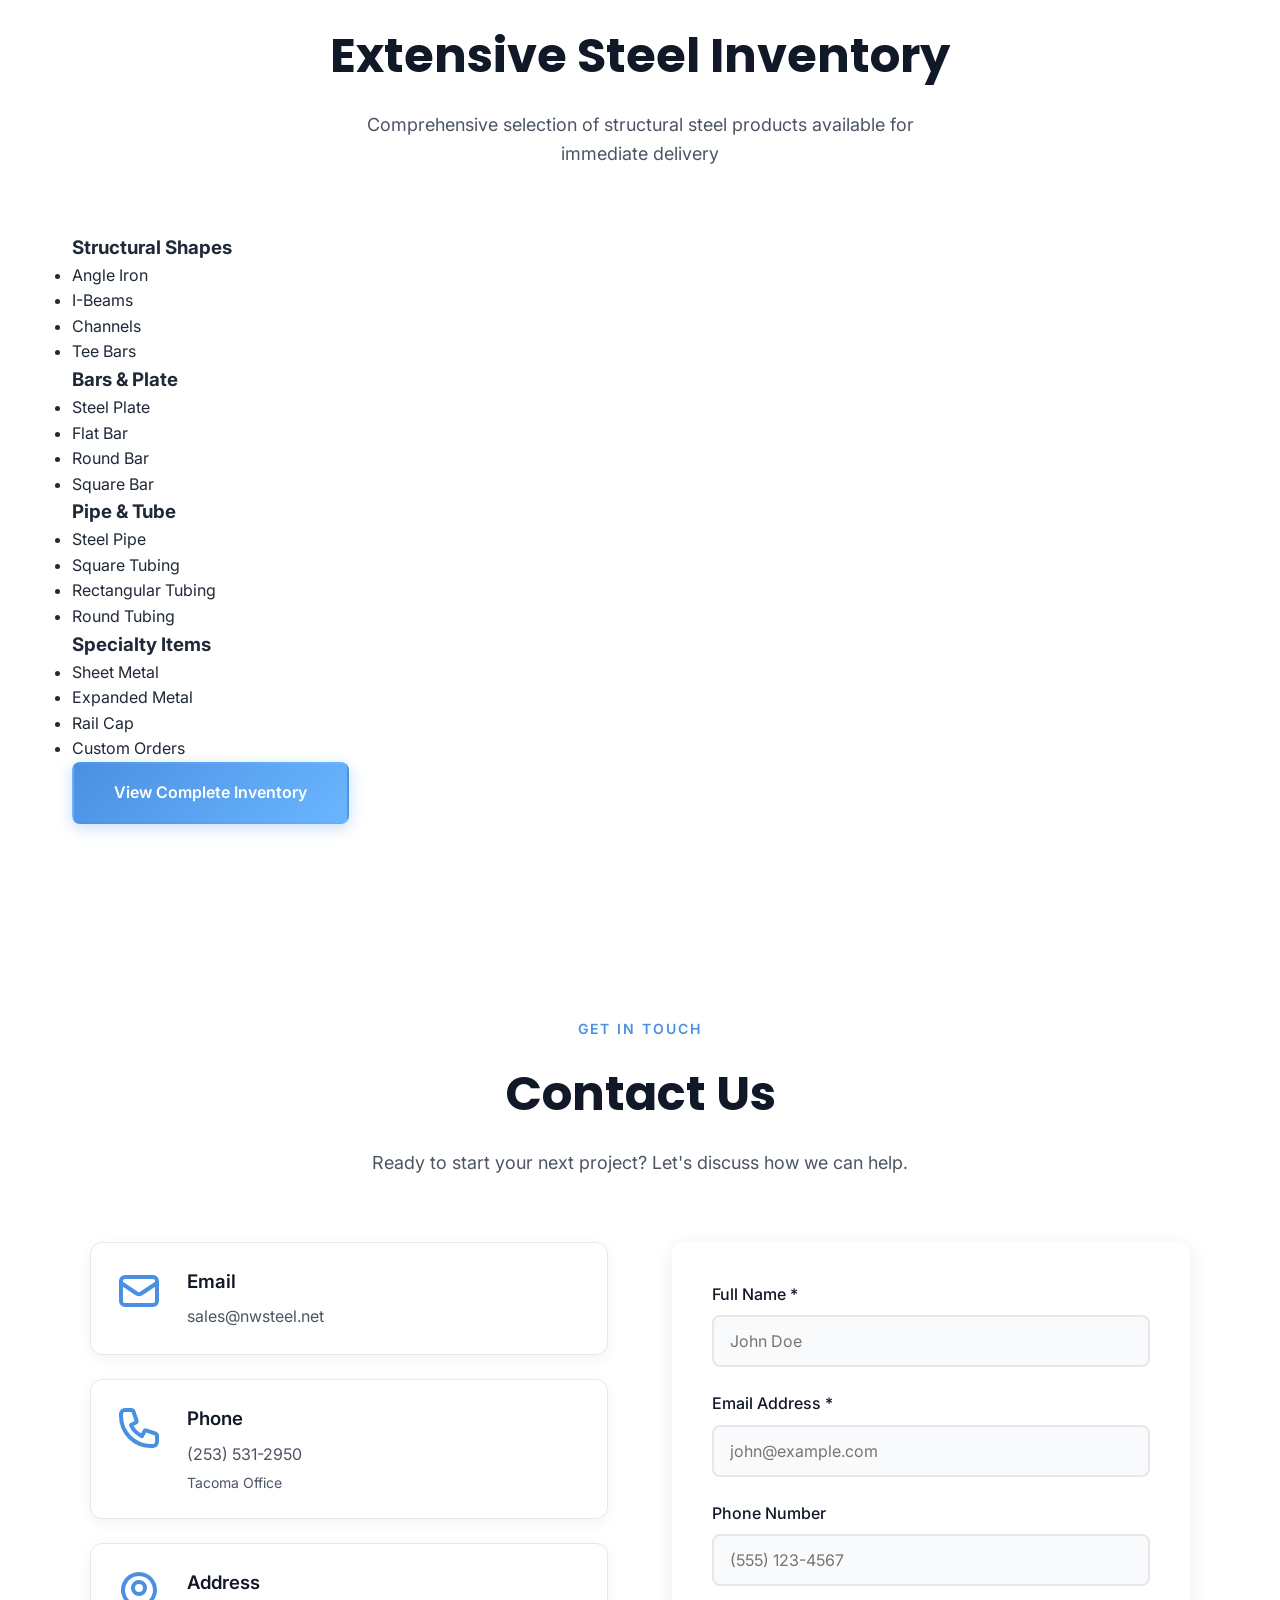
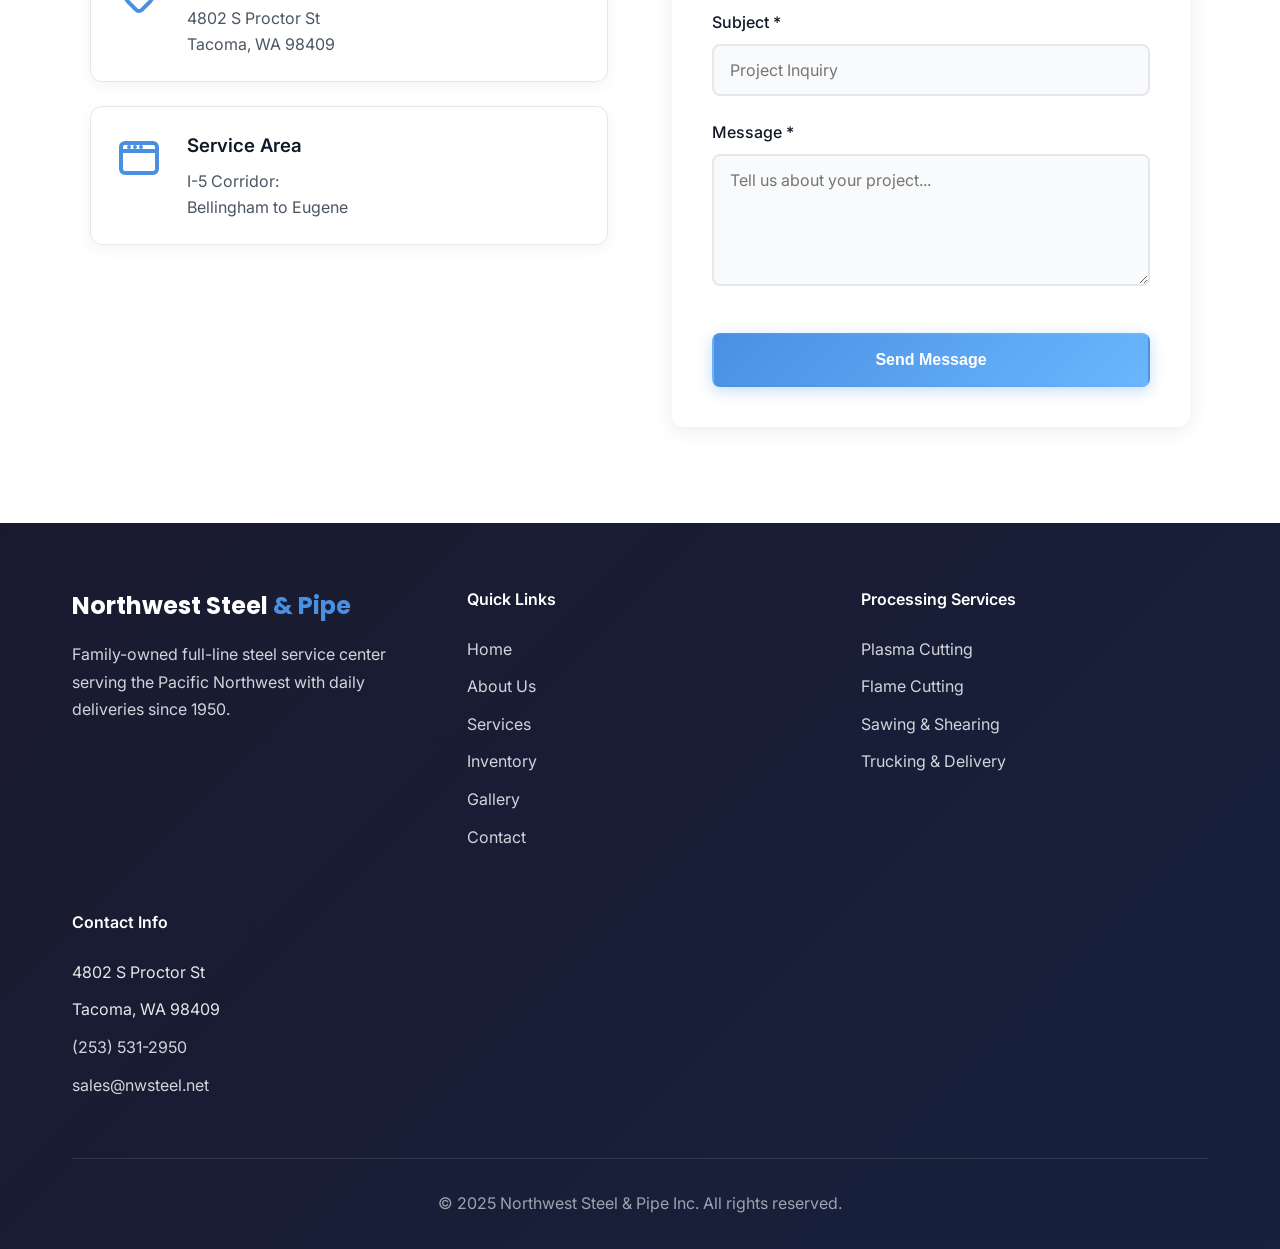
==== commit b76bf348: "Fix image filenames - replace spaces with hyphens Critical mobile/SEO fix: - Rename all 59 image fil" ====
--- a/index.html
+++ b/index.html
@@ -7,9 +7,9 @@
     <meta http-equiv="X-UA-Compatible" content="IE=edge">
 
     <!-- Primary SEO Meta Tags -->
-    <title>Steel Supplier Tacoma WA | Northwest Steel & Pipe | Structural Steel, Plate, Pipe & Tube</title>
-    <meta name="title" content="Steel Supplier Tacoma WA | Northwest Steel & Pipe | Structural Steel, Plate, Pipe & Tube">
-    <meta name="description" content="Northwest Steel & Pipe is a Tacoma steel service center supplying structural steel, plate, tubing and pipe across Washington and Oregon. Family-owned since 1950 with daily deliveries along the I-5 corridor from Bellingham to Eugene.">
+    <title>Northwest Steel & Pipe Inc | Tacoma Steel Service Center Since 1950</title>
+    <meta name="title" content="Northwest Steel & Pipe Inc | Tacoma Steel Service Center Since 1950">
+    <meta name="description" content="Northwest Steel & Pipe Inc - Family-owned full-line steel service center serving the Pacific Northwest since 1950. Daily deliveries along I-5 corridor from Bellingham to Eugene. Structural steel, plate, bars, channels, angles, tube, pipe, plasma cutting, and fabrication services in Tacoma, WA.">
     <meta name="keywords" content="steel service center, Tacoma steel, Northwest steel, structural steel, steel fabrication, plasma cutting, steel plate, I-beams, steel pipe, steel tube, metal supply, Washington steel distributor, Oregon steel delivery, steel warehouse Tacoma, steel processing, CNC plasma cutting, flame cutting, steel shearing, steel sawing, metal fabrication">
     <meta name="author" content="Northwest Steel & Pipe Inc">
     <meta name="robots" content="index, follow, max-image-preview:large, max-snippet:-1, max-video-preview:-1">
@@ -282,46 +282,48 @@
 </head>
 <body>
     <!-- Navigation -->
-    <nav class="navbar" id="navbar">
+    <nav class="navbar" id="navbar" role="navigation" aria-label="Main navigation">
         <div class="container">
             <div class="nav-wrapper">
                 <div class="logo">
-                    <a href="#home">
-                        <span class="logo-text">Northwest Steel</span><span class="logo-accent"> & Pipe</span>
+                    <a href="index.html" aria-label="Northwest Steel & Pipe Inc - Home">
+                        <img src="images/northwest-steel-and-pipe logo.jpg" alt="Northwest Steel & Pipe Inc Logo" class="logo-image">
                     </a>
                 </div>
-                <button class="mobile-menu-toggle" id="mobileMenuToggle" aria-label="Toggle menu">
-                    <span></span>
-                    <span></span>
-                    <span></span>
+                <button class="mobile-menu-toggle" id="mobileMenuToggle" aria-label="Toggle navigation menu" aria-expanded="false" aria-controls="navMenu">
+                    <span aria-hidden="true"></span>
+                    <span aria-hidden="true"></span>
+                    <span aria-hidden="true"></span>
                 </button>
-                <ul class="nav-menu" id="navMenu">
-                    <li><a href="#home" class="nav-link active">Home</a></li>
-                    <li><a href="#about" class="nav-link">About</a></li>
-                    <li><a href="#services" class="nav-link">Services</a></li>
-                    <li><a href="#inventory" class="nav-link">Inventory</a></li>
-                    <li><a href="#contact" class="nav-link">Contact</a></li>
+                <ul class="nav-menu" id="navMenu" role="menu">
+                    <li role="none"><a href="index.html" class="nav-link active" role="menuitem" aria-current="page">Home</a></li>
+                    <li role="none"><a href="about.html" class="nav-link" role="menuitem">About</a></li>
+                    <li role="none"><a href="services.html" class="nav-link" role="menuitem">Services</a></li>
+                    <li role="none"><a href="inventory.html" class="nav-link" role="menuitem">Inventory</a></li>
+                    <li role="none"><a href="gallery.html" class="nav-link" role="menuitem">Gallery</a></li>
+                    <li role="none"><a href="contact.html" class="nav-link" role="menuitem">Contact</a></li>
                 </ul>
             </div>
         </div>
     </nav>
 
     <!-- Hero Section -->
-    <section id="home" class="hero">
+    <main role="main">
+    <section id="home" class="hero hero-large" aria-label="Hero section">
         <div class="hero-overlay"></div>
         <div class="container">
             <div class="hero-content">
                 <h1 class="hero-title">
-                    <span class="hero-subtitle">Tacoma Steel Supplier Since 1950</span>
-                    Pacific Northwest Steel Service Center
+                    <span class="hero-subtitle">Family-Owned Since 1950</span>
+                    Your Pacific Northwest Steel Service Center
                 </h1>
                 <p class="hero-description">
-                    Full-line steel service center in Tacoma, WA with daily deliveries along the I-5 corridor from Bellingham to Eugene.
+                    Full-line steel service center with daily deliveries along the I-5 corridor from Bellingham to Eugene.
                     Structural steel, plate, bars, channels, angles, tube, pipe, beam — all backed by three generations of expertise.
                 </p>
                 <div class="hero-cta">
-                    <a href="#contact" class="btn btn-primary">Get a Quote</a>
-                    <a href="#inventory" class="btn btn-secondary">View Inventory</a>
+                    <a href="contact.html" class="btn btn-primary">Get a Quote</a>
+                    <a href="inventory.html" class="btn btn-secondary">View Inventory</a>
                 </div>
             </div>
         </div>
@@ -330,8 +332,8 @@
         </div>
     </section>
 
-    <!-- About Section -->
-    <section id="about" class="about">
+    <!-- Quick Stats Section -->
+    <section class="quick-stats">
         <div class="container">
             <div class="section-header">
                 <span class="section-label">Who We Are</span>
@@ -388,39 +390,33 @@
         <div class="container">
             <div class="section-header">
                 <span class="section-label">What We Do</span>
-                <h2 class="section-title">Steel Processing Services in Tacoma, WA</h2>
+                <h2 class="section-title">Processing Services</h2>
                 <p class="section-description">
-                    State-of-the-art steel processing capabilities serving contractors, fabricators, and manufacturers across Washington and Oregon
+                    State-of-the-art steel processing capabilities with precision and reliability
                 </p>
             </div>
             <div class="services-grid">
                 <div class="service-card">
                     <div class="service-icon" aria-hidden="true">
                         <svg viewBox="0 0 64 64" xmlns="http://www.w3.org/2000/svg">
-                            <circle cx="32" cy="32" r="22" stroke="currentColor" stroke-width="3" fill="none"/>
-                            <path d="M32 10 L32 54 M10 32 L54 32" stroke="currentColor" stroke-width="3"/>
-                            <circle cx="32" cy="32" r="6" fill="currentColor"/>
-                        </svg>
-                    </div>
-                    <h3 class="service-title">High Definition Plasma Cutting</h3>
-                    <p class="service-description">
-                        CNC controlled high-definition plasma and flame cutting with beveling capabilities.
-                        We work from .dwg/.dxf files and prints with multiple Messer cutting machines.
-                    </p>
+                            <circle cx="32" cy="32" r="24" stroke="currentColor" stroke-width="3" fill="none"/>
+                            <path d="M32 16 L32 32 L44 32" stroke="currentColor" stroke-width="3"/>
+                        </svg>
+                    </div>
+                    <h3 class="stat-number">75+</h3>
+                    <p class="stat-label">Years in Business</p>
                 </div>
                 <div class="service-card">
                     <div class="service-icon" aria-hidden="true">
                         <svg viewBox="0 0 64 64" xmlns="http://www.w3.org/2000/svg">
-                            <path d="M12 32 L52 32 M22 22 L32 32 L22 42" stroke="currentColor" stroke-width="3" fill="none" stroke-linecap="round" stroke-linejoin="round"/>
-                            <circle cx="44" cy="20" r="4" fill="currentColor"/>
-                            <circle cx="44" cy="44" r="4" fill="currentColor"/>
-                        </svg>
-                    </div>
-                    <h3 class="service-title">Flame Cutting</h3>
-                    <p class="service-description">
-                        Precision flame cutting services using advanced Messer equipment with
-                        plasma and flame torches for accurate cuts on heavy plate materials.
-                    </p>
+                            <rect x="12" y="16" width="40" height="36" stroke="currentColor" stroke-width="3" fill="none" rx="2"/>
+                            <line x1="12" y1="24" x2="52" y2="24" stroke="currentColor" stroke-width="3"/>
+                            <rect x="20" y="32" width="8" height="12" fill="currentColor"/>
+                            <rect x="36" y="36" width="8" height="8" fill="currentColor"/>
+                        </svg>
+                    </div>
+                    <h3 class="stat-number">160K</h3>
+                    <p class="stat-label">Sq Ft Warehouse</p>
                 </div>
                 <div class="service-card">
                     <div class="service-icon" aria-hidden="true">
@@ -490,122 +486,169 @@
                             <path d="M32 14 L36 20 L28 20 Z" fill="currentColor"/>
                         </svg>
                     </div>
-                    <h3 class="service-title">Trucking & Delivery</h3>
-                    <p class="service-description">
-                        Daily deliveries along the I-5 corridor from Bellingham to Eugene, including
-                        Tacoma, Seattle, Everett, Olympia, Portland, Vancouver, and all points between.
-                    </p>
+                    <h3 class="stat-number">Daily</h3>
+                    <p class="stat-label">I-5 Corridor Deliveries</p>
+                </div>
+                <div class="stat-card">
+                    <div class="stat-icon">
+                        <svg viewBox="0 0 64 64" xmlns="http://www.w3.org/2000/svg">
+                            <path d="M32 12 L36 24 L48 24 L38 32 L42 44 L32 36 L22 44 L26 32 L16 24 L28 24 Z" stroke="currentColor" stroke-width="3" fill="none"/>
+                        </svg>
+                    </div>
+                    <h3 class="stat-number">3rd Gen</h3>
+                    <p class="stat-label">Family-Owned</p>
                 </div>
             </div>
         </div>
     </section>
 
-    <!-- Inventory Section -->
-    <section id="inventory" class="inventory">
+    <!-- Welcome Section -->
+    <section class="welcome">
+        <div class="container">
+            <div class="welcome-content">
+                <div class="welcome-text">
+                    <span class="section-label">Welcome to Northwest Steel & Pipe</span>
+                    <h2 class="section-title">Quality Steel Products & Services Since 1950</h2>
+                    <p class="lead">
+                        For over 75 years, Northwest Steel & Pipe Inc. has been the Pacific Northwest's trusted
+                        partner for structural steel products and precision processing services.
+                    </p>
+                    <p>
+                        Founded in Tacoma in 1950, we've grown from a small scrap metal yard into a comprehensive
+                        steel service center with a modern 160,000 sq ft facility. As a third-generation family-owned
+                        business, we combine decades of experience with state-of-the-art equipment to serve contractors,
+                        fabricators, and manufacturers throughout Washington and Oregon.
+                    </p>
+                    <div class="welcome-actions">
+                        <a href="about.html" class="btn btn-primary">Learn More About Us</a>
+                        <a href="services.html" class="btn btn-outline">View Our Services</a>
+                    </div>
+                </div>
+                <div class="welcome-image">
+                    <img src="images/northwest-steel-and-pipe (1).jpg"
+                         alt="Northwest Steel & Pipe warehouse interior with steel inventory"
+                         class="featured-image">
+                </div>
+            </div>
+        </div>
+    </section>
+
+    <!-- Services Preview -->
+    <section class="services-preview">
+        <div class="container">
+            <div class="section-header">
+                <span class="section-label">What We Do</span>
+                <h2 class="section-title">Processing Capabilities</h2>
+                <p class="section-description">
+                    State-of-the-art equipment and expert technicians for all your steel processing needs
+                </p>
+            </div>
+            <div class="preview-grid">
+                <div class="preview-card">
+                    <div class="preview-icon">
+                        <svg viewBox="0 0 64 64" xmlns="http://www.w3.org/2000/svg">
+                            <circle cx="32" cy="32" r="22" stroke="currentColor" stroke-width="3" fill="none"/>
+                            <path d="M32 10 L32 54 M10 32 L54 32" stroke="currentColor" stroke-width="3"/>
+                            <circle cx="32" cy="32" r="6" fill="currentColor"/>
+                        </svg>
+                    </div>
+                    <h3>Plasma & Flame Cutting</h3>
+                    <p>CNC controlled high-definition cutting with Messer equipment</p>
+                </div>
+                <div class="preview-card">
+                    <div class="preview-icon">
+                        <svg viewBox="0 0 64 64" xmlns="http://www.w3.org/2000/svg">
+                            <circle cx="20" cy="32" r="12" stroke="currentColor" stroke-width="3" fill="none"/>
+                            <rect x="28" y="24" width="24" height="16" stroke="currentColor" stroke-width="3" fill="none"/>
+                        </svg>
+                    </div>
+                    <h3>Precision Sawing</h3>
+                    <p>Six band saws with automated systems for accurate cuts</p>
+                </div>
+                <div class="preview-card">
+                    <div class="preview-icon">
+                        <svg viewBox="0 0 64 64" xmlns="http://www.w3.org/2000/svg">
+                            <rect x="10" y="20" width="44" height="24" stroke="currentColor" stroke-width="3" fill="none"/>
+                            <line x1="10" y1="32" x2="54" y2="32" stroke="currentColor" stroke-width="2"/>
+                        </svg>
+                    </div>
+                    <h3>Shearing & Drilling</h3>
+                    <p>Wysong shear and precision drilling up to 4″ diameter</p>
+                </div>
+                <div class="preview-card">
+                    <div class="preview-icon">
+                        <svg viewBox="0 0 64 64" xmlns="http://www.w3.org/2000/svg">
+                            <rect x="8" y="20" width="48" height="28" rx="4" stroke="currentColor" stroke-width="3" fill="none"/>
+                            <circle cx="20" cy="34" r="8" stroke="currentColor" stroke-width="3" fill="none"/>
+                            <circle cx="44" cy="34" r="8" stroke="currentColor" stroke-width="3" fill="none"/>
+                        </svg>
+                    </div>
+                    <h3>Daily Deliveries</h3>
+                    <p>I-5 corridor from Bellingham to Eugene</p>
+                </div>
+            </div>
+            <div class="preview-cta">
+                <a href="services.html" class="btn btn-primary">View All Services</a>
+            </div>
+        </div>
+    </section>
+
+    <!-- Inventory Preview -->
+    <section class="inventory-preview">
         <div class="container">
             <div class="section-header">
                 <span class="section-label">Products In Stock</span>
-                <h2 class="section-title">Steel Inventory — Tacoma, WA</h2>
+                <h2 class="section-title">Extensive Steel Inventory</h2>
                 <p class="section-description">
-                    Full-line structural steel distributor serving contractors, fabricators, and manufacturers across Washington and Oregon. Available for immediate pickup or daily delivery along the I-5 corridor.
+                    Comprehensive selection of structural steel products available for immediate delivery
                 </p>
             </div>
-            <div class="inventory-grid">
-                <div class="inventory-category">
-                    <h3>Structural Steel Shapes</h3>
-                    <ul class="inventory-list">
-                        <li>Structural Steel Angle Iron</li>
-                        <li>Wide Flange I-Beams (W-Beams)</li>
-                        <li>Steel Channels (C-Channels)</li>
-                        <li>Structural Tee Bars</li>
+            <div class="inventory-highlights">
+                <div class="inventory-column">
+                    <h3>Structural Shapes</h3>
+                    <ul>
+                        <li>Angle Iron</li>
+                        <li>I-Beams</li>
+                        <li>Channels</li>
+                        <li>Tee Bars</li>
                     </ul>
                 </div>
-                <div class="inventory-category">
-                    <h3>Steel Bars & Round Stock</h3>
-                    <ul class="inventory-list">
-                        <li>Steel Flat Bar</li>
-                        <li>Steel Round Bar</li>
-                        <li>Steel Square Bar</li>
-                        <li>Rebar (Reinforcing Bar)</li>
+                <div class="inventory-column">
+                    <h3>Bars & Plate</h3>
+                    <ul>
+                        <li>Steel Plate</li>
+                        <li>Flat Bar</li>
+                        <li>Round Bar</li>
+                        <li>Square Bar</li>
                     </ul>
                 </div>
-                <div class="inventory-category">
-                    <h3>Steel Plate Supplier Tacoma</h3>
-                    <ul class="inventory-list">
-                        <li>Steel Plate (A36 & AR400)</li>
+                <div class="inventory-column">
+                    <h3>Pipe & Tube</h3>
+                    <ul>
+                        <li>Steel Pipe</li>
+                        <li>Square Tubing</li>
+                        <li>Rectangular Tubing</li>
+                        <li>Round Tubing</li>
+                    </ul>
+                </div>
+                <div class="inventory-column">
+                    <h3>Specialty Items</h3>
+                    <ul>
                         <li>Sheet Metal</li>
-                        <li>Steel Coil</li>
                         <li>Expanded Metal</li>
+                        <li>Rail Cap</li>
+                        <li>Custom Orders</li>
                     </ul>
                 </div>
-                <div class="inventory-category">
-                    <h3>Steel Pipe & HSS Tubing</h3>
-                    <ul class="inventory-list">
-                        <li>Steel Pipe (Schedule 40 & 80)</li>
-                        <li>HSS Square Tubing</li>
-                        <li>HSS Rectangular Tubing</li>
-                        <li>Round Structural Tubing</li>
-                    </ul>
-                </div>
-                <div class="inventory-category">
-                    <h3>Specialty Steel Products</h3>
-                    <ul class="inventory-list">
-                        <li>Rail Cap</li>
-                        <li>Steel Grating</li>
-                        <li>Custom Cut Pieces</li>
-                        <li>Special Orders</li>
-                    </ul>
-                </div>
-            </div>
-            <div class="inventory-cta">
-                <p class="inventory-note">
-                    Can't find what you're looking for? We offer special ordering and custom fabrication services.
-                    Contact us for a complete product catalog or to discuss your specific needs.
-                </p>
-                <a href="#contact" class="btn btn-primary">Request Product Catalog</a>
+            </div>
+            <div class="preview-cta">
+                <a href="inventory.html" class="btn btn-primary">View Complete Inventory</a>
             </div>
         </div>
     </section>
 
-    <!-- Location SEO Section -->
-    <section class="location-seo">
-        <div class="container">
-            <div class="location-seo-content">
-                <div class="location-seo-text">
-                    <h2>Tacoma Steel Supplier Since 1950</h2>
-                    <p>Northwest Steel &amp; Pipe is a third-generation family-owned steel service center operating a 160,000 sq ft warehouse in Tacoma, Washington. We supply contractors, fabricators and manufacturers across the Pacific Northwest with structural steel, steel plate, pipe, tubing, and bars — with daily deliveries along the I-5 corridor.</p>
-                    <p>Our facility is located at 4802 S Proctor St in South Tacoma, with convenient access for will-call pickup and flatbed delivery throughout <strong>Tacoma, Seattle, Olympia, Everett, Bellingham, Portland, Salem, and Eugene</strong>.</p>
-                    <h3>Who We Serve</h3>
-                    <p>We work with structural steel fabricators, general contractors, industrial manufacturers, machine shops, and construction companies throughout Washington and Oregon. Whether you need a single plate or a full truckload of wide flange beams, we offer competitive pricing, accurate cutting, and reliable on-time delivery.</p>
-                </div>
-                <div class="location-seo-details">
-                    <h3>Service Areas</h3>
-                    <ul class="location-list">
-                        <li>Tacoma, WA (headquarters)</li>
-                        <li>Seattle, WA</li>
-                        <li>Olympia, WA</li>
-                        <li>Everett, WA</li>
-                        <li>Bellingham, WA</li>
-                        <li>Portland, OR</li>
-                        <li>Salem, OR</li>
-                        <li>Eugene, OR</li>
-                    </ul>
-                    <h3>Why Choose Northwest Steel</h3>
-                    <ul class="location-list">
-                        <li>75+ years serving the Pacific Northwest</li>
-                        <li>160,000 sq ft warehouse — 15-acre site</li>
-                        <li>Daily I-5 corridor deliveries</li>
-                        <li>CNC plasma & flame cutting on-site</li>
-                        <li>Family-owned, 3rd generation</li>
-                        <li>Open Mon–Fri 7AM–4PM</li>
-                    </ul>
-                </div>
-            </div>
-        </div>
-    </section>
-
-    <!-- Contact Section -->
-    <section id="contact" class="contact">
+    <!-- CTA Section -->
+    <section class="cta-section">
         <div class="container">
             <div class="section-header">
                 <span class="section-label">Get In Touch</span>
@@ -681,6 +724,10 @@
                         <input type="tel" id="phone" name="phone" placeholder="(555) 123-4567" autocomplete="tel">
                     </div>
                     <div class="form-group">
+                        <label for="subject">Subject <span aria-label="required">*</span></label>
+                        <input type="text" id="subject" name="subject" required placeholder="Project Inquiry" aria-required="true">
+                    </div>
+                    <div class="form-group">
                         <label for="message">Message <span aria-label="required">*</span></label>
                         <textarea id="message" name="message" rows="5" required placeholder="Tell us about your project..." aria-required="true"></textarea>
                     </div>
@@ -691,9 +738,10 @@
             </div>
         </div>
     </section>
+    </main>
 
     <!-- Footer -->
-    <footer class="footer">
+    <footer class="footer" role="contentinfo">
         <div class="container">
             <div class="footer-content">
                 <div class="footer-section">
@@ -706,20 +754,21 @@
                 <div class="footer-section">
                     <h4>Quick Links</h4>
                     <ul class="footer-links">
-                        <li><a href="#home">Home</a></li>
-                        <li><a href="#about">About Us</a></li>
-                        <li><a href="#services">Services</a></li>
-                        <li><a href="#inventory">Inventory</a></li>
-                        <li><a href="#contact">Contact</a></li>
+                        <li><a href="index.html">Home</a></li>
+                        <li><a href="about.html">About Us</a></li>
+                        <li><a href="services.html">Services</a></li>
+                        <li><a href="inventory.html">Inventory</a></li>
+                        <li><a href="gallery.html">Gallery</a></li>
+                        <li><a href="contact.html">Contact</a></li>
                     </ul>
                 </div>
                 <div class="footer-section">
                     <h4>Processing Services</h4>
                     <ul class="footer-links">
-                        <li><a href="#services">Plasma Cutting</a></li>
-                        <li><a href="#services">Flame Cutting</a></li>
-                        <li><a href="#services">Sawing & Shearing</a></li>
-                        <li><a href="#services">Trucking & Delivery</a></li>
+                        <li><a href="services.html">Plasma Cutting</a></li>
+                        <li><a href="services.html">Flame Cutting</a></li>
+                        <li><a href="services.html">Sawing & Shearing</a></li>
+                        <li><a href="services.html">Trucking & Delivery</a></li>
                     </ul>
                 </div>
                 <div class="footer-section">
